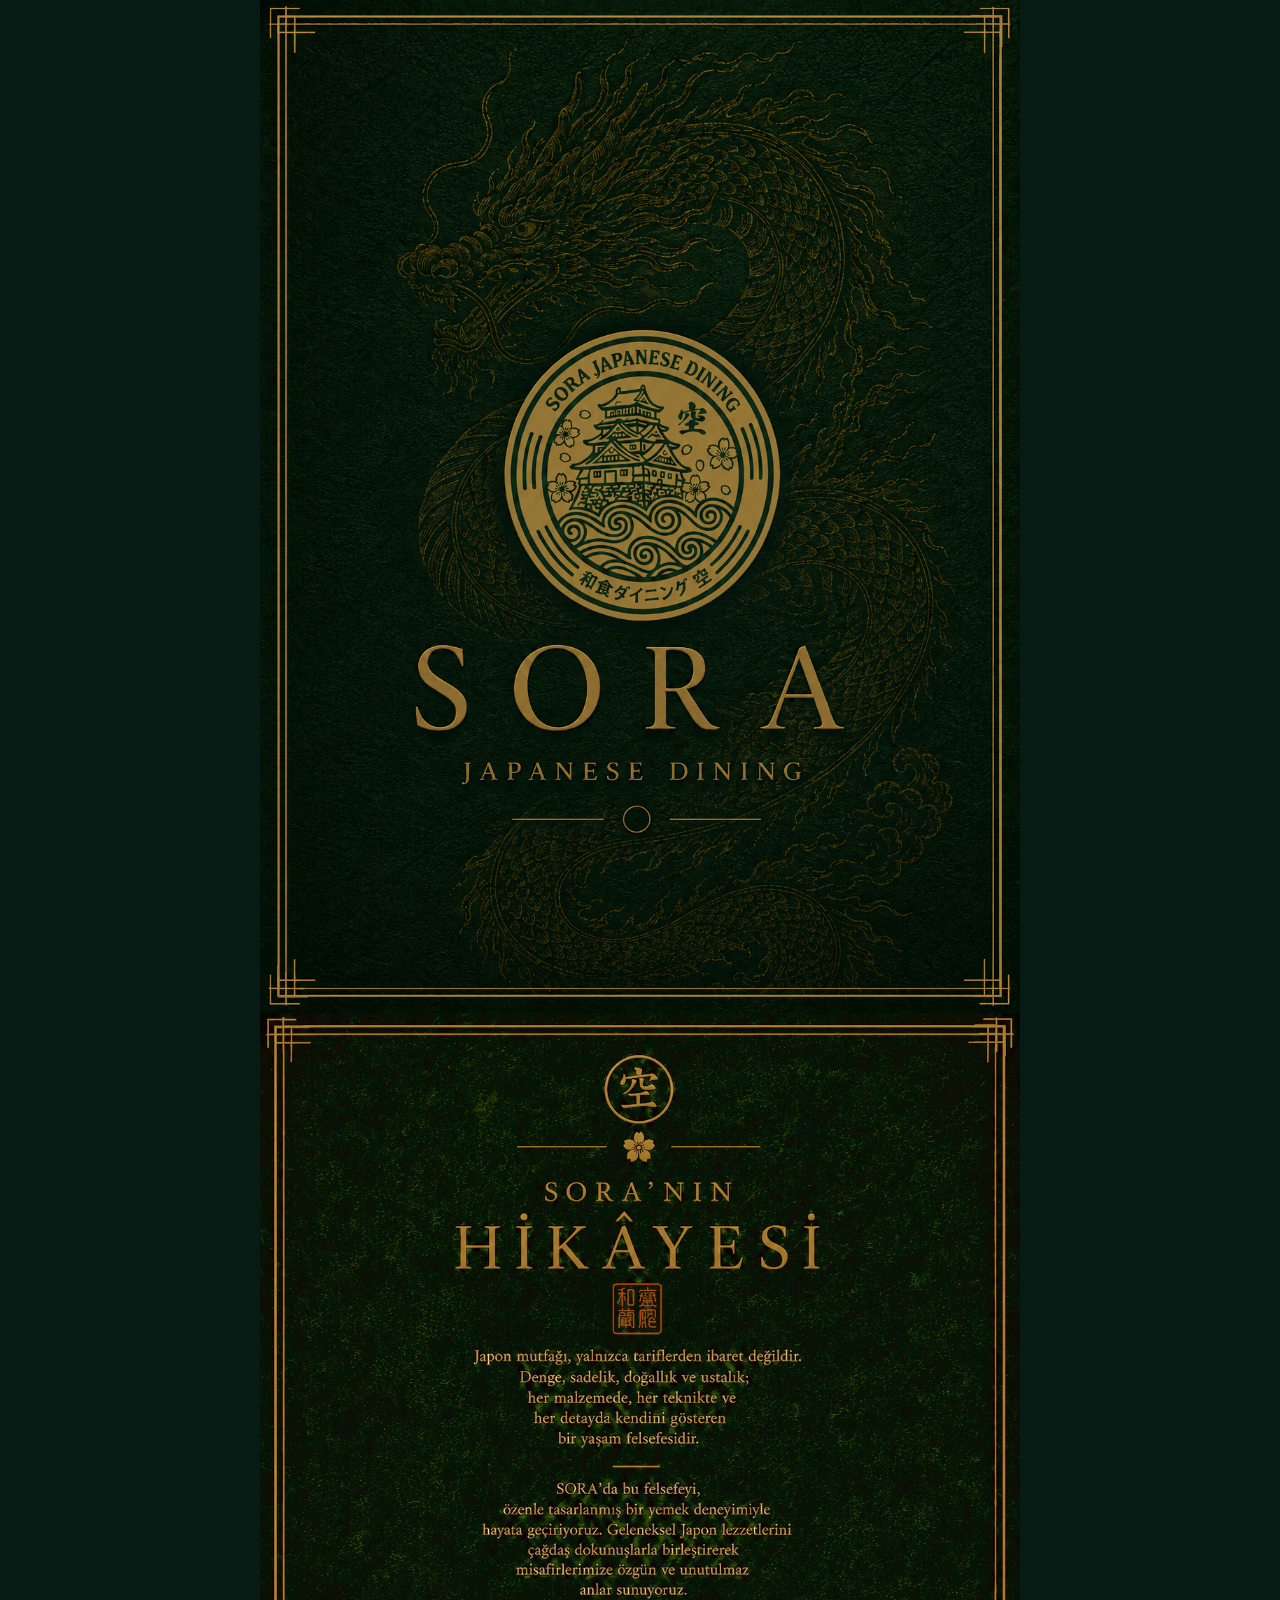
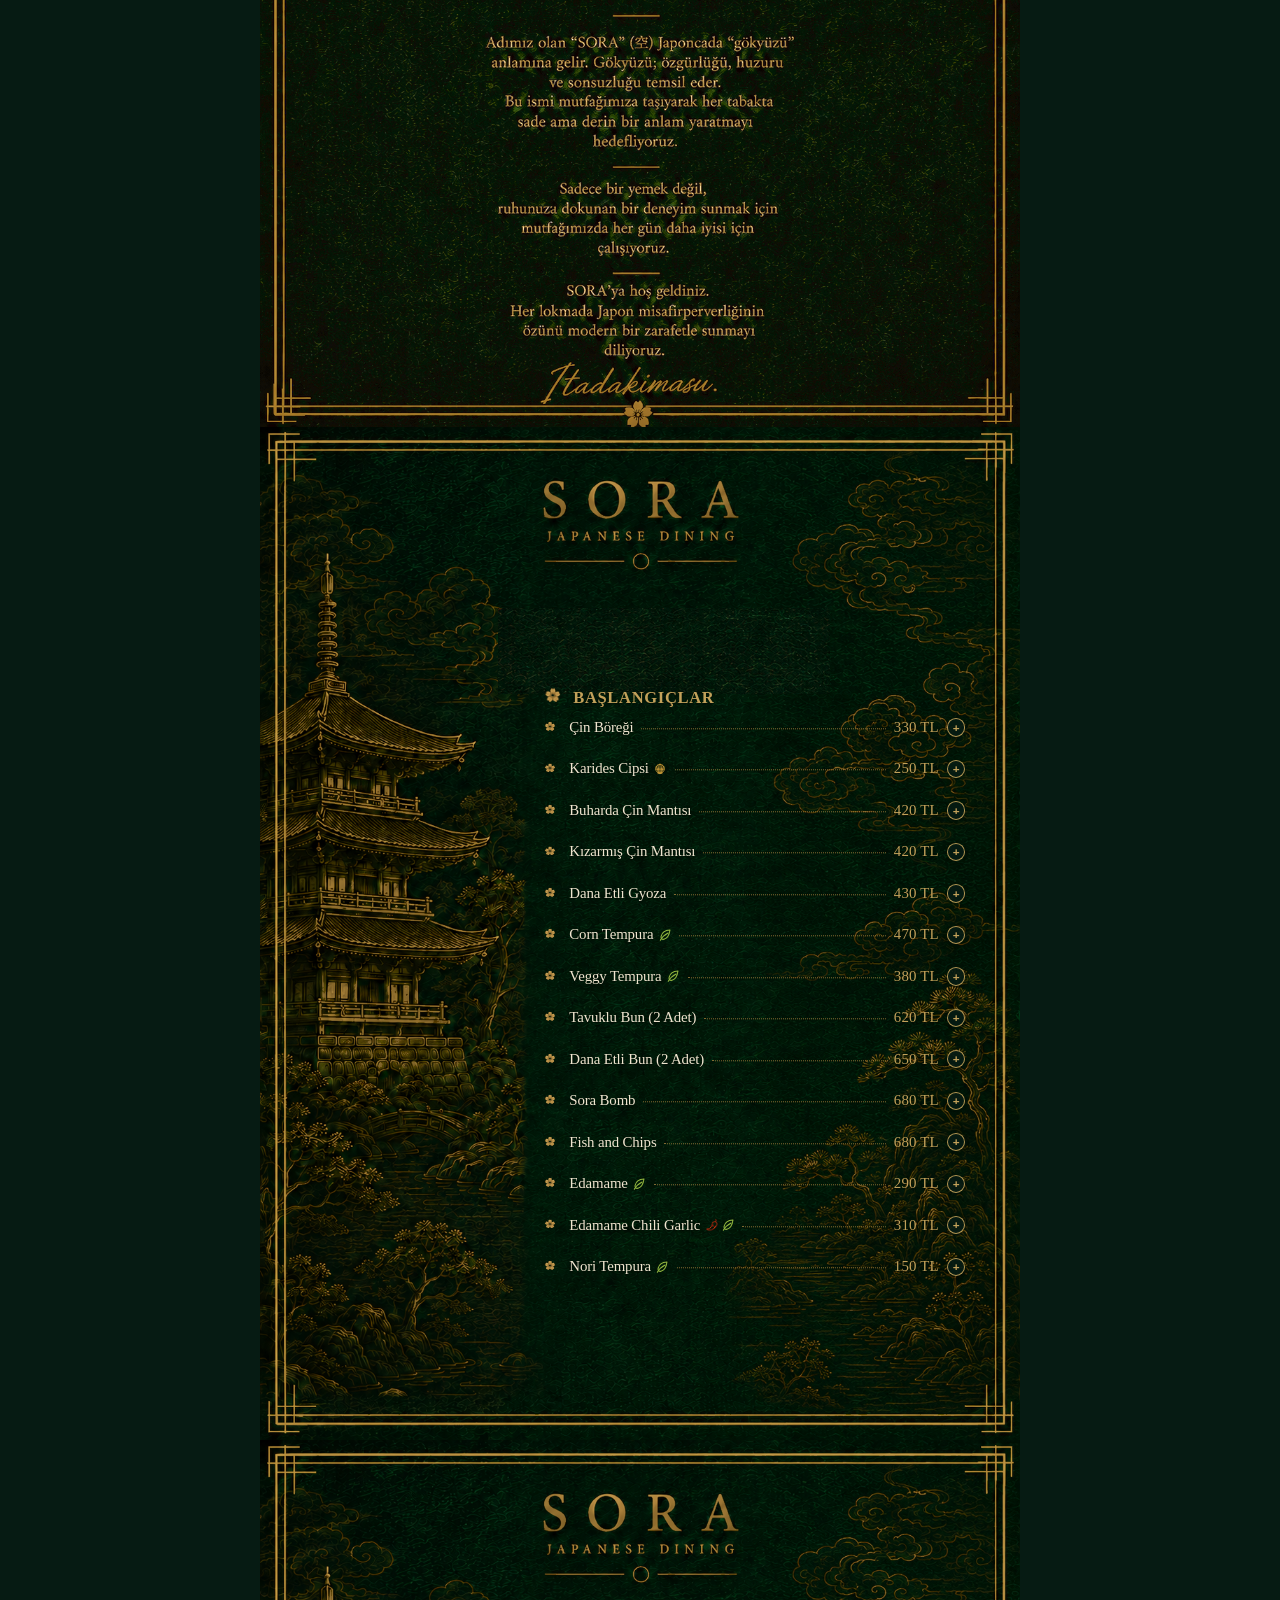
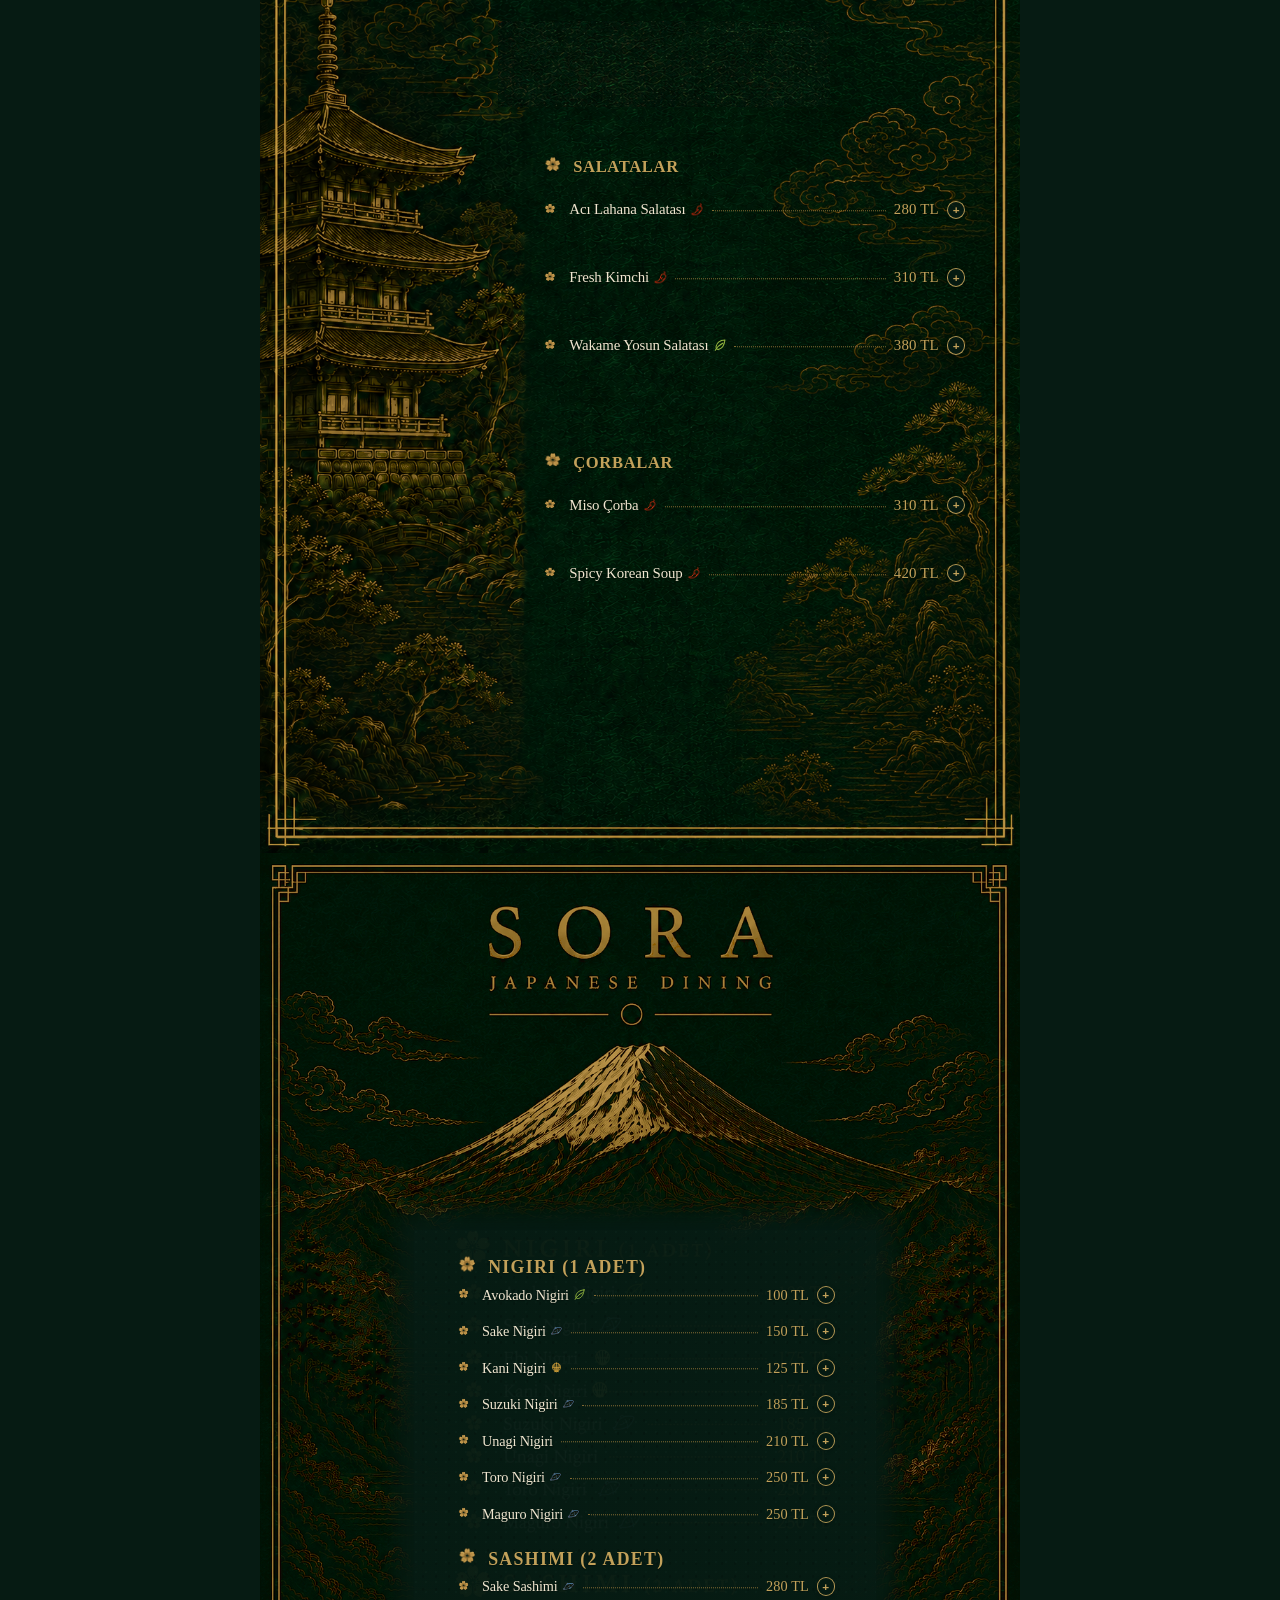
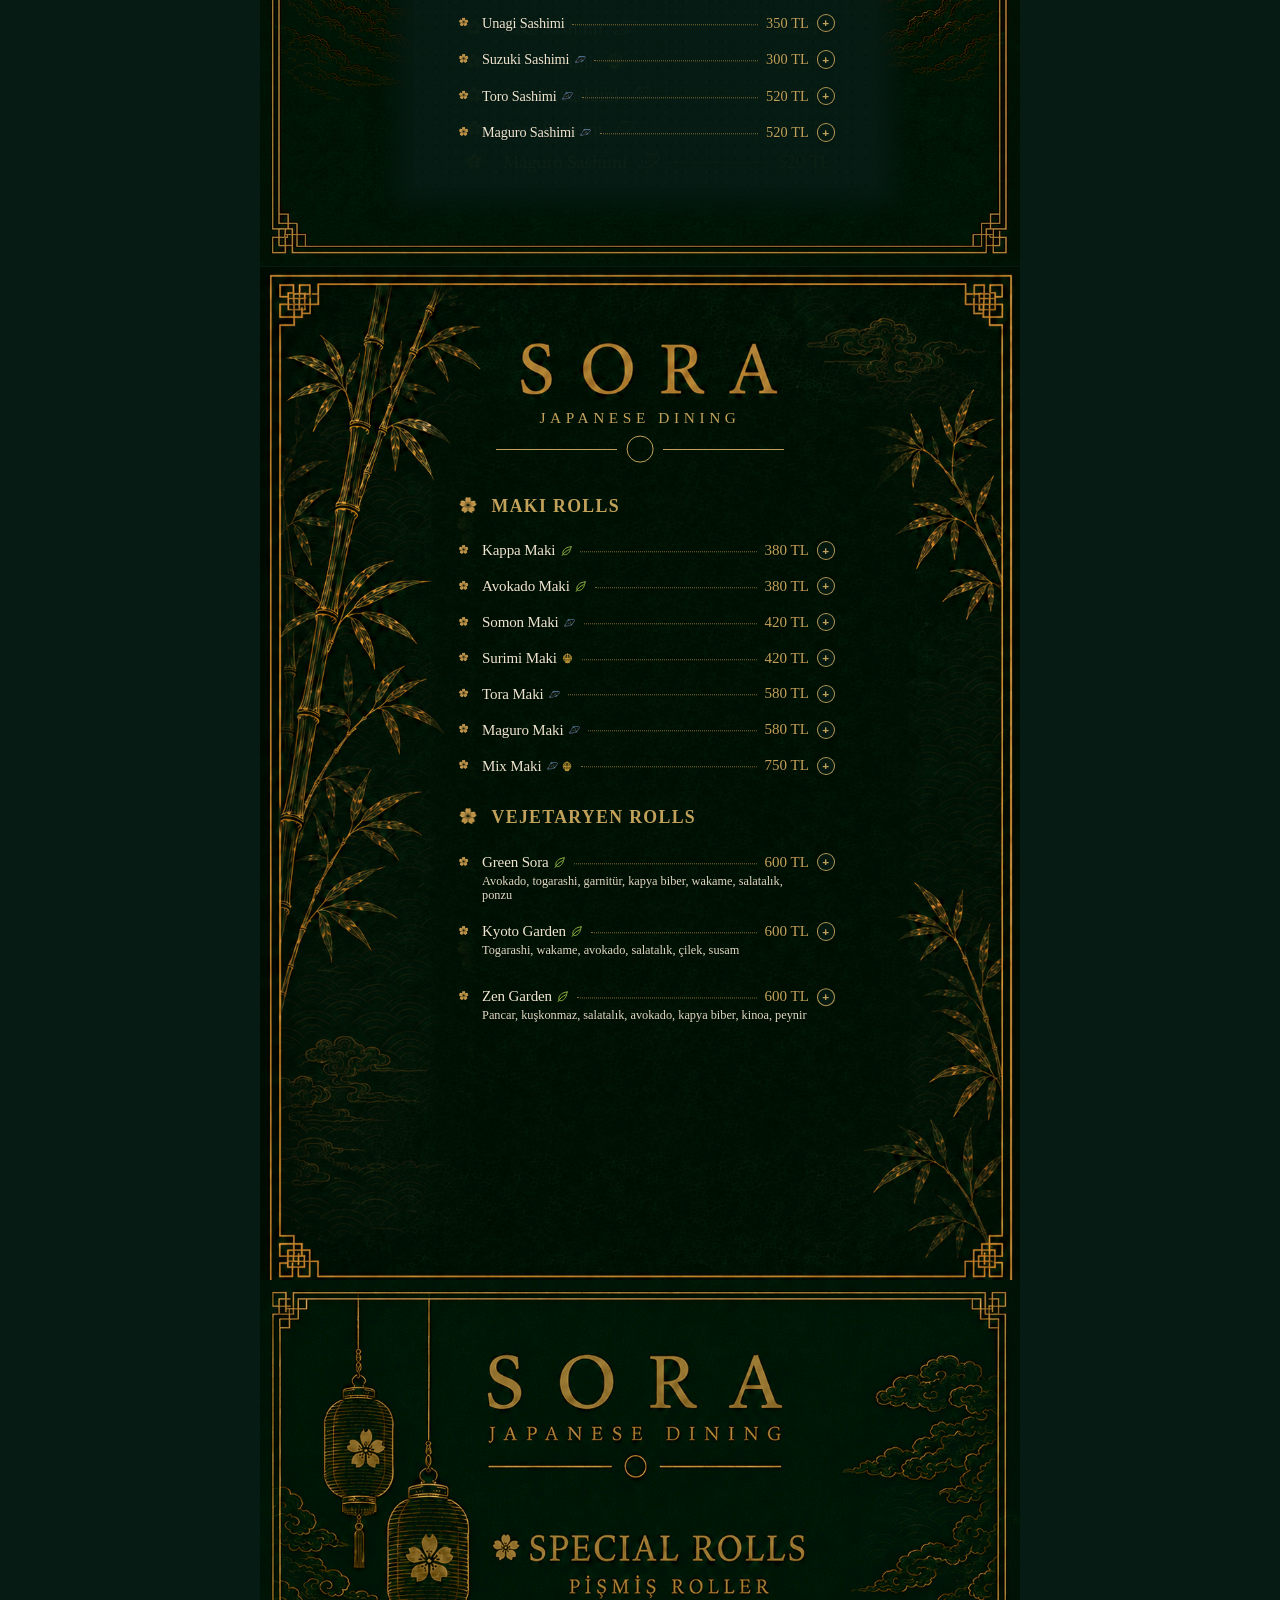
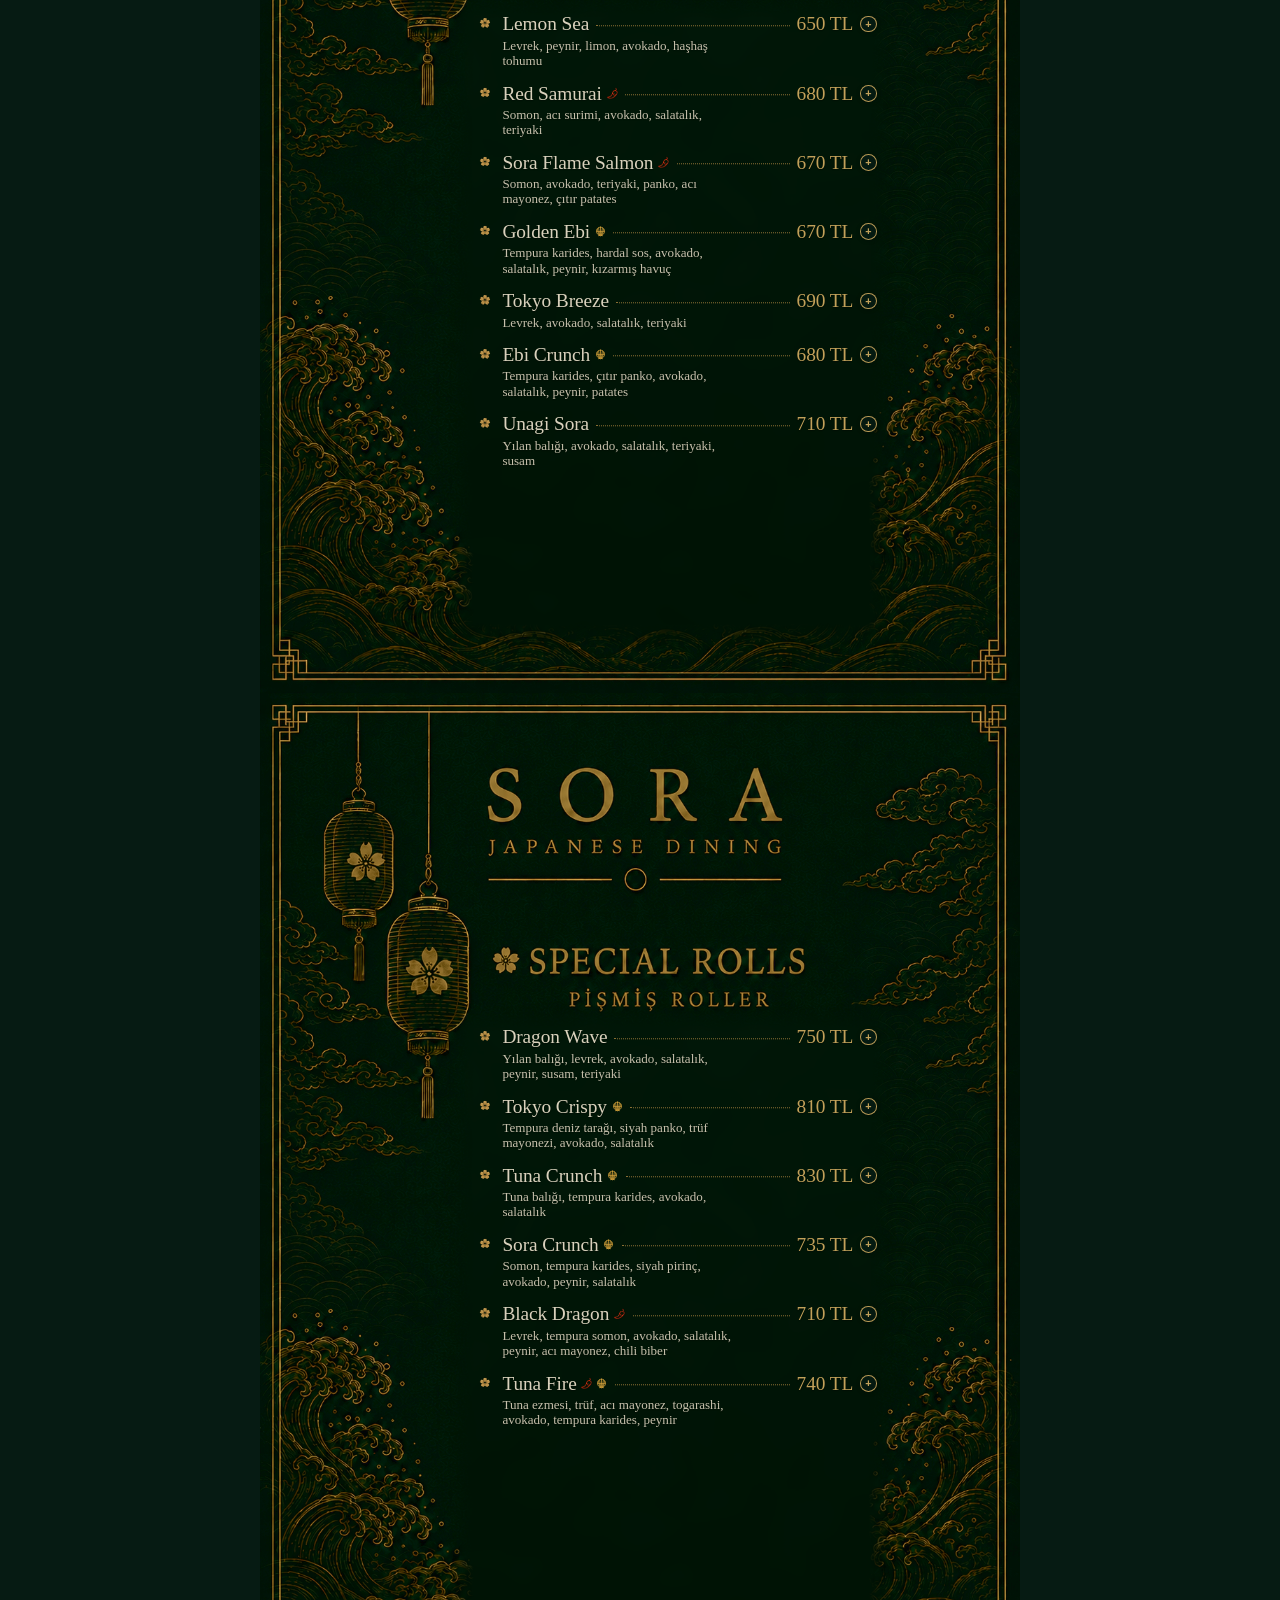
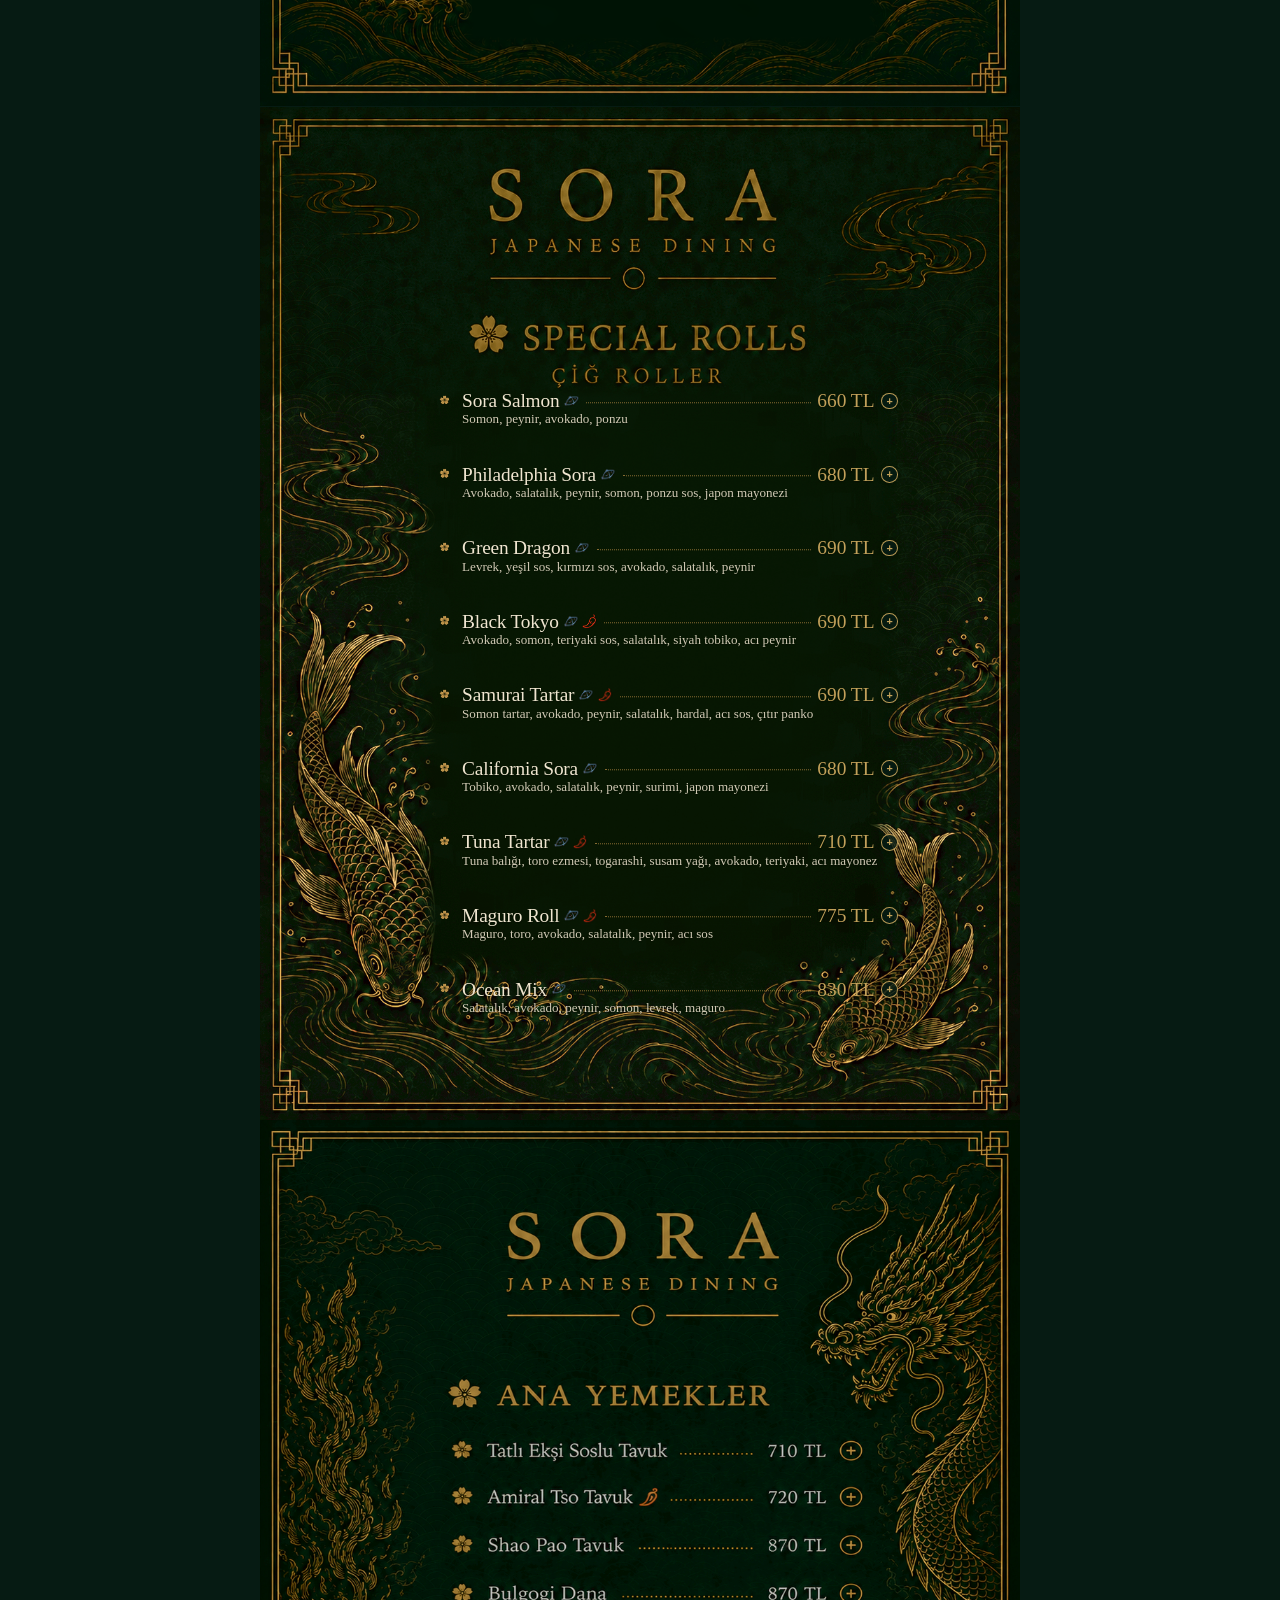
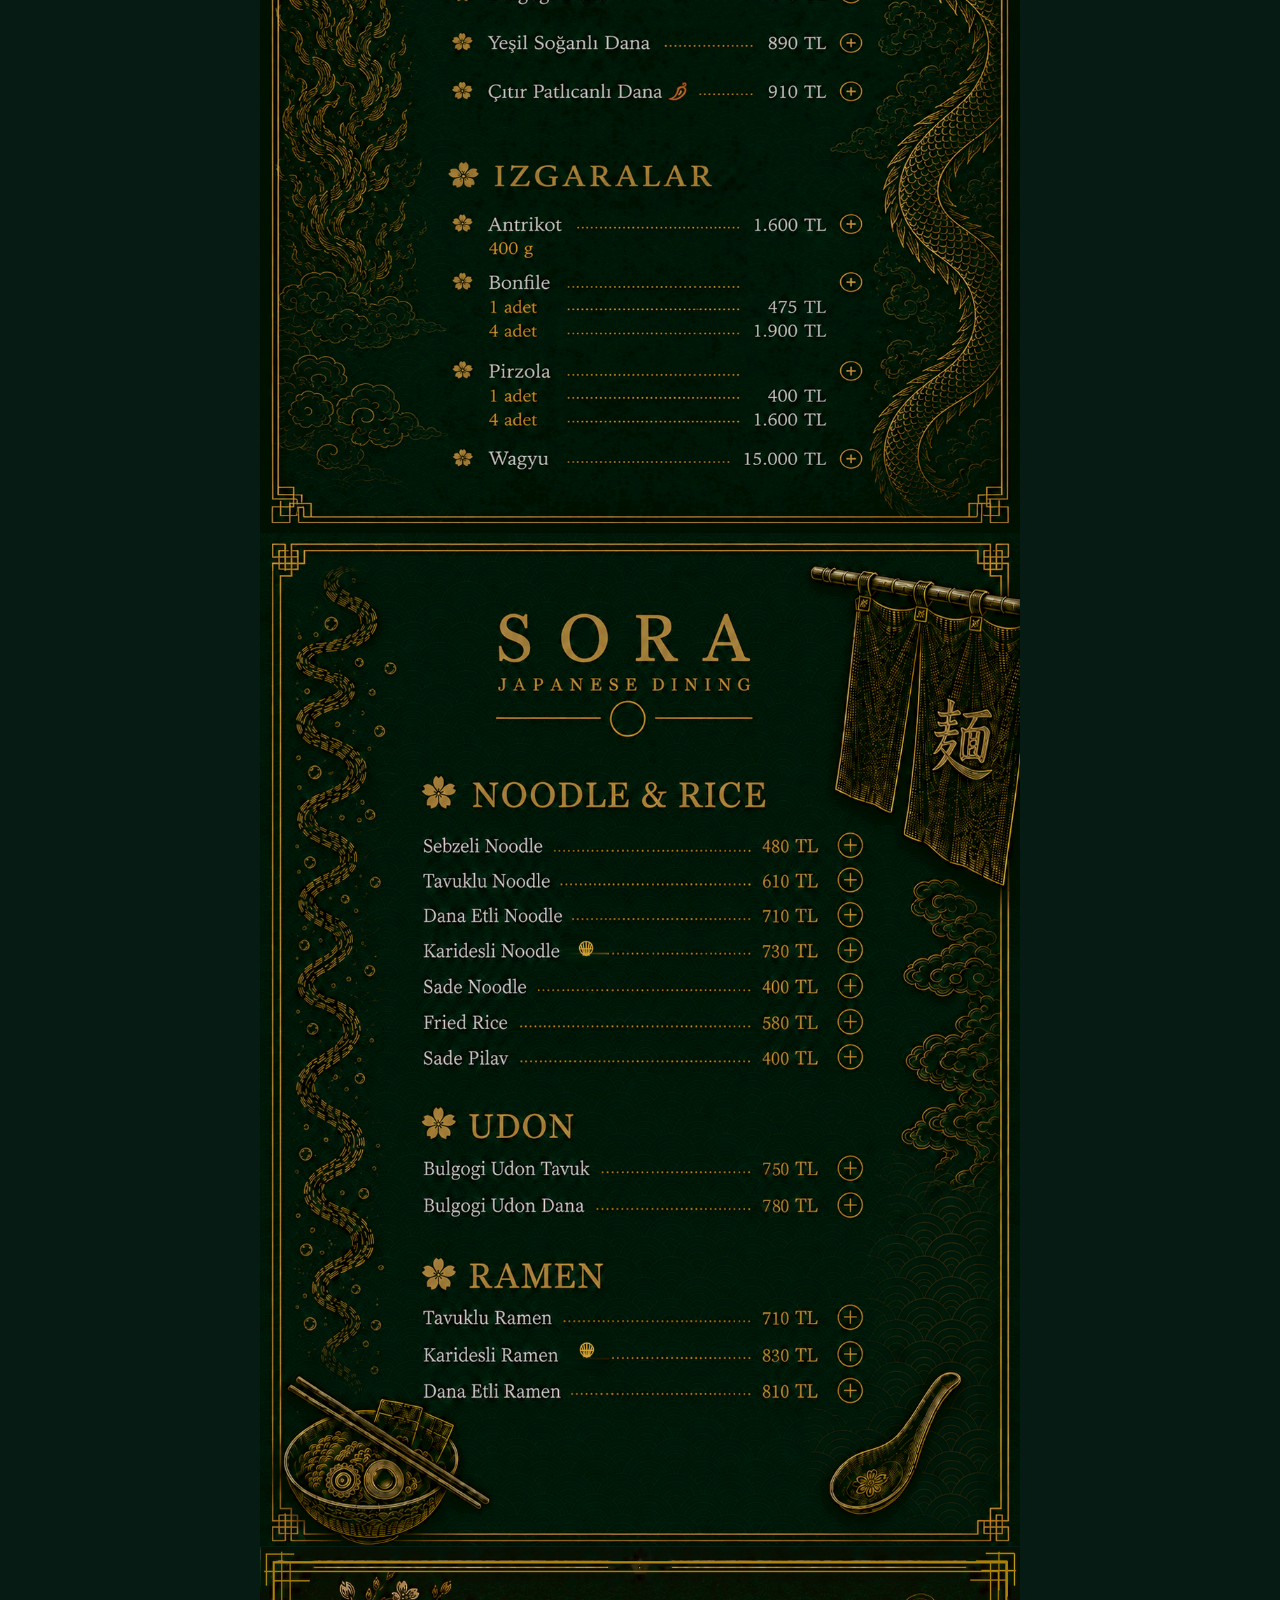
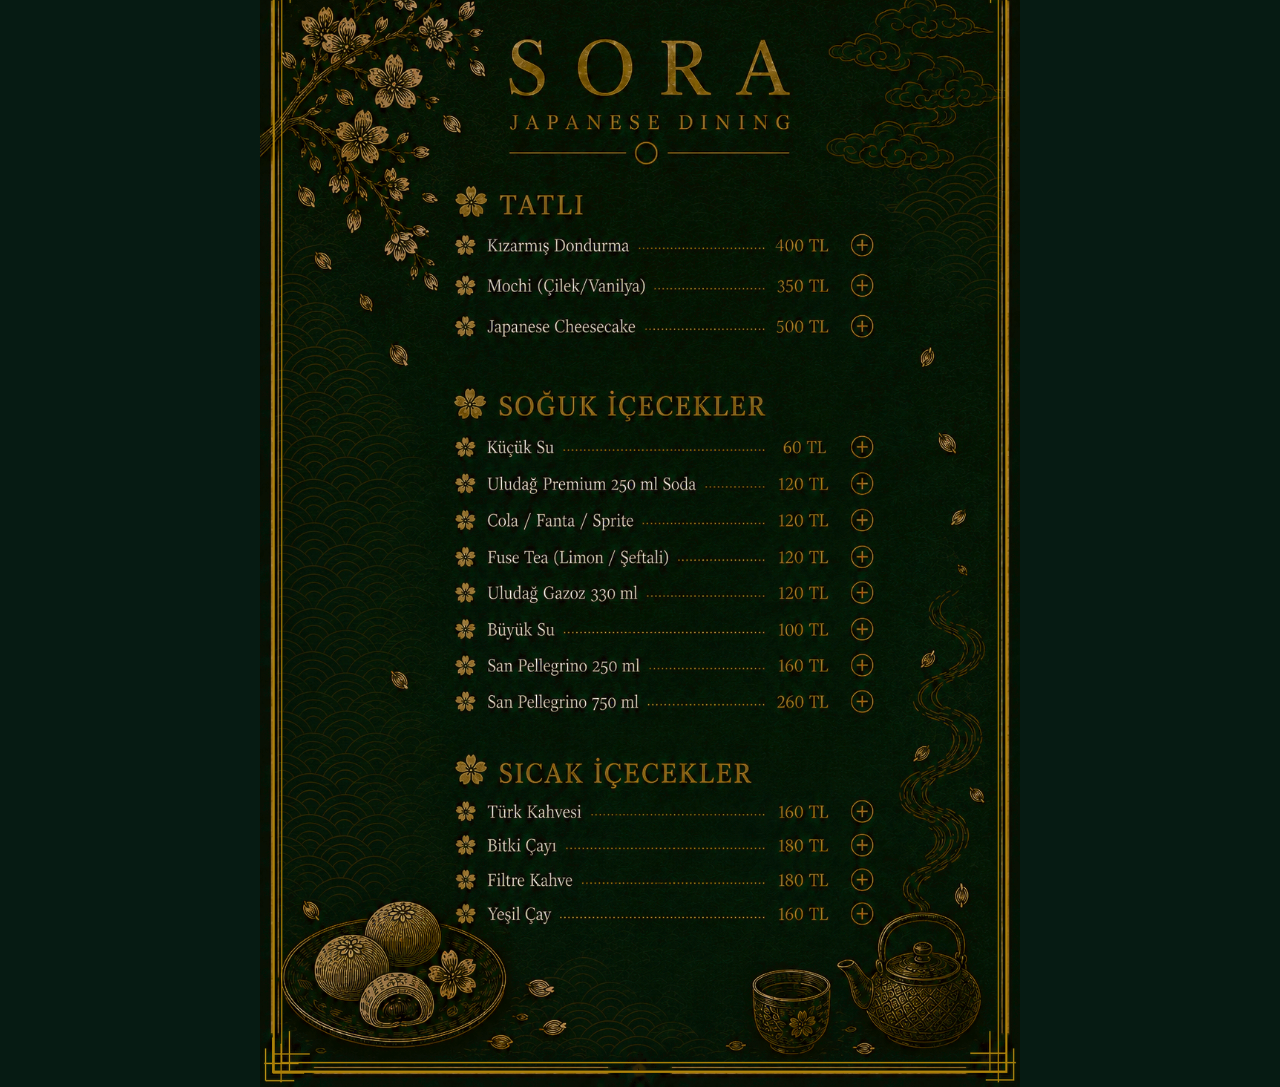
==== index.html @ c40086ba "Update SORA menu" ====
<!doctype html>
<html lang="tr">
<head>
  <meta charset="utf-8">
  <meta name="viewport" content="width=device-width, initial-scale=1, viewport-fit=cover">
  <meta name="theme-color" content="#0B2C20">
  <title>SORA Japanese Dining</title>
  <link rel="stylesheet" href="style.css?v=page3-split-1">
</head>
<body>
  <main class="menu-stack">
    <section class="page image-page">
      <img class="page-art" src="assets/page1-frame-renewed.png" alt="SORA Japanese Dining kapak">
    </section>

    <section class="page image-page">
      <img class="page-art" src="assets/page2-frame-renewed.png" alt="SORA'nın Hikâyesi">
    </section>

    <section class="page menu-page page3-start-page" aria-label="Başlangıçlar">
      <img class="menu-background" src="assets/page3-frame-renewed.png" alt="" aria-hidden="true">
      <div class="page3-heading-cover" aria-hidden="true"></div>
      <div id="page3a-menu" class="menu-items page3-start-menu"></div>
    </section>

    <section class="page menu-page page3-salad-soup-page" aria-label="Salatalar ve Çorbalar">
      <img class="menu-background" src="assets/page3-frame-renewed.png" alt="" aria-hidden="true">
      <div class="page3-heading-cover" aria-hidden="true"></div>
      <div id="page3b-menu" class="menu-items page3-salad-soup-menu"></div>
    </section>

    <section class="page image-page menu-page page4-menu-page" aria-label="Nigiri ve Sashimi">
      <img class="page-art" src="assets/page4-approved-final.png" alt="SORA Nigiri ve Sashimi menüsü">
      <div class="page4-content-cover" aria-hidden="true"></div>
      <div id="page4-menu" class="menu-items page4-menu-items"></div>
    </section>

    <section class="page image-page page5-coded-page" aria-label="Maki Rolls ve Vejetaryen Rolls">
      <img class="page-art" src="assets/page5-clean-final.png" alt="SORA Maki Rolls ve Vejetaryen Rolls menüsü">
      <div class="page5-brand-overlay" aria-hidden="true">
        <span class="page5-brand-sub">JAPANESE DINING</span>
        <div class="page5-brand-rule"></div>
      </div>
      <div id="page5-coded-menu" class="page5-coded-menu"></div>
    </section>

    <section class="page image-page page6-coded-page" aria-label="Special Rolls Pişmiş Roller 1">
      <img class="page-art" src="assets/page6-special-rolls-clean-coded.png?v=design-preserved-2" alt="SORA Special Rolls Pişmiş Roller menüsü 1">
      <div id="page6-coded-menu-1" class="page7-coded-menu page6-coded-menu"></div>
    </section>

    <section class="page image-page page6-coded-page" aria-label="Special Rolls Pişmiş Roller 2">
      <img class="page-art" src="assets/page6-special-rolls-clean-coded.png?v=design-preserved-2" alt="SORA Special Rolls Pişmiş Roller menüsü 2">
      <div id="page6-coded-menu-2" class="page7-coded-menu page6-coded-menu"></div>
    </section>

    <section class="page image-page page7-coded-page" aria-label="Special Rolls Çiğ Roller">
      <img class="page-art" src="assets/page7-special-rolls-clean-integrated.png" alt="SORA Special Rolls Çiğ Roller menüsü">
      <div id="page7-coded-menu" class="page7-coded-menu"></div>
    </section>

    <section class="page image-page page8-approved-page" aria-label="Ana Yemekler ve Izgaralar">
      <img class="page-art" src="assets/page8-main-grill-approved.png?v=3" alt="SORA Ana Yemekler ve Izgaralar menüsü">
      <div id="page8-nutrition-hotspots" class="page8-nutrition-hotspots" aria-label="Ana Yemekler ve Izgaralar besin ve alerjen bilgileri"></div>
    </section>

    <section class="page image-page page9-approved-page" aria-label="Noodle, Udon ve Ramen">
      <img class="page-art" src="assets/page9-noodle-rice-ramen-approved-colormatched.png?v=2" alt="SORA Noodle, Udon ve Ramen menüsü">
      <div id="page9-nutrition-hotspots" class="page9-nutrition-hotspots" aria-label="Noodle, Udon ve Ramen besin ve alerjen bilgileri"></div>
    </section>

    <section class="page image-page page10-approved-page" aria-label="Tatlılar, Soğuk İçecekler ve Sıcak İçecekler">
      <img class="page-art" src="assets/page9-desserts-drinks-approved.png?v=2" alt="SORA Tatlılar, Soğuk İçecekler ve Sıcak İçecekler menüsü">
      <div id="page10-nutrition-hotspots" class="page10-nutrition-hotspots" aria-label="Tatlılar ve içecekler besin ve alerjen bilgileri"></div>
    </section>
  </main>

  <script src="menu-data.js?v=page3-split-1"></script>
  <script src="app.js?v=page3-split-1"></script>
</body>
</html>
---- style.css ----
:root{
  --sora-green:#0B2C20;
  --sora-dark:#061B13;
  --sora-gold:#A9833F;
  --sora-gold-light:#C2A15A;
  --sora-white:#EFE5CF;
  --max-menu-width:760px;
}

*{box-sizing:border-box}
html,body{margin:0;padding:0;background:var(--sora-dark)}
body{overflow-x:hidden}
.menu-stack{width:100%}

.page{
  position:relative;
  width:min(100%, var(--max-menu-width));
  aspect-ratio:1086 / 1448;
  margin:0 auto;
  overflow:hidden;
  background:var(--sora-green);
}

.image-page{line-height:0}
.page-art,
.menu-background{
  position:absolute;
  inset:0;
  display:block;
  width:100%;
  height:100%;
  object-fit:cover;
}

.master-frame{
  position:absolute;
  inset:0;
  z-index:50;
  display:block;
  width:100%;
  height:100%;
  pointer-events:none;
  user-select:none;
}

.menu-page{container-type:inline-size}
.menu-background{pointer-events:none;user-select:none}

/* Eski gömülü kategori başlığını örter; içerik koddan gelir. */
.page3-heading-cover{
  position:absolute;
  left:31.3%;
  width:43.7%;
  top:17.9%;
  height:8.5%;
  background-image:url('assets/page3-heading-cover.png');
  background-size:100% 100%;
  background-repeat:no-repeat;
  pointer-events:none;
  user-select:none;
}

/* Pagoda büyütüldüğü için liste biraz sağa taşındı; sağ boşluk artık menüyle dengeleniyor. */
.menu-items{
  position:absolute;
  z-index:10;
  left:37.4%;
  right:10.7%;
  top:22.35%;
  height:61.7%;
  display:grid;
  grid-template-rows:repeat(19, 1fr);
  font-family:"Iowan Old Style","Palatino Linotype","Book Antiqua",Palatino,Georgia,serif;
}

.menu-heading{
  min-width:0;
  display:flex;
  align-items:end;
  gap:.46em;
  line-height:1;
}

.heading-flower{
  display:block;
  width:1.35em;
  height:1.35em;
  object-fit:contain;
  flex:0 0 auto;
  transform:translateY(.05em);
}

.section-heading{
  color:var(--sora-gold-light);
  font-size:clamp(10px, 2.06cqw, 15.7px);
  font-weight:700;
  letter-spacing:.04em;
  text-transform:uppercase;
  text-shadow:0 1px 1px rgba(0,0,0,.35);
}

.menu-item{
  min-width:0;
  display:grid;
  grid-template-columns:1.10em max-content minmax(1.2em,1fr) max-content;
  align-items:center;
  column-gap:.47em;
  white-space:nowrap;
  line-height:1;
}

.menu-flower{
  display:block;
  width:.92em;
  height:.92em;
  object-fit:contain;
}

.item-content{display:inline-flex;align-items:center;gap:.28em;min-width:0}
.item-icons{display:inline-flex;align-items:center;gap:.12em;flex:0 0 auto}
.item-icon{display:block;width:.80em;height:.80em;object-fit:contain}

.item-name{
  color:var(--sora-white);
  font-size:clamp(8px, 1.86cqw, 14.1px);
  font-weight:500;
  letter-spacing:-0.01em;
  text-shadow:0 1px 1px rgba(0,0,0,.35);
}

.leader{
  align-self:center;
  min-width:.8em;
  border-bottom:1px dotted rgba(169,131,63,.76);
  transform:translateY(.08em);
}

.item-price{
  color:var(--sora-gold-light);
  font-size:clamp(8px, 1.84cqw, 14px);
  font-weight:500;
  letter-spacing:.01em;
  text-shadow:0 1px 1px rgba(0,0,0,.35);
}

@media (max-width:760px){.page{width:100%}}

/* ==========================================================
   4. SAYFA - NIGIRI / SASHIMI DÜZENLENEBİLİR MENÜ
   İçerik menu-data.js içindeki menuPages.page4 alanından gelir.
   ========================================================== */
.page4-menu-page{container-type:inline-size}

/* Görselde daha önce gömülü olan menü yazılarını kapatır.
   SORA başlığı, Fuji, çerçeve ve sayfanın geri kalan tasarımı korunur. */
.page4-content-cover{
  position:absolute;
  z-index:5;
  left:20.2%;
  right:19.0%;
  top:37.2%;
  height:55.0%;
  background:
    radial-gradient(circle at 20% 20%, rgba(18,55,40,.18) 0 1px, transparent 1.4px) 0 0/10px 10px,
    radial-gradient(circle at 70% 65%, rgba(0,0,0,.16) 0 1px, transparent 1.5px) 0 0/13px 13px,
    linear-gradient(rgba(6,27,19,.965), rgba(6,27,19,.965));
  box-shadow:0 0 22px 18px rgba(6,27,19,.96);
  pointer-events:none;
}

.page4-menu-items{
  left:26.0%;
  right:23.5%;
  top:38.2%;
  height:50.4%;
  grid-template-rows:repeat(14, 1fr);
  z-index:10;
}

.page4-menu-items .section-heading{
  font-size:clamp(11px, 2.34cqw, 17.8px);
  letter-spacing:.075em;
}

.page4-menu-items .heading-flower{
  width:1.45em;
  height:1.45em;
}

.page4-menu-items .item-name,
.page4-menu-items .item-price{
  font-size:clamp(8px, 1.88cqw, 14.3px);
}

.page4-menu-items .menu-item{
  grid-template-columns:1.05em max-content minmax(1.4em,1fr) max-content 1.55em;
  column-gap:.48em;
}

.page4-menu-items .nutrition-toggle{
  width:1.55em;height:1.55em;padding:0;border:1px solid rgba(194,161,90,.92);
  border-radius:50%;display:grid;place-items:center;background:rgba(6,27,19,.90);
  color:var(--sora-gold-light);font:700 clamp(8px,1.55cqw,12px)/1 Arial,sans-serif;
  cursor:pointer;box-shadow:0 1px 4px rgba(0,0,0,.28);
}
.page4-menu-items .nutrition-toggle.is-active{background:rgba(11,44,32,.98)}
.page4-menu-page .nutrition-panel{left:26%;right:20%;}

/* ==========================================================
   3. SAYFA - AÇILIR BESİN DEĞERİ / ALERJEN KATMANI
   Ana menü yerleşimi değiştirilmez; + düğmesi sağ boşlukta durur.
   ========================================================== */
.page3-start-menu .menu-item,
.page3-salad-soup-menu .menu-item{position:relative}

.page3-start-menu .nutrition-toggle,
.page3-salad-soup-menu .nutrition-toggle{
  position:absolute;
  left:calc(100% + .72em);
  top:50%;
  transform:translateY(-50%);
  width:1.55em;
  height:1.55em;
  padding:0;
  border:1px solid rgba(194,161,90,.92);
  border-radius:50%;
  display:grid;
  place-items:center;
  background:rgba(6,27,19,.90);
  color:var(--sora-gold-light);
  font:700 clamp(8px,1.55cqw,12px)/1 Arial,sans-serif;
  cursor:pointer;
  z-index:22;
  box-shadow:0 1px 4px rgba(0,0,0,.28);
}

.page3-start-menu .nutrition-toggle.is-active,
.page3-salad-soup-menu .nutrition-toggle.is-active{
  background:rgba(11,44,32,.98);
}

.nutrition-panel{
  position:absolute;
  z-index:40;
  line-height:1.2;
  left:38.5%;
  right:7.0%;
  display:none;
  padding:1.25% 1.55% 1.15%;
  background:rgba(6,27,19,.975);
  border:1px solid rgba(194,161,90,.88);
  box-shadow:0 7px 20px rgba(0,0,0,.42);
  color:var(--sora-white);
  font-family:"Iowan Old Style","Palatino Linotype","Book Antiqua",Palatino,Georgia,serif;
}
.nutrition-panel.is-open{display:block}
.nutrition-panel:before{
  content:"";
  position:absolute;
  inset:4px;
  border:1px solid rgba(169,131,63,.20);
  pointer-events:none;
}
.nutrition-head{
  position:relative;
  z-index:1;
  display:flex;
  justify-content:space-between;
  align-items:baseline;
  gap:1em;
  padding-right:1.25em;
}
.nutrition-name{
  color:var(--sora-white);
  font-size:clamp(9px,1.90cqw,14.5px);
  font-weight:600;
}
.nutrition-kcal{
  color:var(--sora-gold-light);
  font-size:clamp(9px,1.84cqw,14px);
  white-space:nowrap;
}
.nutrition-macros{
  line-height:1.25;
  position:relative;
  z-index:1;
  display:flex;
  flex-wrap:wrap;
  gap:.35em 1.05em;
  margin-top:.55em;
  color:rgba(239,229,207,.93);
  font-size:clamp(7px,1.42cqw,10.8px);
}
.nutrition-allergens{
  position:relative;
  z-index:1;
  margin-top:.55em;
  padding-top:.48em;
  border-top:1px solid rgba(169,131,63,.28);
  color:rgba(239,229,207,.92);
  font-size:clamp(7px,1.42cqw,10.8px);
  line-height:1.25;
}
.nutrition-allergens strong{color:var(--sora-gold-light)}
.nutrition-close{
  position:absolute;
  z-index:2;
  right:.35em;
  top:.18em;
  padding:0;
  border:0;
  background:transparent;
  color:var(--sora-gold-light);
  font:400 clamp(12px,2.1cqw,16px)/1 Arial,sans-serif;
  cursor:pointer;
}

/* ==========================================================
   4. SAYFA - AÇILIR BESİN DEĞERİ / ALERJEN KATMANI
   Onaylı Fuji görseli değişmez; yalnızca + düğmeleri ve kart eklenir.
   ========================================================== */
.page4-nutrition-page{container-type:inline-size}
.page4-nutrition-hotspots{position:absolute;inset:0;z-index:20;pointer-events:none}
.page4-nutrition-button{
  position:absolute;
  left:77.2%;
  transform:translate(-50%, calc(-50% + 3px));
  width:1.55em;
  height:1.55em;
  padding:0;
  border:1px solid rgba(194,161,90,.92);
  border-radius:50%;
  display:grid;
  place-items:center;
  background:rgba(6,27,19,.90);
  color:var(--sora-gold-light);
  font:700 clamp(8px,1.55cqw,12px)/1 Arial,sans-serif;
  cursor:pointer;
  pointer-events:auto;
  z-index:22;
  box-shadow:0 1px 4px rgba(0,0,0,.28);
}
.page4-nutrition-button.is-active{
  background:rgba(11,44,32,.98);
}
.page4-nutrition-panel{
  position:absolute;
  z-index:45;
  left:31.2%;right:17.0%;
  display:none;
  padding:1.3% 1.55% 1.2%;
  background:rgba(6,27,19,.978);
  border:1px solid rgba(194,161,90,.90);
  box-shadow:0 7px 20px rgba(0,0,0,.44);
  color:var(--sora-white);
  font-family:"Iowan Old Style","Palatino Linotype","Book Antiqua",Palatino,Georgia,serif;
  line-height:1.2;
}
.page4-nutrition-panel.is-open{display:block}
.page4-nutrition-panel:before{
  content:"";position:absolute;inset:4px;
  border:1px solid rgba(169,131,63,.20);pointer-events:none;
}
.page4-nutrition-head{position:relative;z-index:1;display:flex;justify-content:space-between;align-items:baseline;gap:1em;padding-right:1.25em}
.page4-nutrition-name{color:var(--sora-white);font-size:clamp(9px,1.90cqw,14.5px);font-weight:600}
.page4-nutrition-kcal{color:var(--sora-gold-light);font-size:clamp(9px,1.84cqw,14px);white-space:nowrap}
.page4-nutrition-macros{position:relative;z-index:1;display:flex;flex-wrap:wrap;gap:.35em 1.05em;margin-top:.55em;color:rgba(239,229,207,.93);font-size:clamp(7px,1.42cqw,10.8px)}
.page4-nutrition-allergens{position:relative;z-index:1;margin-top:.55em;padding-top:.48em;border-top:1px solid rgba(169,131,63,.28);color:rgba(239,229,207,.92);font-size:clamp(7px,1.42cqw,10.8px)}
.page4-nutrition-allergens strong{color:var(--sora-gold-light)}
.page4-nutrition-close{position:absolute;z-index:2;right:.35em;top:.18em;padding:0;border:0;background:transparent;color:var(--sora-gold-light);font:400 clamp(12px,2.1cqw,16px)/1 Arial,sans-serif;cursor:pointer}




/* ==========================================================
   5. SAYFA — PAGE 4 İLE AYNI KOLON MANTIĞI
   ========================================================== */
.page5-coded-page{container-type:inline-size;position:relative}

.page5-brand-overlay{
  position:absolute;z-index:12;inset:0;
  color:var(--sora-gold-light);
  font-family:"Iowan Old Style","Palatino Linotype","Book Antiqua",Palatino,Georgia,serif;
  pointer-events:none;
}
.page5-brand-sub{
  position:absolute;left:31%;right:31%;top:14.15%;
  display:block;text-align:center;
  font-size:clamp(10px,2.02cqw,15.4px);line-height:1;
  letter-spacing:.30em;white-space:nowrap;
}
.page5-brand-rule{
  position:absolute;left:31%;right:31%;top:17.92%;
  height:1px;margin:0;
  background:linear-gradient(90deg,var(--sora-gold-light) 0 42%,transparent 42% 58%,var(--sora-gold-light) 58% 100%);
}
.page5-brand-rule:after{
  content:"";position:absolute;left:50%;top:50%;
  width:1.55em;height:1.55em;transform:translate(-50%,-50%);
  border:1px solid var(--sora-gold-light);border-radius:50%;background:transparent;
}

.page5-coded-menu{
  position:absolute;z-index:10;left:26%;right:23.5%;top:21.2%;height:61.7%;
  display:grid;
  /* 7 Maki + 3 vejetaryen ürün. Maki alanı kendi içinde sıklaştırılır;
     Vejetaryen Rolls bölümü mevcut konumunda kalır. */
  grid-template-rows:8.10% repeat(7,5.7414%) 11.10% 11.10% 14.59% 14.92%;
  font-family:"Iowan Old Style","Palatino Linotype","Book Antiqua",Palatino,Georgia,serif;
}

.page5-coded-heading{
  min-width:0;display:flex;align-items:center;gap:.46em;line-height:1;
  color:var(--sora-gold-light);font-size:clamp(11px,2.34cqw,17.8px);
  font-weight:700;letter-spacing:.075em;
}
.page5-coded-heading img{display:block;width:1.45em;height:1.45em;object-fit:contain;flex:0 0 auto}

.page5-coded-item{
  min-width:0;display:grid;
  grid-template-columns:1.05em max-content minmax(1.4em,1fr) max-content 1.55em;
  align-items:center;column-gap:.48em;color:var(--sora-white);line-height:1;
}
.page5-coded-item.has-description{grid-template-rows:auto auto;align-items:center;padding-top:0;row-gap:.24em}

.page5-coded-flower{display:block;width:.92em;height:.92em;object-fit:contain;align-self:center}
.page5-coded-item.has-description .page5-coded-flower{grid-row:1;align-self:center;margin-top:0}

.page5-coded-copy{min-width:0;align-self:center;max-width:100%}
.page5-coded-item.has-description .page5-coded-copy{grid-row:1;align-self:center}

.page5-coded-topline{display:inline-flex;align-items:center;gap:.28em;min-width:0}
.page5-coded-name{
  color:var(--sora-white);font-size:clamp(8.8px,1.98cqw,15.1px);
  font-weight:500;letter-spacing:-.01em;white-space:nowrap;text-shadow:0 1px 1px rgba(0,0,0,.35);
}
.page5-coded-icons{display:inline-flex;align-items:center;gap:.12em;flex:0 0 auto}
.page5-coded-icon{display:block;width:.80em;height:.80em;object-fit:contain}

.page5-coded-leader{
  align-self:center;min-width:.8em;border-bottom:1px dotted rgba(169,131,63,.76);
  transform:translateY(.08em);
}
.page5-coded-item.has-description .page5-coded-leader{grid-row:1;align-self:center;margin-top:0}

.page5-coded-price{
  color:var(--sora-gold-light);font-size:clamp(8.8px,1.98cqw,15.1px);
  font-weight:500;white-space:nowrap;text-shadow:0 1px 1px rgba(0,0,0,.35);align-self:center;
}
.page5-coded-item.has-description .page5-coded-price{grid-row:1;align-self:center;margin-top:0}

.page5-coded-toggle{
  width:1.55em;height:1.55em;padding:0;border:1px solid rgba(194,161,90,.92);
  border-radius:50%;display:grid;place-items:center;background:rgba(6,27,19,.90);
  color:var(--sora-gold-light);font:700 clamp(8px,1.55cqw,12px)/1 Arial,sans-serif;
  cursor:pointer;box-shadow:0 1px 4px rgba(0,0,0,.28);align-self:center;
}
.page5-coded-item.has-description .page5-coded-toggle{grid-row:1;align-self:center;margin-top:0}
.page5-coded-toggle.is-active{background:rgba(11,44,32,.98)}

.page5-coded-desc{
  grid-column:2 / 5;grid-row:2;display:block;margin:0;min-width:0;
  color:rgba(239,229,207,.92);font-size:clamp(7.8px,1.48cqw,11.3px);
  font-style:normal;line-height:1.30;white-space:normal;max-width:100%;
  text-shadow:0 1px 1px rgba(0,0,0,.35);
}

.page5-coded-panel{
  position:absolute;z-index:45;left:27%;right:22%;display:none;
  line-height:1.2;
  padding:1.25% 1.55% 1.15%;background:rgba(6,27,19,.982);
  border:1px solid rgba(194,161,90,.90);box-shadow:0 7px 20px rgba(0,0,0,.44);
  color:var(--sora-white);
  font-family:"Iowan Old Style","Palatino Linotype","Book Antiqua",Palatino,Georgia,serif;
}
.page5-coded-panel.is-open{display:block}
.page5-coded-panel:before{content:"";position:absolute;inset:4px;border:1px solid rgba(169,131,63,.20);pointer-events:none}
.page5-coded-panel-head{position:relative;z-index:1;display:flex;justify-content:space-between;align-items:baseline;gap:1em;padding-right:1.25em}
.page5-coded-panel-name{color:var(--sora-white);font-size:clamp(9px,1.90cqw,14.5px);font-weight:600}
.page5-coded-panel-kcal{color:var(--sora-gold-light);font-size:clamp(9px,1.84cqw,14px);white-space:nowrap}
.page5-coded-panel-macros{line-height:1.25;position:relative;z-index:1;display:flex;flex-wrap:wrap;gap:.35em 1.05em;margin-top:.55em;color:rgba(239,229,207,.93);font-size:clamp(7px,1.42cqw,10.8px)}
.page5-coded-panel-allergens{position:relative;z-index:1;margin-top:.55em;padding-top:.48em;border-top:1px solid rgba(169,131,63,.28);color:rgba(239,229,207,.92);font-size:clamp(7px,1.42cqw,10.8px);line-height:1.25}
.page5-coded-panel-allergens strong{color:var(--sora-gold-light)}
.page5-coded-close{position:absolute;z-index:2;right:.35em;top:.18em;padding:0;border:0;background:transparent;color:var(--sora-gold-light);font:400 clamp(12px,2.1cqw,16px)/1 Arial,sans-serif;cursor:pointer}

/* ==========================================================
   5. SAYFA — ONAYLI GÖRSEL KİLİTLİ + BESİN HOTSPOTLARI
   Tasarım görselin içinde sabittir; CSS yalnızca tıklama alanı ve paneli yönetir.
   ========================================================== */
.page5-approved-page{position:relative;container-type:inline-size}
.page5-nutrition-hotspots{position:absolute;z-index:30;inset:0;pointer-events:none}
.page5-nutrition-button{
  position:absolute;
  left:79.208%;
  width:6.2%;
  height:3.05%;
  transform:translate(-50%,-50%);
  padding:0;
  border:0;
  border-radius:50%;
  background:transparent;
  color:transparent;
  cursor:pointer;
  pointer-events:auto;
  outline:none;
  touch-action:manipulation;
  -webkit-tap-highlight-color:transparent;
}
.page5-nutrition-button:focus-visible{
  outline:2px solid rgba(223,191,114,.9);
  outline-offset:2px;
}
.page5-nutrition-panel{
  position:absolute;
  z-index:45;
  left:29.4%;right:18.2%;
  display:none;
  padding:1.25% 1.55% 1.15%;
  background:rgba(6,27,19,.982);
  border:1px solid rgba(194,161,90,.90);
  box-shadow:0 7px 20px rgba(0,0,0,.44);
  color:var(--sora-white);
  font-family:"Iowan Old Style","Palatino Linotype","Book Antiqua",Palatino,Georgia,serif;
  line-height:1.2;
}
.page5-nutrition-panel.is-open{display:block}
.page5-nutrition-panel:before{content:"";position:absolute;inset:4px;border:1px solid rgba(169,131,63,.20);pointer-events:none}
.page5-nutrition-head{position:relative;z-index:1;display:flex;justify-content:space-between;align-items:baseline;gap:1em;padding-right:1.25em}
.page5-nutrition-name{color:var(--sora-white);font-size:clamp(9px,1.90cqw,14.5px);font-weight:600}
.page5-nutrition-kcal{color:var(--sora-gold-light);font-size:clamp(9px,1.84cqw,14px);white-space:nowrap}
.page5-nutrition-macros{position:relative;z-index:1;display:flex;flex-wrap:wrap;gap:.35em 1.05em;margin-top:.55em;color:rgba(239,229,207,.93);font-size:clamp(7px,1.42cqw,10.8px)}
.page5-nutrition-allergens{position:relative;z-index:1;margin-top:.55em;padding-top:.48em;border-top:1px solid rgba(169,131,63,.28);color:rgba(239,229,207,.92);font-size:clamp(7px,1.42cqw,10.8px);line-height:1.25}
.page5-nutrition-allergens strong{color:var(--sora-gold-light)}
.page5-nutrition-close{position:absolute;z-index:2;right:.35em;top:.18em;padding:0;border:0;background:transparent;color:var(--sora-gold-light);font:400 clamp(12px,2.1cqw,16px)/1 Arial,sans-serif;cursor:pointer}


/* ==========================================================
   6. SAYFA — ONAYLI SPECIAL ROLLS GÖRSELİ + BESİN/ALERJEN
   Görsel kilitlidir; yalnızca + düğmeleri ve açılır bilgi kartı üst katmandadır.
   ========================================================== */
.page6-approved-page{position:relative;container-type:inline-size}
.page6-nutrition-hotspots{position:absolute;z-index:30;inset:0;pointer-events:none}
.page6-nutrition-button{
  position:absolute;
  left:81.05%;
  transform:translate(-50%,-50%);
  width:1.55em;
  height:1.55em;
  padding:0;
  border:1px solid rgba(194,161,90,.96);
  border-radius:50%;
  display:grid;
  place-items:center;
  background:rgba(6,27,19,.92);
  color:var(--sora-gold-light);
  font:700 clamp(8px,1.55cqw,12px)/1 Arial,sans-serif;
  cursor:pointer;
  pointer-events:auto;
  z-index:32;
  box-shadow:0 1px 4px rgba(0,0,0,.34);
  touch-action:manipulation;
  -webkit-tap-highlight-color:transparent;
}
.page6-nutrition-button.is-active{background:rgba(11,44,32,.99)}
.page6-nutrition-button:focus-visible{outline:2px solid rgba(223,191,114,.9);outline-offset:2px}

.page6-nutrition-panel{
  position:absolute;
  z-index:45;
  left:29.4%;right:18.2%;
  display:none;
  padding:1.25% 1.55% 1.15%;
  background:rgba(6,27,19,.982);
  border:1px solid rgba(194,161,90,.90);
  box-shadow:0 7px 20px rgba(0,0,0,.44);
  color:var(--sora-white);
  font-family:"Iowan Old Style","Palatino Linotype","Book Antiqua",Palatino,Georgia,serif;
  line-height:1.2;
}
.page6-nutrition-panel.is-open{display:block}
.page6-nutrition-panel:before{content:"";position:absolute;inset:4px;border:1px solid rgba(169,131,63,.20);pointer-events:none}
.page6-nutrition-head{position:relative;z-index:1;display:flex;justify-content:space-between;align-items:baseline;gap:1em;padding-right:1.25em}
.page6-nutrition-name{color:var(--sora-white);font-size:clamp(9px,1.90cqw,14.5px);font-weight:600}
.page6-nutrition-kcal{color:var(--sora-gold-light);font-size:clamp(9px,1.84cqw,14px);white-space:nowrap}
.page6-nutrition-macros{position:relative;z-index:1;display:flex;flex-wrap:wrap;gap:.35em 1.05em;margin-top:.55em;color:rgba(239,229,207,.93);font-size:clamp(7px,1.42cqw,10.8px)}
.page6-nutrition-allergens{position:relative;z-index:1;margin-top:.55em;padding-top:.48em;border-top:1px solid rgba(169,131,63,.28);color:rgba(239,229,207,.92);font-size:clamp(7px,1.42cqw,10.8px);line-height:1.25}
.page6-nutrition-allergens strong{color:var(--sora-gold-light)}
.page6-nutrition-close{position:absolute;z-index:2;right:.35em;top:.18em;padding:0;border:0;background:transparent;color:var(--sora-gold-light);font:400 clamp(12px,2.1cqw,16px)/1 Arial,sans-serif;cursor:pointer}

/* ==========================================================
   7. SAYFA — SPECIAL ROLLS / ÇİĞ ROLLER
   ========================================================== */
.page7-approved-page{position:relative;container-type:inline-size}
.page7-nutrition-hotspots{position:absolute;inset:0;z-index:60;pointer-events:none}
.page7-nutrition-button{
  position:absolute;
  left:82.555%;
  transform:translate(-50%,-50%);
  width:6.0%;
  height:4.0%;
  min-width:36px;
  min-height:36px;
  padding:0;
  border:0;
  border-radius:50%;
  background:transparent;
  color:transparent;
  cursor:pointer;
  pointer-events:auto;
  outline:none;
  touch-action:manipulation;
  -webkit-tap-highlight-color:transparent;
}
.page7-nutrition-button:focus-visible{
  outline:2px solid rgba(223,191,114,.9);
  outline-offset:2px;
}
.page7-nutrition-panel{
  position:absolute;
  z-index:100;
  left:26.5%;
  right:17.5%;
  display:none;
  padding:1.35% 1.65% 1.2%;
  background:rgba(6,27,19,.985);
  border:1px solid rgba(194,161,90,.90);
  box-shadow:0 8px 24px rgba(0,0,0,.55);
  color:var(--sora-white);
  font-family:"Iowan Old Style","Palatino Linotype","Book Antiqua",Palatino,Georgia,serif;
  line-height:1.25;
}
.page7-nutrition-panel.is-open{display:block}
.page7-nutrition-panel:before{content:"";position:absolute;inset:4px;border:1px solid rgba(169,131,63,.20);pointer-events:none}
.page7-nutrition-head{position:relative;z-index:1;display:flex;justify-content:space-between;align-items:baseline;gap:1em;padding-right:1.25em}
.page7-nutrition-name{color:var(--sora-white);font-size:clamp(9px,1.90cqw,14.5px);font-weight:600}
.page7-nutrition-kcal{color:var(--sora-gold-light);font-size:clamp(9px,1.84cqw,14px);white-space:nowrap}
.page7-nutrition-macros{position:relative;z-index:1;display:flex;flex-wrap:wrap;gap:.35em 1.05em;margin-top:.55em;color:rgba(239,229,207,.93);font-size:clamp(7px,1.42cqw,10.8px)}
.page7-nutrition-allergens{position:relative;z-index:1;margin-top:.55em;padding-top:.48em;border-top:1px solid rgba(169,131,63,.28);color:rgba(239,229,207,.92);font-size:clamp(7px,1.42cqw,10.8px);line-height:1.25}
.page7-nutrition-allergens strong{color:var(--sora-gold-light)}
.page7-nutrition-close{position:absolute;z-index:2;right:.35em;top:.18em;padding:0;border:0;background:transparent;color:var(--sora-gold-light);font:400 clamp(12px,2.1cqw,16px)/1 Arial,sans-serif;cursor:pointer}

/* ==========================================================
   8. SAYFA — ANA YEMEKLER & IZGARALAR
   ========================================================== */
.page8-approved-page{position:relative;container-type:inline-size}
.page8-nutrition-hotspots{position:absolute;inset:0;z-index:60;pointer-events:none}
.page8-nutrition-button{
  position:absolute;
  left:77.738%;
  transform:translate(-50%,-50%);
  width:6.0%;
  height:4.0%;
  min-width:36px;
  min-height:36px;
  padding:0;
  border:0;
  border-radius:50%;
  background:transparent;
  color:transparent;
  cursor:pointer;
  pointer-events:auto;
  outline:none;
  touch-action:manipulation;
  -webkit-tap-highlight-color:transparent;
}
.page8-nutrition-button:focus-visible{
  outline:2px solid rgba(223,191,114,.9);
  outline-offset:2px;
}
.page8-nutrition-panel{
  position:absolute;
  z-index:100;
  left:26.5%;
  right:17.5%;
  display:none;
  padding:1.35% 1.65% 1.2%;
  background:rgba(6,27,19,.985);
  border:1px solid rgba(194,161,90,.90);
  box-shadow:0 8px 24px rgba(0,0,0,.55);
  color:var(--sora-white);
  font-family:"Iowan Old Style","Palatino Linotype","Book Antiqua",Palatino,Georgia,serif;
  line-height:1.25;
}
.page8-nutrition-panel.is-open{display:block}
.page8-nutrition-panel:before{content:"";position:absolute;inset:4px;border:1px solid rgba(169,131,63,.20);pointer-events:none}
.page8-nutrition-head{position:relative;z-index:1;display:flex;justify-content:space-between;align-items:baseline;gap:1em;padding-right:1.25em}
.page8-nutrition-name{color:var(--sora-white);font-size:clamp(9px,1.90cqw,14.5px);font-weight:600}
.page8-nutrition-kcal{color:var(--sora-gold-light);font-size:clamp(9px,1.84cqw,14px);white-space:nowrap}
.page8-nutrition-macros{position:relative;z-index:1;display:flex;flex-wrap:wrap;gap:.35em 1.05em;margin-top:.55em;color:rgba(239,229,207,.93);font-size:clamp(7px,1.42cqw,10.8px)}
.page8-nutrition-allergens{position:relative;z-index:1;margin-top:.55em;padding-top:.48em;border-top:1px solid rgba(169,131,63,.28);color:rgba(239,229,207,.92);font-size:clamp(7px,1.42cqw,10.8px);line-height:1.25}
.page8-nutrition-allergens strong{color:var(--sora-gold-light)}
.page8-nutrition-note{position:relative;z-index:1;margin-top:.55em;color:rgba(239,229,207,.72);font-size:clamp(6.5px,1.30cqw,10px);line-height:1.25;font-style:italic}
.page8-nutrition-close{position:absolute;z-index:2;right:.35em;top:.18em;padding:0;border:0;background:transparent;color:var(--sora-gold-light);font:400 clamp(12px,2.1cqw,16px)/1 Arial,sans-serif;cursor:pointer}


/* ==========================================================
   9. SAYFA — TATLILAR & İÇECEKLER
   Onaylı görsel kilitlidir; yalnızca + düğmeleri ve açılır bilgi kartı üst katmandadır.
   Bu görsel 2:3 oranındadır; tasarımın kırpılmaması için sayfa oranı korunur.
   ========================================================== */
.page9-approved-page{position:relative;container-type:inline-size;aspect-ratio:1086 / 1448}
.page9-approved-page .page-art{object-fit:cover}
.page9-nutrition-hotspots{position:absolute;inset:0;z-index:60;pointer-events:none}
.page9-nutrition-button{
  position:absolute;
  left:79.131%;
  transform:translate(-50%,-50%);
  width:5.4%;
  height:3.15%;
  min-width:34px;
  min-height:34px;
  padding:0;
  border:0;
  border-radius:50%;
  background:transparent;
  color:transparent;
  cursor:pointer;
  pointer-events:auto;
  outline:none;
  touch-action:manipulation;
  -webkit-tap-highlight-color:transparent;
}
.page9-nutrition-button:focus-visible{
  outline:2px solid rgba(223,191,114,.9);
  outline-offset:2px;
}
.page9-nutrition-panel{
  position:absolute;
  z-index:100;
  left:26.0%;
  right:16.2%;
  display:none;
  padding:1.25% 1.55% 1.15%;
  background:rgba(6,27,19,.985);
  border:1px solid rgba(194,161,90,.90);
  box-shadow:0 8px 24px rgba(0,0,0,.55);
  color:var(--sora-white);
  font-family:"Iowan Old Style","Palatino Linotype","Book Antiqua",Palatino,Georgia,serif;
  line-height:1.25;
}
.page9-nutrition-panel.is-open{display:block}
.page9-nutrition-panel:before{content:"";position:absolute;inset:4px;border:1px solid rgba(169,131,63,.20);pointer-events:none}
.page9-nutrition-head{position:relative;z-index:1;display:flex;justify-content:space-between;align-items:baseline;gap:1em;padding-right:1.25em}
.page9-nutrition-name{color:var(--sora-white);font-size:clamp(9px,1.90cqw,14.5px);font-weight:600}
.page9-nutrition-kcal{color:var(--sora-gold-light);font-size:clamp(9px,1.84cqw,14px);white-space:nowrap}
.page9-nutrition-macros{position:relative;z-index:1;display:flex;flex-wrap:wrap;gap:.35em 1.05em;margin-top:.55em;color:rgba(239,229,207,.93);font-size:clamp(7px,1.42cqw,10.8px)}
.page9-nutrition-allergens{position:relative;z-index:1;margin-top:.55em;padding-top:.48em;border-top:1px solid rgba(169,131,63,.28);color:rgba(239,229,207,.92);font-size:clamp(7px,1.42cqw,10.8px);line-height:1.25}
.page9-nutrition-allergens strong{color:var(--sora-gold-light)}
.page9-nutrition-note{position:relative;z-index:1;margin-top:.55em;color:rgba(239,229,207,.72);font-size:clamp(6.5px,1.30cqw,10px);line-height:1.25;font-style:italic}
.page9-nutrition-close{position:absolute;z-index:2;right:.35em;top:.18em;padding:0;border:0;background:transparent;color:var(--sora-gold-light);font:400 clamp(12px,2.1cqw,16px)/1 Arial,sans-serif;cursor:pointer}

.page10-approved-page{position:relative;container-type:inline-size;aspect-ratio:2 / 3}
.page10-approved-page .page-art{object-fit:cover}
.page10-nutrition-hotspots{position:absolute;inset:0;z-index:60;pointer-events:none}
.page10-nutrition-button{
  position:absolute;
  left:79.15%;
  width:5.4%;
  height:3.15%;
  min-width:34px;
  min-height:34px;
  padding:0;
  transform:translate(-50%,-50%);
  border:0;
  border-radius:50%;
  background:transparent;
  color:transparent;
  cursor:pointer;
  pointer-events:auto;
  outline:none;
  box-shadow:none;
  appearance:none;
  touch-action:manipulation;
  -webkit-tap-highlight-color:transparent;
}
.page10-nutrition-button::before{content:none}
.page10-nutrition-button:hover,
.page10-nutrition-button:active,
.page10-nutrition-button.is-active{
  background:transparent;
  box-shadow:none;
}
.page10-nutrition-button:focus-visible{
  outline:none;
  background:transparent;
  box-shadow:none;
}
.page10-nutrition-panel{
  position:absolute;
  z-index:100;
  left:26.0%;
  right:16.2%;
  width:auto;
  transform:none;
  display:none;
  padding:1.35% 1.65% 1.25%;
  background:rgba(6,27,19,.985);
  border:1px solid rgba(194,161,90,.90);
  border-radius:0;
  box-shadow:0 8px 24px rgba(0,0,0,.55);
  backdrop-filter:none;
  color:var(--sora-white);
  font-family:"Iowan Old Style","Palatino Linotype","Book Antiqua",Palatino,Georgia,serif;
  line-height:1.25;
}
.page10-nutrition-panel.is-open{display:block}
.page10-nutrition-panel:before{content:"";position:absolute;inset:4px;border:1px solid rgba(169,131,63,.20);pointer-events:none}
.page10-nutrition-head{
  position:relative;z-index:1;display:flex;justify-content:space-between;align-items:flex-start;
  gap:1em;padding-right:1.5em;margin:0 0 .55em;
}
.page10-nutrition-name{
  display:block;color:var(--sora-white);font-size:clamp(9px,1.90cqw,14.5px);
  font-weight:600;line-height:1.22;
}
.page10-nutrition-kcal{
  display:block;color:var(--sora-gold-light);font-size:clamp(9px,1.84cqw,14px);
  line-height:1.22;white-space:nowrap;
}
.page10-nutrition-macros{
  position:relative;z-index:1;display:flex;flex-wrap:wrap;gap:.35em 1.05em;
  margin:0 0 .62em;color:rgba(239,229,207,.93);font-size:clamp(7px,1.42cqw,10.8px);
  line-height:1.35;
}
.page10-nutrition-allergens{
  position:relative;z-index:1;margin:0;padding-top:.52em;border-top:1px solid rgba(169,131,63,.28);
  color:rgba(239,229,207,.92);font-size:clamp(7px,1.42cqw,10.8px);line-height:1.35;
}
.page10-nutrition-allergens strong{color:var(--sora-gold-light)}
.page10-nutrition-note{
  position:relative;z-index:1;margin-top:.62em;color:rgba(239,229,207,.72);
  font-size:clamp(6.5px,1.30cqw,10px);line-height:1.35;font-style:italic;
}
.page10-nutrition-close{
  position:absolute;z-index:2;right:.45em;top:.35em;padding:0;border:0;background:transparent;
  color:var(--sora-gold-light);font:400 clamp(12px,2.1cqw,16px)/1 Arial,sans-serif;cursor:pointer;
}


/* California Sora açıklaması menu-data.js'den okunur.
   Alttaki kilitli görseldeki eski açıklama, mevcut temiz arka plan görselinin
   sadece o satıra denk gelen bölümüyle kod üzerinden kapatılır. */
.page7-california-clean-patch{
  position:absolute;
  inset:0;
  width:100%;
  height:100%;
  object-fit:fill;
  z-index:44;
  pointer-events:none;
  clip-path:inset(55.15% 28.5% 42.75% 25.2%);
}
.page7-california-description{
  position:absolute;
  z-index:45;
  left:26.55%;
  top:55.53%;
  width:45.5%;
  color:#a2a6a2;
  font-family:"Iowan Old Style","Palatino Linotype","Book Antiqua",Palatino,Georgia,serif;
  font-size:clamp(8px,1.42cqw,15.4px);
  font-weight:400;
  line-height:1.15;
  white-space:nowrap;
  text-shadow:0 1px 1px rgba(0,0,0,.15);
  pointer-events:none;
}


/* ==========================================================
   7. SAYFA — ÇİĞ ROLLER / KODDAN ÇİZİLEN MENÜ
   Ürün adedine göre mevcut onaylı sayfanın ritmi korunur.
   ========================================================== */
.page7-coded-page{position:relative;container-type:inline-size}
.page7-coded-menu{
  position:absolute;z-index:48;left:23.5%;right:15.0%;top:27.0%;height:64.5%;
  display:grid;grid-template-rows:repeat(12,minmax(0,1fr));
  font-family:"Iowan Old Style","Palatino Linotype","Book Antiqua",Palatino,Georgia,serif;
}
.page7-coded-item{
  min-width:0;display:grid;
  grid-template-columns:1.05em minmax(0,max-content) minmax(1.1em,1fr) max-content 1.55em;
  grid-template-rows:auto auto;align-content:center;align-items:center;
  column-gap:.42em;row-gap:.11em;color:var(--sora-white);line-height:1;
}
.page7-coded-flower{grid-row:1;display:block;width:.90em;height:.90em;object-fit:contain;align-self:center}
.page7-coded-copy{grid-row:1 / 3;min-width:0;align-self:center}
.page7-coded-topline{display:flex;align-items:center;gap:.24em;min-width:0;line-height:1}
.page7-coded-name{
  color:var(--sora-white);font-size:clamp(8.5px,1.72cqw,14.7px);font-weight:500;
  letter-spacing:-.01em;white-space:nowrap;text-shadow:0 1px 1px rgba(0,0,0,.35)
}
.page7-coded-icons{display:inline-flex;align-items:center;gap:.10em;flex:0 0 auto}
.page7-coded-icon{display:block;width:.78em;height:.78em;object-fit:contain}
.page7-coded-desc{
  margin-top:.26em;color:rgba(239,229,207,.88);font-size:clamp(7px,1.18cqw,10.6px);
  font-weight:400;line-height:1.12;white-space:nowrap;overflow:visible;
  text-shadow:0 1px 1px rgba(0,0,0,.30)
}
.page7-coded-leader{
  grid-row:1;align-self:center;min-width:.6em;border-bottom:1px dotted rgba(169,131,63,.78);
  transform:translateY(.08em)
}
.page7-coded-price{
  grid-row:1;color:var(--sora-gold-light);font-size:clamp(8.5px,1.72cqw,14.7px);
  font-weight:500;white-space:nowrap;text-shadow:0 1px 1px rgba(0,0,0,.35)
}
.page7-coded-toggle{
  grid-row:1;width:1.55em;height:1.55em;padding:0;border:1px solid rgba(194,161,90,.94);
  border-radius:50%;display:grid;place-items:center;background:rgba(6,27,19,.86);
  color:var(--sora-gold-light);font:700 clamp(8px,1.42cqw,11.5px)/1 Arial,sans-serif;
  cursor:pointer;box-shadow:0 1px 4px rgba(0,0,0,.28)
}
.page7-coded-toggle.is-active{background:rgba(11,44,32,.98)}
.page7-coded-panel{
  position:absolute;z-index:100;left:26.5%;right:17.5%;display:none;line-height:1.25;
  padding:1.25% 1.55% 1.15%;background:rgba(6,27,19,.985);
  border:1px solid rgba(194,161,90,.90);box-shadow:0 8px 24px rgba(0,0,0,.55);
  color:var(--sora-white);font-family:"Iowan Old Style","Palatino Linotype","Book Antiqua",Palatino,Georgia,serif;
}
.page7-coded-panel.is-open{display:block}
.page7-coded-panel:before{content:"";position:absolute;inset:4px;border:1px solid rgba(169,131,63,.20);pointer-events:none}
.page7-coded-panel-head{position:relative;z-index:1;display:flex;justify-content:space-between;align-items:baseline;gap:1em;padding-right:1.25em}
.page7-coded-panel-name{color:var(--sora-white);font-size:clamp(9px,1.90cqw,14.5px);font-weight:600}
.page7-coded-panel-kcal{color:var(--sora-gold-light);font-size:clamp(9px,1.84cqw,14px);white-space:nowrap}
.page7-coded-panel-macros{position:relative;z-index:1;display:flex;flex-wrap:wrap;gap:.35em 1.05em;margin-top:.55em;color:rgba(239,229,207,.93);font-size:clamp(7px,1.42cqw,10.8px);line-height:1.25}
.page7-coded-panel-allergens{position:relative;z-index:1;margin-top:.55em;padding-top:.48em;border-top:1px solid rgba(169,131,63,.28);color:rgba(239,229,207,.92);font-size:clamp(7px,1.42cqw,10.8px);line-height:1.25}
.page7-coded-panel-allergens strong{color:var(--sora-gold-light)}
.page7-coded-close{position:absolute;z-index:2;right:.35em;top:.18em;padding:0;border:0;background:transparent;color:var(--sora-gold-light);font:400 clamp(12px,2.1cqw,16px)/1 Arial,sans-serif;cursor:pointer}


/* ==========================================================
   PİŞMİŞ ROLLER — 7 + 6 ÜRÜN OLARAK İKİ KODLANMIŞ SAYFA
   Aynı onaylı çerçeve/dekor korunur; ürünler veri dosyasından çizilir.
   ========================================================== */
.page6-coded-page{position:relative;container-type:inline-size}
.page6-coded-page .page-art{object-fit:cover}
.page6-coded-menu{
  left:31.0%;
  right:17.8%;
  width:auto;
  z-index:48;
}
.page6-coded-page .page7-coded-item{
  grid-template-columns:1.05em minmax(0,1fr) minmax(.6em,.42fr) max-content 1.55em;
  column-gap:.42em;
}
.page6-coded-page .page7-coded-name,
.page6-coded-page .page7-coded-price{
  font-size:clamp(9px,1.80cqw,15.2px);
}
.page6-coded-page .page7-coded-desc{
  font-size:clamp(7.3px,1.24cqw,11px);
  white-space:normal;
  line-height:1.14;
  max-width:100%;
}
.page6-coded-page .page7-coded-panel{left:30.5%;right:17.8%}

/* Çiğ roll sayfası ürün adedi değiştiğinde grid JS tarafından güncellenir. */
.page7-coded-menu{grid-template-rows:none}

/* ==========================================================
   PİŞMİŞ ROLLER — TASARIM ÇİZGİSİ KORUNAN 2 SAYFALIK YERLEŞİM
   Onaylı eski sayfadaki tipografi, doğal satır ritmi ve
   adın hemen ardından başlayan noktalı fiyat çizgisi korunur.
   ========================================================== */
.page6-coded-menu{
  top:33% !important;
  height:auto !important;
  display:flex !important;
  flex-direction:column;
  gap:1.42cqw;
}

.page6-coded-page .page7-coded-item{
  flex:0 0 auto;
  display:grid;
  grid-template-columns:1.05em max-content minmax(.7em,1fr) max-content 1.55em;
  grid-template-rows:auto auto;
  align-items:center;
  align-content:start;
  column-gap:.42em;
  row-gap:.24em;
  min-height:0;
}

/* İsim/ikon ilk satırda; açıklama ikinci satırda bağımsız akar. */
.page6-coded-page .page7-coded-copy{display:contents}
.page6-coded-page .page7-coded-topline{
  grid-column:2;
  grid-row:1;
  align-self:center;
  min-width:0;
}
.page6-coded-page .page7-coded-desc{
  grid-column:2 / 5;
  grid-row:2;
  margin-top:0;
  max-width:30.5cqw;
  color:rgba(239,229,207,.83);
  font-size:clamp(9px,1.72cqw,13.1px);
  font-weight:400;
  line-height:1.18;
  white-space:normal;
  overflow:visible;
  text-shadow:0 1px 1px rgba(0,0,0,.28);
}
.page6-coded-page .page7-coded-flower{
  grid-column:1;
  grid-row:1;
  width:.96em;
  height:.96em;
}
.page6-coded-page .page7-coded-leader{
  grid-column:3;
  grid-row:1;
  min-width:.7em;
  border-bottom:1px dotted rgba(169,131,63,.82);
}
.page6-coded-page .page7-coded-price{
  grid-column:4;
  grid-row:1;
  color:var(--sora-gold-light);
}
.page6-coded-page .page7-coded-toggle{
  grid-column:5;
  grid-row:1;
}
.page6-coded-page .page7-coded-name,
.page6-coded-page .page7-coded-price{
  font-size:clamp(11px,2.55cqw,19.4px);
  font-weight:400;
  letter-spacing:-.005em;
}
.page6-coded-page .page7-coded-name{
  color:rgba(239,229,207,.91);
}
.page6-coded-page .page7-coded-icons{gap:.12em}
.page6-coded-page .page7-coded-icon{width:.80em;height:.80em}

/* Alt dekoru kapatmadan eski menüdeki ferahlığı koru. */
.page6-coded-page .page7-coded-panel{left:30.5%;right:17.8%}

/* Son görsel eşleştirme: onaylı eski Pişmiş Rolls listesinin ekseni. */
.page6-coded-menu{
  left:28.8% !important;
  right:17.8% !important;
  gap:2.0cqw;
}
.page6-coded-page .page7-coded-desc{justify-self:start}

/* ==========================================================
   ÇİĞ ROLLER — PİŞMİŞ ROLLER İLE AYNI OKUNAKLI PUNTO ÖLÇEĞİ
   Yalnızca metin puntoları büyütülür; mevcut yerleşim korunur.
   ========================================================== */
.page7-coded-page .page7-coded-name,
.page7-coded-page .page7-coded-price{
  font-size:clamp(11px,2.55cqw,19.4px);
}
.page7-coded-page .page7-coded-desc{
  font-size:clamp(9px,1.72cqw,13.1px);
}
.page7-coded-page .page7-coded-icons{gap:.14em}
.page7-coded-page .page7-coded-icon{
  width:1.02em;
  height:1.02em;
}

/* ==========================================================
   ÇİĞ ROLLER — BAŞLIK/İLK ÜRÜN ARALIĞI VE KESİNTİSİZ FİYAT ÇİZGİLERİ
   Başlıkla ilk ürün arasına çok az daha hava verilir.
   Noktalı çizgi, açıklama genişliğinden etkilenmeden isim/ikondan fiyata uzanır.
   ========================================================== */
.page7-coded-page .page7-coded-copy{display:contents}
.page7-coded-page .page7-coded-topline{
  grid-column:2;
  grid-row:1;
  align-self:center;
  min-width:0;
}
.page7-coded-page .page7-coded-desc{
  grid-column:2 / 5;
  grid-row:2;
  margin-top:0;
  justify-self:start;
}
.page7-coded-page .page7-coded-flower{grid-column:1;grid-row:1}
.page7-coded-page .page7-coded-leader{
  grid-column:3;
  grid-row:1;
  min-width:.7em;
  border-bottom:1px dotted rgba(169,131,63,.78);
}
.page7-coded-page .page7-coded-price{grid-column:4;grid-row:1}
.page7-coded-page .page7-coded-toggle{grid-column:5;grid-row:1}


/* ==========================================================
   5. SAYFA — VEJETARYEN ROLLS AÇIKLAMALARI
   Açıklamalar büyütülür ve satır içi boşluklar sıkılaştırılır.
   Maki bölümüne dokunulmaz.
   ========================================================== */
.page5-veg-item.has-description{
  grid-template-rows:auto auto;
  align-content:start;
  row-gap:.14em;
}
.page5-veg-item.has-description .page5-coded-copy{display:contents}
.page5-veg-item.has-description .page5-coded-topline{
  grid-column:2;
  grid-row:1;
  align-self:center;
}
.page5-veg-item.has-description .page5-coded-desc{
  grid-column:2 / 5;
  grid-row:2;
  margin-top:0;
  color:rgba(239,229,207,.94);
  font-size:clamp(8.8px,1.62cqw,12.5px);
  line-height:1.20;
  max-width:100%;
}
.page5-veg-item.has-description .page5-coded-flower{grid-column:1;grid-row:1}
.page5-veg-item.has-description .page5-coded-leader{grid-column:3;grid-row:1}
.page5-veg-item.has-description .page5-coded-price{grid-column:4;grid-row:1}
.page5-veg-item.has-description .page5-coded-toggle{grid-column:5;grid-row:1}

.page5-veg-item-last{transform:translateY(-3.4cqw);}

/* ==========================================================
   3. BÖLÜM — İKİ SAYFALIK BAŞLANGIÇ / SALATA + ÇORBA DÜZENİ
   Mevcut tasarım çizgisi korunur; yalnızca ürün adetlerine göre
   dikey dağılım sayfa bazında dengelenir.
   ========================================================== */
.page3-start-menu{
  top:22.9%;
  height:62.0%;
  grid-template-rows:1.15fr repeat(14,1fr);
}
.page3-salad-soup-menu{
  top:25.2%;
  height:50.5%;
  grid-template-rows:1.18fr repeat(3,1fr) 1.35fr repeat(2,1fr);
}
.page3-start-menu .section-heading,
.page3-salad-soup-menu .section-heading{
  font-size:clamp(11px,2.18cqw,16.6px);
}
.page3-start-menu .item-name,
.page3-start-menu .item-price,
.page3-salad-soup-menu .item-name,
.page3-salad-soup-menu .item-price{
  font-size:clamp(8.6px,1.96cqw,14.9px);
}
.page3-start-menu .item-icon,
.page3-salad-soup-menu .item-icon{
  width:.88em;
  height:.88em;
}
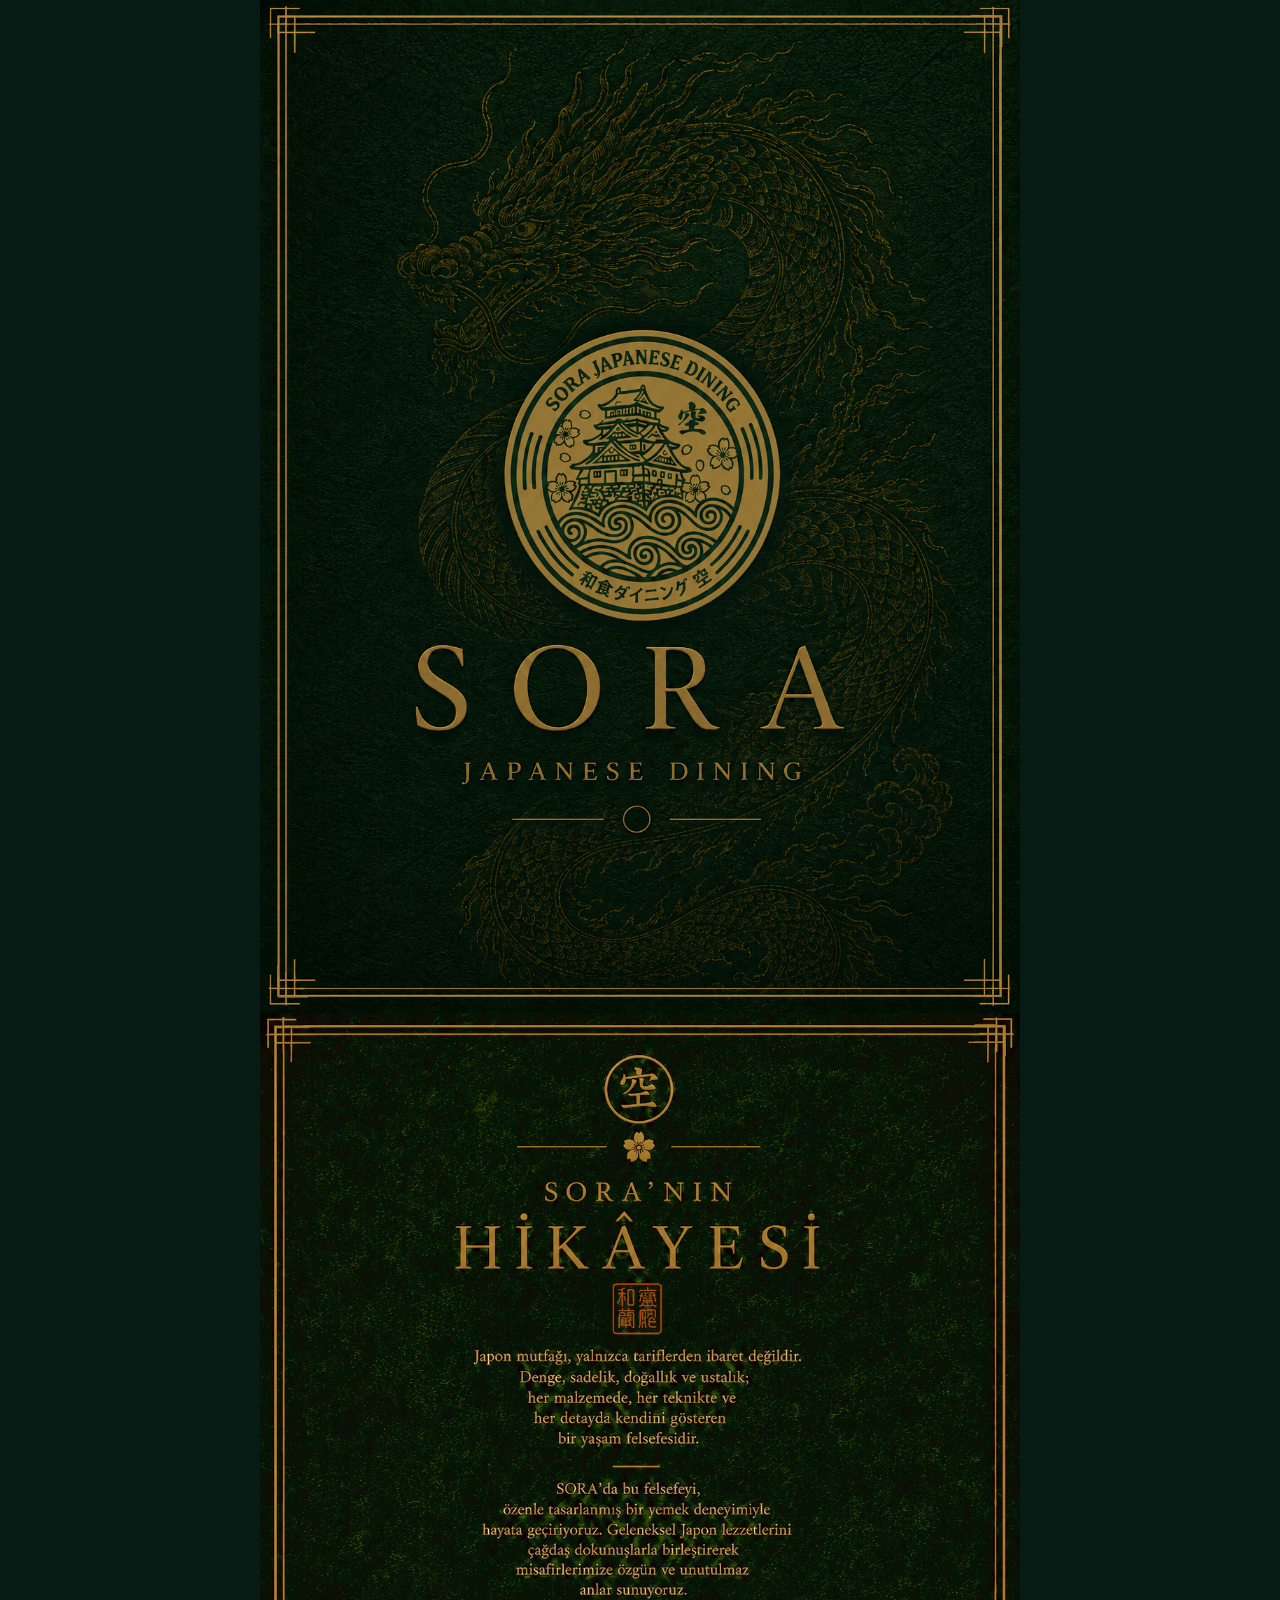
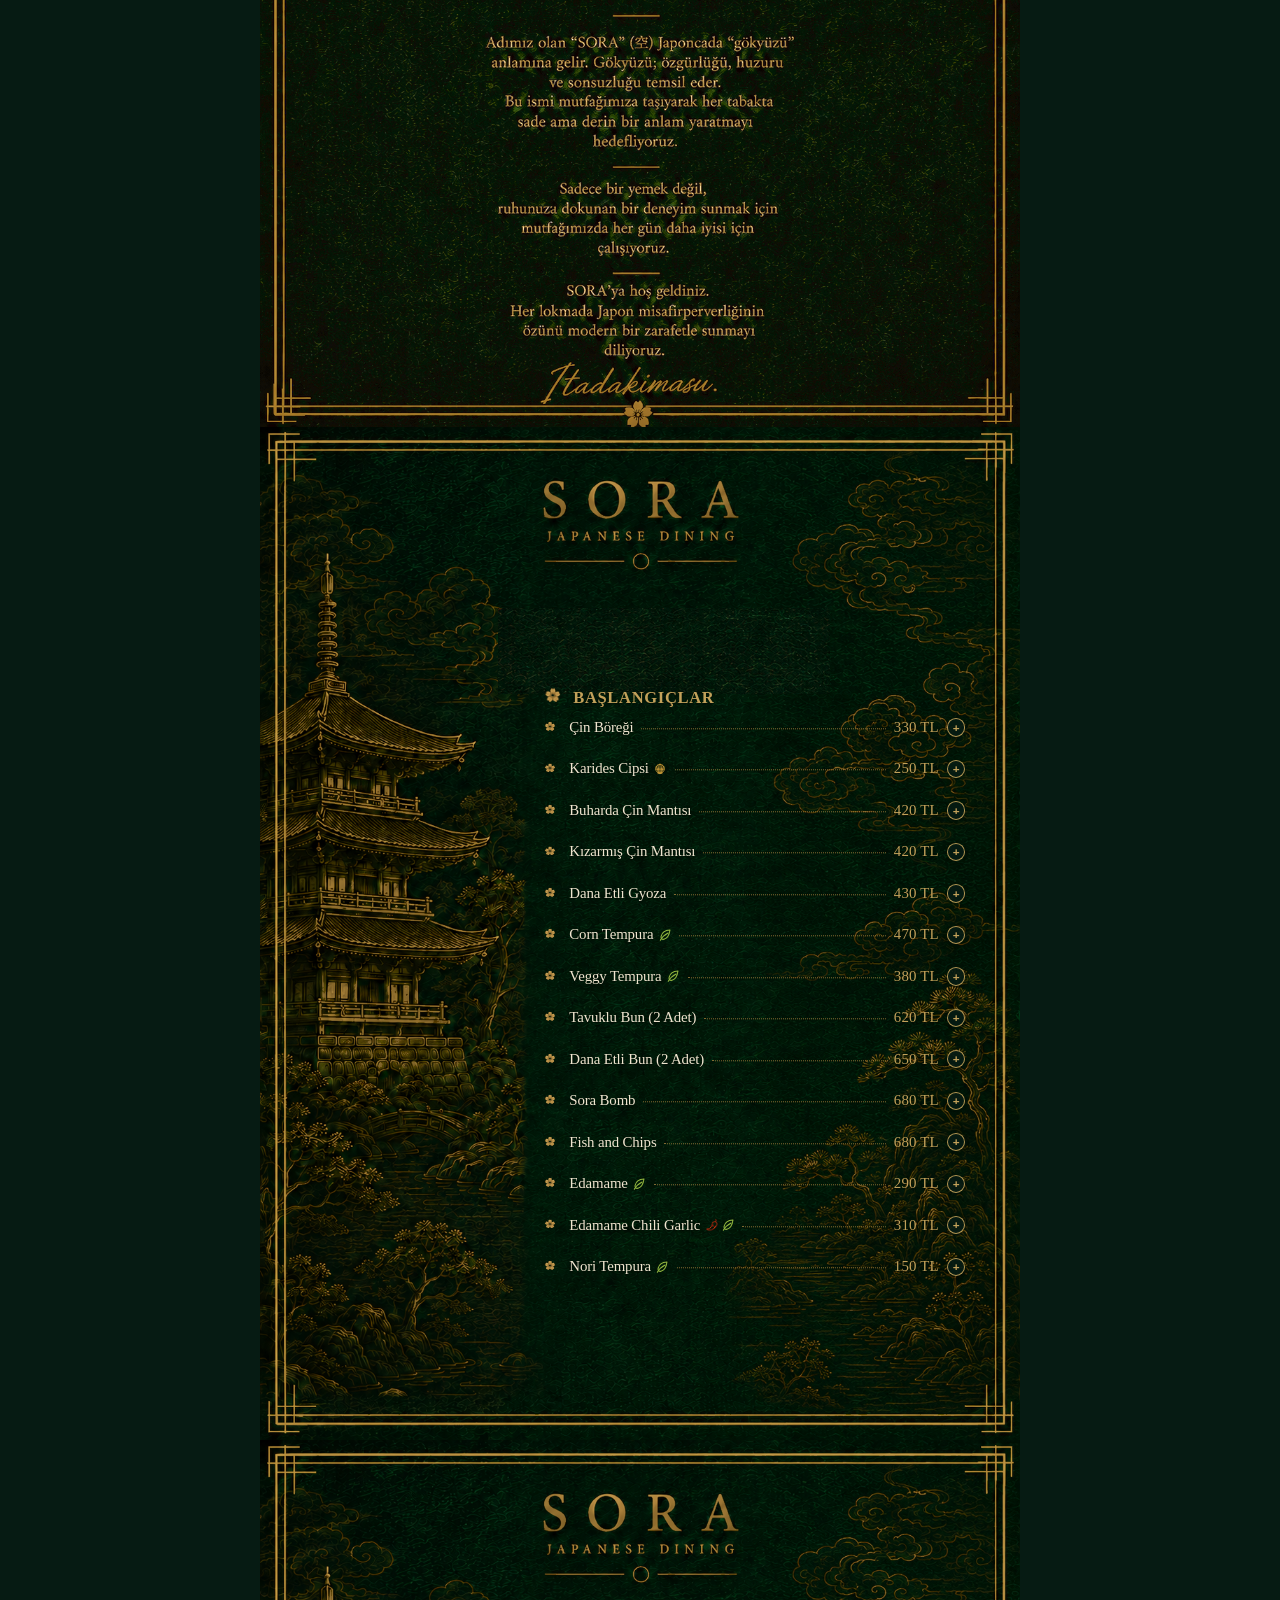
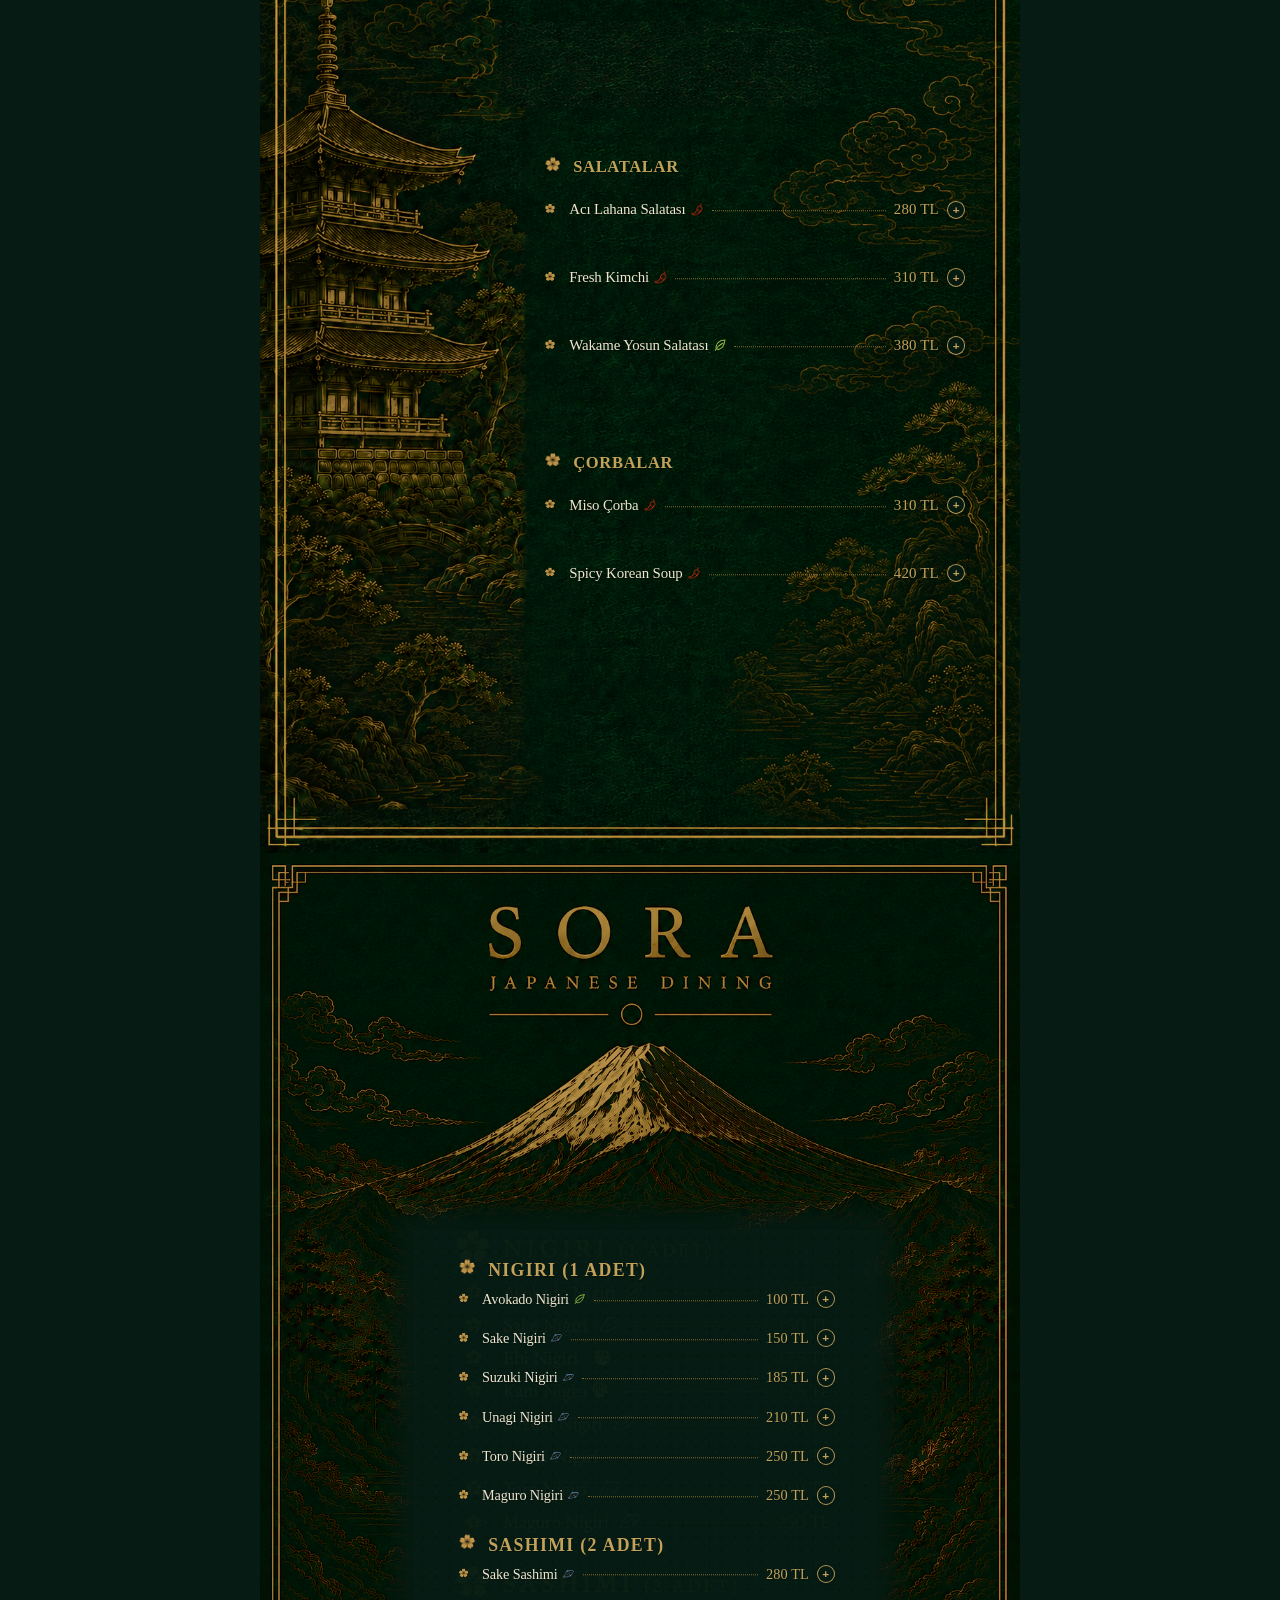
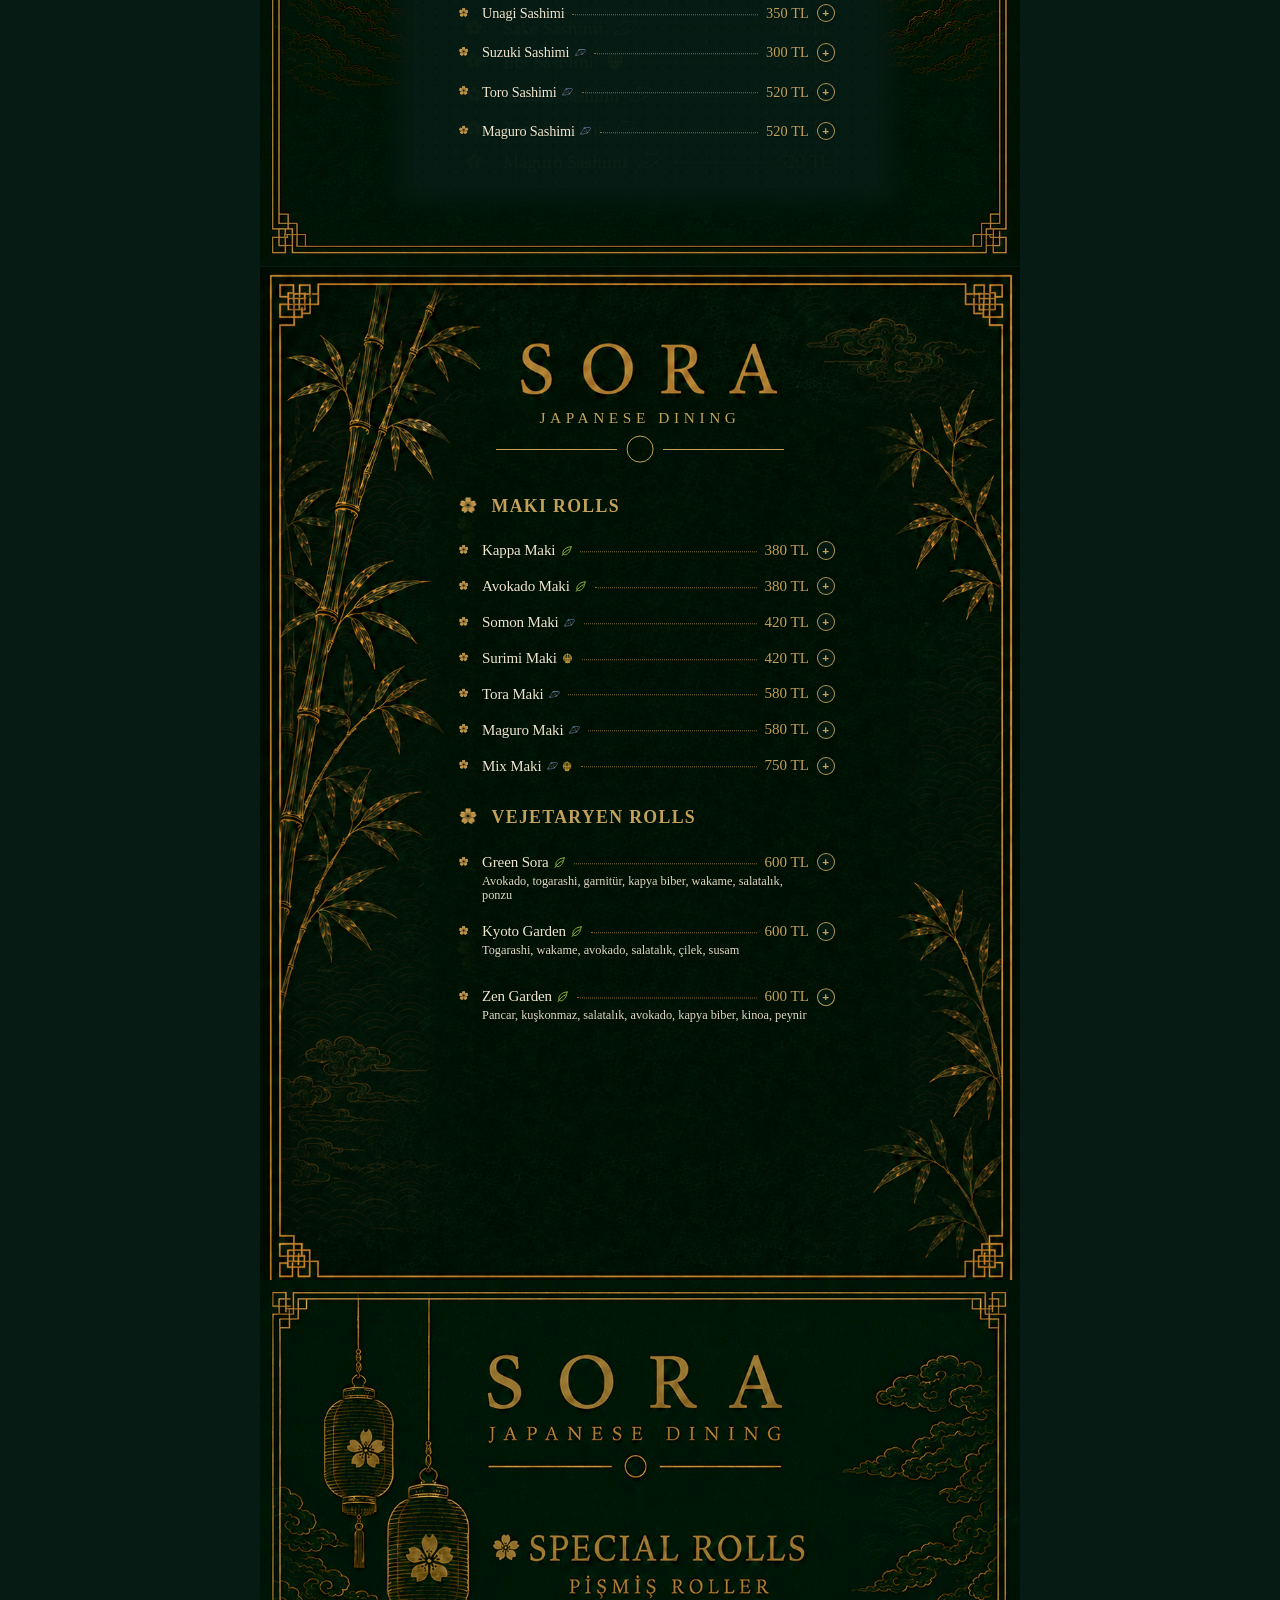
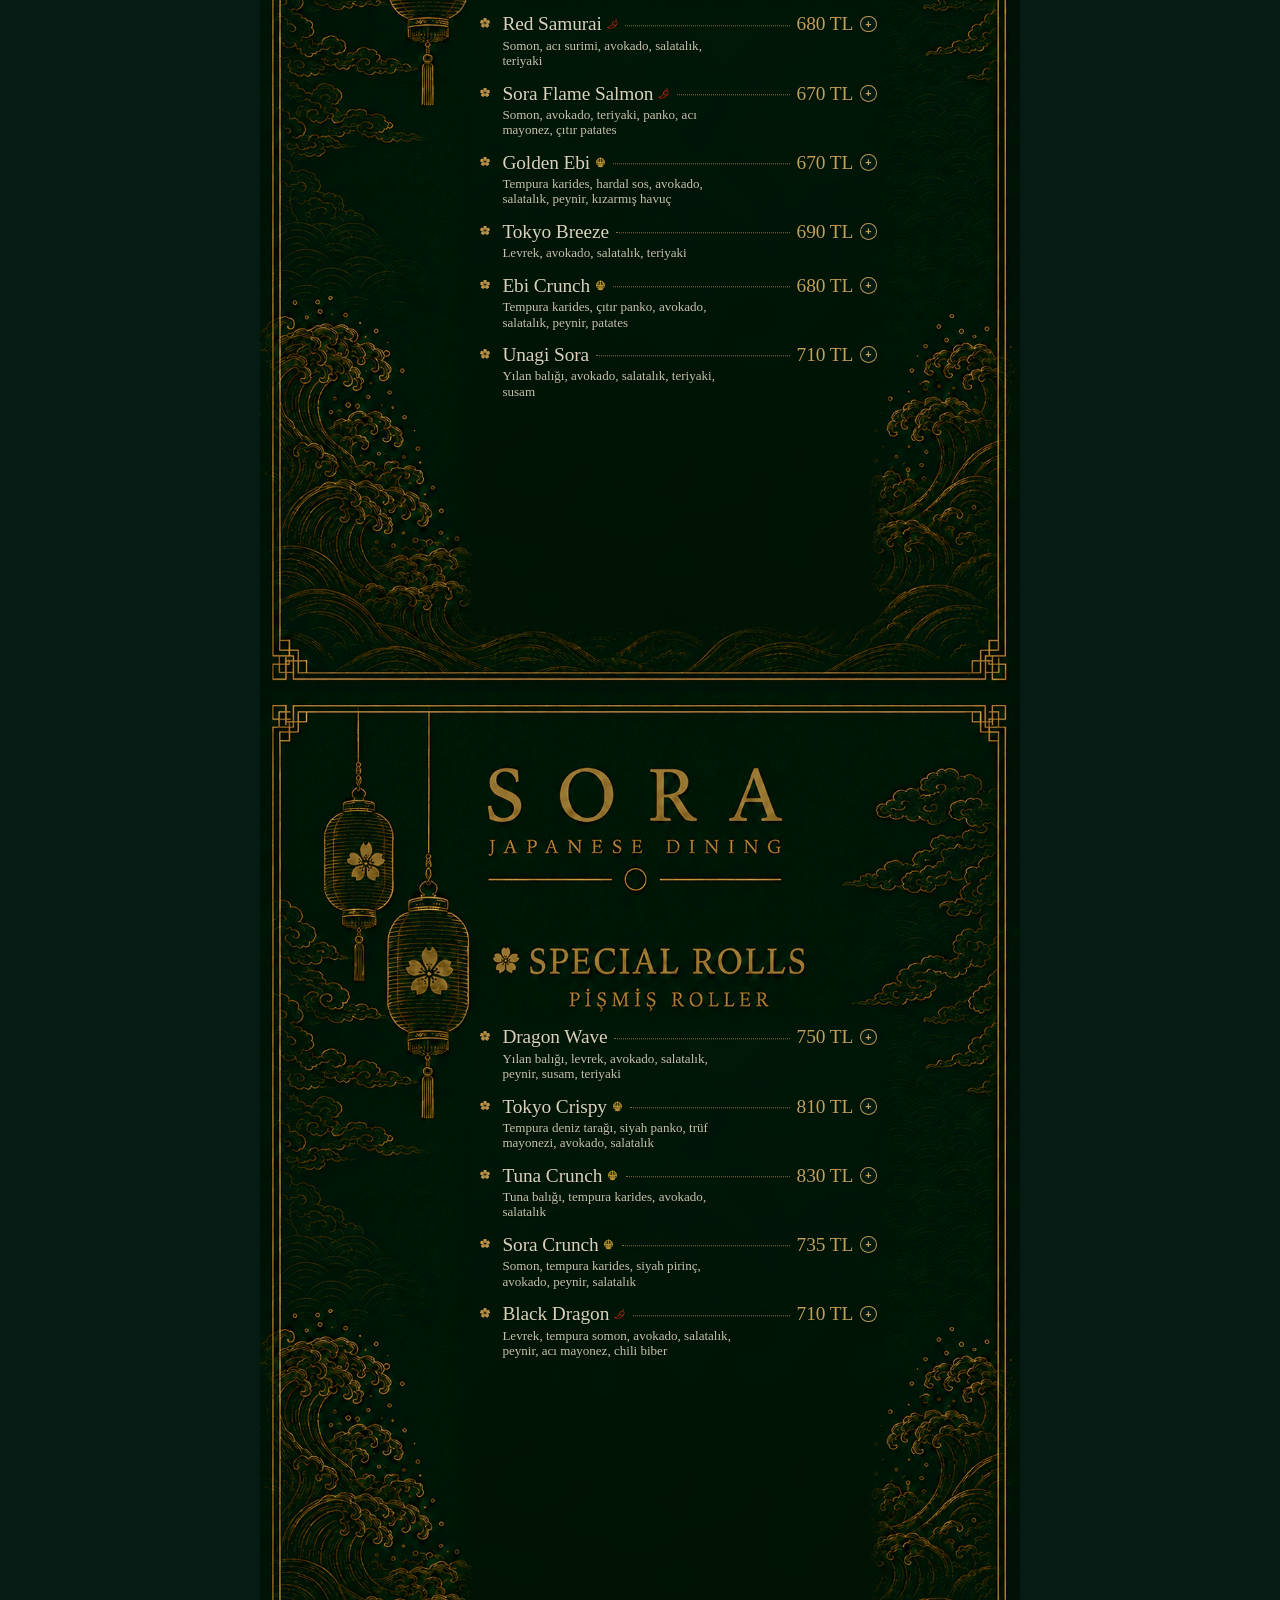
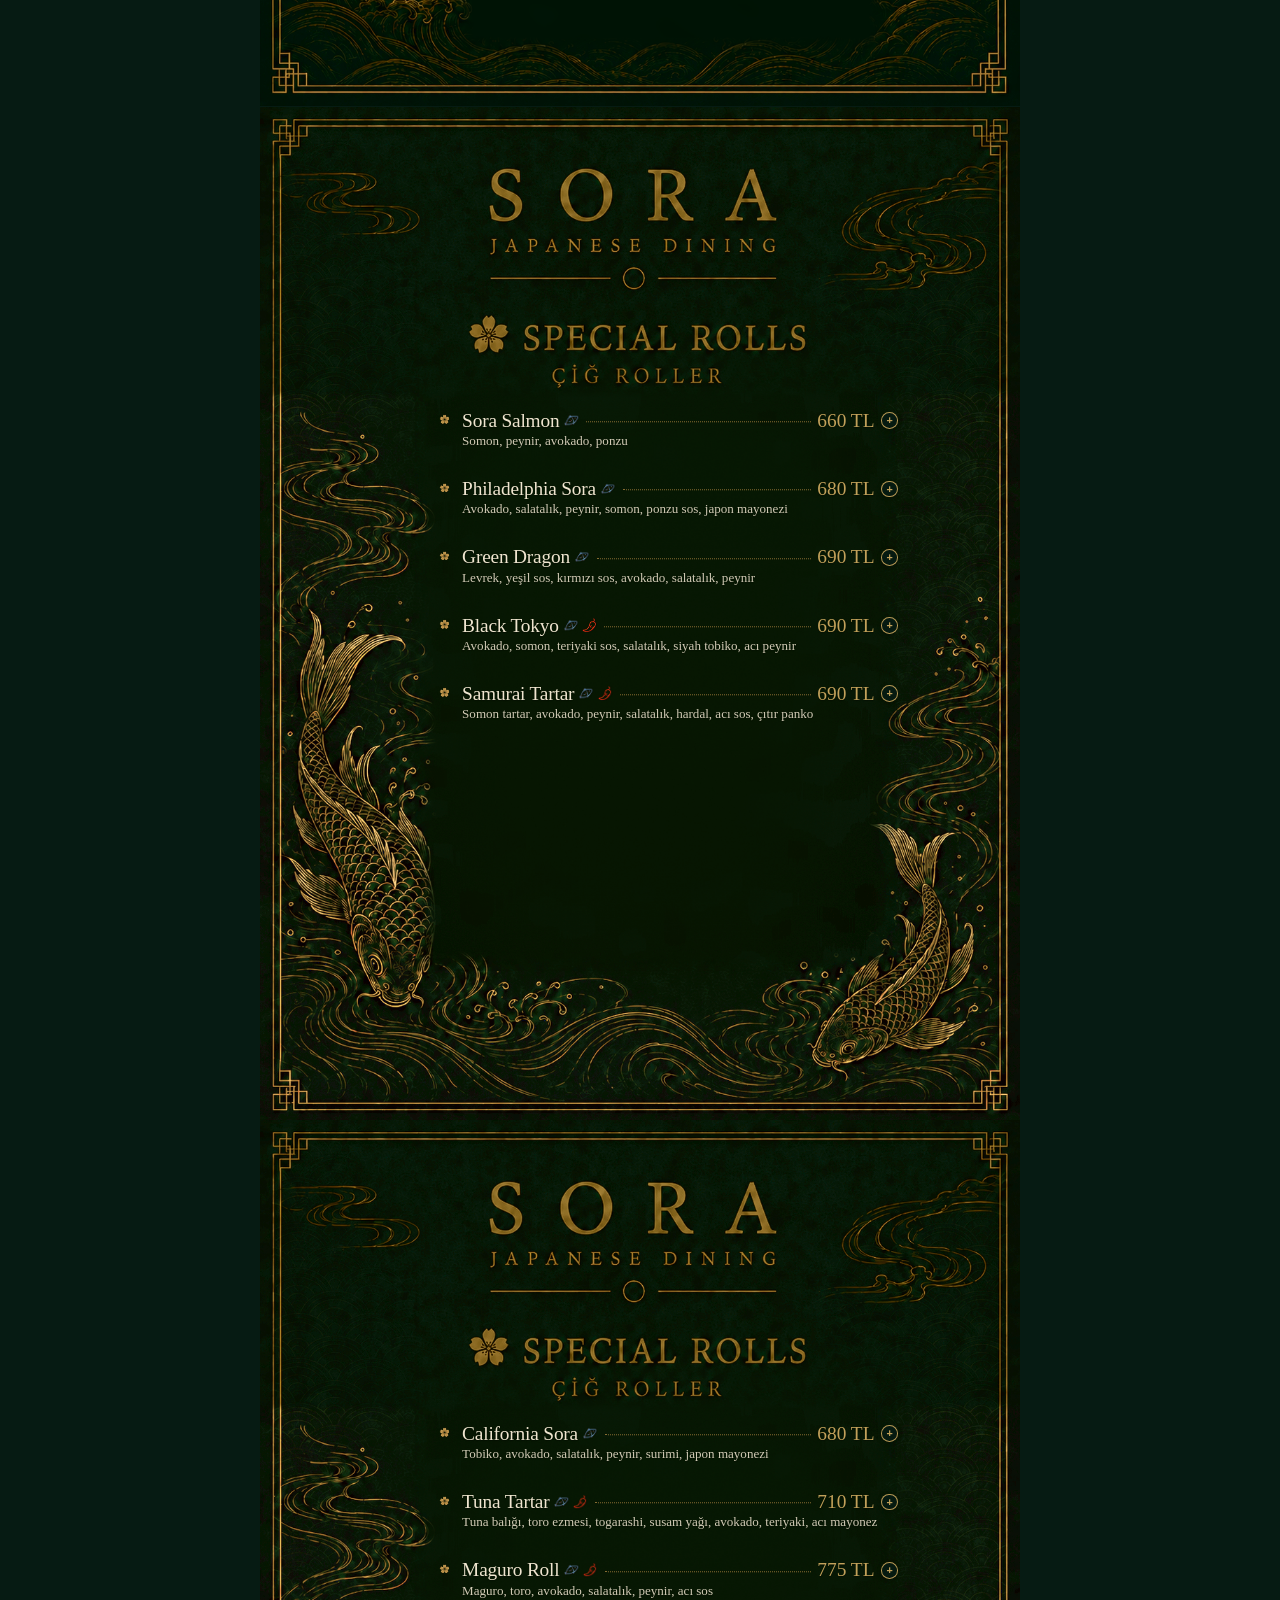
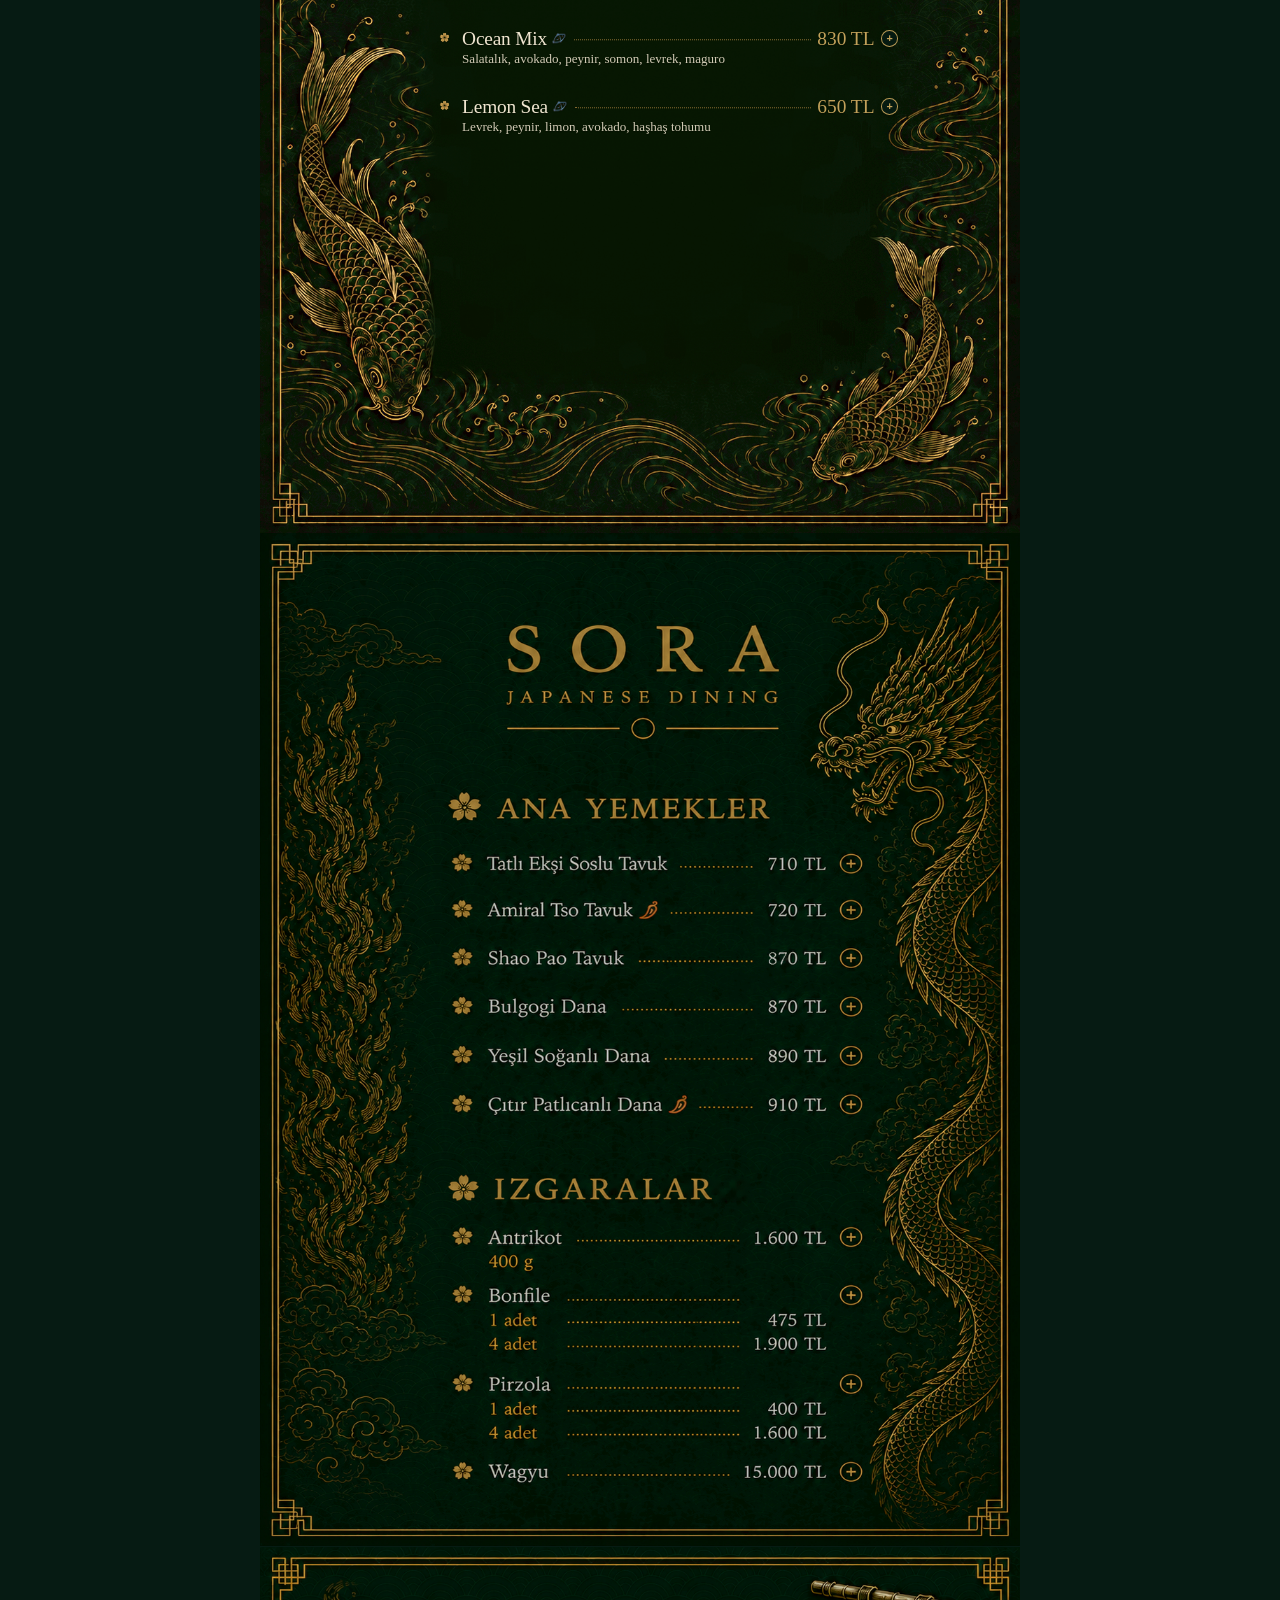
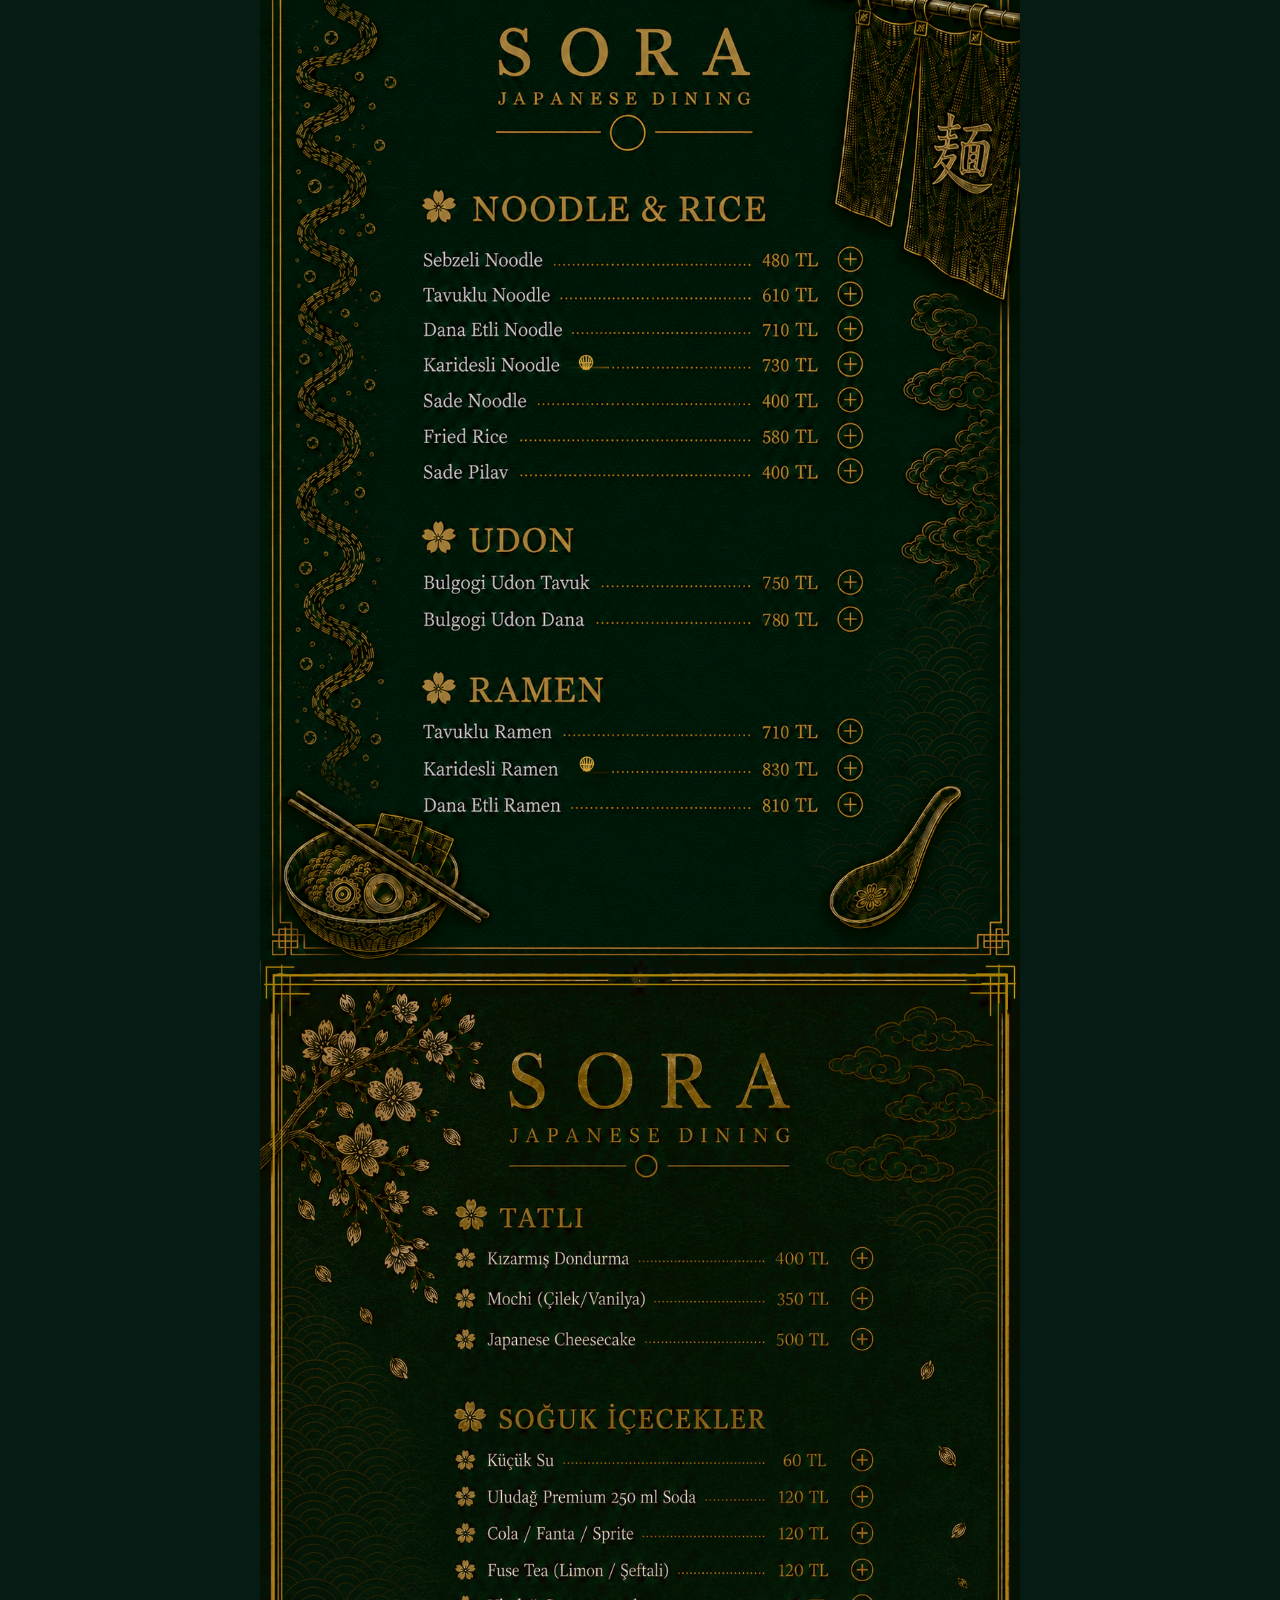
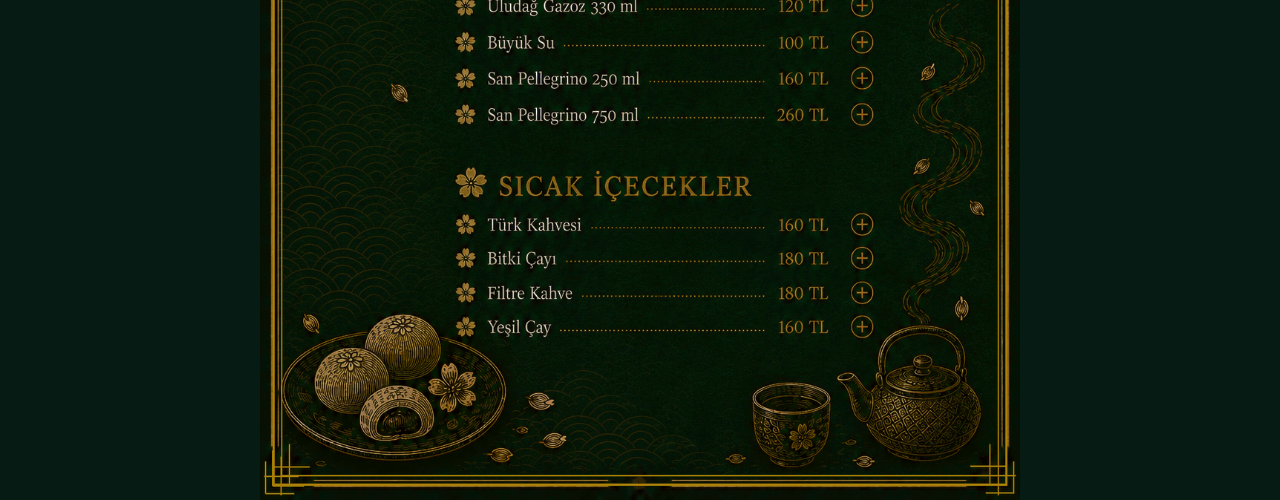
==== commit b6878faf: "Update SORA menu" ====
--- a/index.html
+++ b/index.html
@@ -5,7 +5,7 @@
   <meta name="viewport" content="width=device-width, initial-scale=1, viewport-fit=cover">
   <meta name="theme-color" content="#0B2C20">
   <title>SORA Japanese Dining</title>
-  <link rel="stylesheet" href="style.css?v=page3-split-1">
+  <link rel="stylesheet" href="style.css?v=lemon-sea-raw-split-1">
 </head>
 <body>
   <main class="menu-stack">
@@ -54,9 +54,14 @@
       <div id="page6-coded-menu-2" class="page7-coded-menu page6-coded-menu"></div>
     </section>
 
-    <section class="page image-page page7-coded-page" aria-label="Special Rolls Çiğ Roller">
-      <img class="page-art" src="assets/page7-special-rolls-clean-integrated.png" alt="SORA Special Rolls Çiğ Roller menüsü">
-      <div id="page7-coded-menu" class="page7-coded-menu"></div>
+    <section class="page image-page page7-coded-page" aria-label="Special Rolls Çiğ Roller 1">
+      <img class="page-art" src="assets/page7-special-rolls-clean-integrated.png" alt="SORA Special Rolls Çiğ Roller menüsü 1">
+      <div id="page7-coded-menu-1" class="page7-coded-menu"></div>
+    </section>
+
+    <section class="page image-page page7-coded-page" aria-label="Special Rolls Çiğ Roller 2">
+      <img class="page-art" src="assets/page7-special-rolls-clean-integrated.png" alt="SORA Special Rolls Çiğ Roller menüsü 2">
+      <div id="page7-coded-menu-2" class="page7-coded-menu"></div>
     </section>
 
     <section class="page image-page page8-approved-page" aria-label="Ana Yemekler ve Izgaralar">
@@ -75,7 +80,7 @@
     </section>
   </main>
 
-  <script src="menu-data.js?v=page3-split-1"></script>
-  <script src="app.js?v=page3-split-1"></script>
+  <script src="menu-data.js?v=unagi-raw-icon-1"></script>
+  <script src="app.js?v=lemon-sea-raw-split-1"></script>
 </body>
 </html>
--- a/style.css
+++ b/style.css
@@ -173,7 +173,7 @@
   right:23.5%;
   top:38.2%;
   height:50.4%;
-  grid-template-rows:repeat(14, 1fr);
+  grid-template-rows:repeat(13, 1fr);
   z-index:10;
 }
 
@@ -930,7 +930,7 @@
 
 
 /* ==========================================================
-   PİŞMİŞ ROLLER — 7 + 6 ÜRÜN OLARAK İKİ KODLANMIŞ SAYFA
+   PİŞMİŞ ROLLER — 6 + 5 ÜRÜN OLARAK İKİ KODLANMIŞ SAYFA
    Aynı onaylı çerçeve/dekor korunur; ürünler veri dosyasından çizilir.
    ========================================================== */
 .page6-coded-page{position:relative;container-type:inline-size}
@@ -957,7 +957,7 @@
 }
 .page6-coded-page .page7-coded-panel{left:30.5%;right:17.8%}
 
-/* Çiğ roll sayfası ürün adedi değiştiğinde grid JS tarafından güncellenir. */
+/* Roll sayfalarında ürün adedi değiştiğinde grid JS tarafından güncellenir. */
 .page7-coded-menu{grid-template-rows:none}
 
 /* ==========================================================
@@ -1051,9 +1051,22 @@
 .page6-coded-page .page7-coded-desc{justify-self:start}
 
 /* ==========================================================
-   ÇİĞ ROLLER — PİŞMİŞ ROLLER İLE AYNI OKUNAKLI PUNTO ÖLÇEĞİ
-   Yalnızca metin puntoları büyütülür; mevcut yerleşim korunur.
-   ========================================================== */
+   ÇİĞ ROLLER — 5 + 5 ÜRÜN OLARAK İKİ KODLANMIŞ SAYFA
+   Koi dekoru korunur; iki sayfada aynı okunaklı satır ritmi kullanılır.
+   ========================================================== */
+.page7-coded-page .page7-coded-menu{
+  top:30% !important;
+  height:auto !important;
+  display:flex !important;
+  flex-direction:column;
+  gap:4cqw;
+}
+.page7-coded-page .page7-coded-item{
+  flex:0 0 auto;
+  align-content:start;
+  min-height:0;
+  row-gap:.24em;
+}
 .page7-coded-page .page7-coded-name,
 .page7-coded-page .page7-coded-price{
   font-size:clamp(11px,2.55cqw,19.4px);
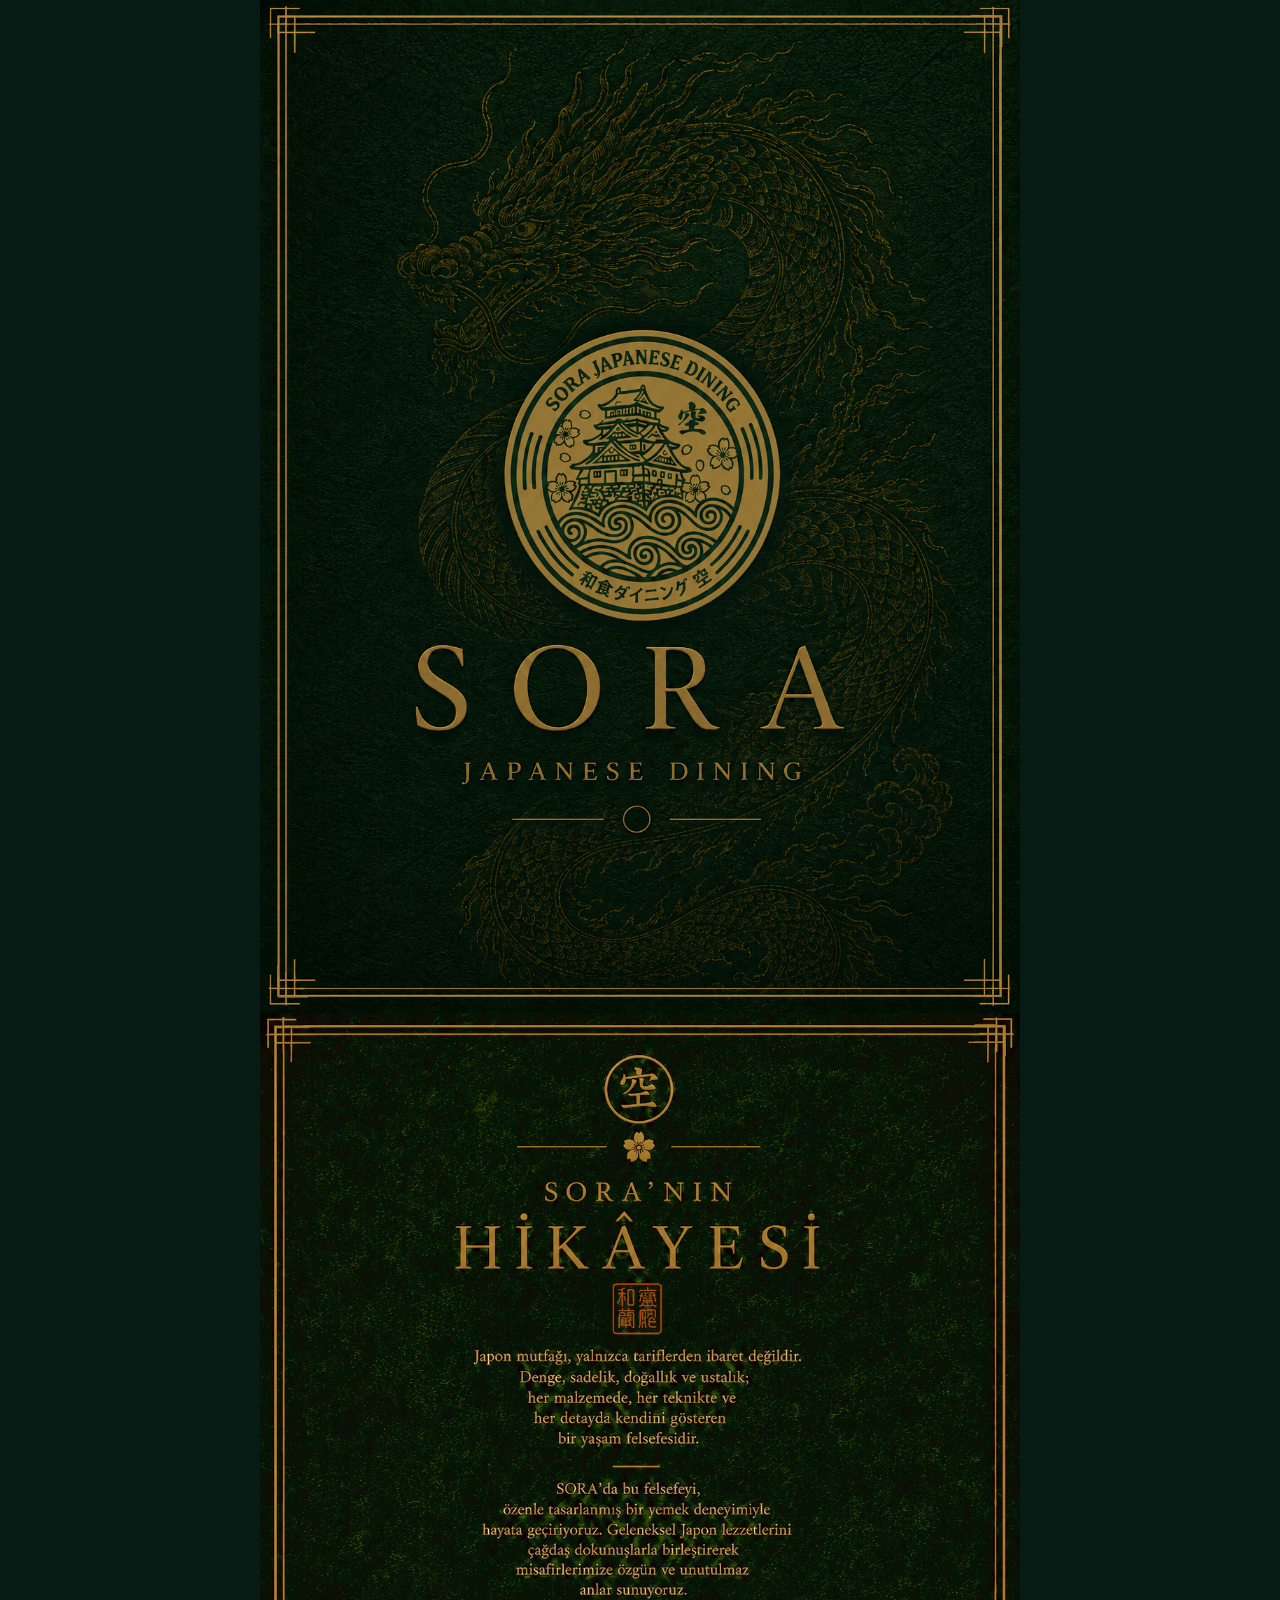
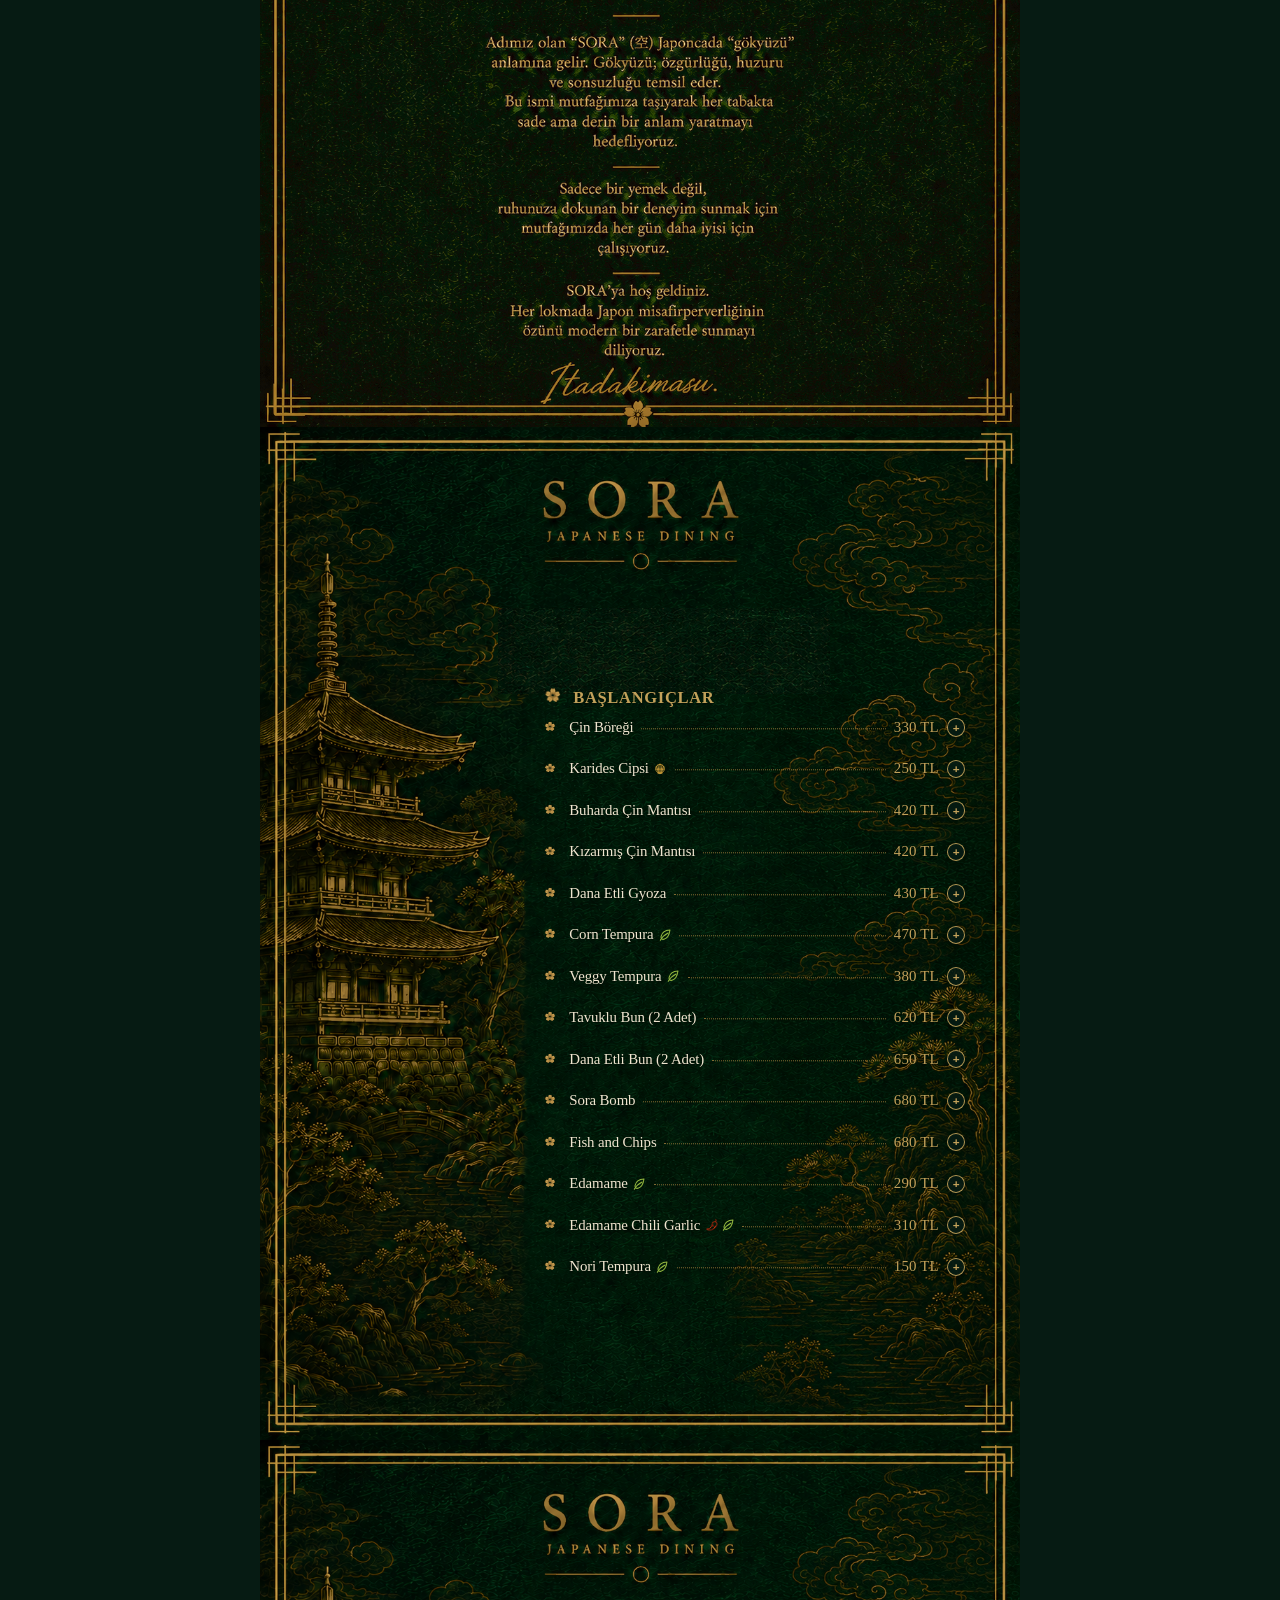
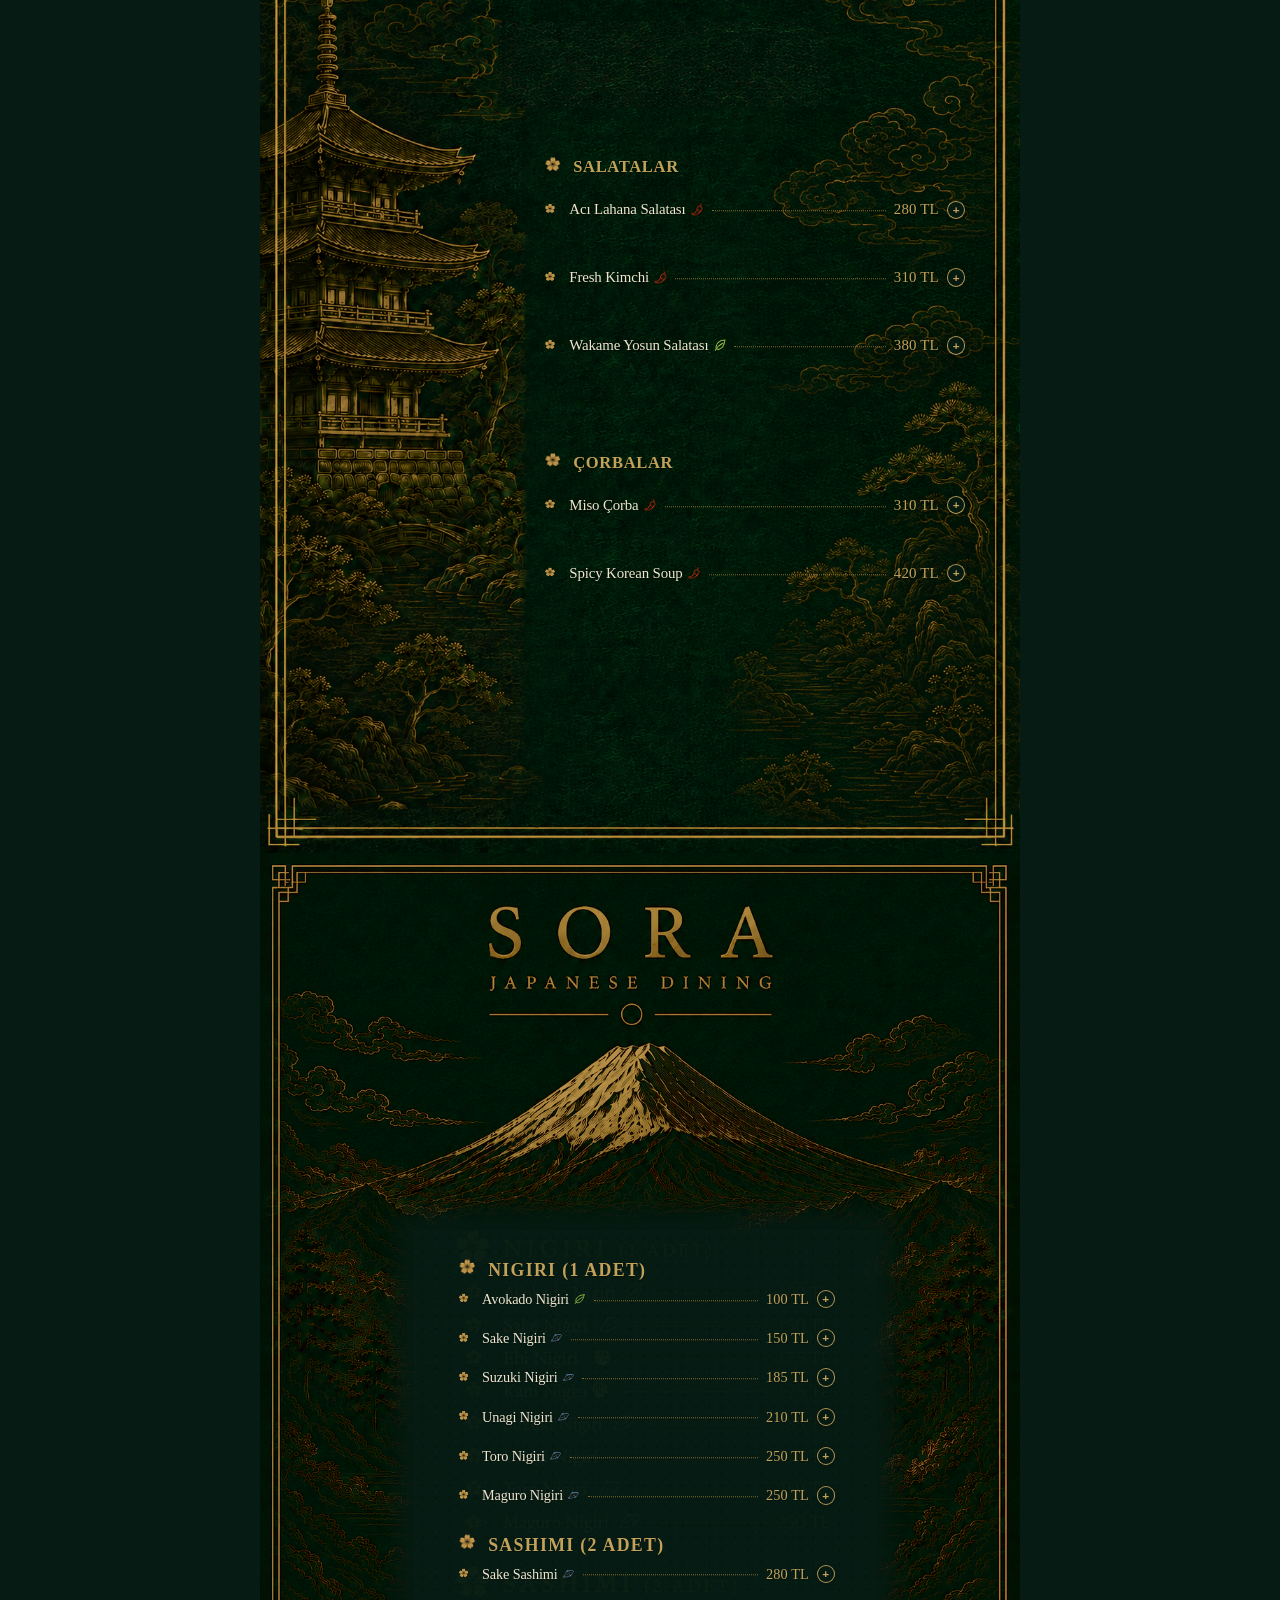
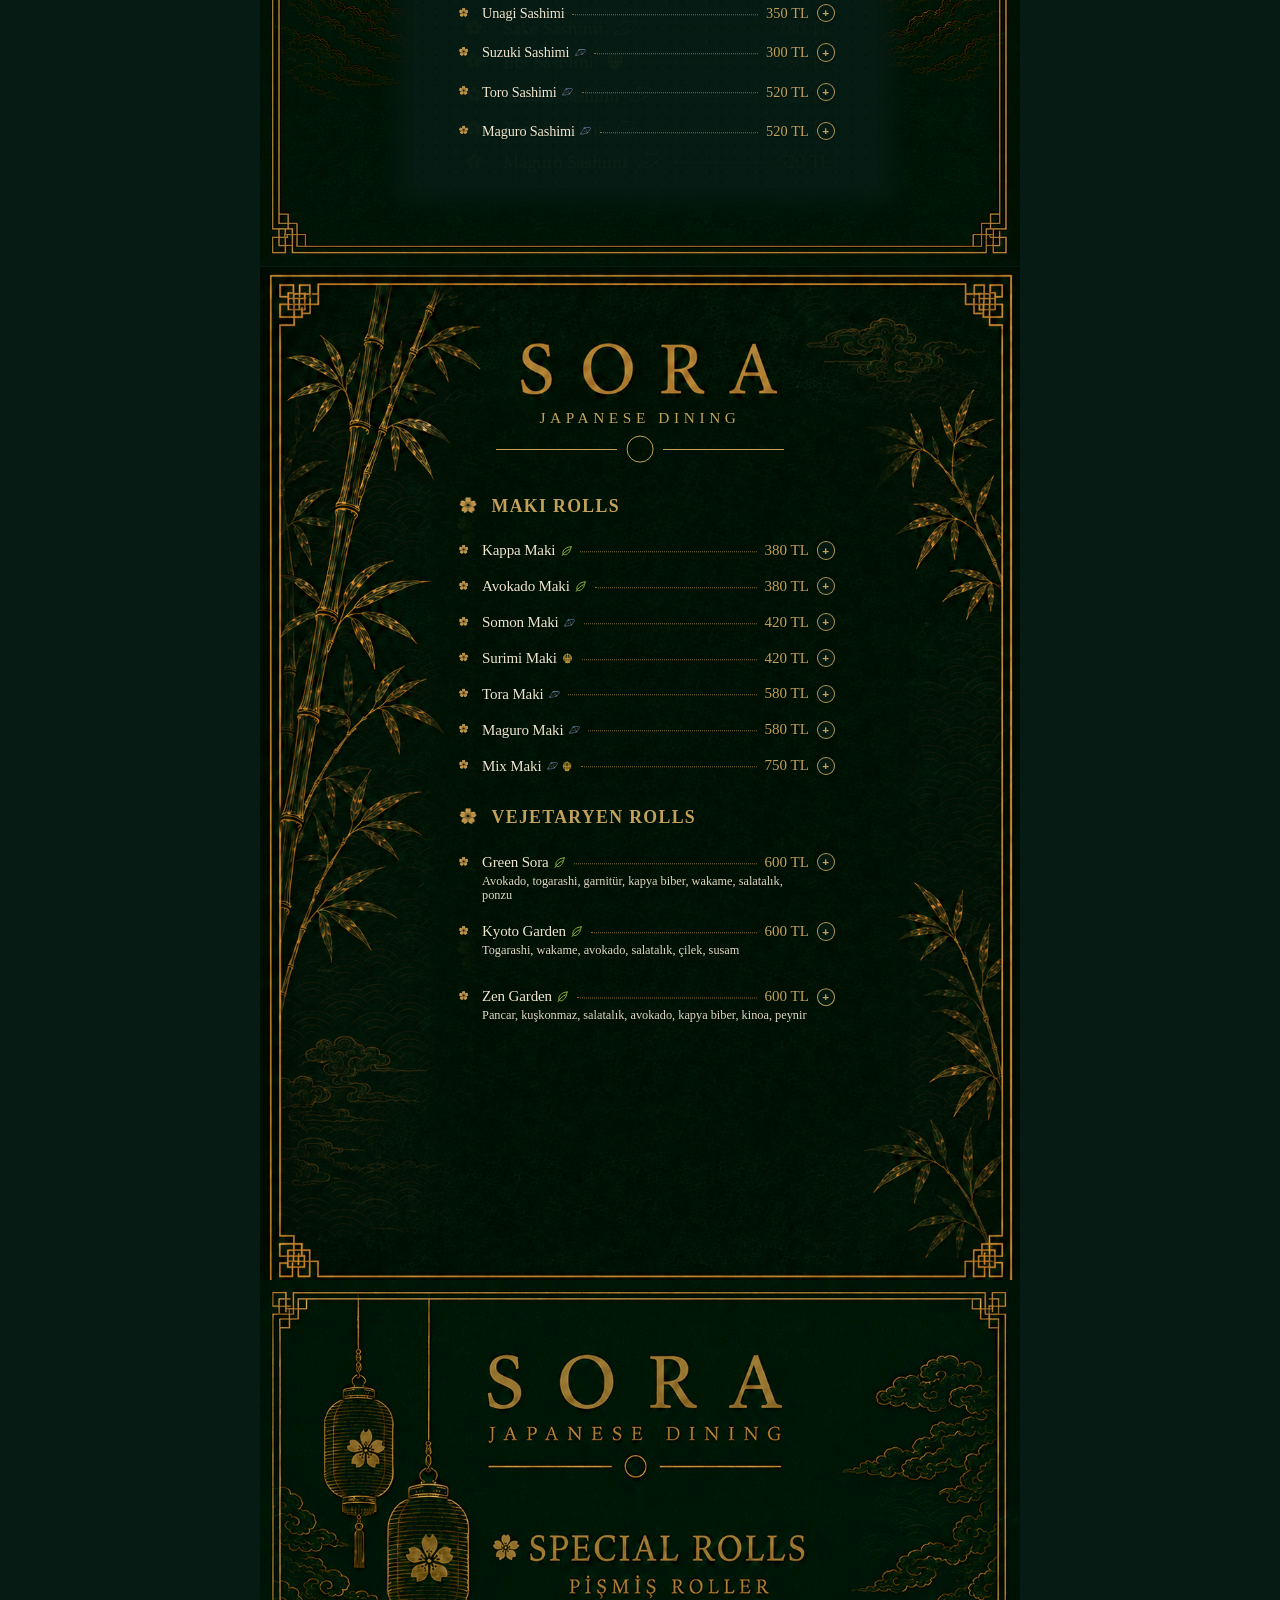
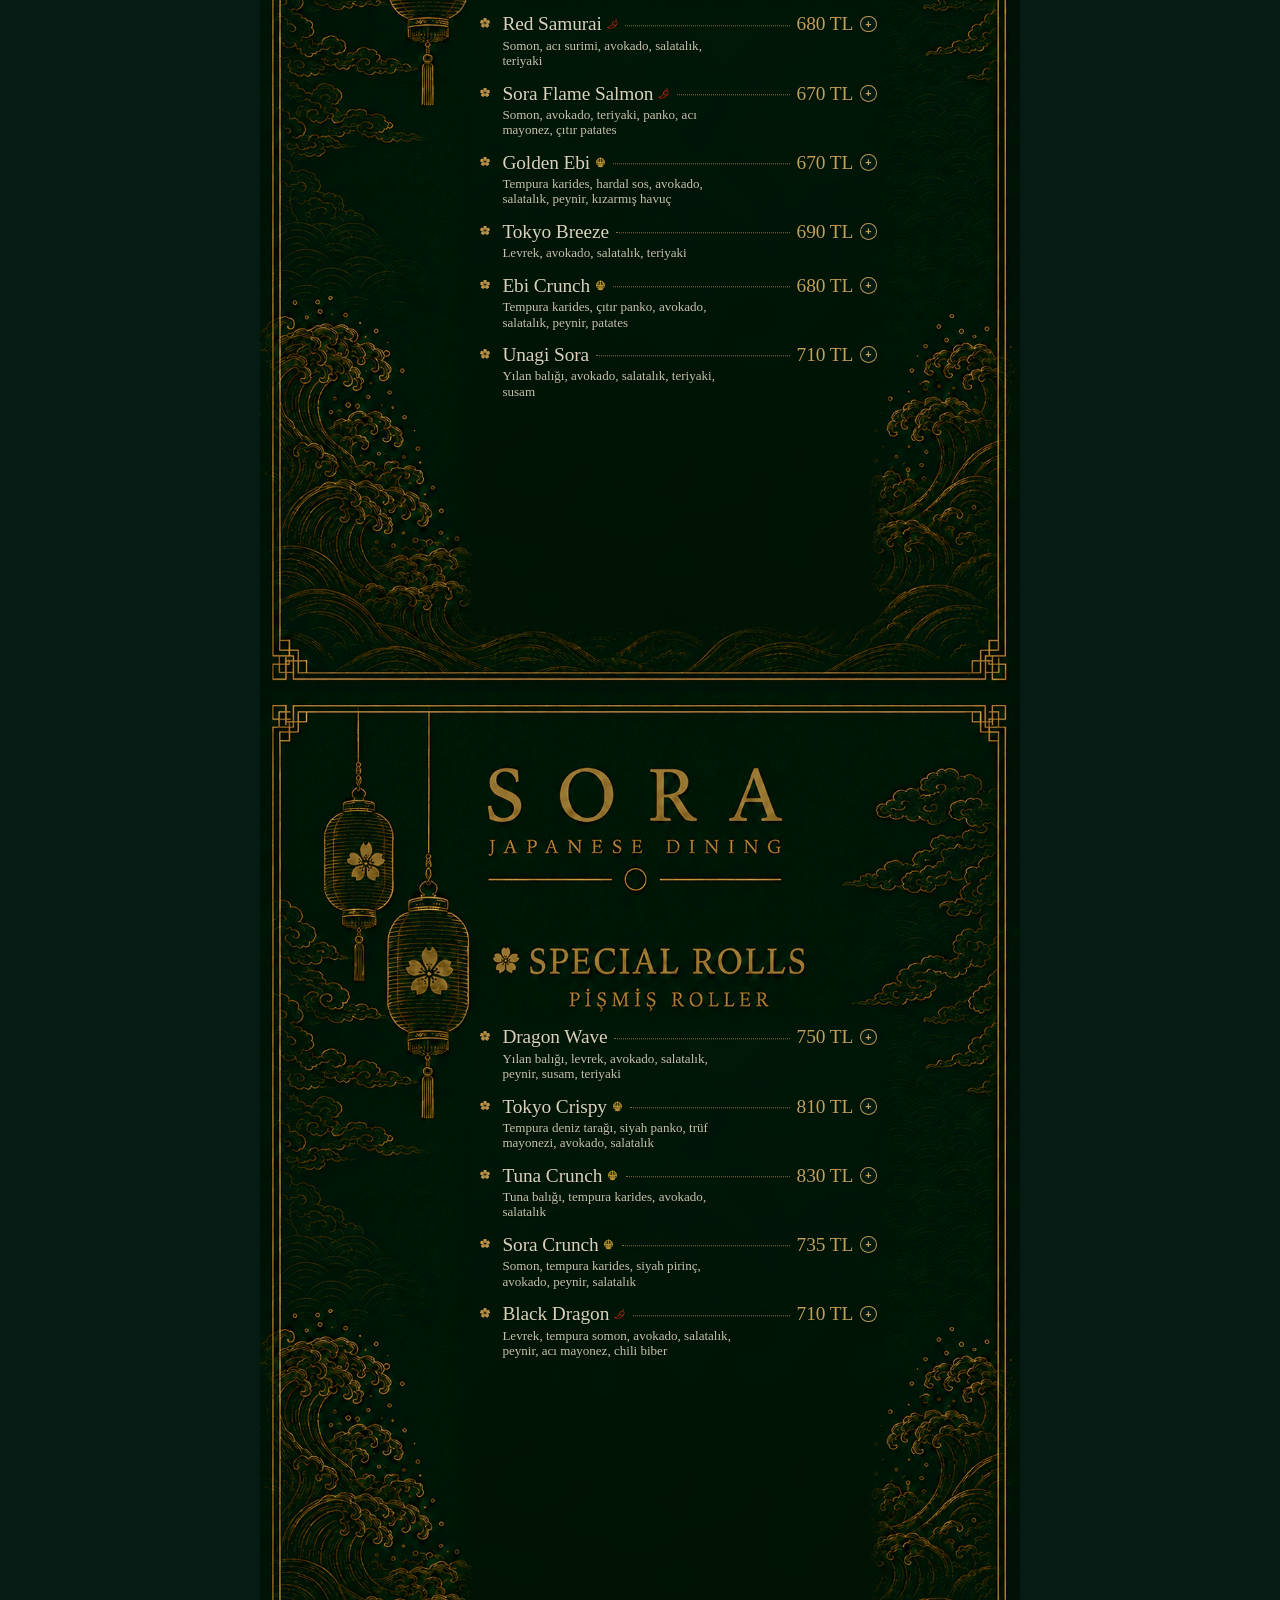
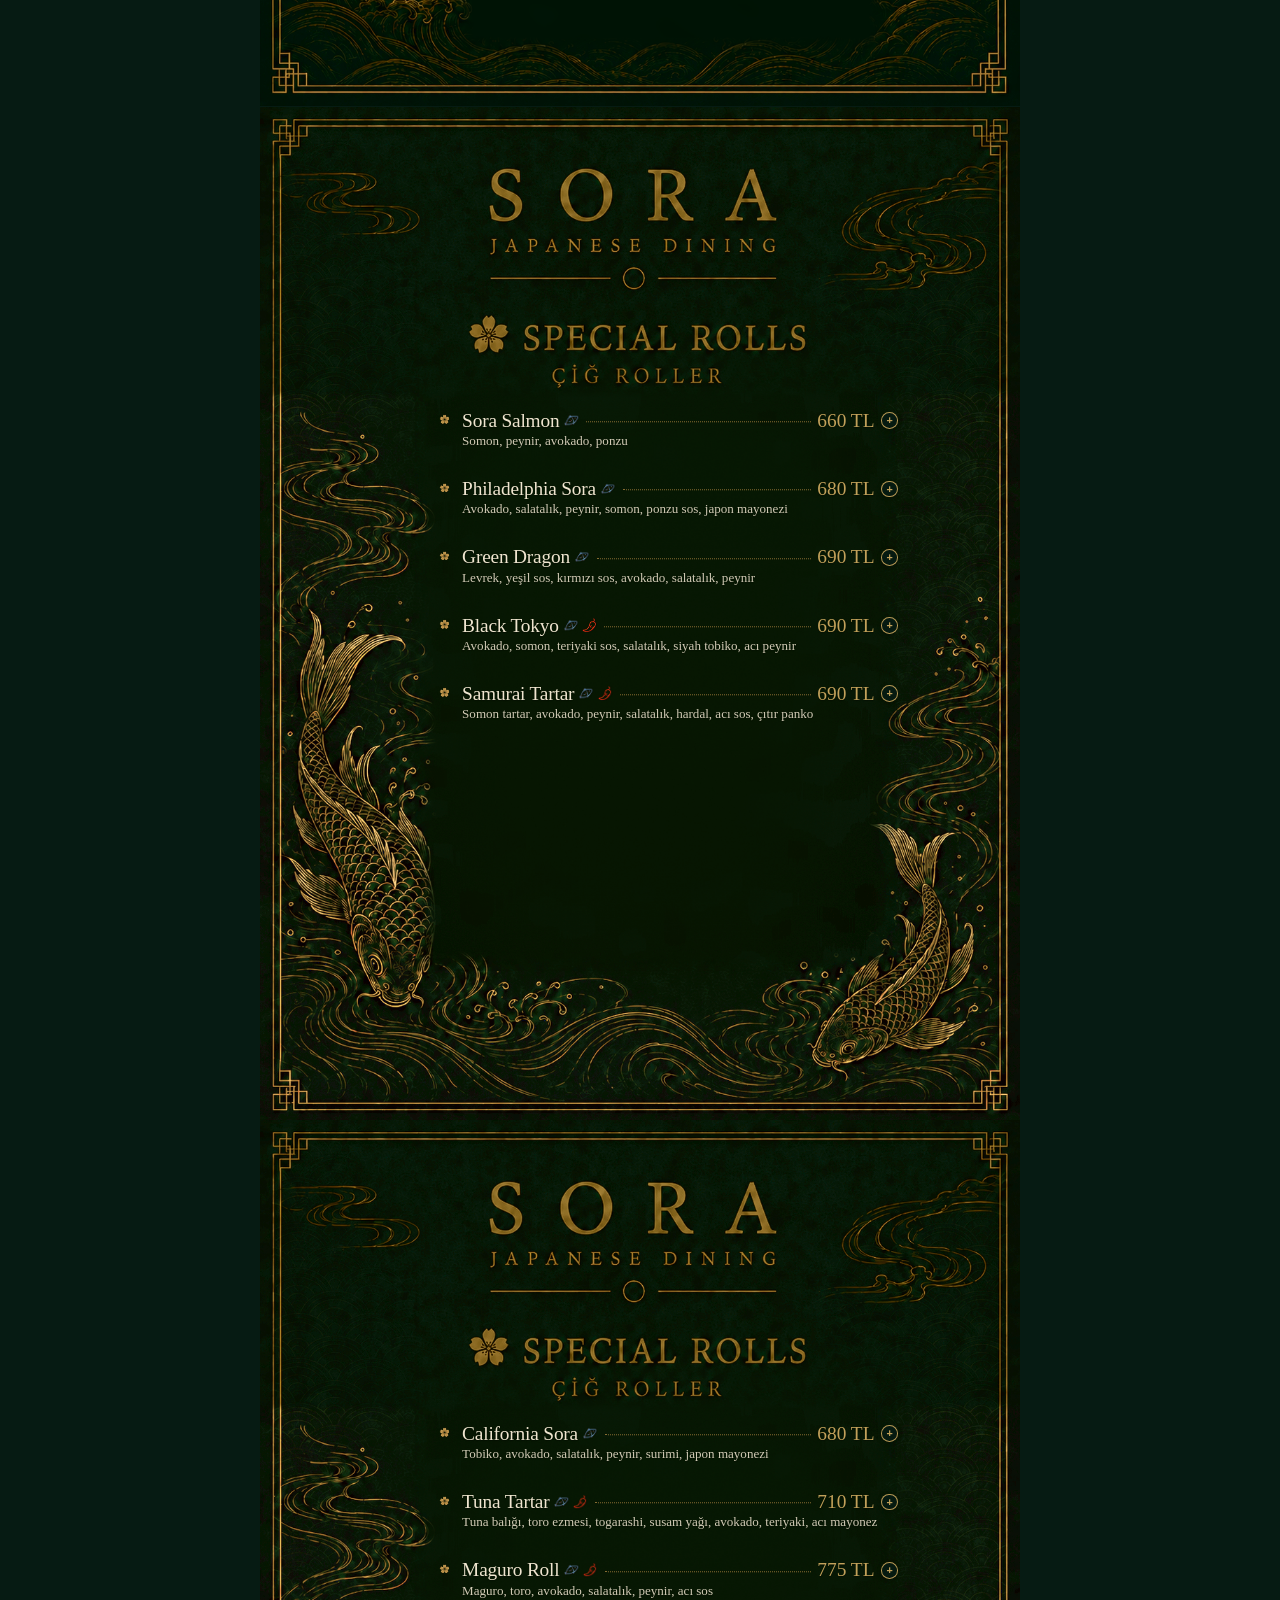
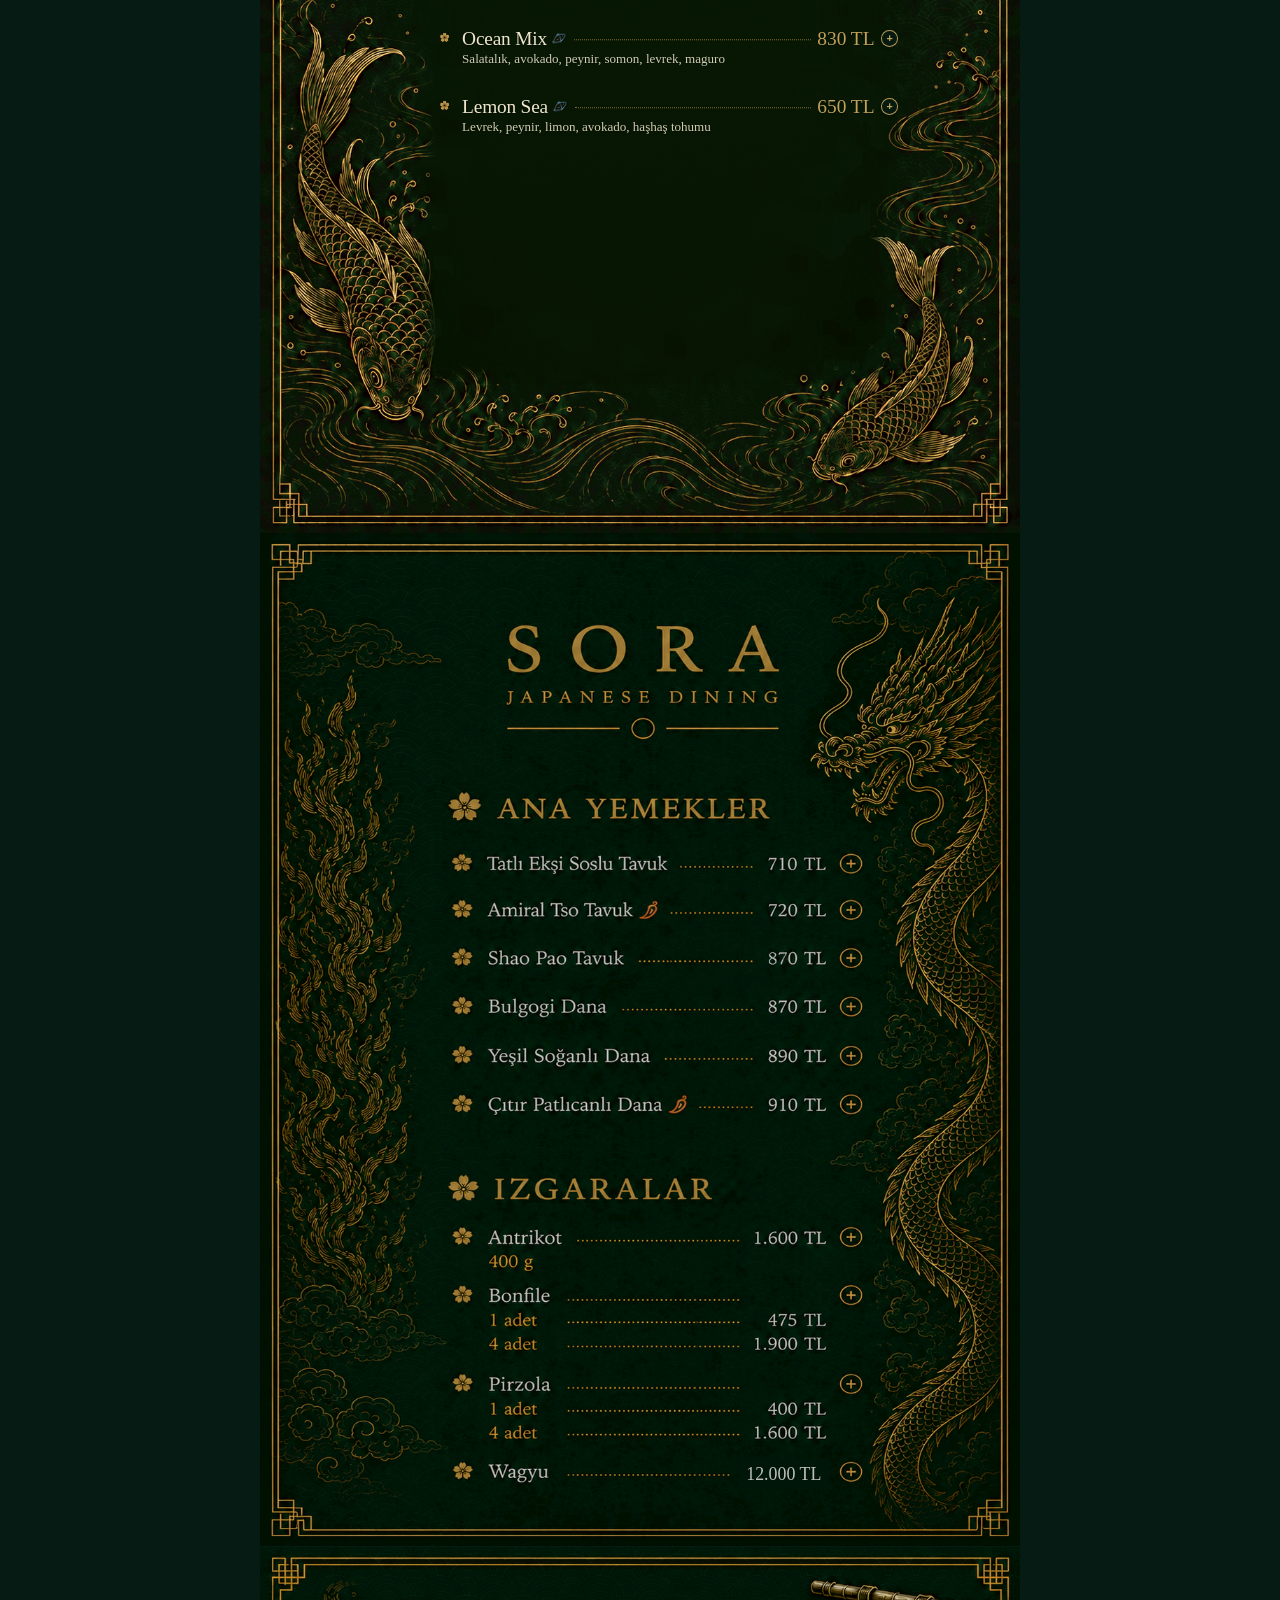
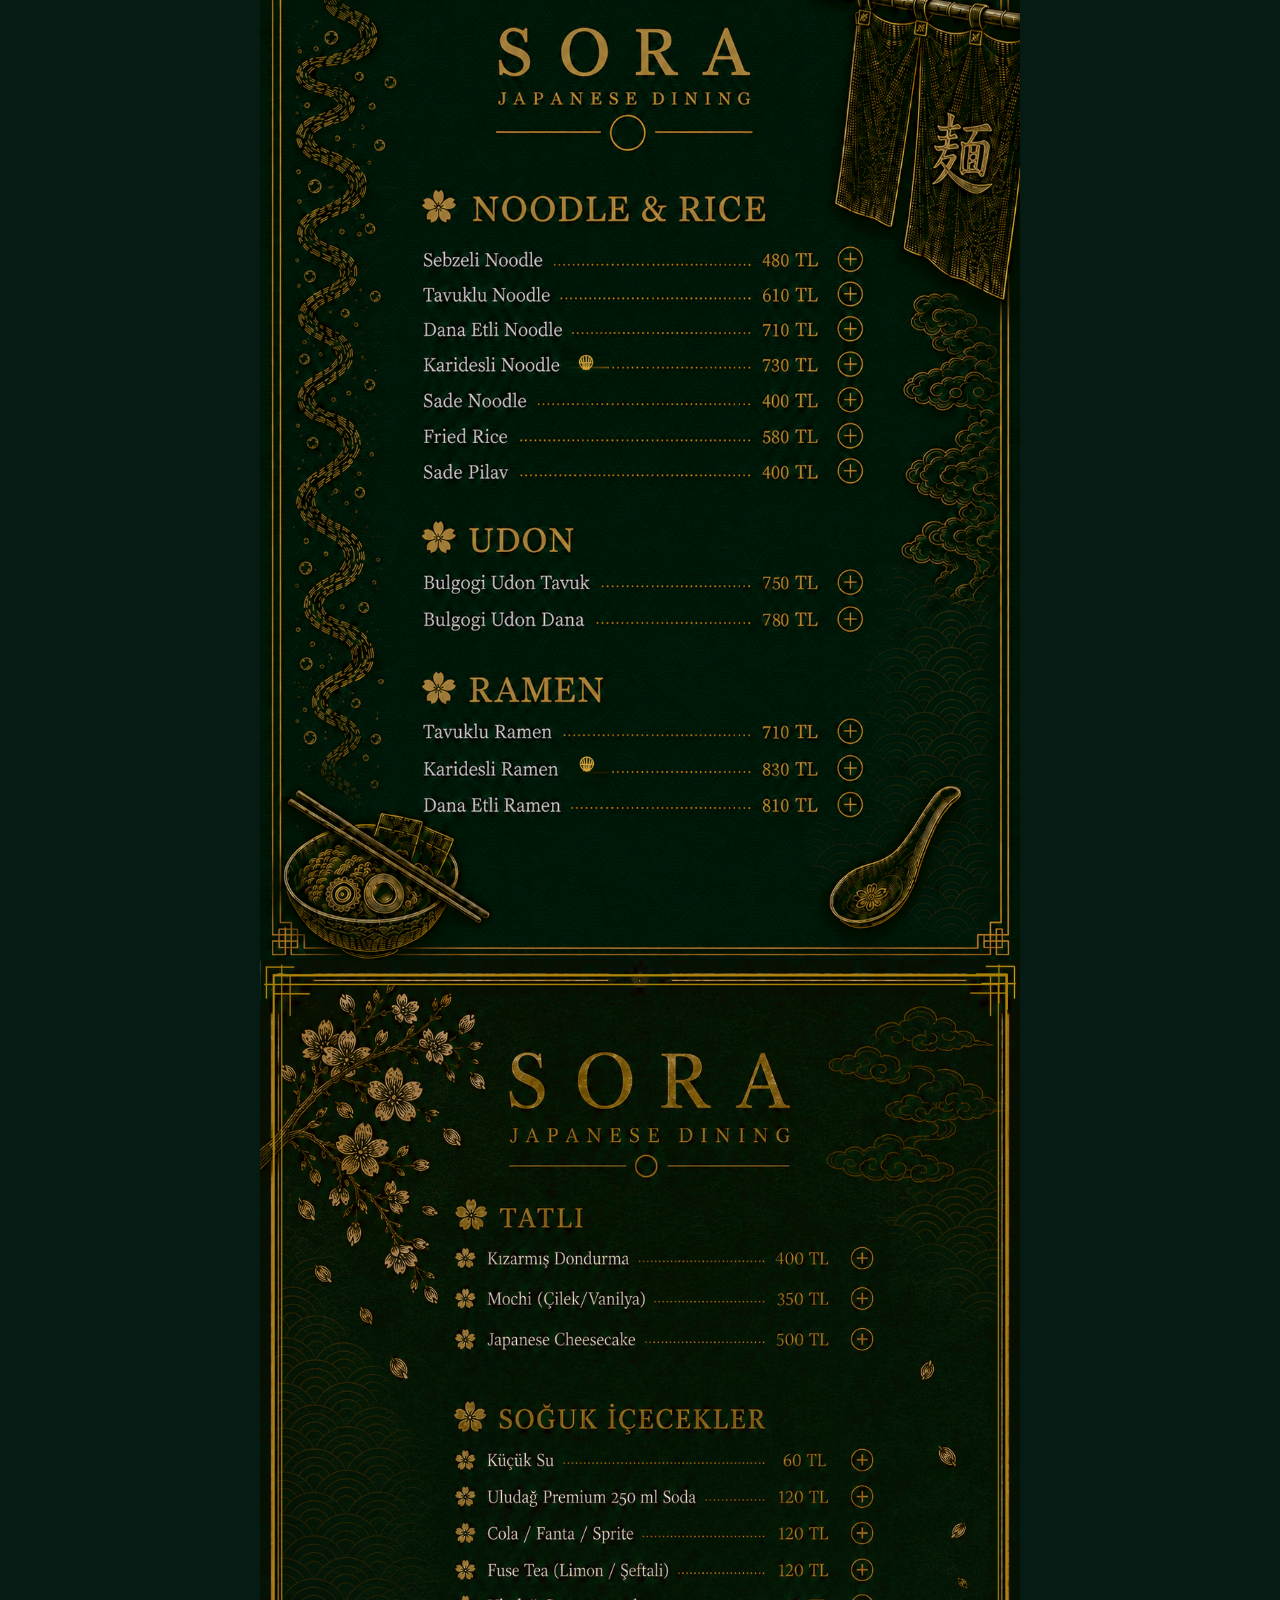
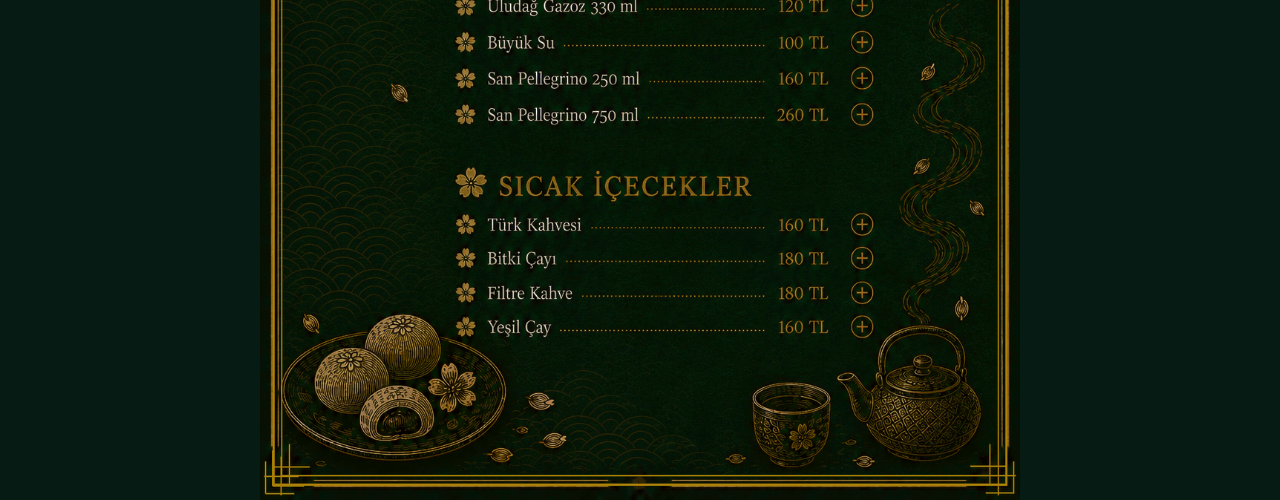
==== commit 8c0f2319: "Update SORA menu" ====
--- a/index.html
+++ b/index.html
@@ -5,7 +5,7 @@
   <meta name="viewport" content="width=device-width, initial-scale=1, viewport-fit=cover">
   <meta name="theme-color" content="#0B2C20">
   <title>SORA Japanese Dining</title>
-  <link rel="stylesheet" href="style.css?v=lemon-sea-raw-split-1">
+  <link rel="stylesheet" href="style.css?v=wagyu-price-colorfix-1">
 </head>
 <body>
   <main class="menu-stack">
@@ -66,6 +66,7 @@
 
     <section class="page image-page page8-approved-page" aria-label="Ana Yemekler ve Izgaralar">
       <img class="page-art" src="assets/page8-main-grill-approved.png?v=3" alt="SORA Ana Yemekler ve Izgaralar menüsü">
+      <span id="page8-wagyu-price" class="page8-wagyu-price" aria-label="Wagyu fiyatı"></span>
       <div id="page8-nutrition-hotspots" class="page8-nutrition-hotspots" aria-label="Ana Yemekler ve Izgaralar besin ve alerjen bilgileri"></div>
     </section>
 
@@ -80,7 +81,7 @@
     </section>
   </main>
 
-  <script src="menu-data.js?v=unagi-raw-icon-1"></script>
-  <script src="app.js?v=lemon-sea-raw-split-1"></script>
+  <script src="menu-data.js?v=wagyu-price-12000-1"></script>
+  <script src="app.js?v=wagyu-price-12000-1"></script>
 </body>
 </html>
--- a/style.css
+++ b/style.css
@@ -9,6 +9,7 @@
 
 *{box-sizing:border-box}
 html,body{margin:0;padding:0;background:var(--sora-dark)}
+html{-webkit-text-size-adjust:100%;text-size-adjust:100%}
 body{overflow-x:hidden}
 .menu-stack{width:100%}
 
@@ -643,6 +644,25 @@
    8. SAYFA — ANA YEMEKLER & IZGARALAR
    ========================================================== */
 .page8-approved-page{position:relative;container-type:inline-size}
+.page8-wagyu-price{
+  position:absolute;
+  z-index:55;
+  left:62.98%;
+  top:91.36%;
+  width:11.88%;
+  height:3.10%;
+  display:flex;
+  align-items:center;
+  justify-content:center;
+  background:#001608;
+  color:#BFC0BC;
+  font-family:"Times New Roman",Times,serif;
+  font-size:clamp(7.5px,2.35cqw,17.9px);
+  font-weight:400;
+  line-height:1;
+  white-space:nowrap;
+  pointer-events:none;
+}
 .page8-nutrition-hotspots{position:absolute;inset:0;z-index:60;pointer-events:none}
 .page8-nutrition-button{
   position:absolute;
@@ -1171,3 +1191,203 @@
   width:.88em;
   height:.88em;
 }
+
+/* ==========================================================
+   MOBİL SAĞLAMLIK KATMANI
+   Masaüstü tasarımını korur; dar ekranlarda metinlerin ve
+   tıklama alanlarının birbirine girmesini engeller.
+   ========================================================== */
+.page8-nutrition-button,
+.page9-nutrition-button,
+.page10-nutrition-button{min-height:0}
+
+.nutrition-panel,
+.page5-coded-panel,
+.page7-coded-panel,
+.page8-nutrition-panel,
+.page9-nutrition-panel,
+.page10-nutrition-panel{overflow-wrap:break-word}
+
+@media (max-width:540px){
+  .menu-items,
+  .page5-coded-menu,
+  .page7-coded-menu,
+  .nutrition-panel,
+  .page5-coded-panel,
+  .page7-coded-panel,
+  .page8-nutrition-panel,
+  .page9-nutrition-panel,
+  .page10-nutrition-panel{
+    font-family:"Palatino Linotype","Book Antiqua",Palatino,Georgia,serif;
+  }
+
+  /* Başlangıçlar, salatalar ve çorbalar */
+  .page3-start-menu,
+  .page3-salad-soup-menu{left:34.5%;right:8.2%}
+
+  .page3-start-menu .menu-item,
+  .page3-salad-soup-menu .menu-item{
+    grid-template-columns:.92em minmax(0,1fr) minmax(.35em,.55fr) max-content;
+    column-gap:.30em;
+  }
+
+  .page3-start-menu .section-heading,
+  .page3-salad-soup-menu .section-heading{
+    font-size:10px;
+    font-size:clamp(10px,2.8vw,14.5px);
+  }
+
+  .page3-start-menu .item-name,
+  .page3-start-menu .item-price,
+  .page3-salad-soup-menu .item-name,
+  .page3-salad-soup-menu .item-price{
+    font-size:8.2px;
+    font-size:clamp(8.2px,2.55vw,12.5px);
+  }
+
+  .page3-start-menu .nutrition-toggle,
+  .page3-salad-soup-menu .nutrition-toggle{left:calc(100% + .45em)}
+
+  /* Nigiri ve Sashimi */
+  .page4-menu-items{left:23%;right:16.5%}
+  .page4-menu-items .menu-item{
+    grid-template-columns:.92em minmax(0,1fr) minmax(.4em,.55fr) max-content 1.45em;
+    column-gap:.30em;
+  }
+  .page4-menu-items .section-heading{
+    font-size:10px;
+    font-size:clamp(10px,2.85vw,14.5px);
+  }
+  .page4-menu-items .item-name,
+  .page4-menu-items .item-price{
+    font-size:8.2px;
+    font-size:clamp(8.2px,2.55vw,12.5px);
+  }
+
+  /* Maki ve Vejetaryen Rolls: içerik yüksekliğine göre doğal akış */
+  .page5-coded-menu{
+    left:22%;right:14%;top:21.2%;height:auto;
+    display:flex;flex-direction:column;gap:1.35vw;
+  }
+  .page5-coded-heading{
+    flex:0 0 auto;
+    font-size:10px;
+    font-size:clamp(10px,2.85vw,14.5px);
+  }
+  .page5-veg-heading{margin-top:2.5vw}
+  .page5-coded-item,
+  .page5-coded-item.has-description{
+    flex:0 0 auto;
+    grid-template-columns:.92em minmax(0,1fr) minmax(.4em,.65fr) max-content 1.45em;
+    column-gap:.30em;
+    align-content:start;
+  }
+  .page5-coded-name,
+  .page5-coded-price{
+    font-size:8.5px;
+    font-size:clamp(8.5px,2.65vw,13px);
+  }
+  .page5-coded-topline{max-width:100%;flex-wrap:wrap;row-gap:.1em}
+  .page5-veg-item.has-description .page5-coded-desc{
+    width:100%;max-width:none;
+    font-size:8.2px;
+    font-size:clamp(8.2px,2.3vw,10.8px);
+    line-height:1.18;
+    white-space:normal;
+    overflow-wrap:break-word;
+  }
+  .page5-veg-item-last{transform:none}
+
+  /* Pişmiş ve çiğ roller */
+  .page6-coded-menu{left:26% !important;right:13% !important;gap:1.7vw}
+  .page7-coded-page .page7-coded-menu{left:23%;right:12%;gap:3.3vw}
+
+  .page6-coded-page .page7-coded-item,
+  .page7-coded-page .page7-coded-item{
+    grid-template-columns:.92em minmax(0,1fr) minmax(.4em,.65fr) max-content 1.45em;
+    column-gap:.30em;
+    row-gap:.18em;
+  }
+  .page6-coded-page .page7-coded-name,
+  .page6-coded-page .page7-coded-price,
+  .page7-coded-page .page7-coded-name,
+  .page7-coded-page .page7-coded-price{
+    font-size:9px;
+    font-size:clamp(9px,2.7vw,13px);
+  }
+  .page6-coded-page .page7-coded-topline,
+  .page7-coded-page .page7-coded-topline{
+    display:flex;flex-wrap:wrap;row-gap:.1em;max-width:100%;
+  }
+  .page6-coded-page .page7-coded-name,
+  .page7-coded-page .page7-coded-name{white-space:normal}
+  .page6-coded-page .page7-coded-desc,
+  .page7-coded-page .page7-coded-desc{
+    width:100%;max-width:none;
+    font-size:8px;
+    font-size:clamp(8px,2.15vw,10.5px);
+    line-height:1.18;
+    white-space:normal;
+    overflow-wrap:break-word;
+  }
+
+  /* Açılır besin ve alerjen kartları */
+  .nutrition-panel,
+  .page5-coded-panel,
+  .page7-coded-panel,
+  .page8-nutrition-panel,
+  .page9-nutrition-panel,
+  .page10-nutrition-panel{
+    left:18%;right:9%;max-height:40%;overflow-y:auto;
+    -webkit-overflow-scrolling:touch;
+  }
+  .page4-menu-page .nutrition-panel{left:18%;right:9%}
+
+  .nutrition-head,
+  .page5-coded-panel-head,
+  .page7-coded-panel-head,
+  .page8-nutrition-head,
+  .page9-nutrition-head,
+  .page10-nutrition-head{flex-wrap:wrap;row-gap:.25em;align-items:flex-start}
+
+  .nutrition-name,
+  .nutrition-kcal,
+  .page5-coded-panel-name,
+  .page5-coded-panel-kcal,
+  .page7-coded-panel-name,
+  .page7-coded-panel-kcal,
+  .page8-nutrition-name,
+  .page8-nutrition-kcal,
+  .page9-nutrition-name,
+  .page9-nutrition-kcal,
+  .page10-nutrition-name,
+  .page10-nutrition-kcal{
+    font-size:9px;
+    font-size:clamp(9px,2.55vw,12.5px);
+  }
+
+  .nutrition-macros,
+  .nutrition-allergens,
+  .page5-coded-panel-macros,
+  .page5-coded-panel-allergens,
+  .page7-coded-panel-macros,
+  .page7-coded-panel-allergens,
+  .page8-nutrition-macros,
+  .page8-nutrition-allergens,
+  .page9-nutrition-macros,
+  .page9-nutrition-allergens,
+  .page10-nutrition-macros,
+  .page10-nutrition-allergens{
+    font-size:7.5px;
+    font-size:clamp(7.5px,2.1vw,10px);
+  }
+}
+
+@media (max-width:350px){
+  .page3-start-menu,
+  .page3-salad-soup-menu{left:33%;right:7%}
+  .page4-menu-items{left:21.5%;right:14%}
+  .page5-coded-menu{left:20%;right:11%;gap:1.1vw}
+  .page6-coded-menu{left:24% !important;right:10% !important;gap:1.35vw}
+  .page7-coded-page .page7-coded-menu{left:21%;right:10%;gap:2.8vw}
+}
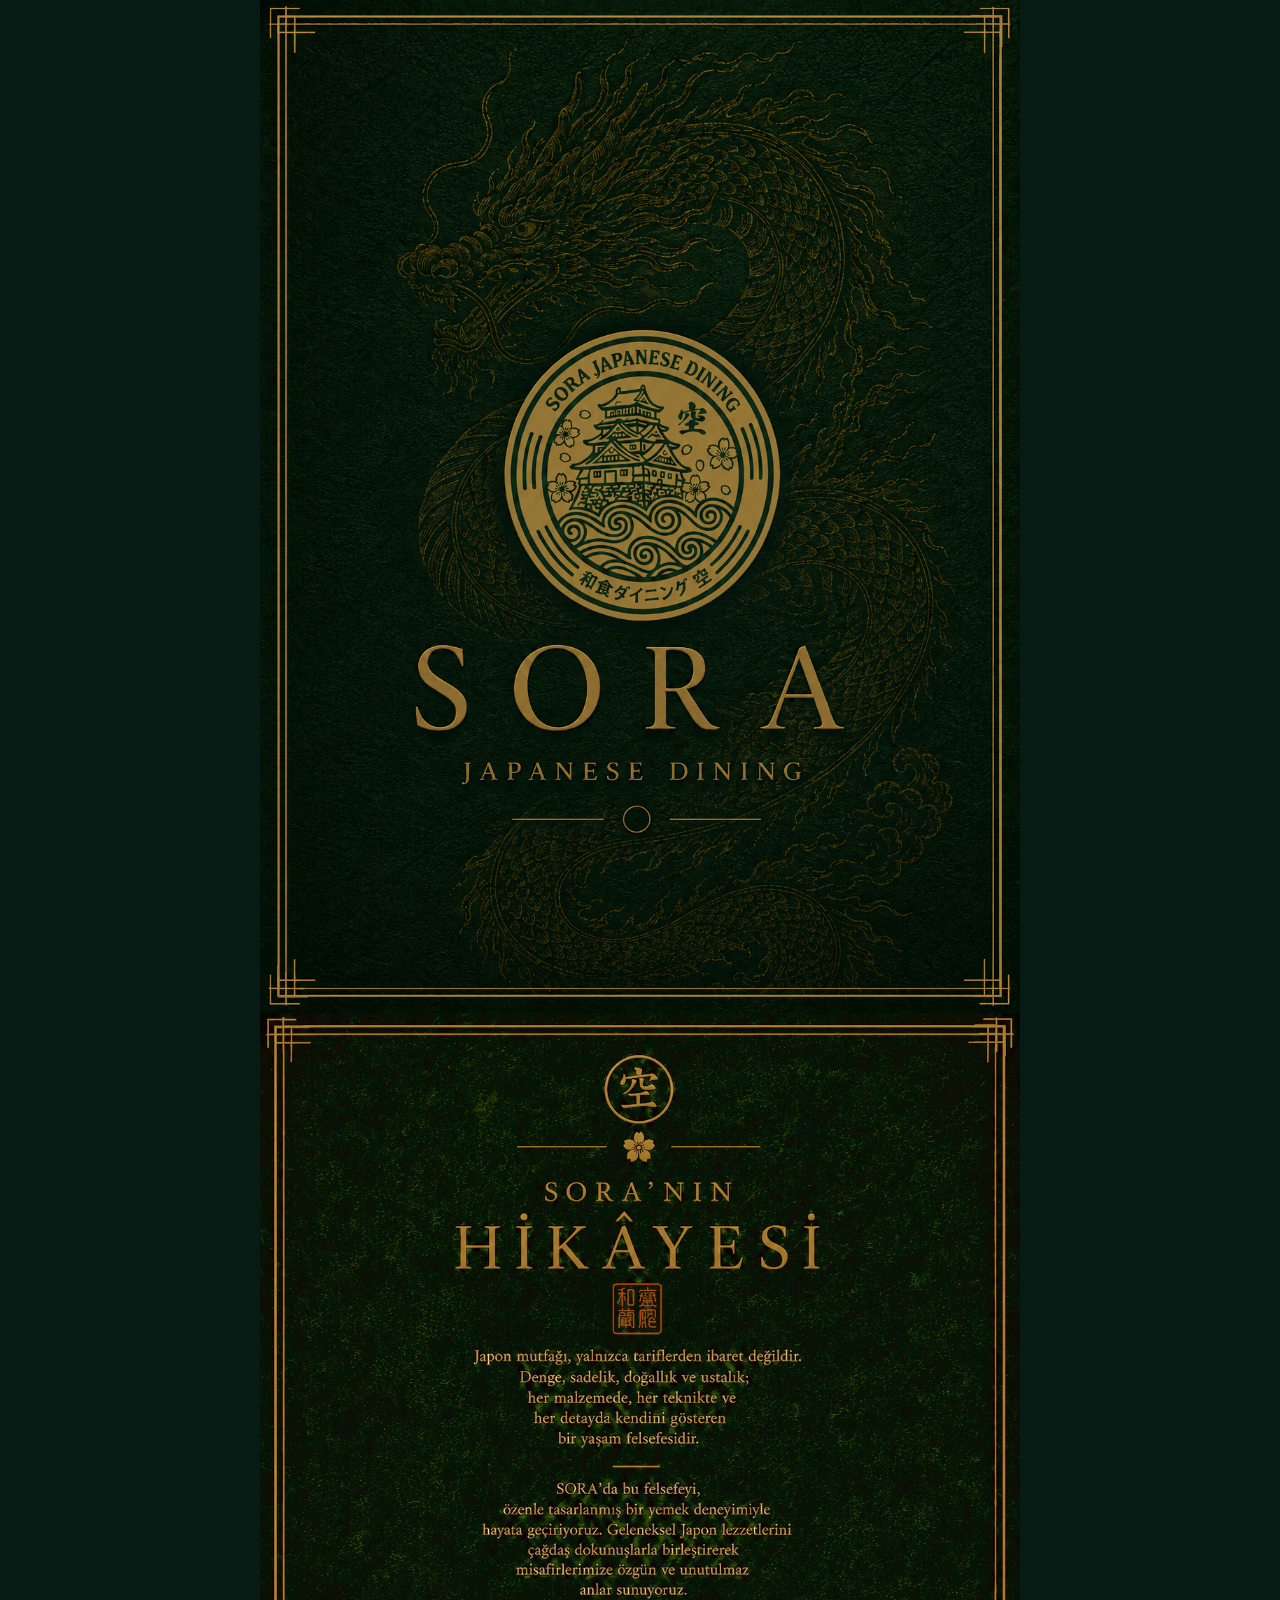
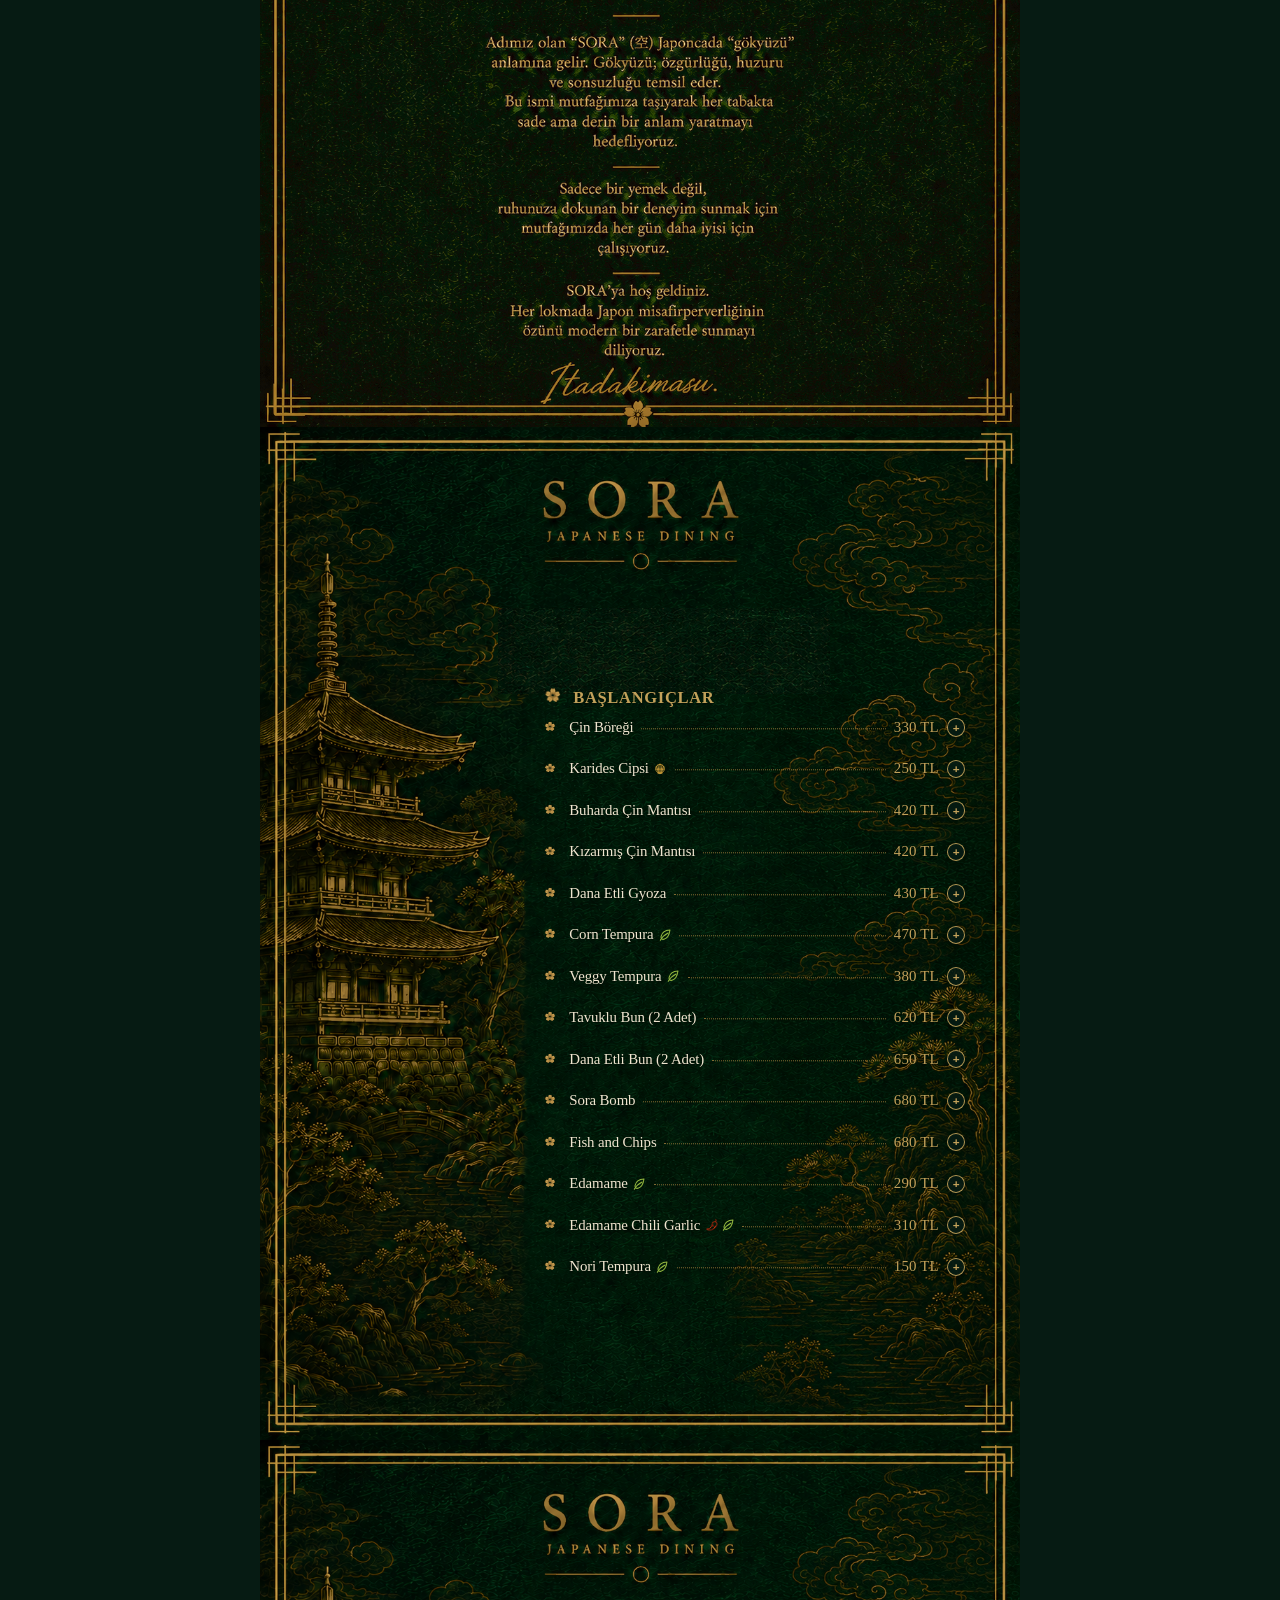
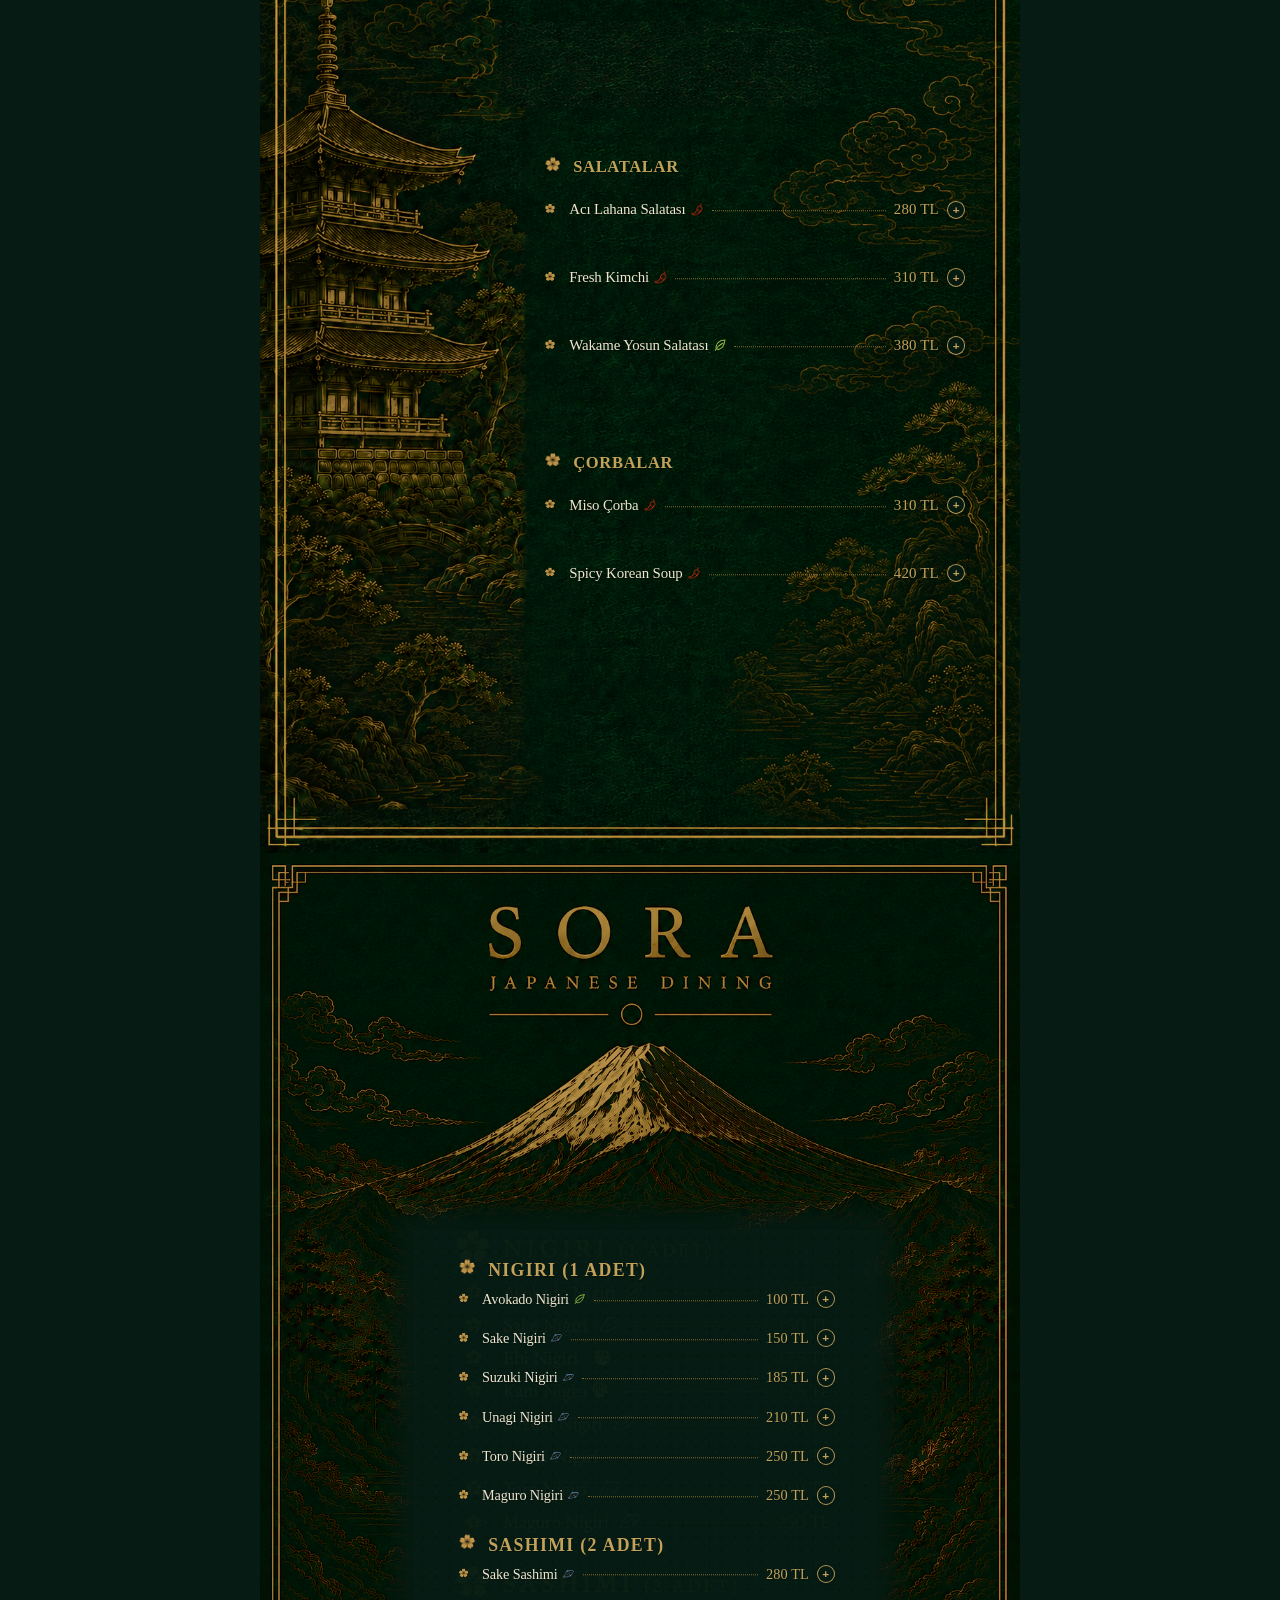
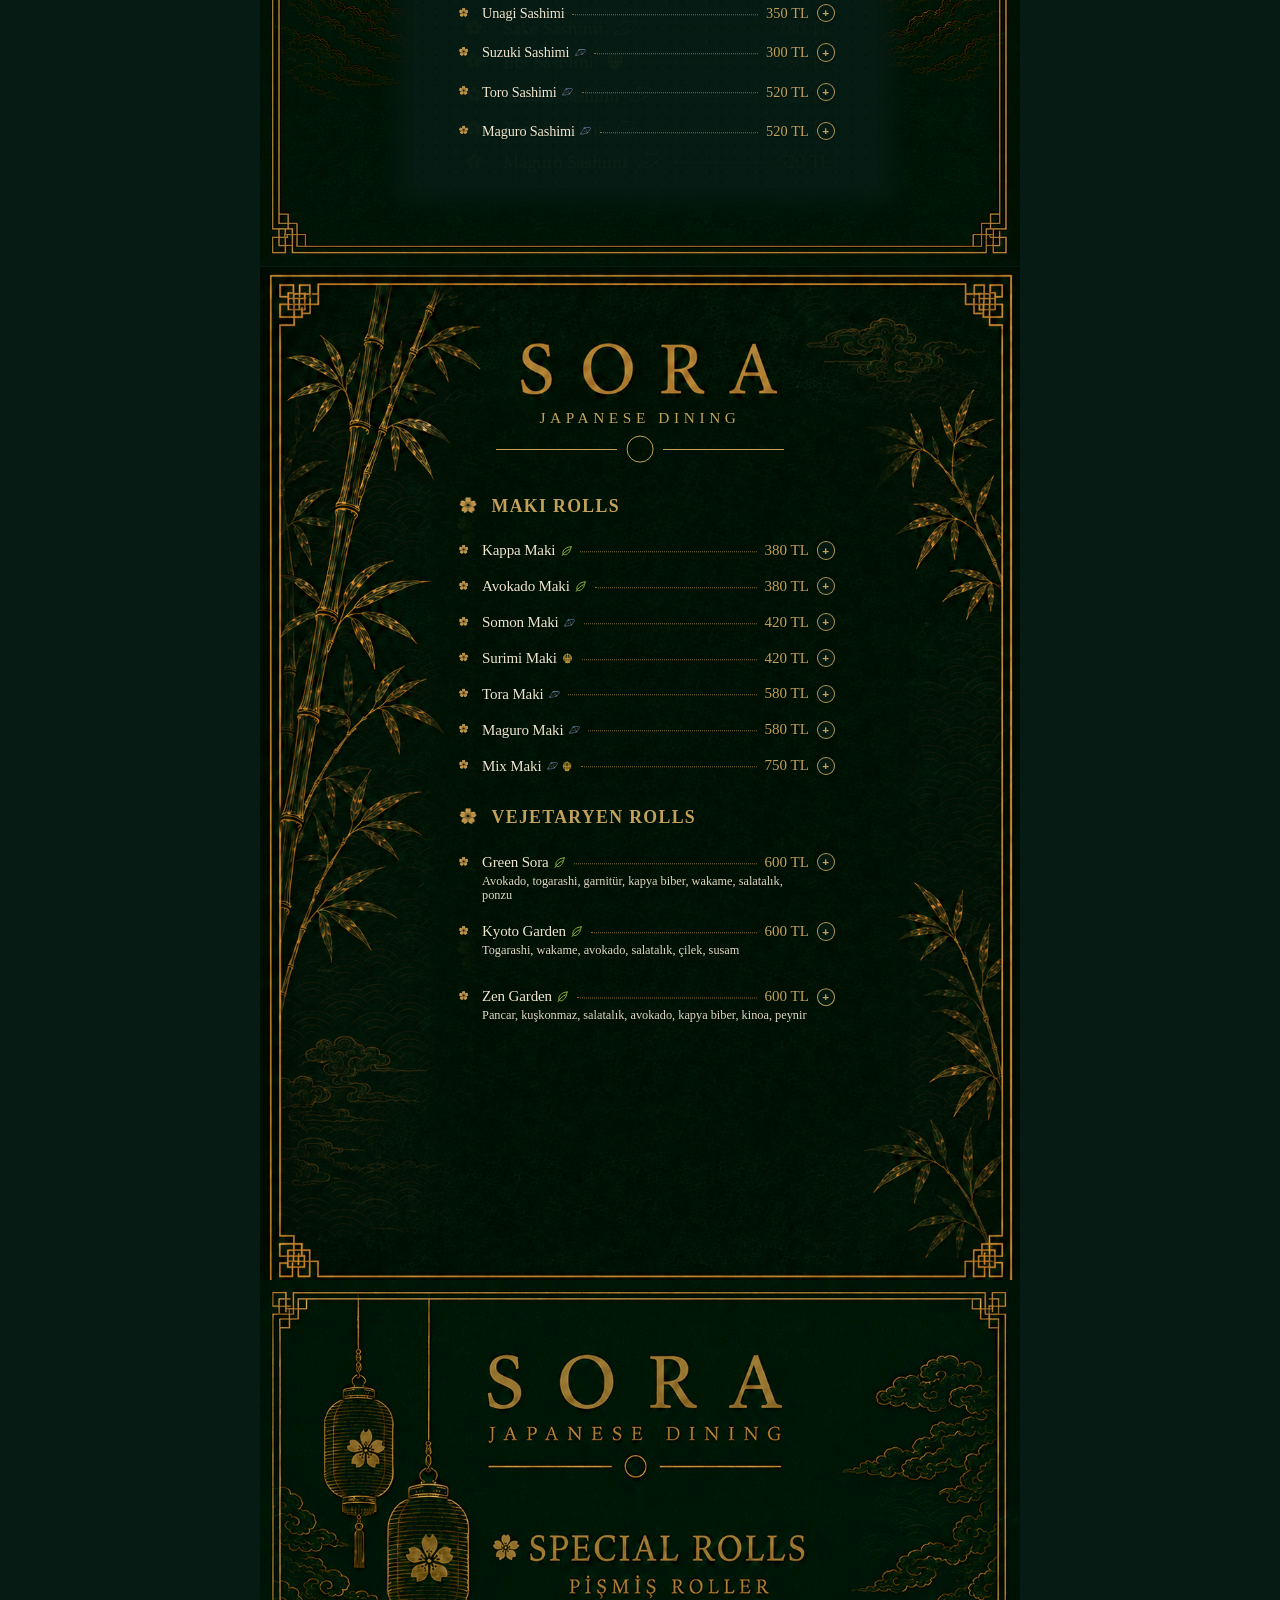
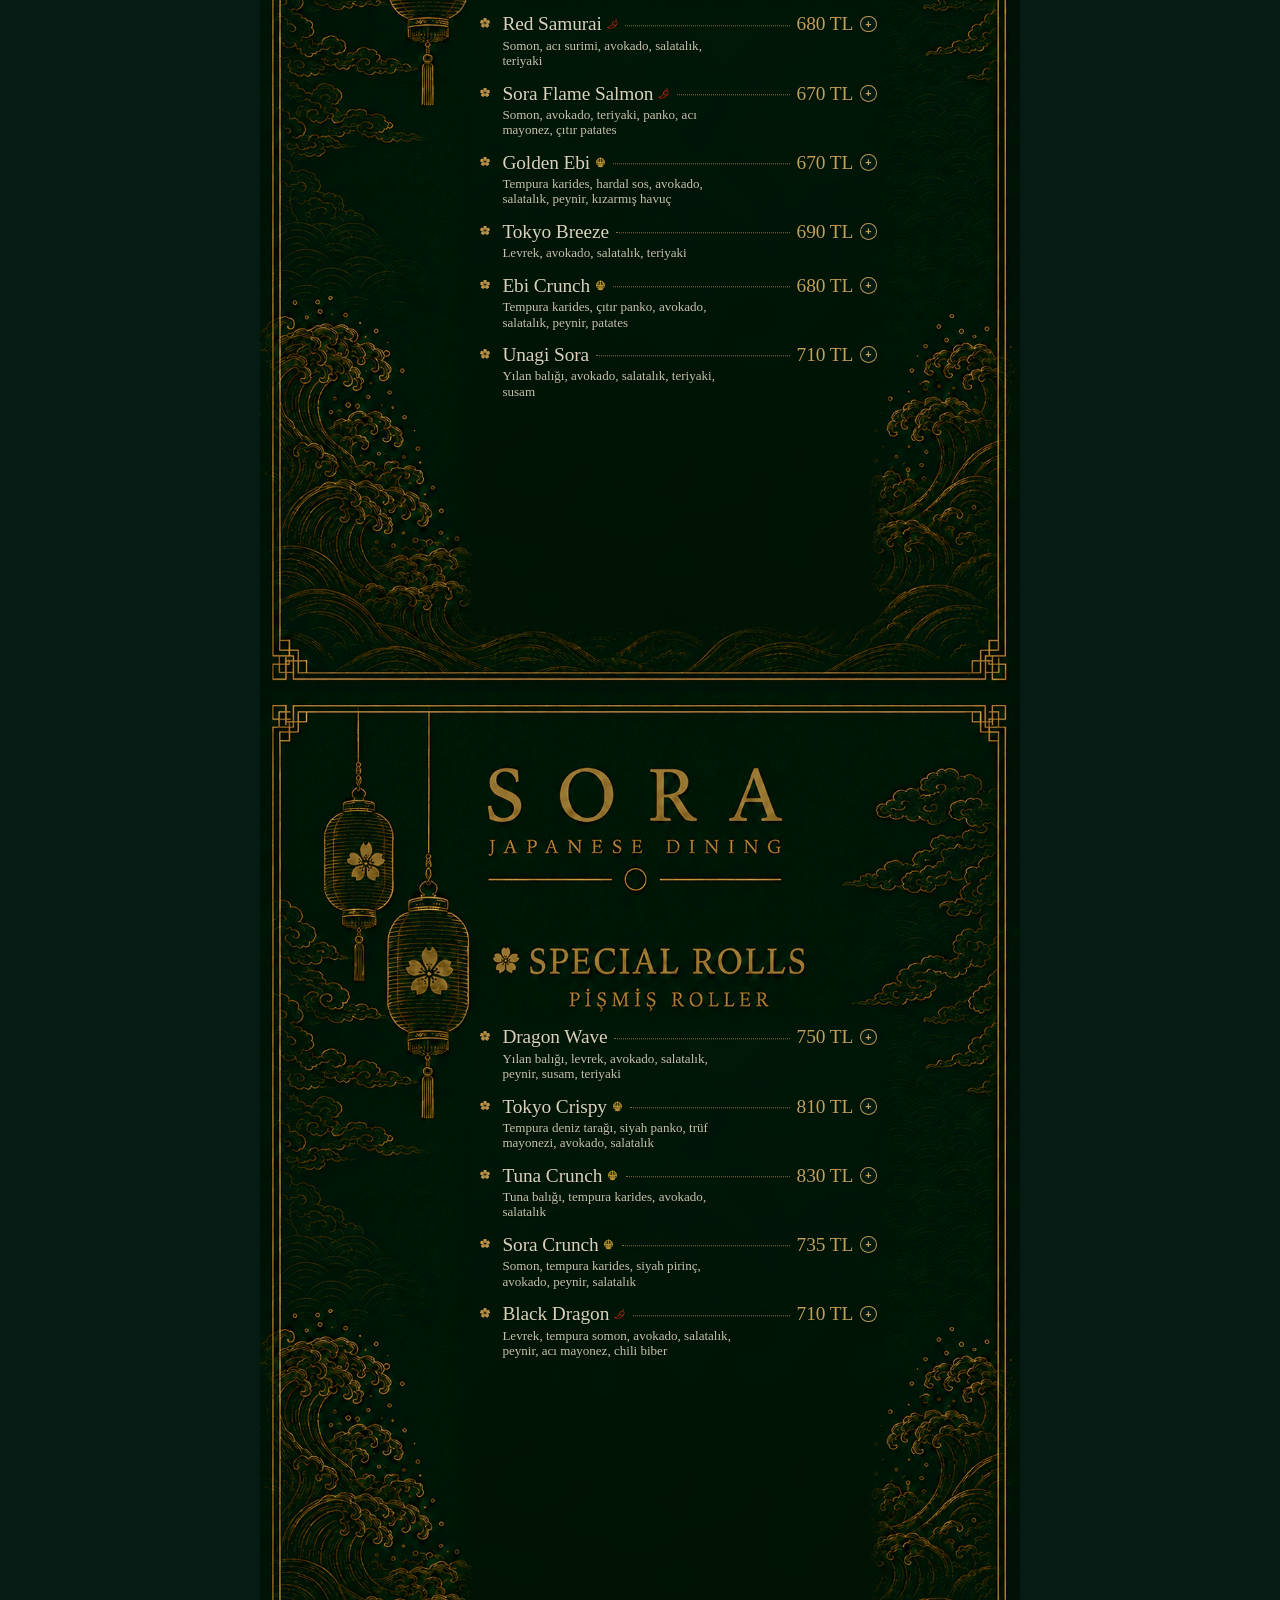
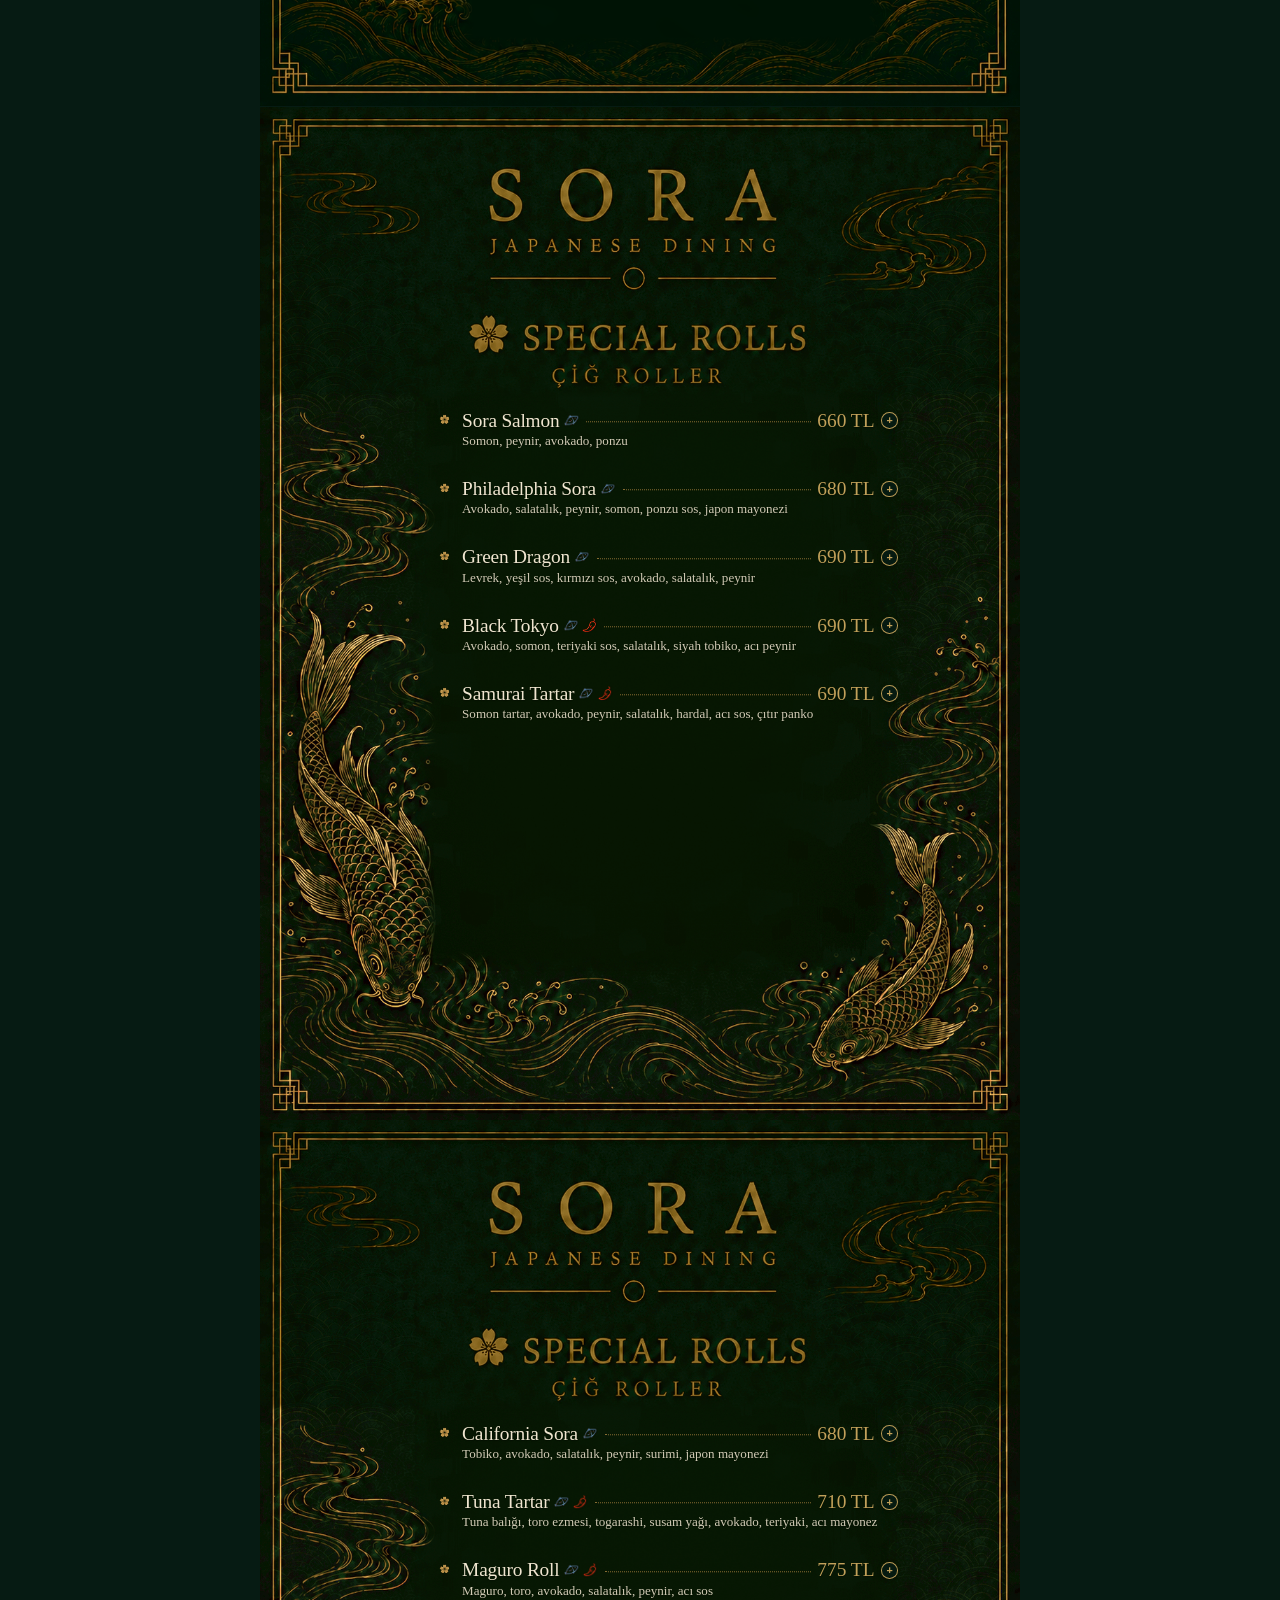
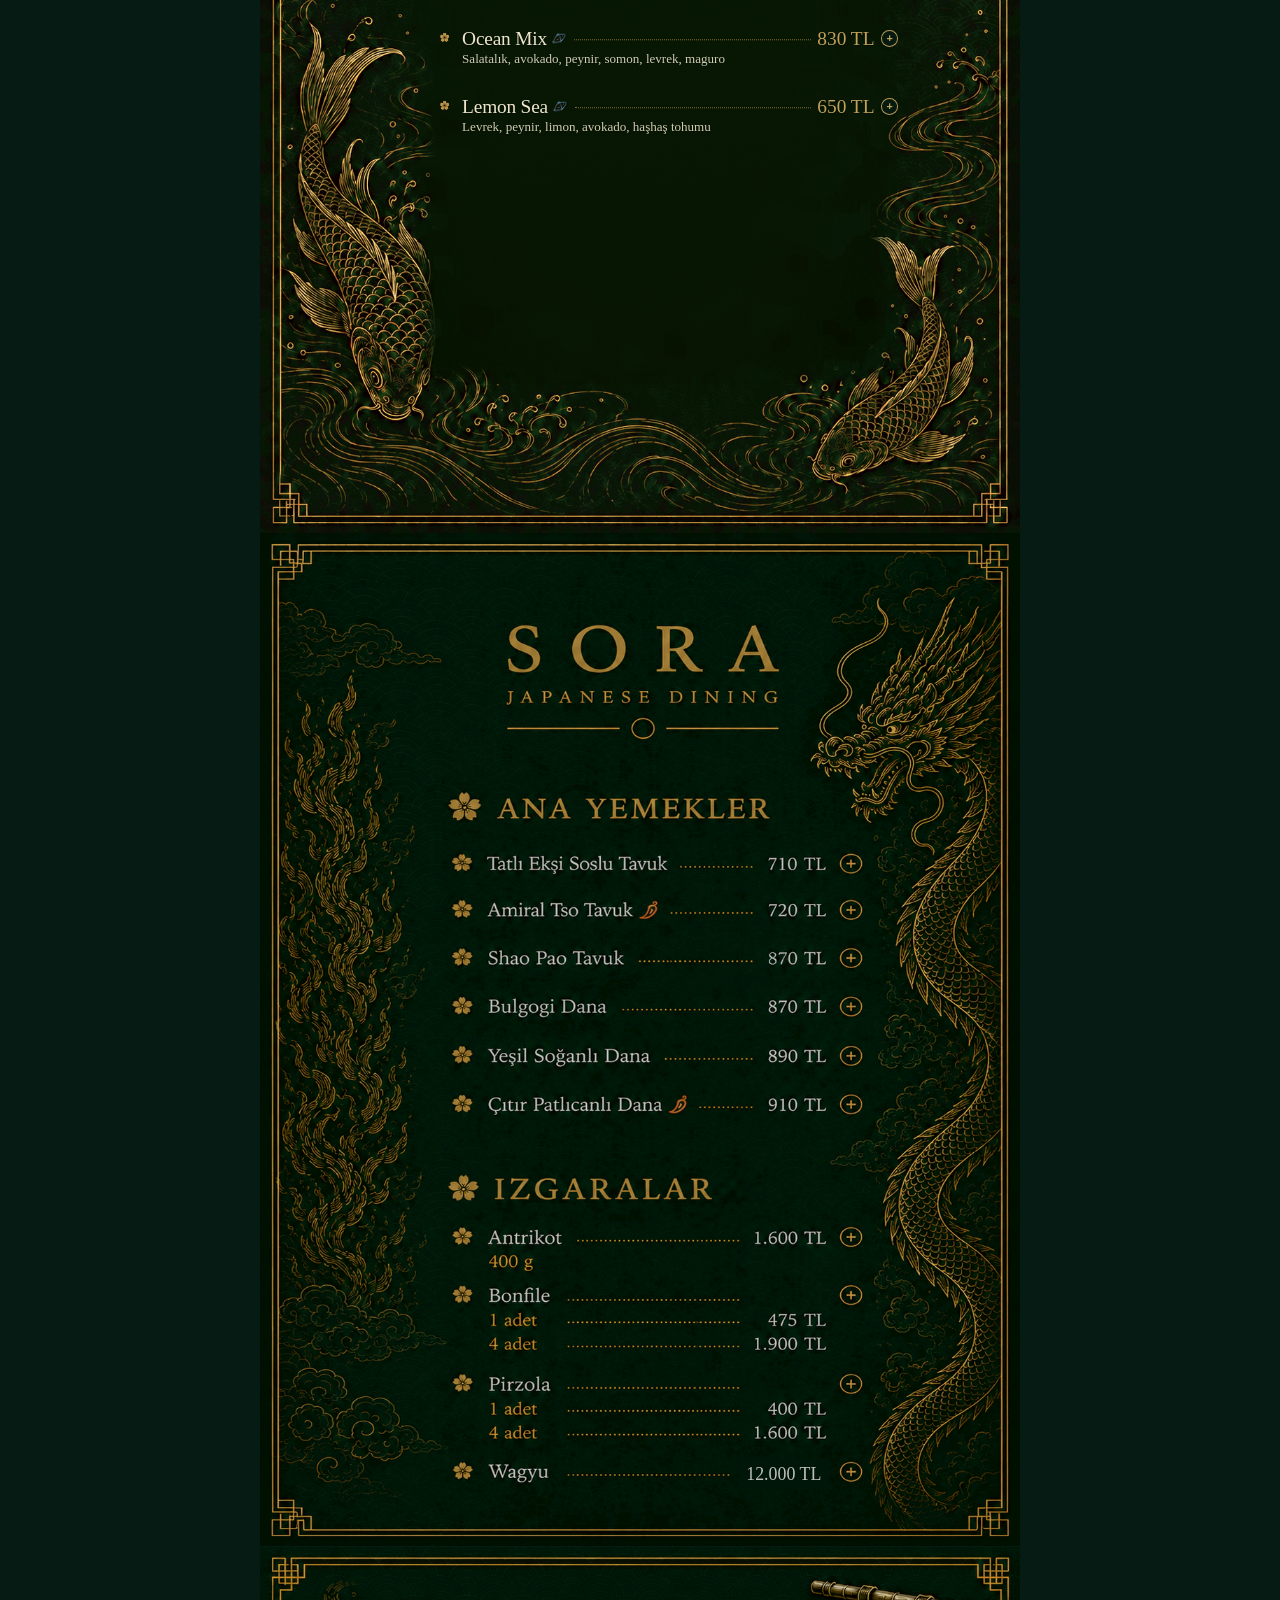
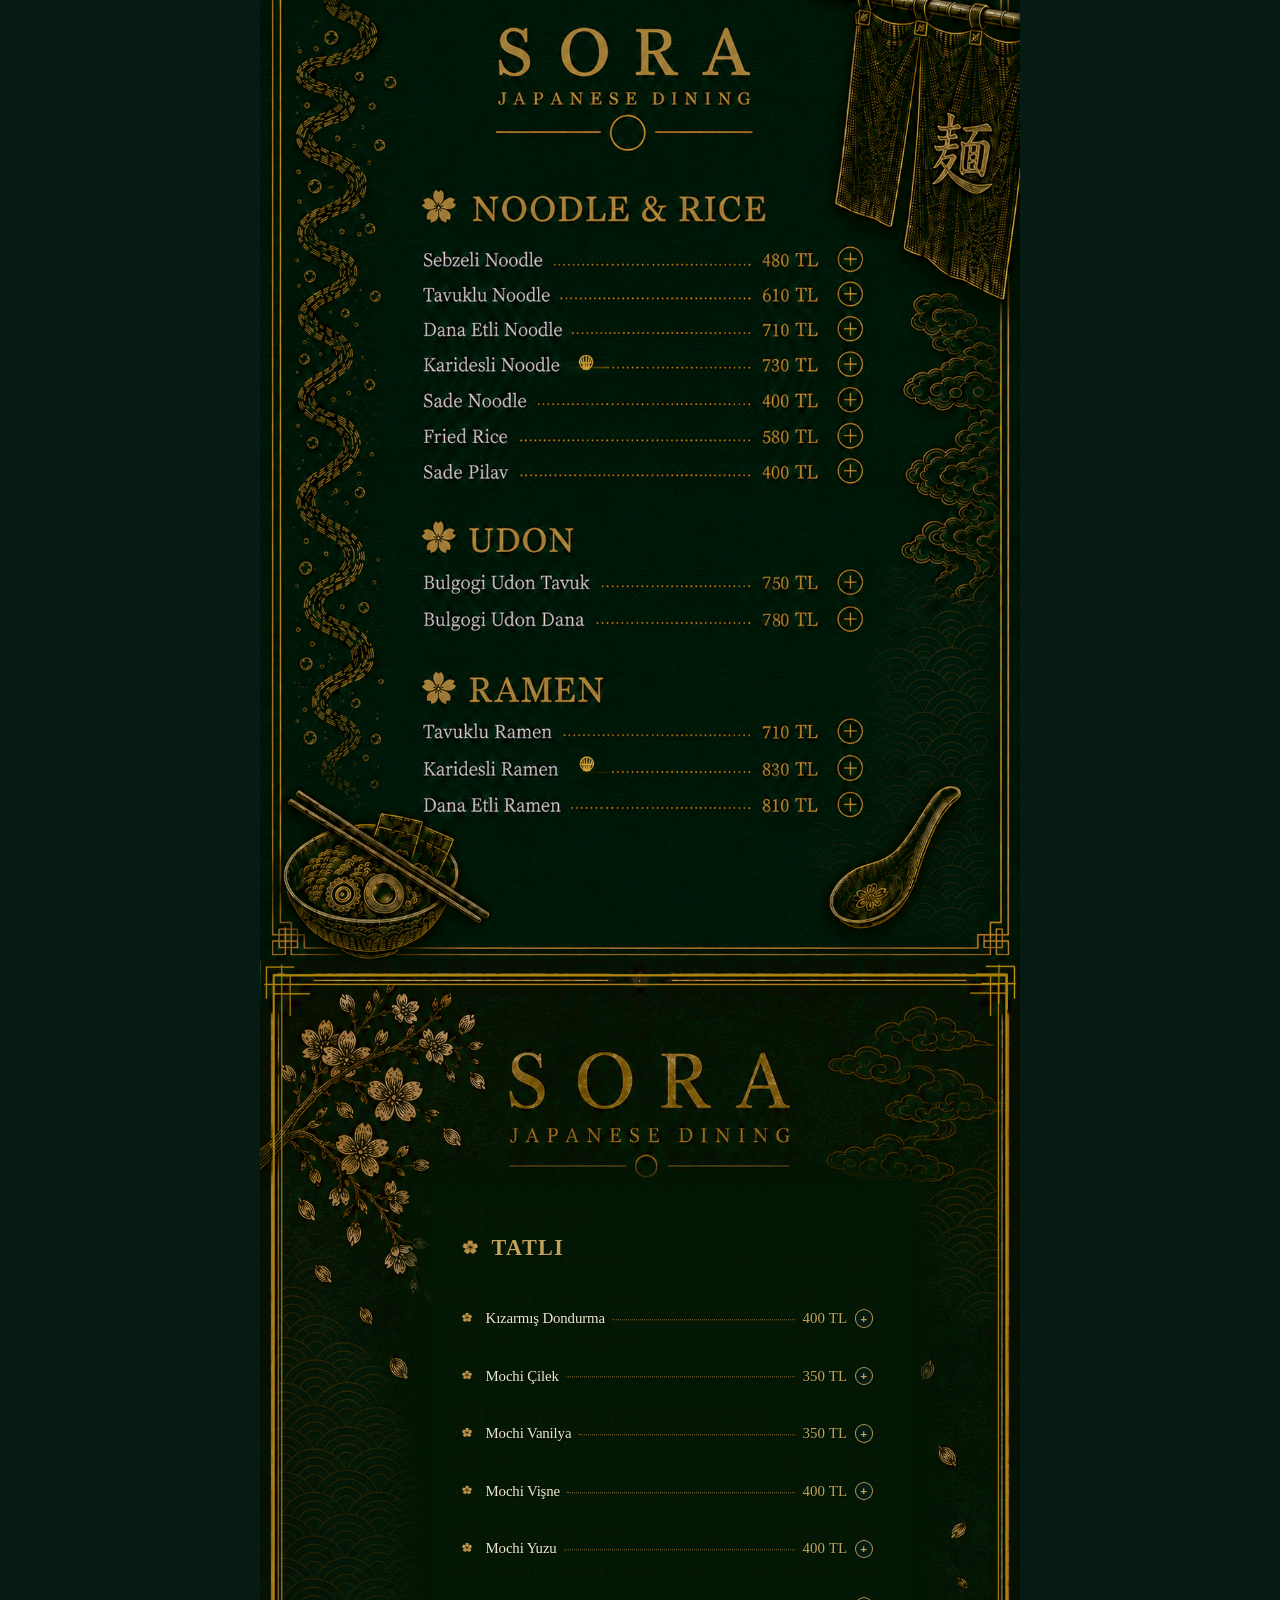
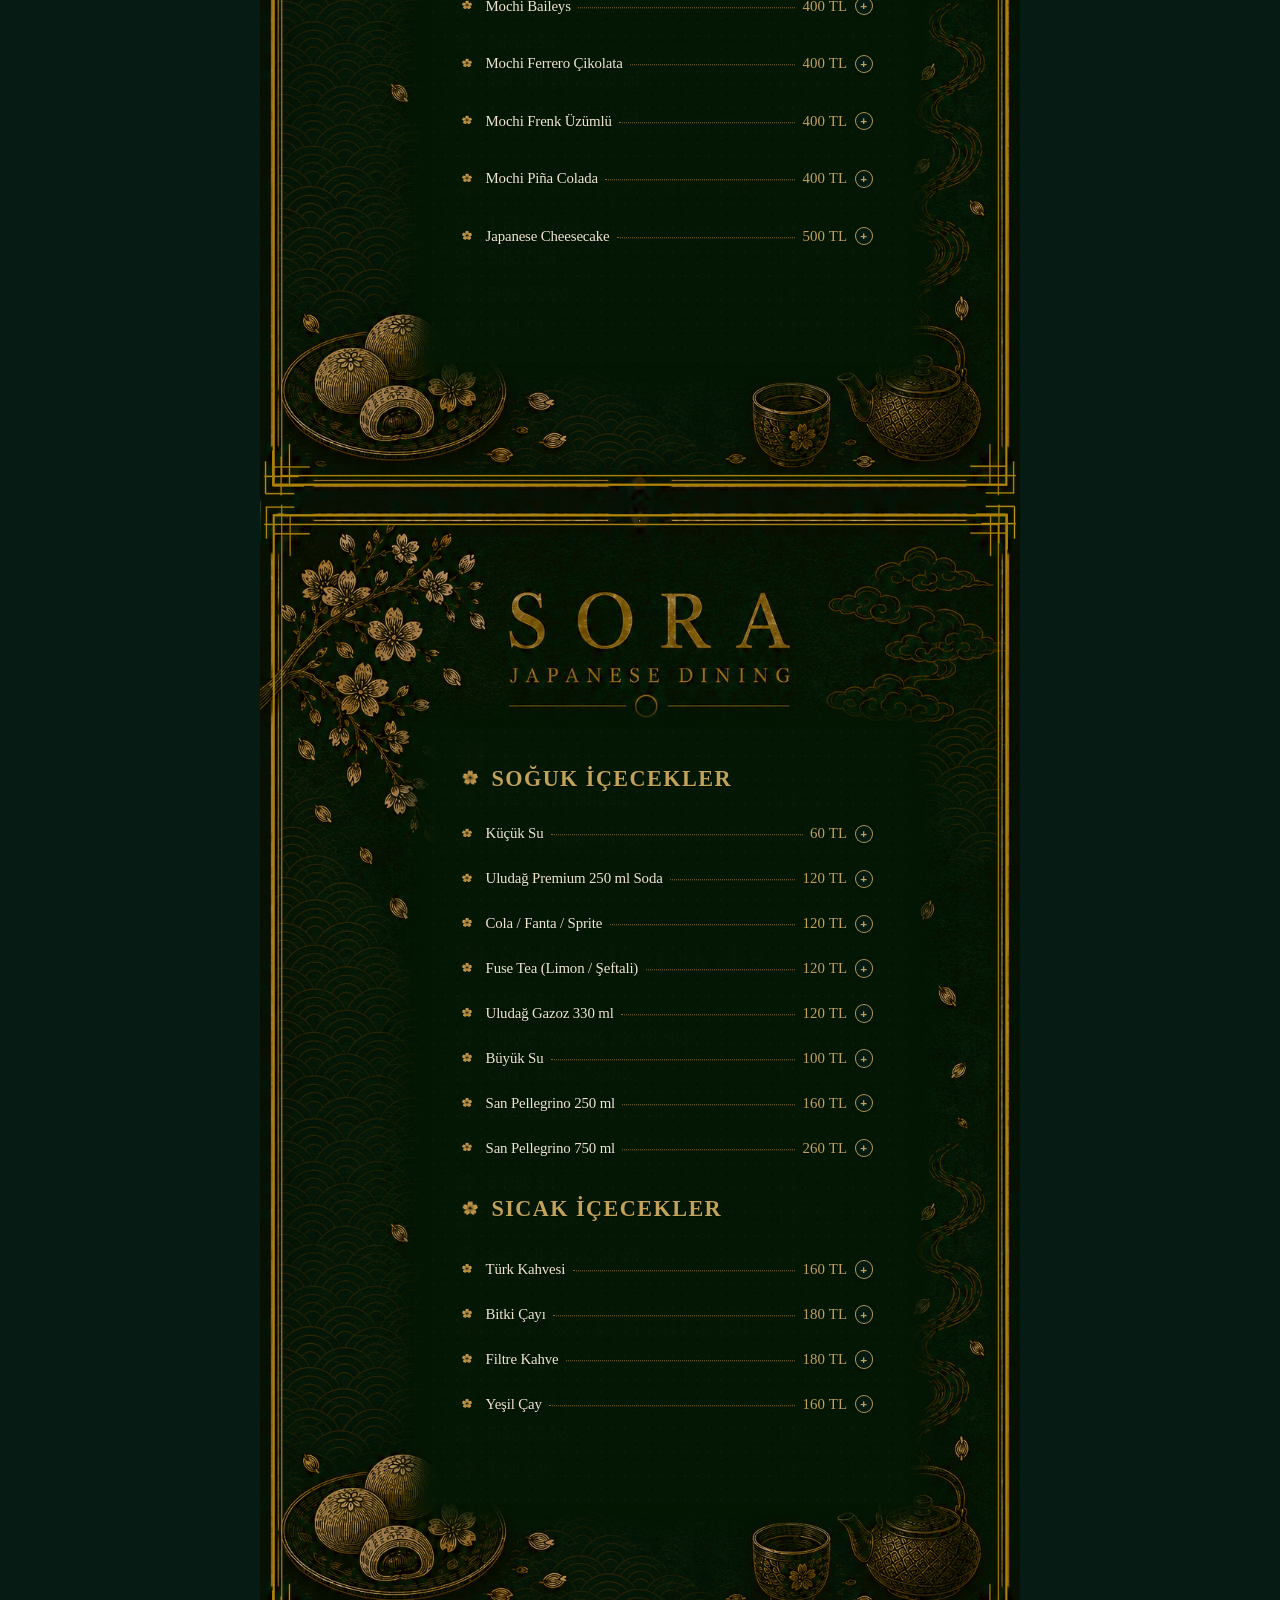
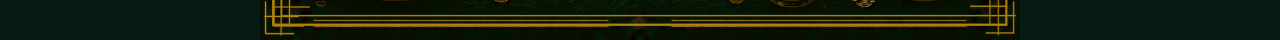
==== commit c330ec25: "Update SORA menu" ====
--- a/index.html
+++ b/index.html
@@ -5,7 +5,7 @@
   <meta name="viewport" content="width=device-width, initial-scale=1, viewport-fit=cover">
   <meta name="theme-color" content="#0B2C20">
   <title>SORA Japanese Dining</title>
-  <link rel="stylesheet" href="style.css?v=wagyu-price-colorfix-1">
+  <link rel="stylesheet" href="style.css?v=desserts-drinks-split-1">
 </head>
 <body>
   <main class="menu-stack">
@@ -75,13 +75,20 @@
       <div id="page9-nutrition-hotspots" class="page9-nutrition-hotspots" aria-label="Noodle, Udon ve Ramen besin ve alerjen bilgileri"></div>
     </section>
 
-    <section class="page image-page page10-approved-page" aria-label="Tatlılar, Soğuk İçecekler ve Sıcak İçecekler">
-      <img class="page-art" src="assets/page9-desserts-drinks-approved.png?v=2" alt="SORA Tatlılar, Soğuk İçecekler ve Sıcak İçecekler menüsü">
-      <div id="page10-nutrition-hotspots" class="page10-nutrition-hotspots" aria-label="Tatlılar ve içecekler besin ve alerjen bilgileri"></div>
+    <section class="page image-page menu-page page10-coded-page page10-desserts-page" aria-label="Tatlılar">
+      <img class="page-art" src="assets/page9-desserts-drinks-approved.png?v=2" alt="" aria-hidden="true">
+      <div class="page10-content-cover" aria-hidden="true"></div>
+      <div id="page10-desserts-menu" class="menu-items page10-coded-menu page10-desserts-menu"></div>
+    </section>
+
+    <section class="page image-page menu-page page10-coded-page page10-drinks-page" aria-label="Soğuk ve Sıcak İçecekler">
+      <img class="page-art" src="assets/page9-desserts-drinks-approved.png?v=2" alt="" aria-hidden="true">
+      <div class="page10-content-cover" aria-hidden="true"></div>
+      <div id="page10-drinks-menu" class="menu-items page10-coded-menu page10-drinks-menu"></div>
     </section>
   </main>
 
-  <script src="menu-data.js?v=wagyu-price-12000-1"></script>
-  <script src="app.js?v=wagyu-price-12000-1"></script>
+  <script src="menu-data.js?v=desserts-drinks-split-1"></script>
+  <script src="app.js?v=desserts-drinks-split-1"></script>
 </body>
 </html>
--- a/style.css
+++ b/style.css
@@ -303,6 +303,15 @@
   line-height:1.25;
 }
 .nutrition-allergens strong{color:var(--sora-gold-light)}
+.nutrition-note{
+  position:relative;
+  z-index:1;
+  margin-top:.55em;
+  color:rgba(239,229,207,.72);
+  font-size:clamp(6.5px,1.30cqw,10px);
+  line-height:1.25;
+  font-style:italic;
+}
 .nutrition-close{
   position:absolute;
   z-index:2;
@@ -856,6 +865,78 @@
   color:var(--sora-gold-light);font:400 clamp(12px,2.1cqw,16px)/1 Arial,sans-serif;cursor:pointer;
 }
 
+/* ==========================================================
+   TATLILAR & İÇECEKLER — İKİ SAYFALIK KODLANMIŞ DÜZEN
+   Metinler ve fiyatlar menu-data.js üzerinden gelir.
+   ========================================================== */
+.page10-coded-page{position:relative;container-type:inline-size;aspect-ratio:2 / 3}
+.page10-coded-page .page-art{object-fit:cover}
+.page10-content-cover{
+  position:absolute;
+  z-index:5;
+  left:22.5%;
+  right:14.5%;
+  top:20.1%;
+  height:68.0%;
+  background:
+    radial-gradient(circle at 18% 23%,rgba(32,61,31,.15) 0 1px,transparent 1.45px) 0 0/12px 12px,
+    radial-gradient(circle at 73% 66%,rgba(0,0,0,.17) 0 1px,transparent 1.6px) 0 0/15px 15px,
+    linear-gradient(rgba(4,23,4,.985),rgba(4,23,4,.985));
+  box-shadow:0 0 2.6cqw 2.35cqw rgba(4,23,4,.975);
+  pointer-events:none;
+}
+.page10-coded-menu{
+  z-index:10;
+  left:26.5%;
+  right:18.5%;
+  font-family:"Iowan Old Style","Palatino Linotype","Book Antiqua",Palatino,Georgia,serif;
+}
+.page10-desserts-menu{
+  top:21.6%;
+  height:57.8%;
+  grid-template-rows:1.45fr repeat(10,minmax(0,1fr));
+}
+.page10-drinks-menu{
+  top:21.6%;
+  height:59.7%;
+  grid-template-rows:1.45fr repeat(8,minmax(0,1fr)) 1.70fr repeat(4,minmax(0,1fr));
+}
+.page10-coded-menu .menu-heading{align-items:center}
+.page10-coded-menu .heading-flower{width:1.42em;height:1.42em}
+.page10-coded-menu .section-heading{
+  color:var(--sora-gold-light);
+  font-size:clamp(11px,2.92cqw,22.2px);
+  letter-spacing:.065em;
+}
+.page10-coded-menu .menu-item{
+  grid-template-columns:1.05em minmax(0,max-content) minmax(.8em,1fr) max-content 1.55em;
+  column-gap:.46em;
+}
+.page10-coded-menu .menu-flower{width:.90em;height:.90em}
+.page10-coded-menu .item-name,
+.page10-coded-menu .item-price{
+  font-size:clamp(8.4px,1.96cqw,14.9px);
+}
+.page10-coded-menu .nutrition-toggle{
+  width:1.55em;
+  height:1.55em;
+  padding:0;
+  border:1px solid rgba(194,161,90,.92);
+  border-radius:50%;
+  display:grid;
+  place-items:center;
+  background:rgba(6,27,19,.90);
+  color:var(--sora-gold-light);
+  font:700 clamp(8px,1.55cqw,12px)/1 Arial,sans-serif;
+  cursor:pointer;
+  box-shadow:0 1px 4px rgba(0,0,0,.28);
+  touch-action:manipulation;
+  -webkit-tap-highlight-color:transparent;
+}
+.page10-coded-menu .nutrition-toggle.is-active{background:rgba(11,44,32,.98)}
+.page10-coded-menu .nutrition-toggle:focus-visible{outline:2px solid rgba(223,191,114,.9);outline-offset:2px}
+.page10-coded-page .nutrition-panel{left:25.0%;right:16.5%}
+
 
 /* California Sora açıklaması menu-data.js'den okunur.
    Alttaki kilitli görseldeki eski açıklama, mevcut temiz arka plan görselinin
@@ -1330,6 +1411,24 @@
     white-space:normal;
     overflow-wrap:break-word;
   }
+
+  /* Kodlanmış tatlı ve içecek sayfaları */
+  .page10-content-cover{left:18.5%;right:7.5%;box-shadow:0 0 3.2cqw 2.8cqw rgba(4,23,4,.98)}
+  .page10-coded-menu{left:22%;right:10.5%}
+  .page10-coded-menu .menu-item{
+    grid-template-columns:.92em minmax(0,max-content) minmax(.35em,1fr) max-content 1.45em;
+    column-gap:.30em;
+  }
+  .page10-coded-menu .section-heading{
+    font-size:11px;
+    font-size:clamp(11px,3.3vw,16px);
+  }
+  .page10-coded-menu .item-name,
+  .page10-coded-menu .item-price{
+    font-size:8.2px;
+    font-size:clamp(8.2px,2.55vw,12px);
+  }
+  .page10-coded-page .nutrition-panel{left:15%;right:7%}
 
   /* Açılır besin ve alerjen kartları */
   .nutrition-panel,
@@ -1368,6 +1467,7 @@
 
   .nutrition-macros,
   .nutrition-allergens,
+  .nutrition-note,
   .page5-coded-panel-macros,
   .page5-coded-panel-allergens,
   .page7-coded-panel-macros,
@@ -1390,4 +1490,5 @@
   .page5-coded-menu{left:20%;right:11%;gap:1.1vw}
   .page6-coded-menu{left:24% !important;right:10% !important;gap:1.35vw}
   .page7-coded-page .page7-coded-menu{left:21%;right:10%;gap:2.8vw}
-}
+  .page10-coded-menu{left:20.5%;right:8%}
+}
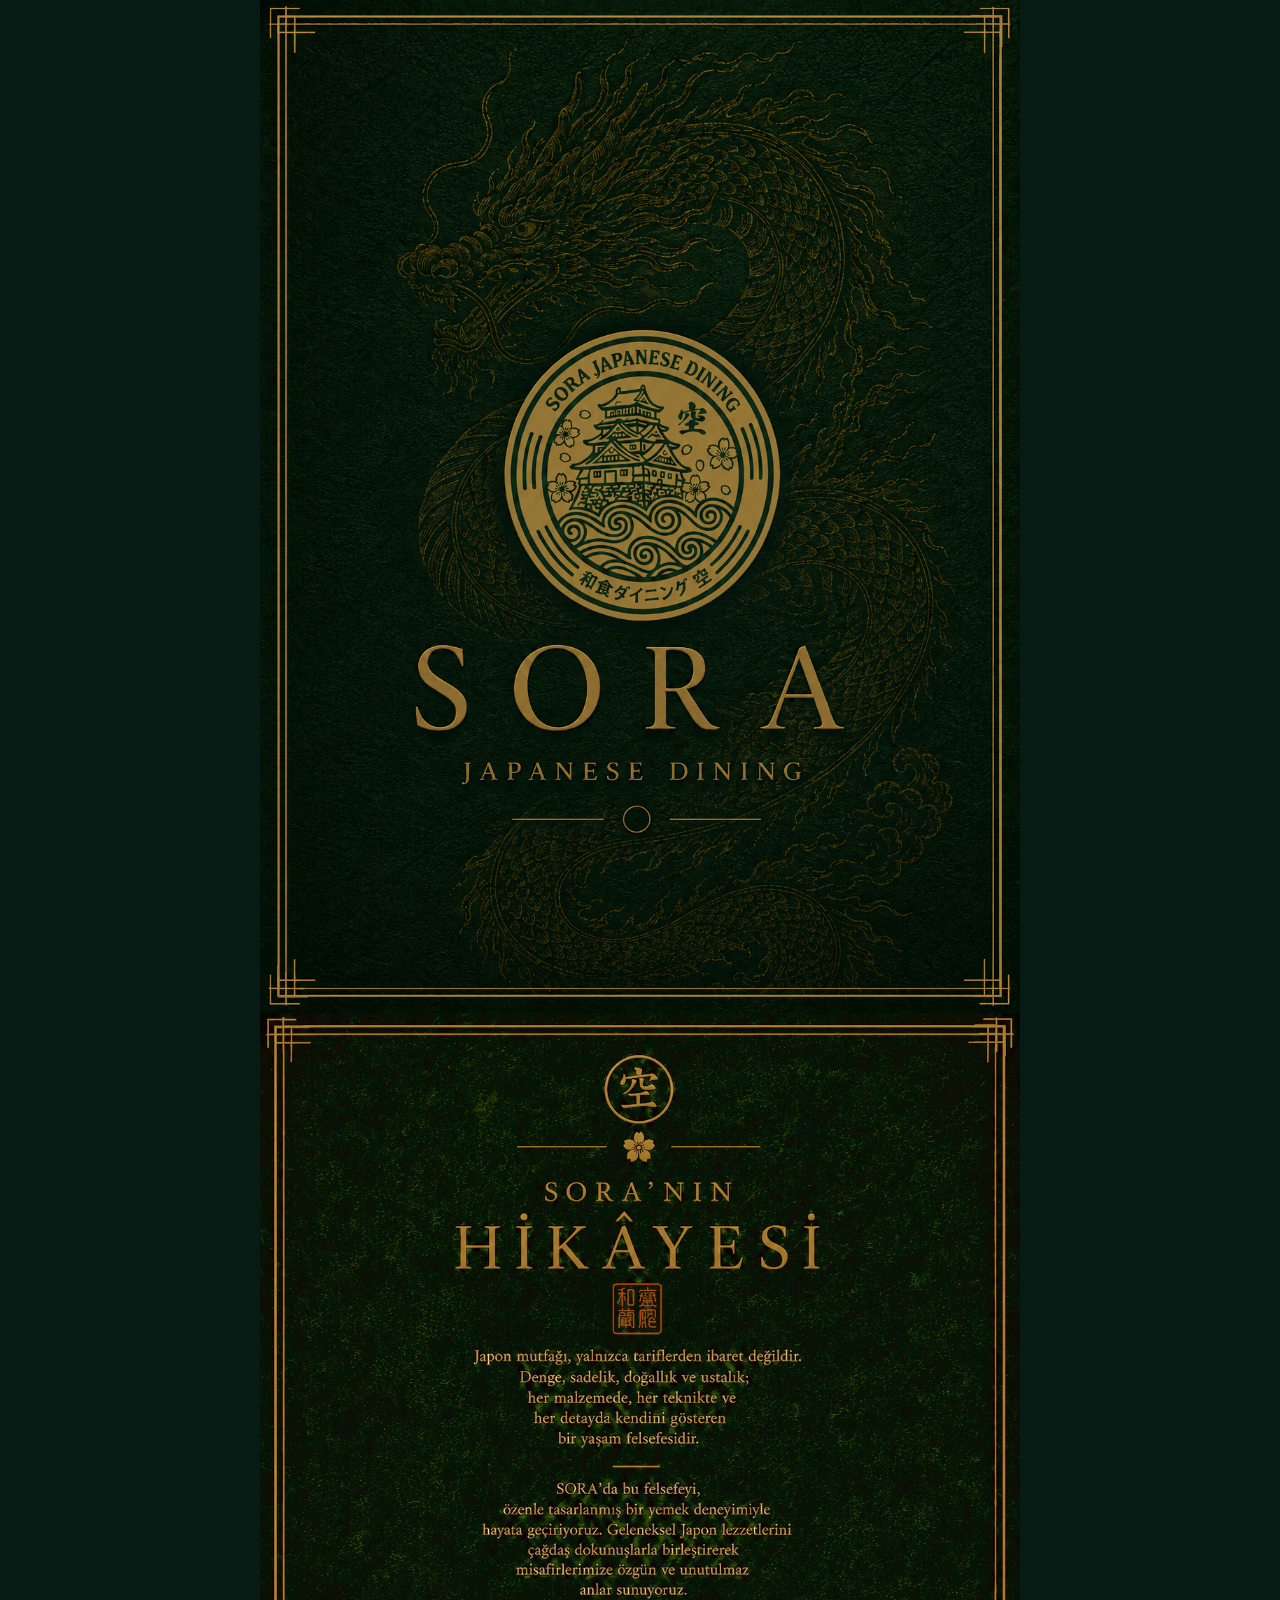
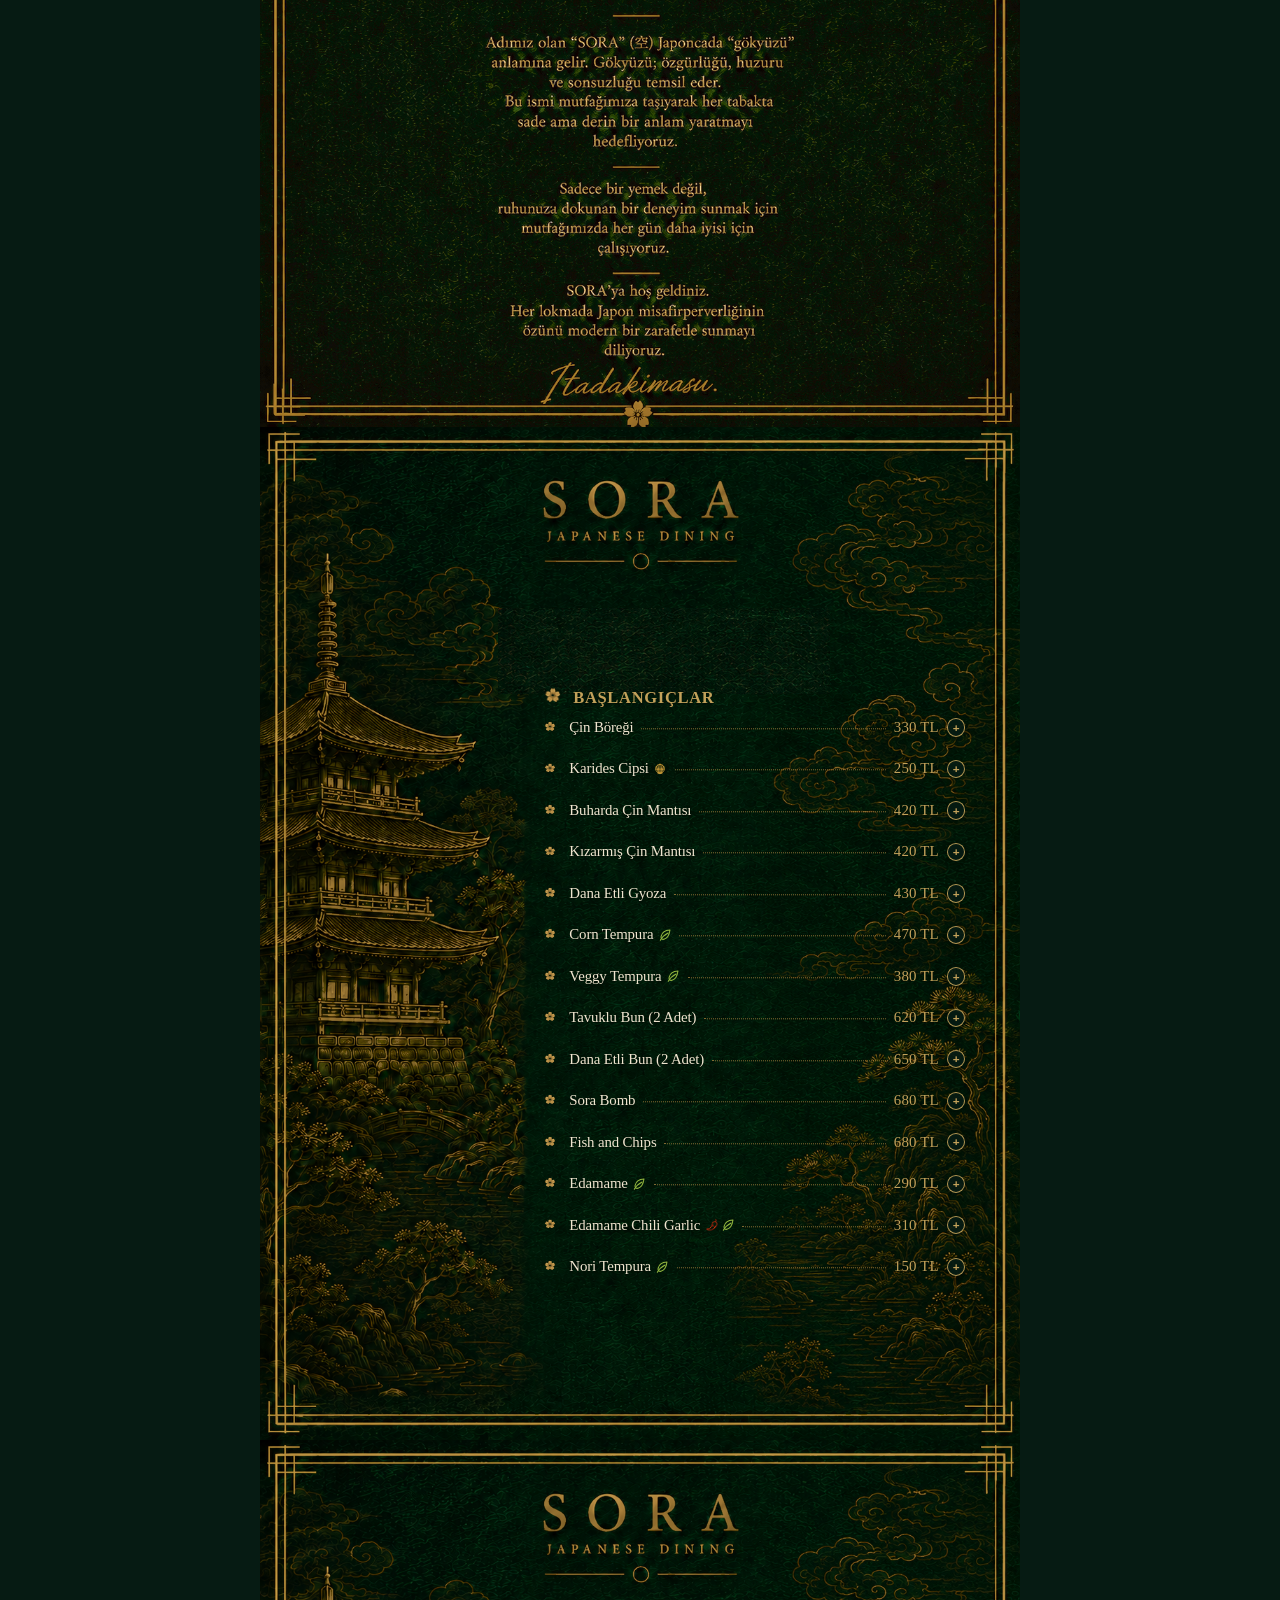
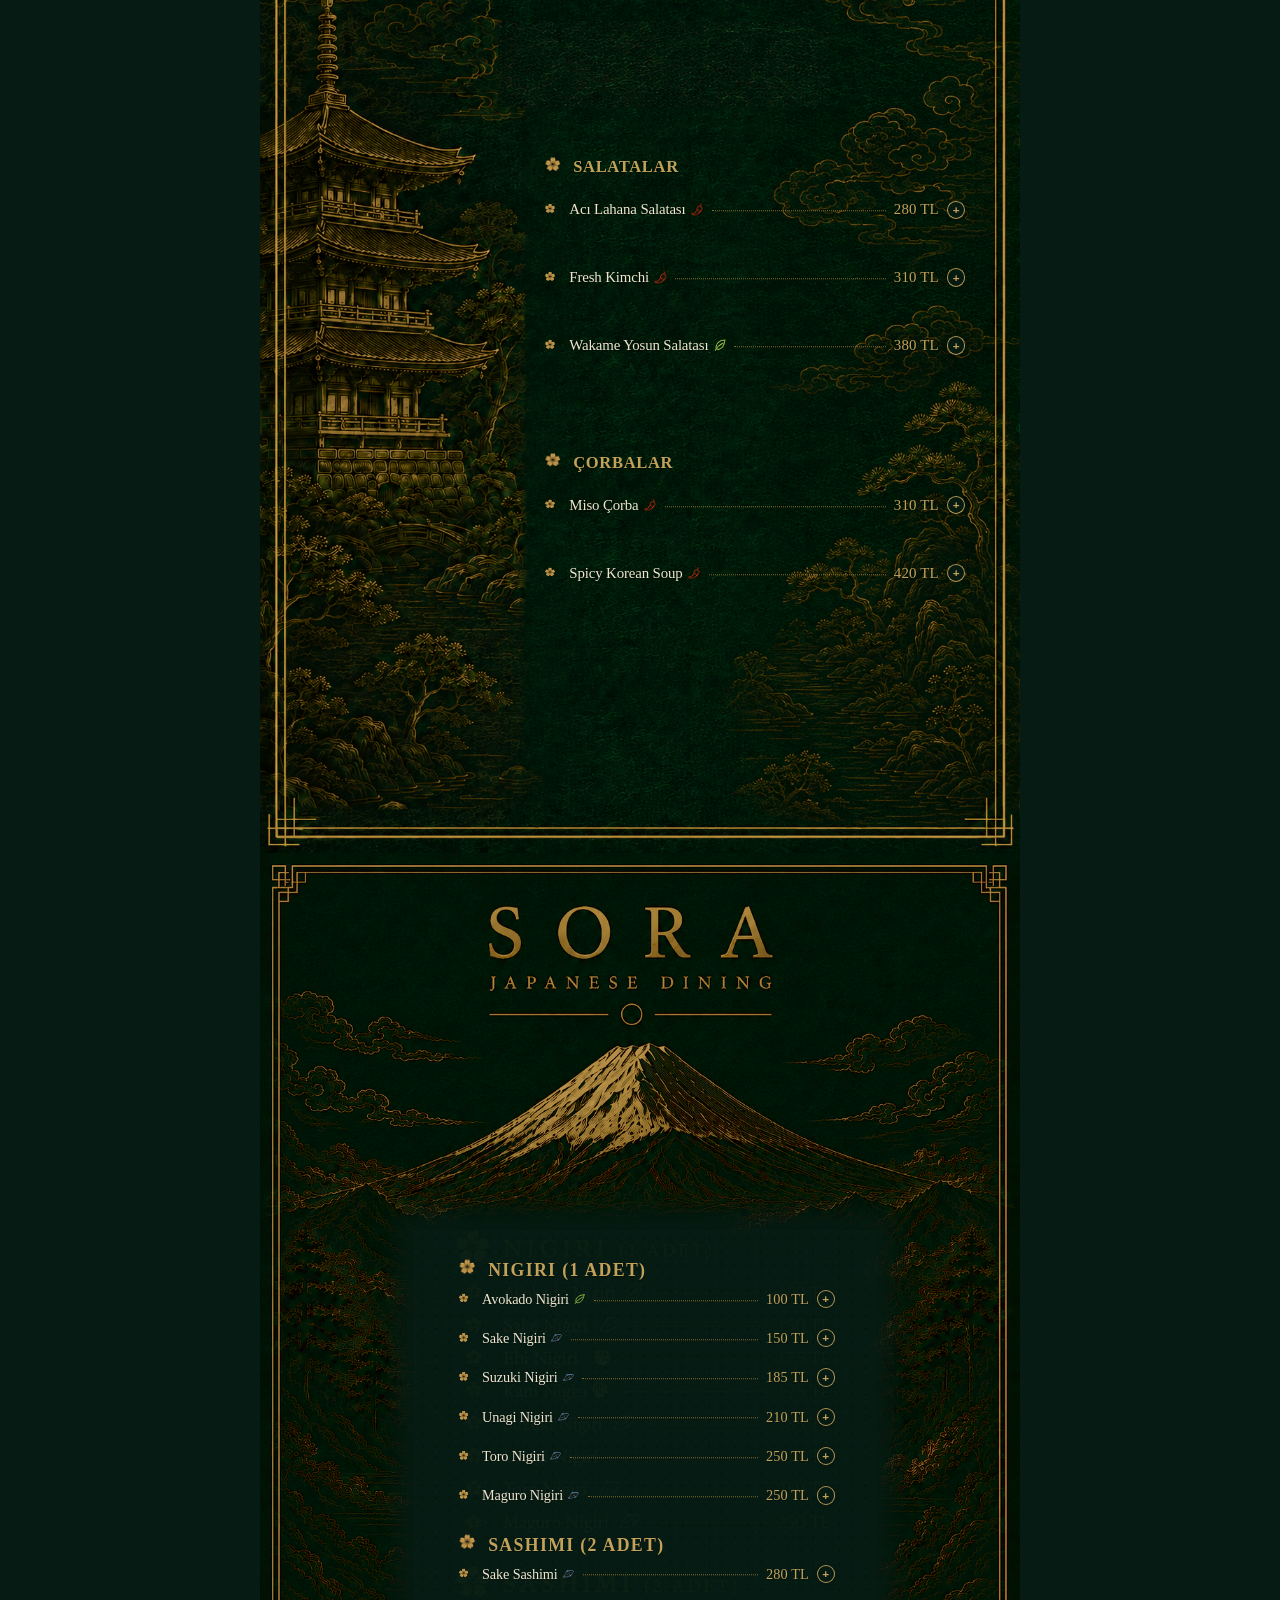
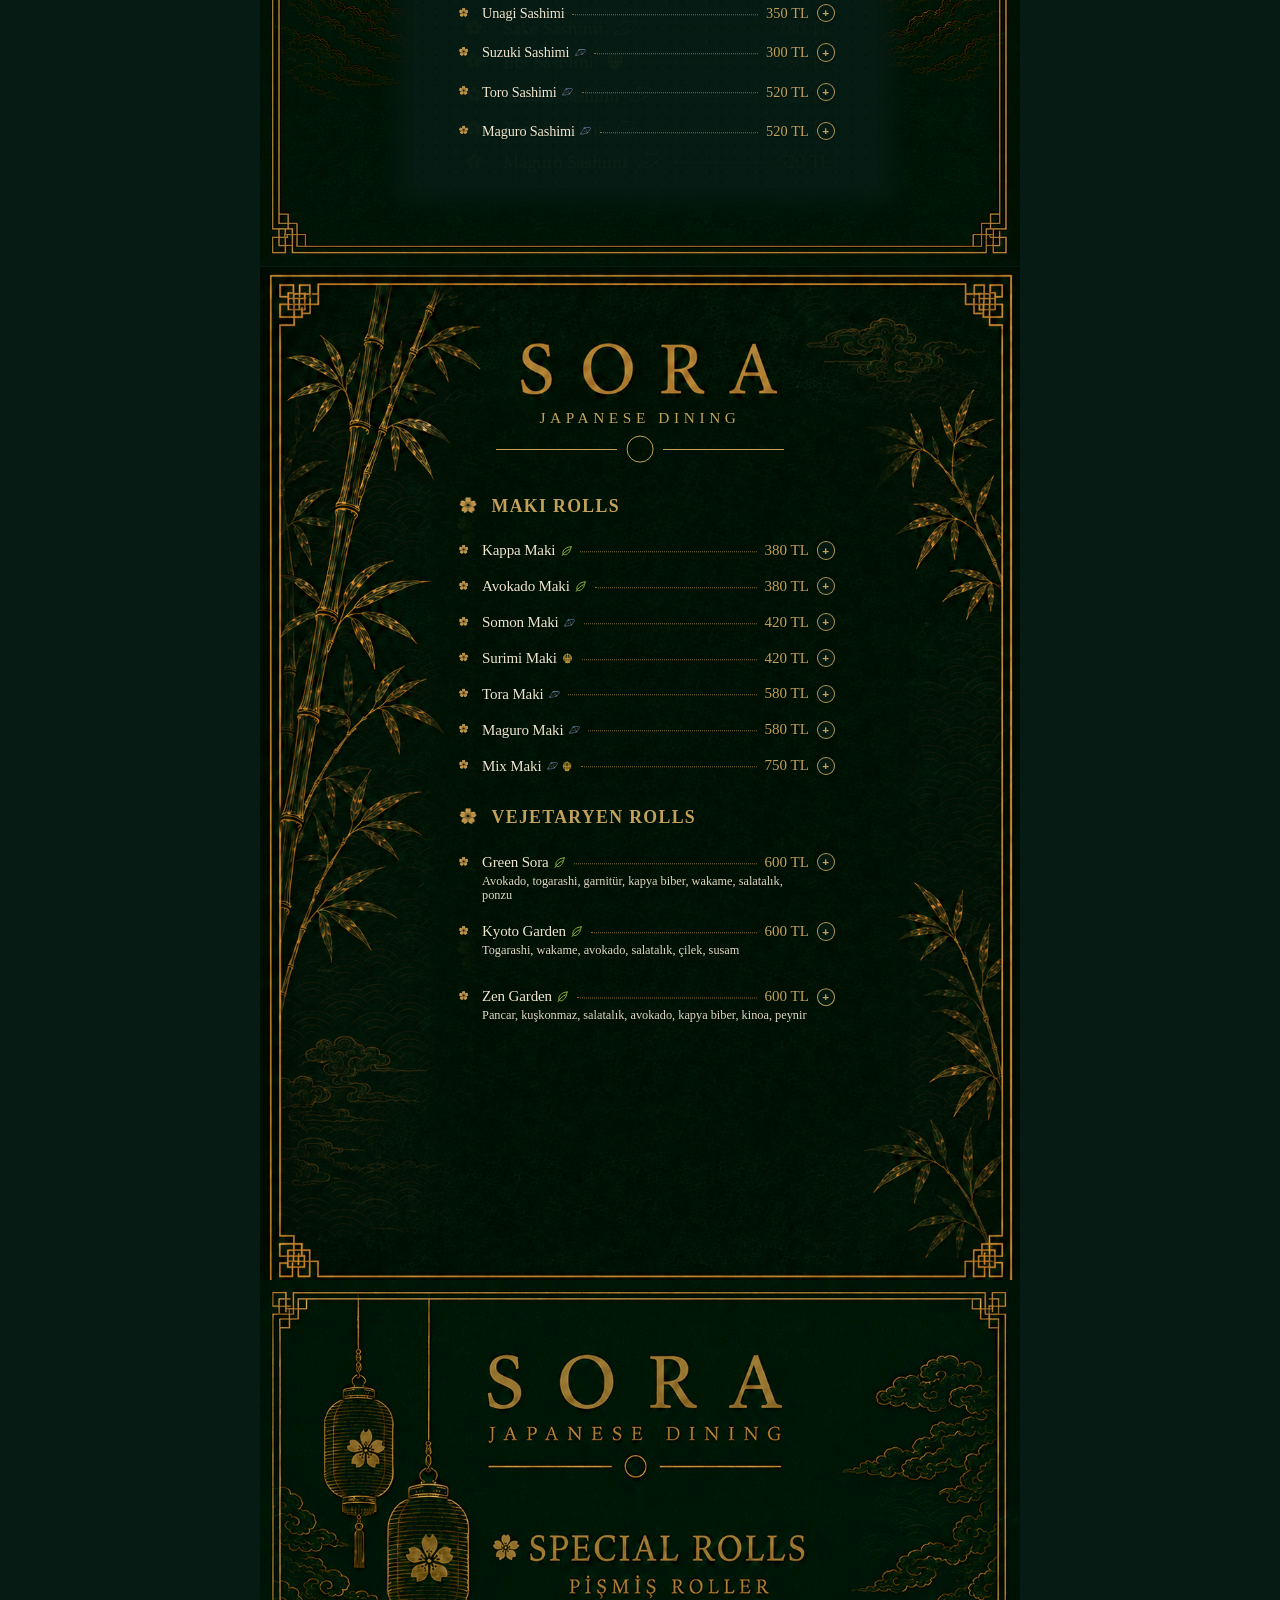
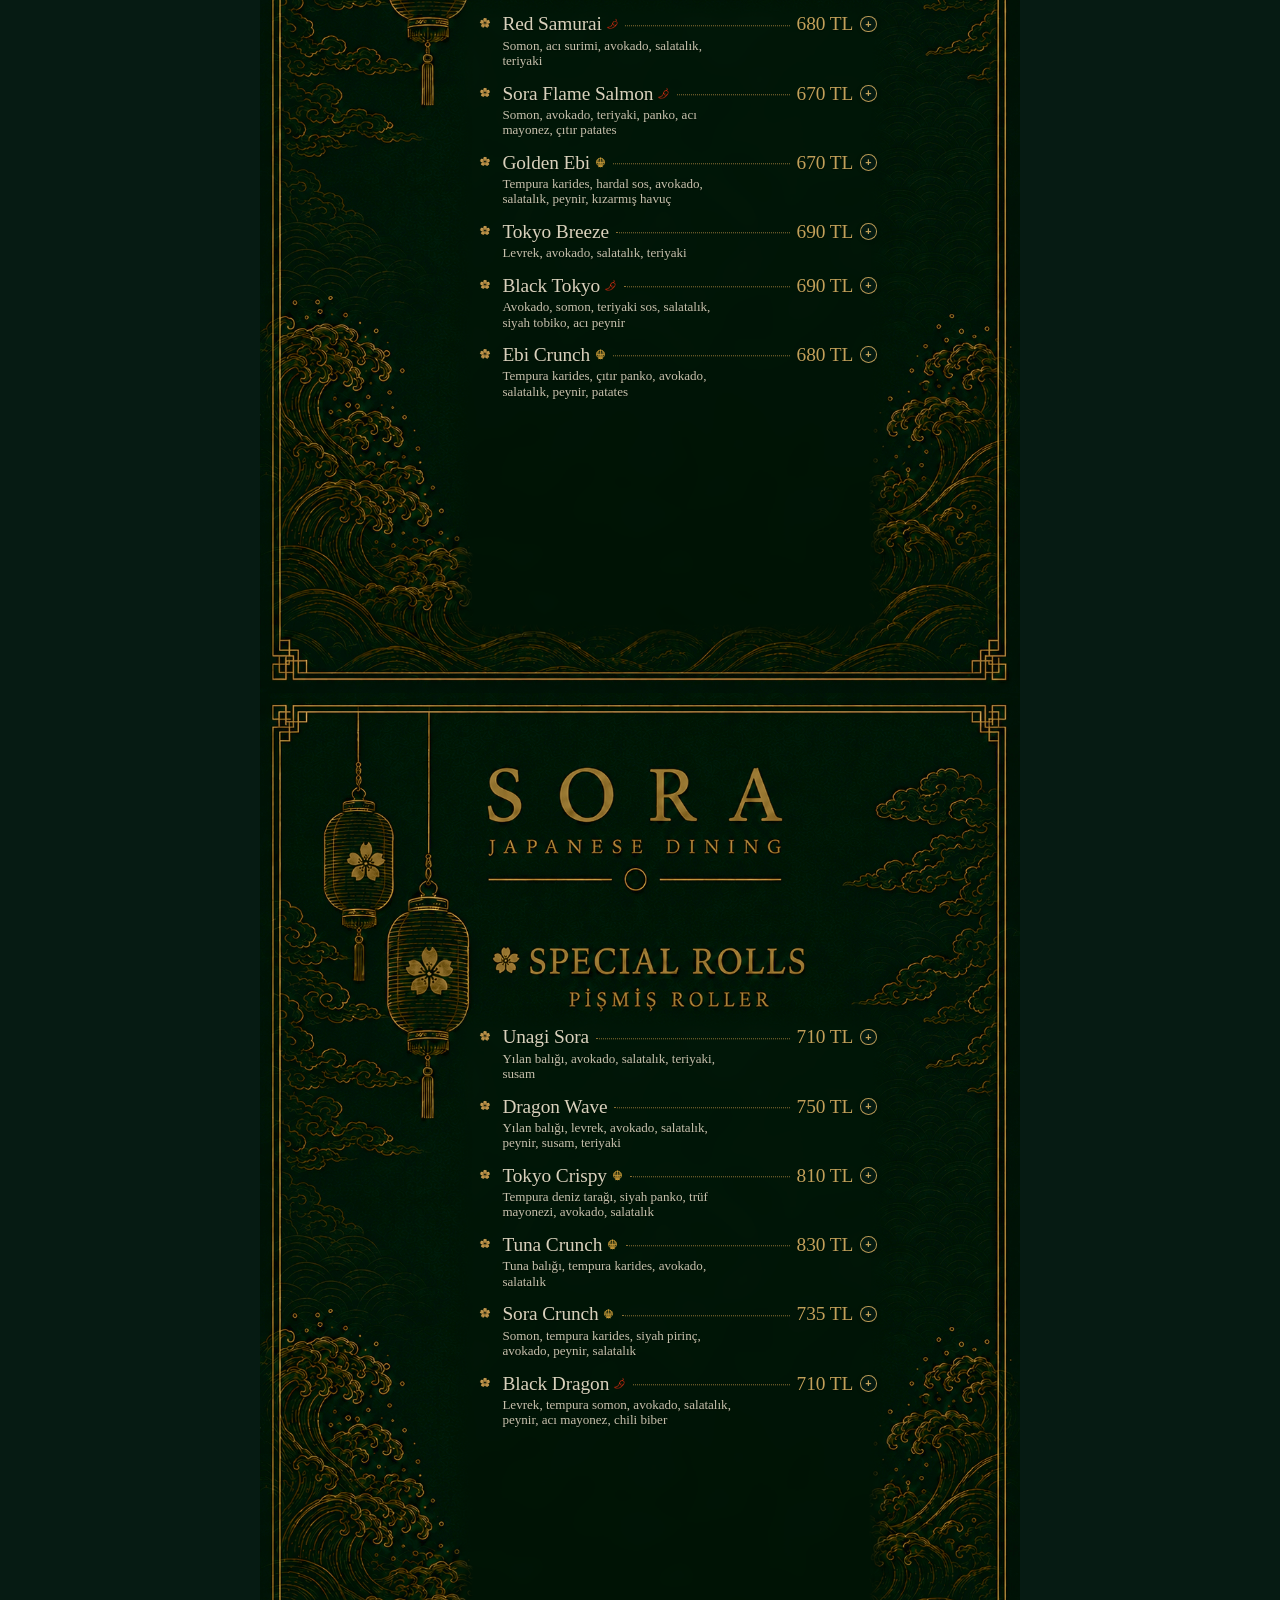
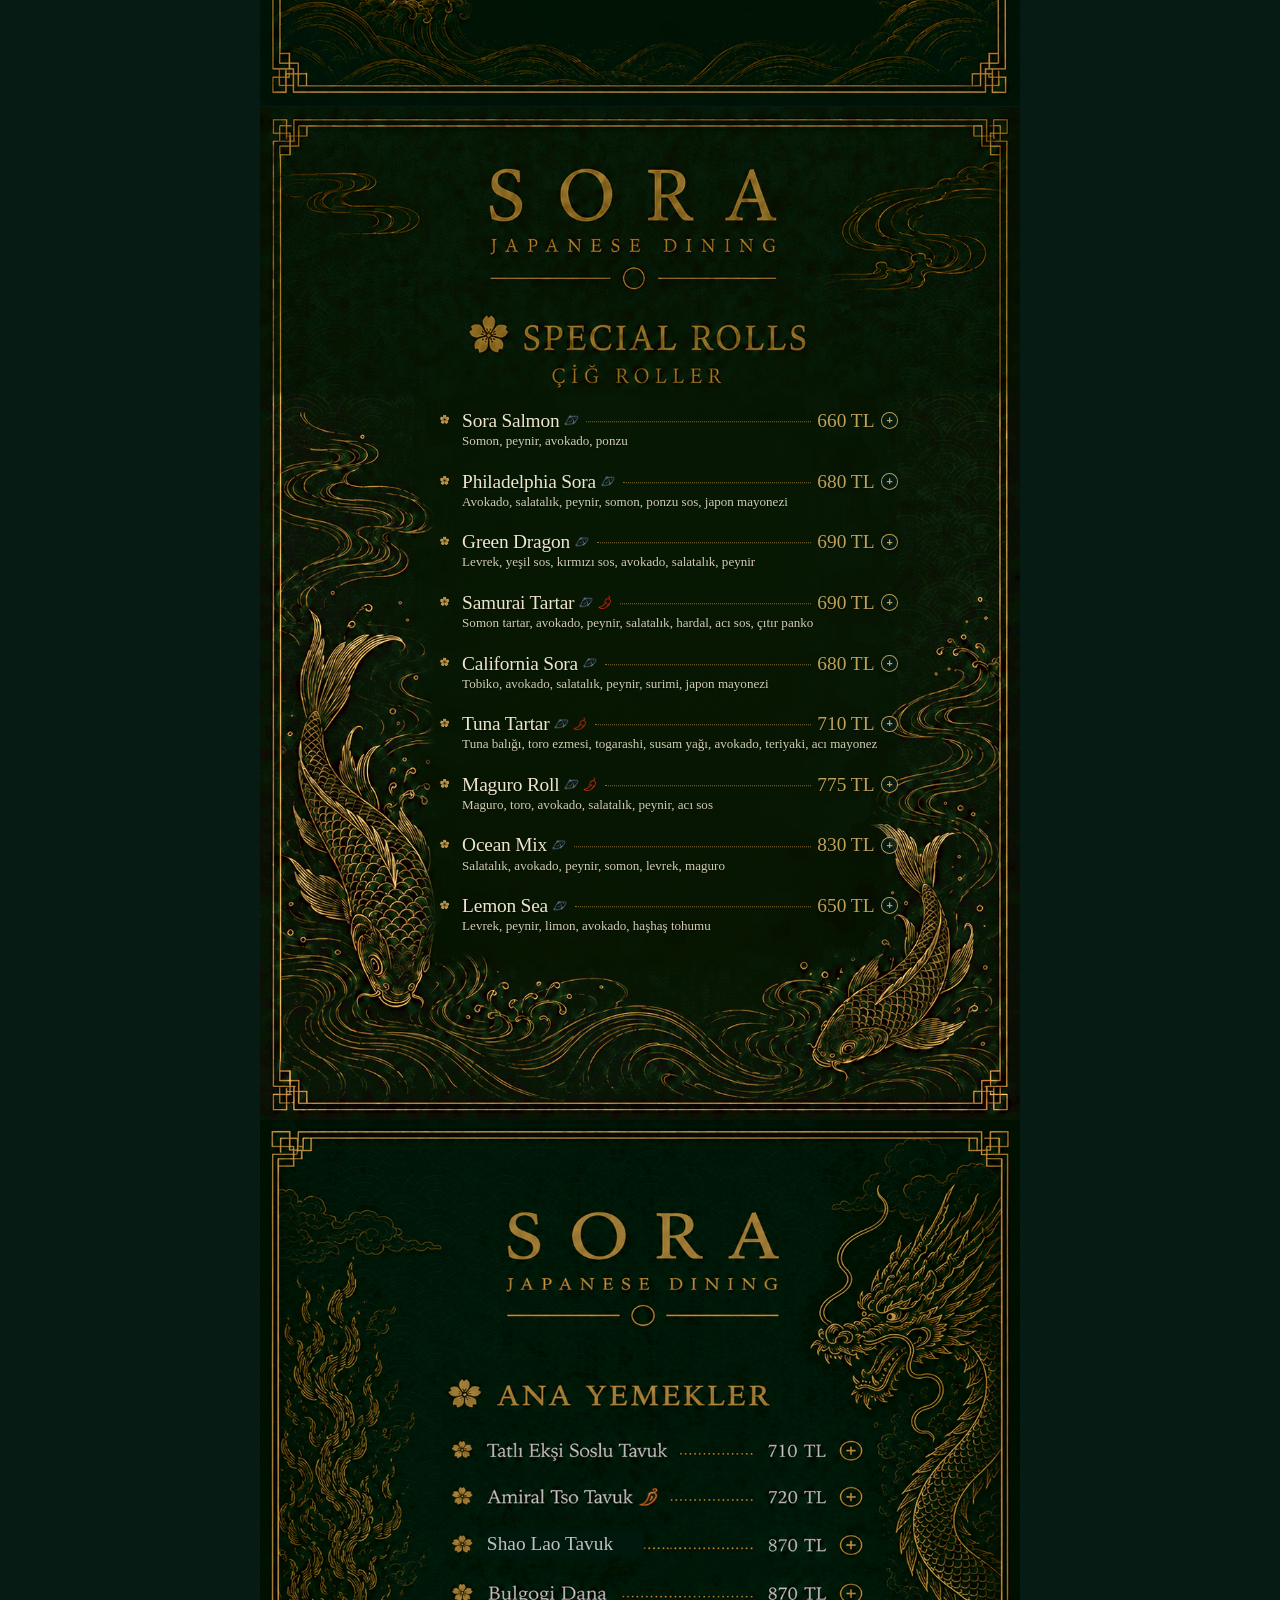
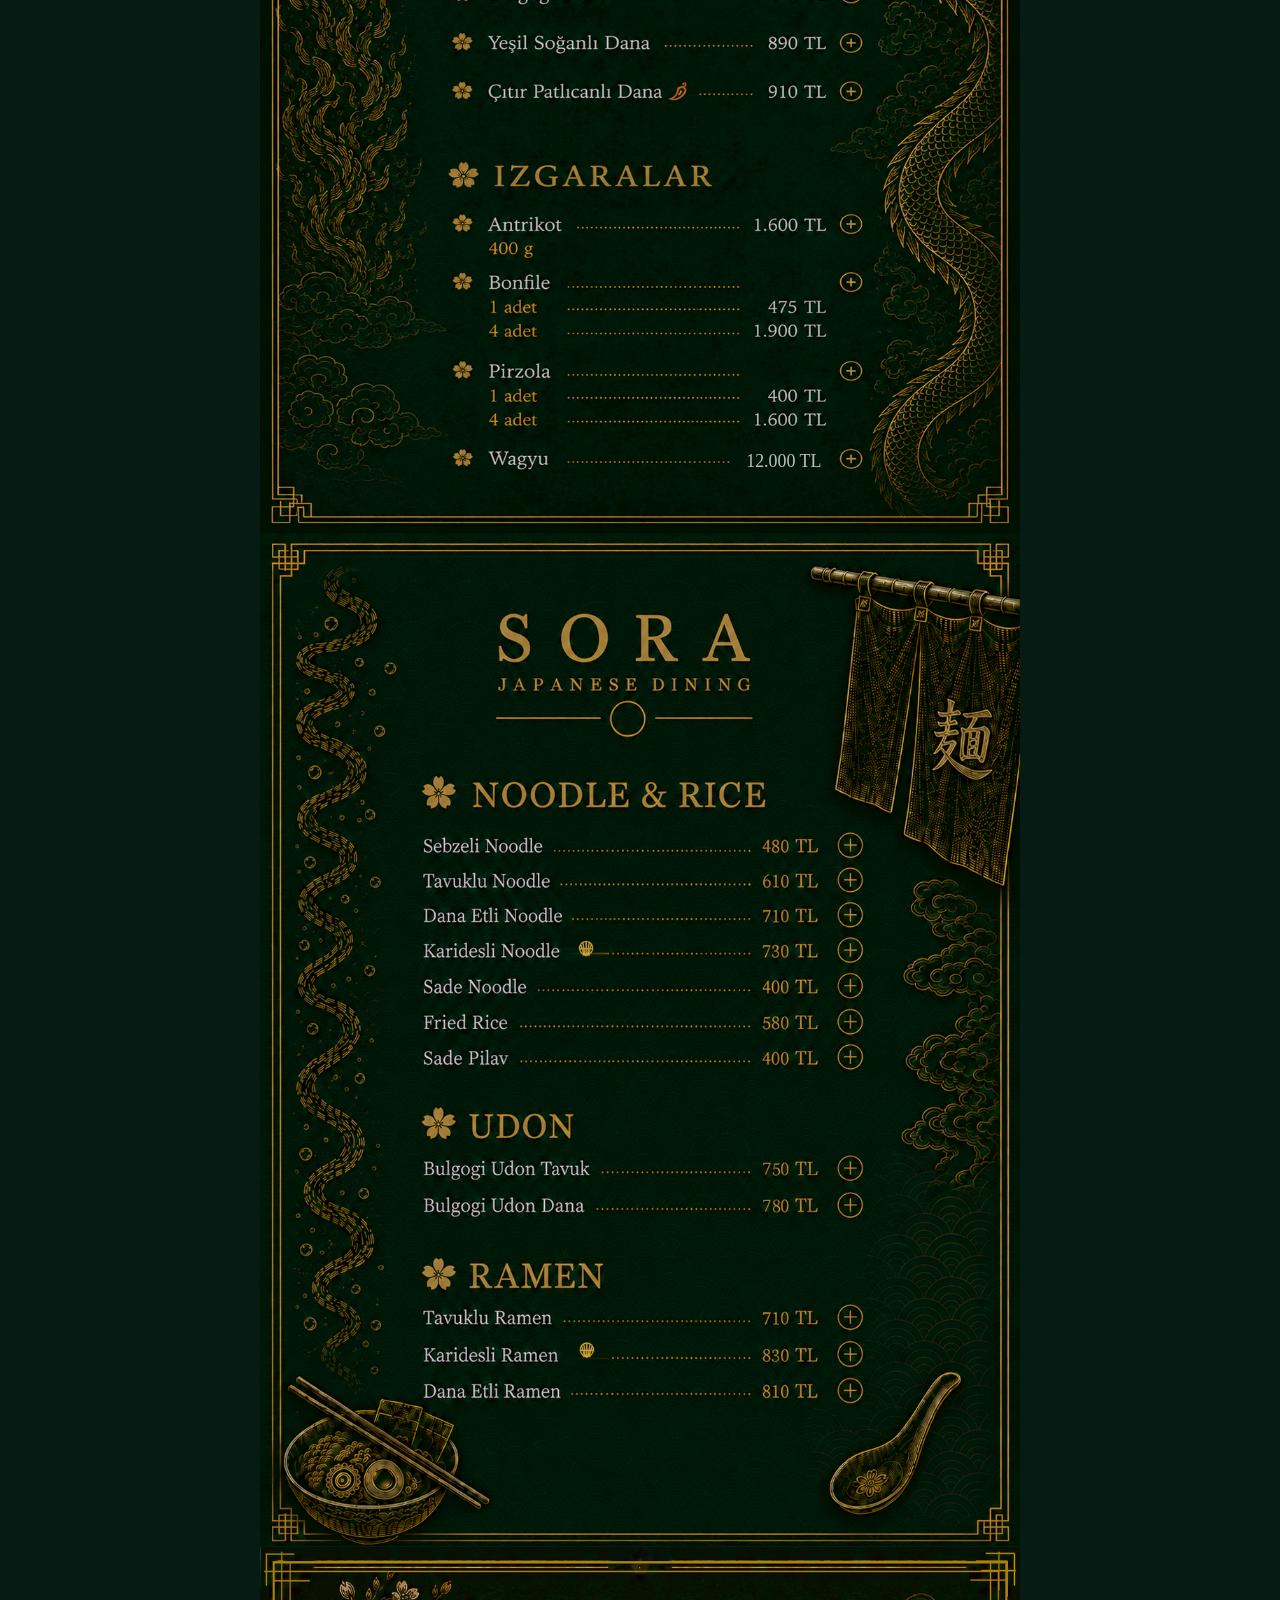
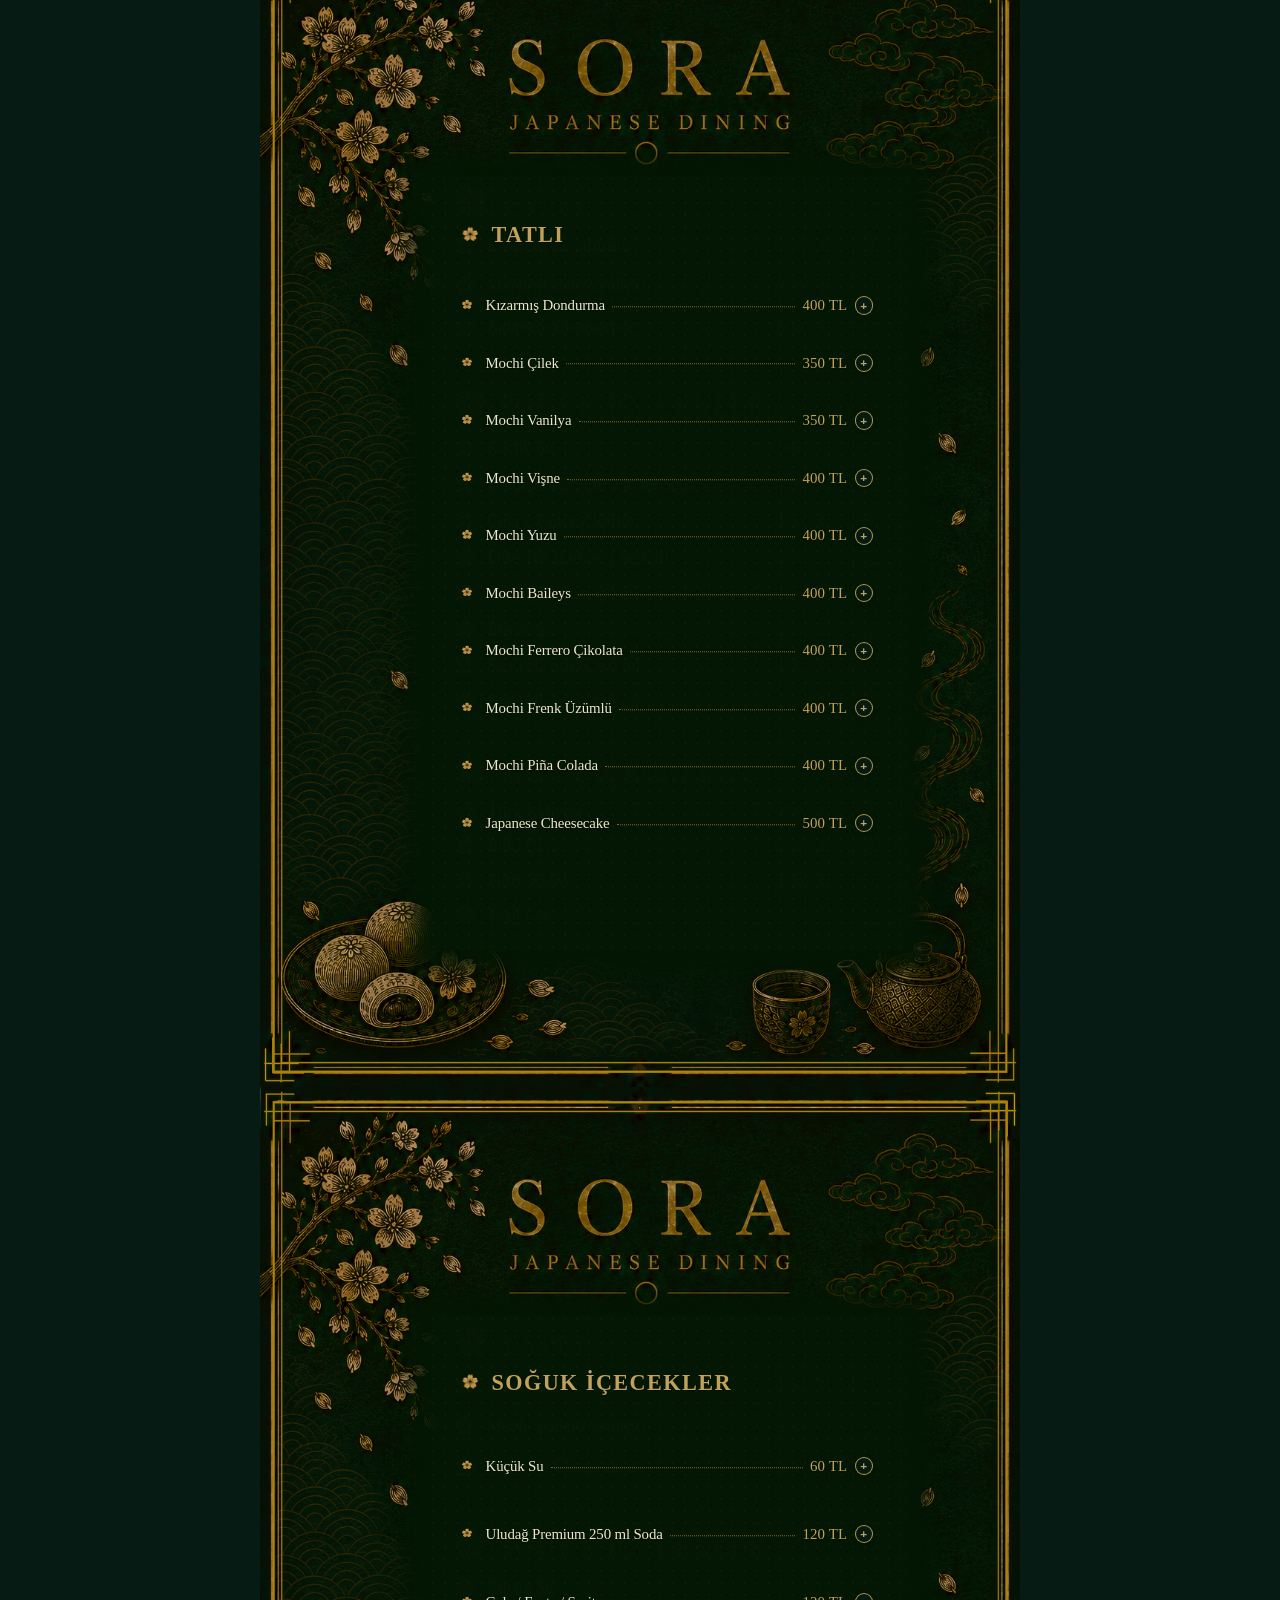
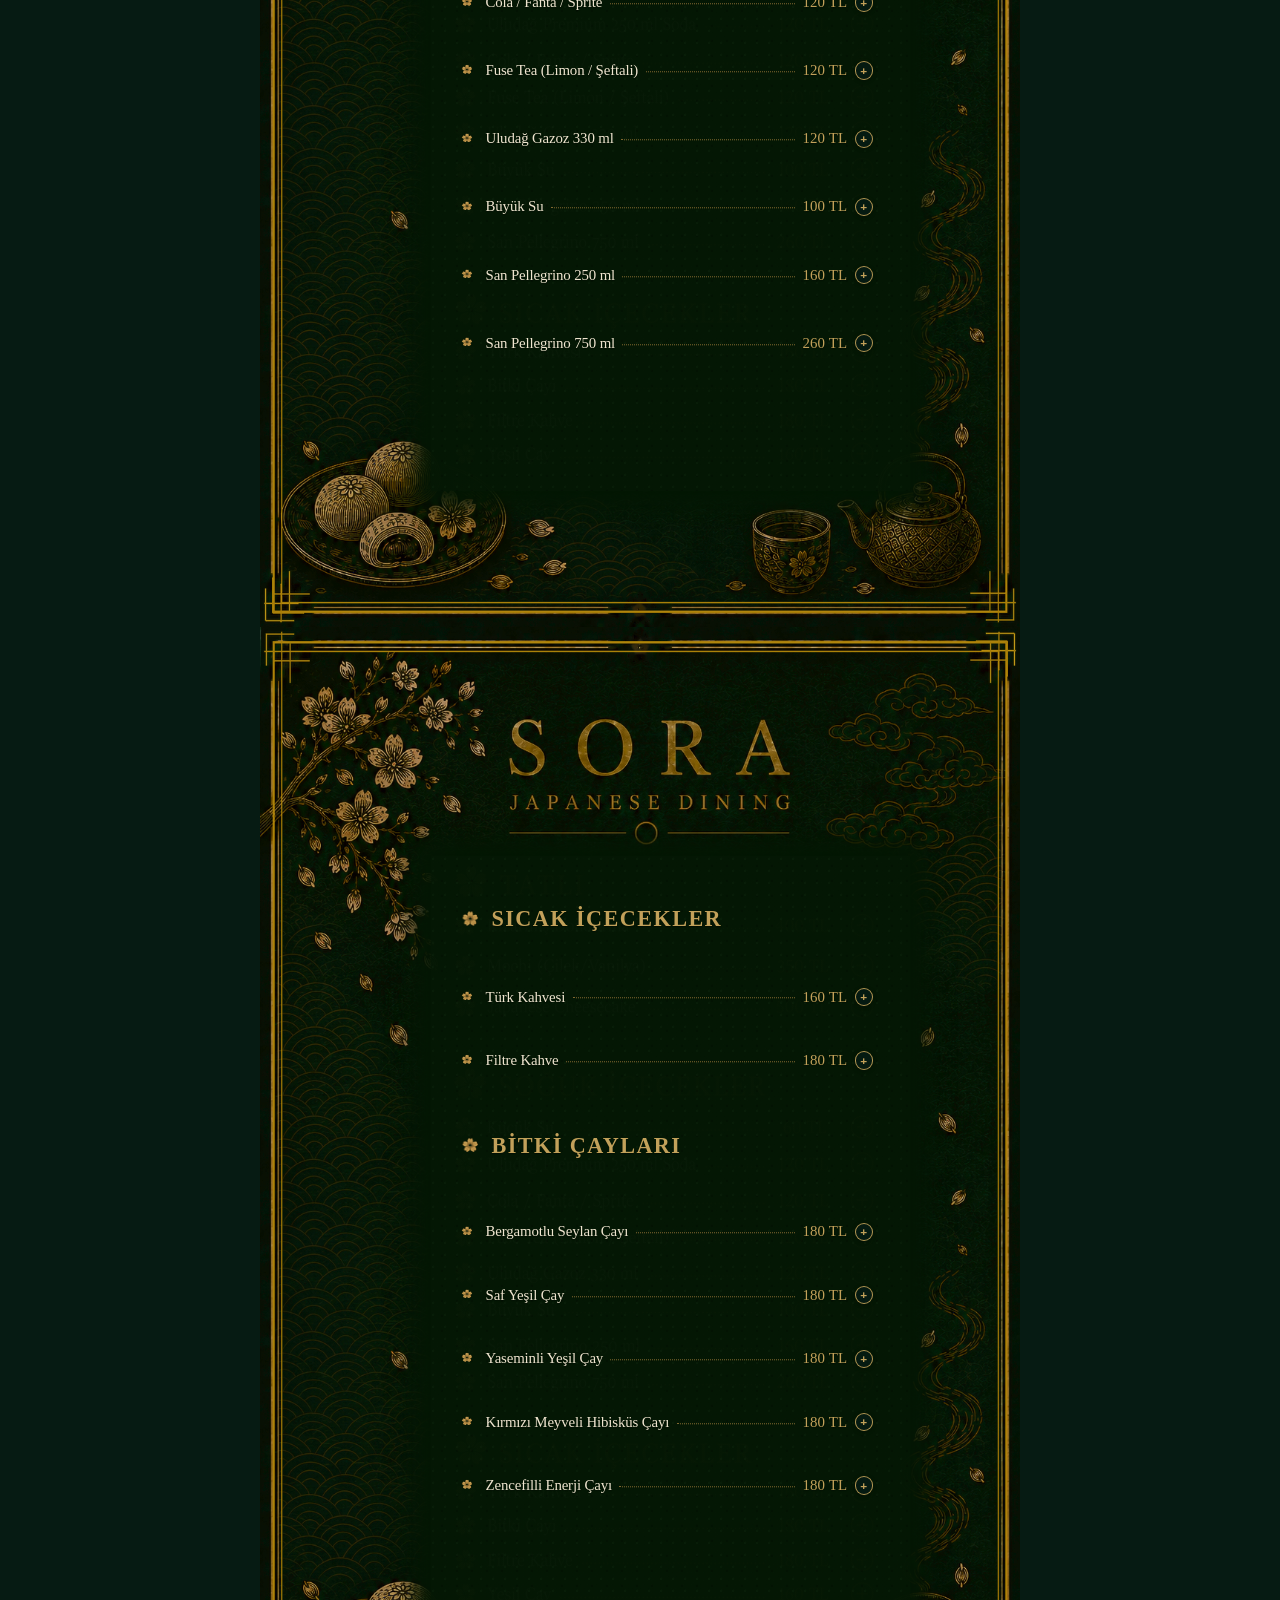
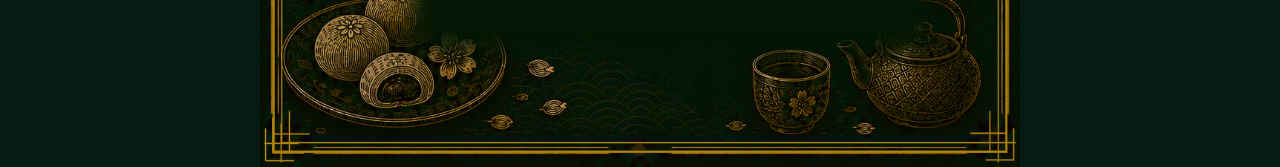
==== commit ab8297a2: "Update SORA menu" ====
--- a/index.html
+++ b/index.html
@@ -5,7 +5,7 @@
   <meta name="viewport" content="width=device-width, initial-scale=1, viewport-fit=cover">
   <meta name="theme-color" content="#0B2C20">
   <title>SORA Japanese Dining</title>
-  <link rel="stylesheet" href="style.css?v=desserts-drinks-split-1">
+  <link rel="stylesheet" href="style.css?v=tea-rolls-update-1">
 </head>
 <body>
   <main class="menu-stack">
@@ -54,18 +54,14 @@
       <div id="page6-coded-menu-2" class="page7-coded-menu page6-coded-menu"></div>
     </section>
 
-    <section class="page image-page page7-coded-page" aria-label="Special Rolls Çiğ Roller 1">
-      <img class="page-art" src="assets/page7-special-rolls-clean-integrated.png" alt="SORA Special Rolls Çiğ Roller menüsü 1">
-      <div id="page7-coded-menu-1" class="page7-coded-menu"></div>
-    </section>
-
-    <section class="page image-page page7-coded-page" aria-label="Special Rolls Çiğ Roller 2">
-      <img class="page-art" src="assets/page7-special-rolls-clean-integrated.png" alt="SORA Special Rolls Çiğ Roller menüsü 2">
-      <div id="page7-coded-menu-2" class="page7-coded-menu"></div>
+    <section class="page image-page page7-coded-page" aria-label="Special Rolls Çiğ Roller">
+      <img class="page-art" src="assets/page7-special-rolls-clean-integrated.png" alt="SORA Special Rolls Çiğ Roller menüsü">
+      <div id="page7-coded-menu" class="page7-coded-menu"></div>
     </section>
 
     <section class="page image-page page8-approved-page" aria-label="Ana Yemekler ve Izgaralar">
       <img class="page-art" src="assets/page8-main-grill-approved.png?v=3" alt="SORA Ana Yemekler ve Izgaralar menüsü">
+      <span class="page8-shao-name" aria-hidden="true">Shao Lao Tavuk</span>
       <span id="page8-wagyu-price" class="page8-wagyu-price" aria-label="Wagyu fiyatı"></span>
       <div id="page8-nutrition-hotspots" class="page8-nutrition-hotspots" aria-label="Ana Yemekler ve Izgaralar besin ve alerjen bilgileri"></div>
     </section>
@@ -81,14 +77,20 @@
       <div id="page10-desserts-menu" class="menu-items page10-coded-menu page10-desserts-menu"></div>
     </section>
 
-    <section class="page image-page menu-page page10-coded-page page10-drinks-page" aria-label="Soğuk ve Sıcak İçecekler">
+    <section class="page image-page menu-page page10-coded-page page10-drinks-page" aria-label="Soğuk İçecekler">
       <img class="page-art" src="assets/page9-desserts-drinks-approved.png?v=2" alt="" aria-hidden="true">
       <div class="page10-content-cover" aria-hidden="true"></div>
-      <div id="page10-drinks-menu" class="menu-items page10-coded-menu page10-drinks-menu"></div>
+      <div id="page10-cold-menu" class="menu-items page10-coded-menu page10-cold-menu"></div>
+    </section>
+
+    <section class="page image-page menu-page page10-coded-page page10-drinks-page" aria-label="Sıcak İçecekler ve Bitki Çayları">
+      <img class="page-art" src="assets/page9-desserts-drinks-approved.png?v=2" alt="" aria-hidden="true">
+      <div class="page10-content-cover" aria-hidden="true"></div>
+      <div id="page10-hot-menu" class="menu-items page10-coded-menu page10-hot-menu"></div>
     </section>
   </main>
 
-  <script src="menu-data.js?v=desserts-drinks-split-1"></script>
-  <script src="app.js?v=desserts-drinks-split-1"></script>
+  <script src="menu-data.js?v=tea-rolls-update-1"></script>
+  <script src="app.js?v=tea-rolls-update-1"></script>
 </body>
 </html>
--- a/style.css
+++ b/style.css
@@ -653,6 +653,26 @@
    8. SAYFA — ANA YEMEKLER & IZGARALAR
    ========================================================== */
 .page8-approved-page{position:relative;container-type:inline-size}
+.page8-shao-name{
+  position:absolute;
+  z-index:55;
+  left:29.85%;
+  top:40.66%;
+  width:20.5%;
+  height:2.24%;
+  display:flex;
+  align-items:center;
+  justify-content:flex-start;
+  background:#00180d;
+  box-shadow:0 0 .45cqw .32cqw #00180d;
+  color:#BFC0BC;
+  font-family:"Times New Roman",Times,serif;
+  font-size:clamp(7.5px,2.55cqw,19.4px);
+  font-weight:400;
+  line-height:1;
+  white-space:nowrap;
+  pointer-events:none;
+}
 .page8-wagyu-price{
   position:absolute;
   z-index:55;
@@ -896,10 +916,16 @@
   height:57.8%;
   grid-template-rows:1.45fr repeat(10,minmax(0,1fr));
 }
-.page10-drinks-menu{
+.page10-cold-menu,
+.page10-hot-menu{
   top:21.6%;
-  height:59.7%;
-  grid-template-rows:1.45fr repeat(8,minmax(0,1fr)) 1.70fr repeat(4,minmax(0,1fr));
+  height:56.5%;
+}
+.page10-cold-menu{
+  grid-template-rows:1.45fr repeat(8,minmax(0,1fr));
+}
+.page10-hot-menu{
+  grid-template-rows:1.45fr repeat(2,minmax(0,1fr)) 1.70fr repeat(5,minmax(0,1fr));
 }
 .page10-coded-menu .menu-heading{align-items:center}
 .page10-coded-menu .heading-flower{width:1.42em;height:1.42em}
@@ -1031,7 +1057,7 @@
 
 
 /* ==========================================================
-   PİŞMİŞ ROLLER — 6 + 5 ÜRÜN OLARAK İKİ KODLANMIŞ SAYFA
+   PİŞMİŞ ROLLER — 6 + 6 ÜRÜN OLARAK İKİ KODLANMIŞ SAYFA
    Aynı onaylı çerçeve/dekor korunur; ürünler veri dosyasından çizilir.
    ========================================================== */
 .page6-coded-page{position:relative;container-type:inline-size}
@@ -1152,15 +1178,15 @@
 .page6-coded-page .page7-coded-desc{justify-self:start}
 
 /* ==========================================================
-   ÇİĞ ROLLER — 5 + 5 ÜRÜN OLARAK İKİ KODLANMIŞ SAYFA
-   Koi dekoru korunur; iki sayfada aynı okunaklı satır ritmi kullanılır.
+   ÇİĞ ROLLER — 9 ÜRÜNLÜ TEK KODLANMIŞ SAYFA
+   Koi dekoru korunur; açıklamalar mobilde de okunaklı kalır.
    ========================================================== */
 .page7-coded-page .page7-coded-menu{
   top:30% !important;
   height:auto !important;
   display:flex !important;
   flex-direction:column;
-  gap:4cqw;
+  gap:3cqw;
 }
 .page7-coded-page .page7-coded-item{
   flex:0 0 auto;
@@ -1381,7 +1407,9 @@
 
   /* Pişmiş ve çiğ roller */
   .page6-coded-menu{left:26% !important;right:13% !important;gap:1.7vw}
-  .page7-coded-page .page7-coded-menu{left:23%;right:12%;gap:3.3vw}
+  .page7-coded-page .page7-coded-menu{
+    left:22%;right:4%;top:29% !important;gap:.75vw;
+  }
 
   .page6-coded-page .page7-coded-item,
   .page7-coded-page .page7-coded-item{
@@ -1399,6 +1427,13 @@
   .page6-coded-page .page7-coded-topline,
   .page7-coded-page .page7-coded-topline{
     display:flex;flex-wrap:wrap;row-gap:.1em;max-width:100%;
+  }
+  .page7-coded-page .page7-coded-topline{flex-wrap:nowrap}
+  .page7-coded-page .page7-coded-item{row-gap:.08em}
+  .page7-coded-page .page7-coded-name,
+  .page7-coded-page .page7-coded-price{
+    font-size:8.2px;
+    font-size:clamp(8.2px,2.35vw,11.5px);
   }
   .page6-coded-page .page7-coded-name,
   .page7-coded-page .page7-coded-name{white-space:normal}
@@ -1410,6 +1445,11 @@
     line-height:1.18;
     white-space:normal;
     overflow-wrap:break-word;
+  }
+  .page7-coded-page .page7-coded-desc{
+    font-size:7.1px;
+    font-size:clamp(7.1px,1.92vw,9.4px);
+    line-height:1.12;
   }
 
   /* Kodlanmış tatlı ve içecek sayfaları */
@@ -1484,11 +1524,15 @@
 }
 
 @media (max-width:350px){
+  .page6-coded-page,
+  .page7-coded-page{aspect-ratio:2 / 3}
+  .page6-coded-page .page-art,
+  .page7-coded-page .page-art{height:100%;object-fit:fill}
   .page3-start-menu,
   .page3-salad-soup-menu{left:33%;right:7%}
   .page4-menu-items{left:21.5%;right:14%}
   .page5-coded-menu{left:20%;right:11%;gap:1.1vw}
-  .page6-coded-menu{left:24% !important;right:10% !important;gap:1.35vw}
-  .page7-coded-page .page7-coded-menu{left:21%;right:10%;gap:2.8vw}
+  .page6-coded-menu{left:24% !important;right:10% !important;gap:.8vw}
+  .page7-coded-page .page7-coded-menu{left:20%;right:3%;gap:.55vw}
   .page10-coded-menu{left:20.5%;right:8%}
 }
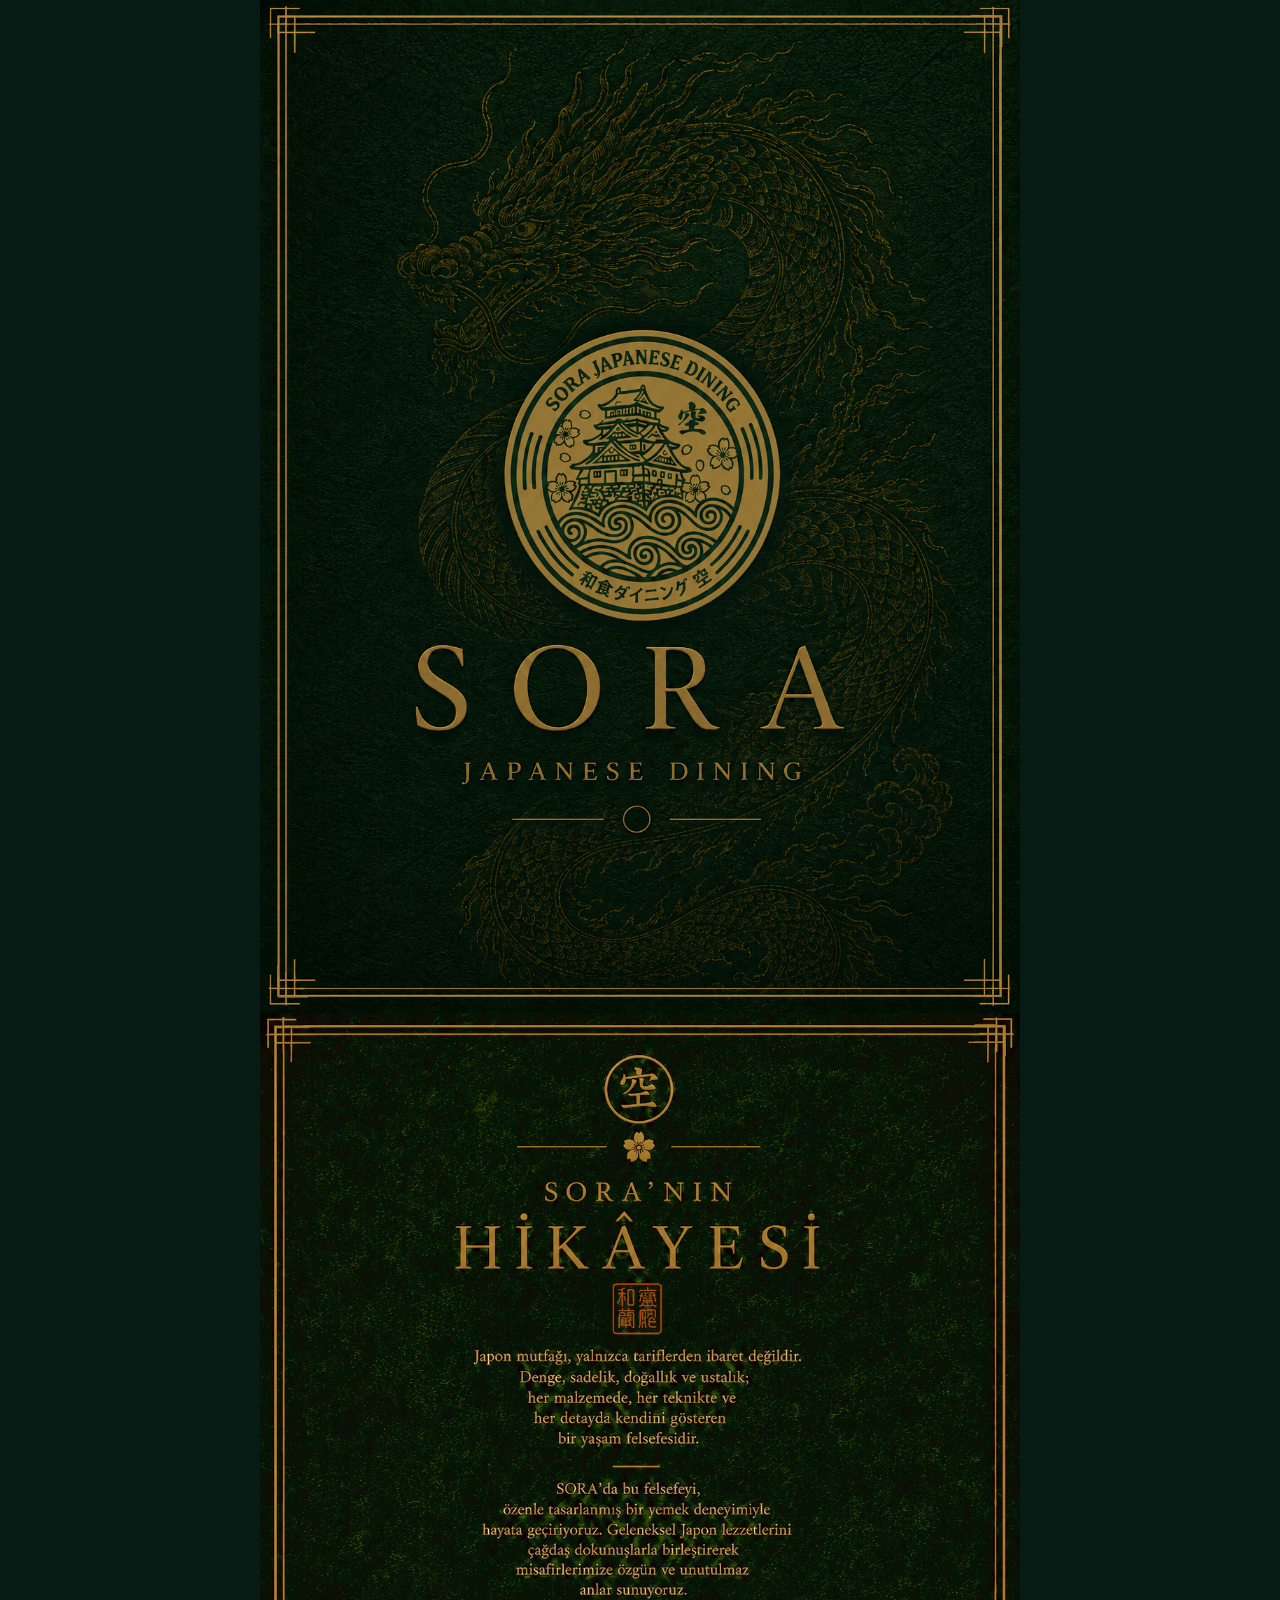
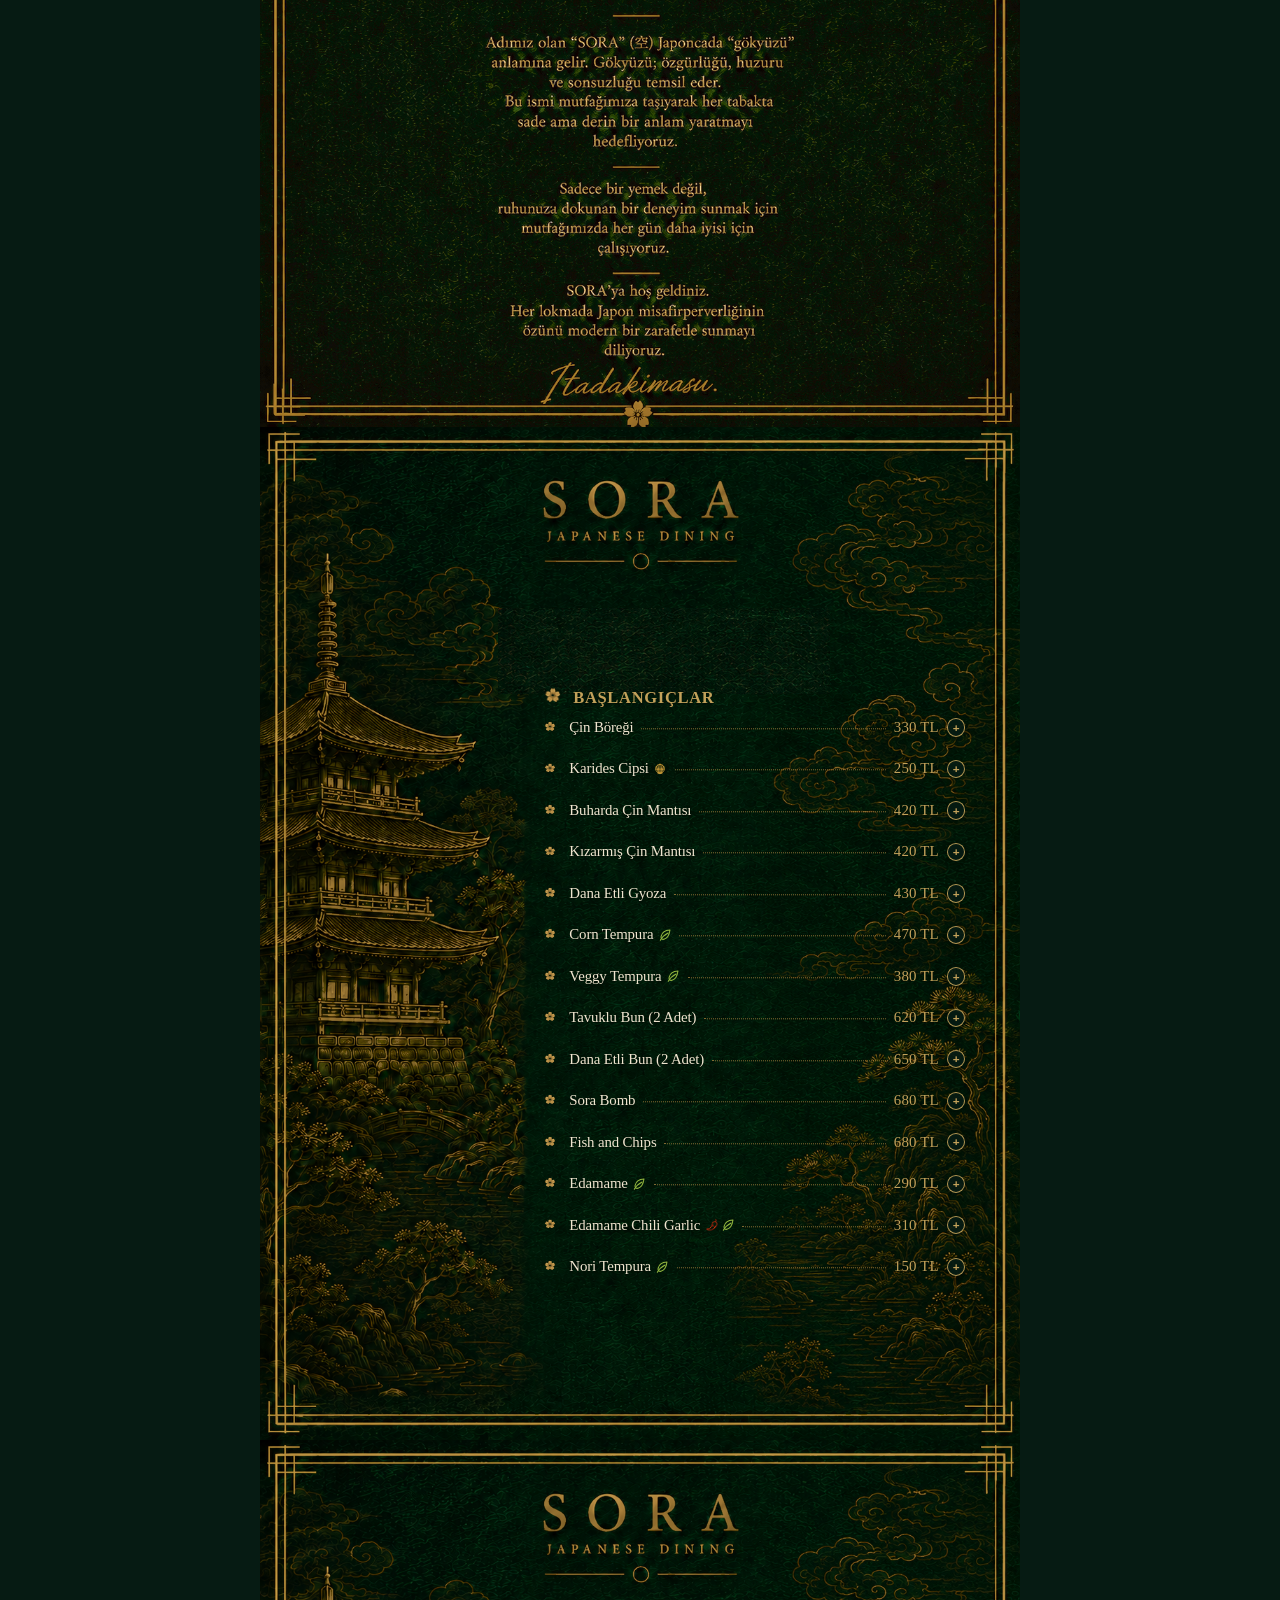
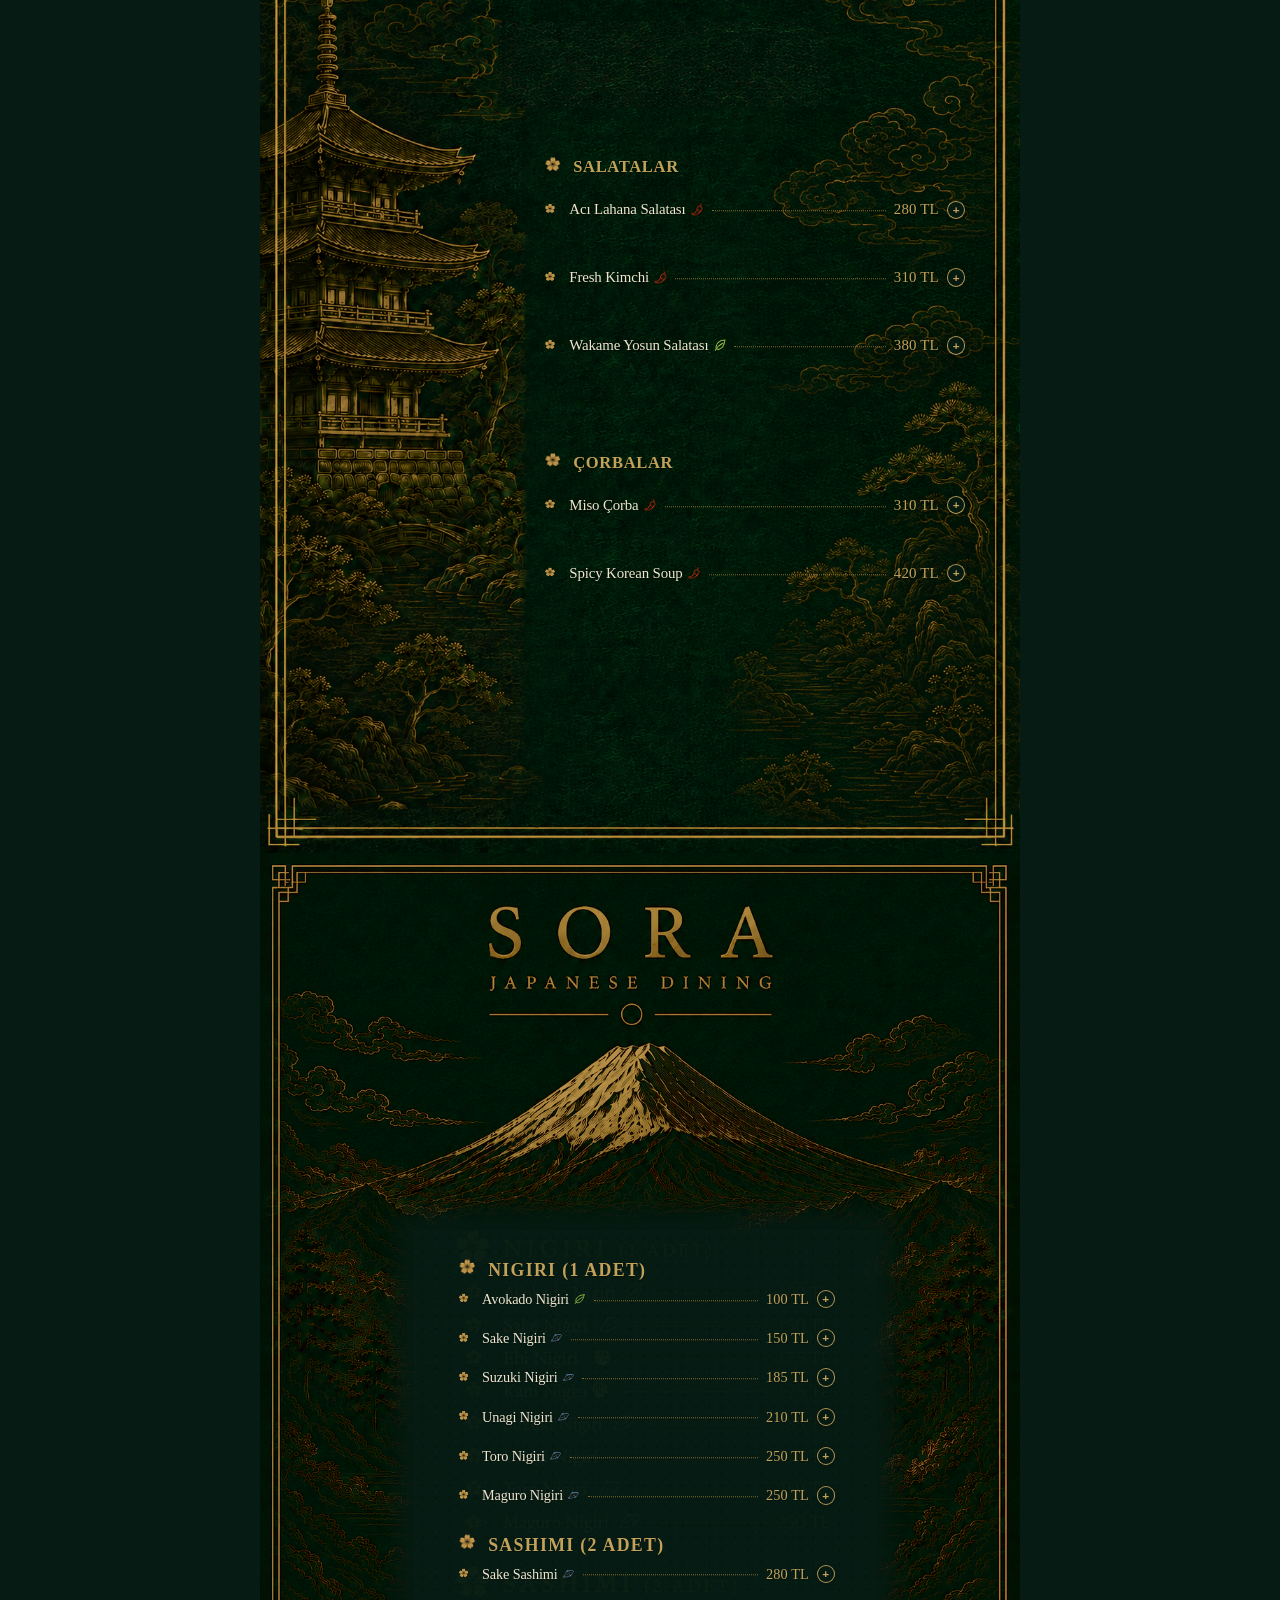
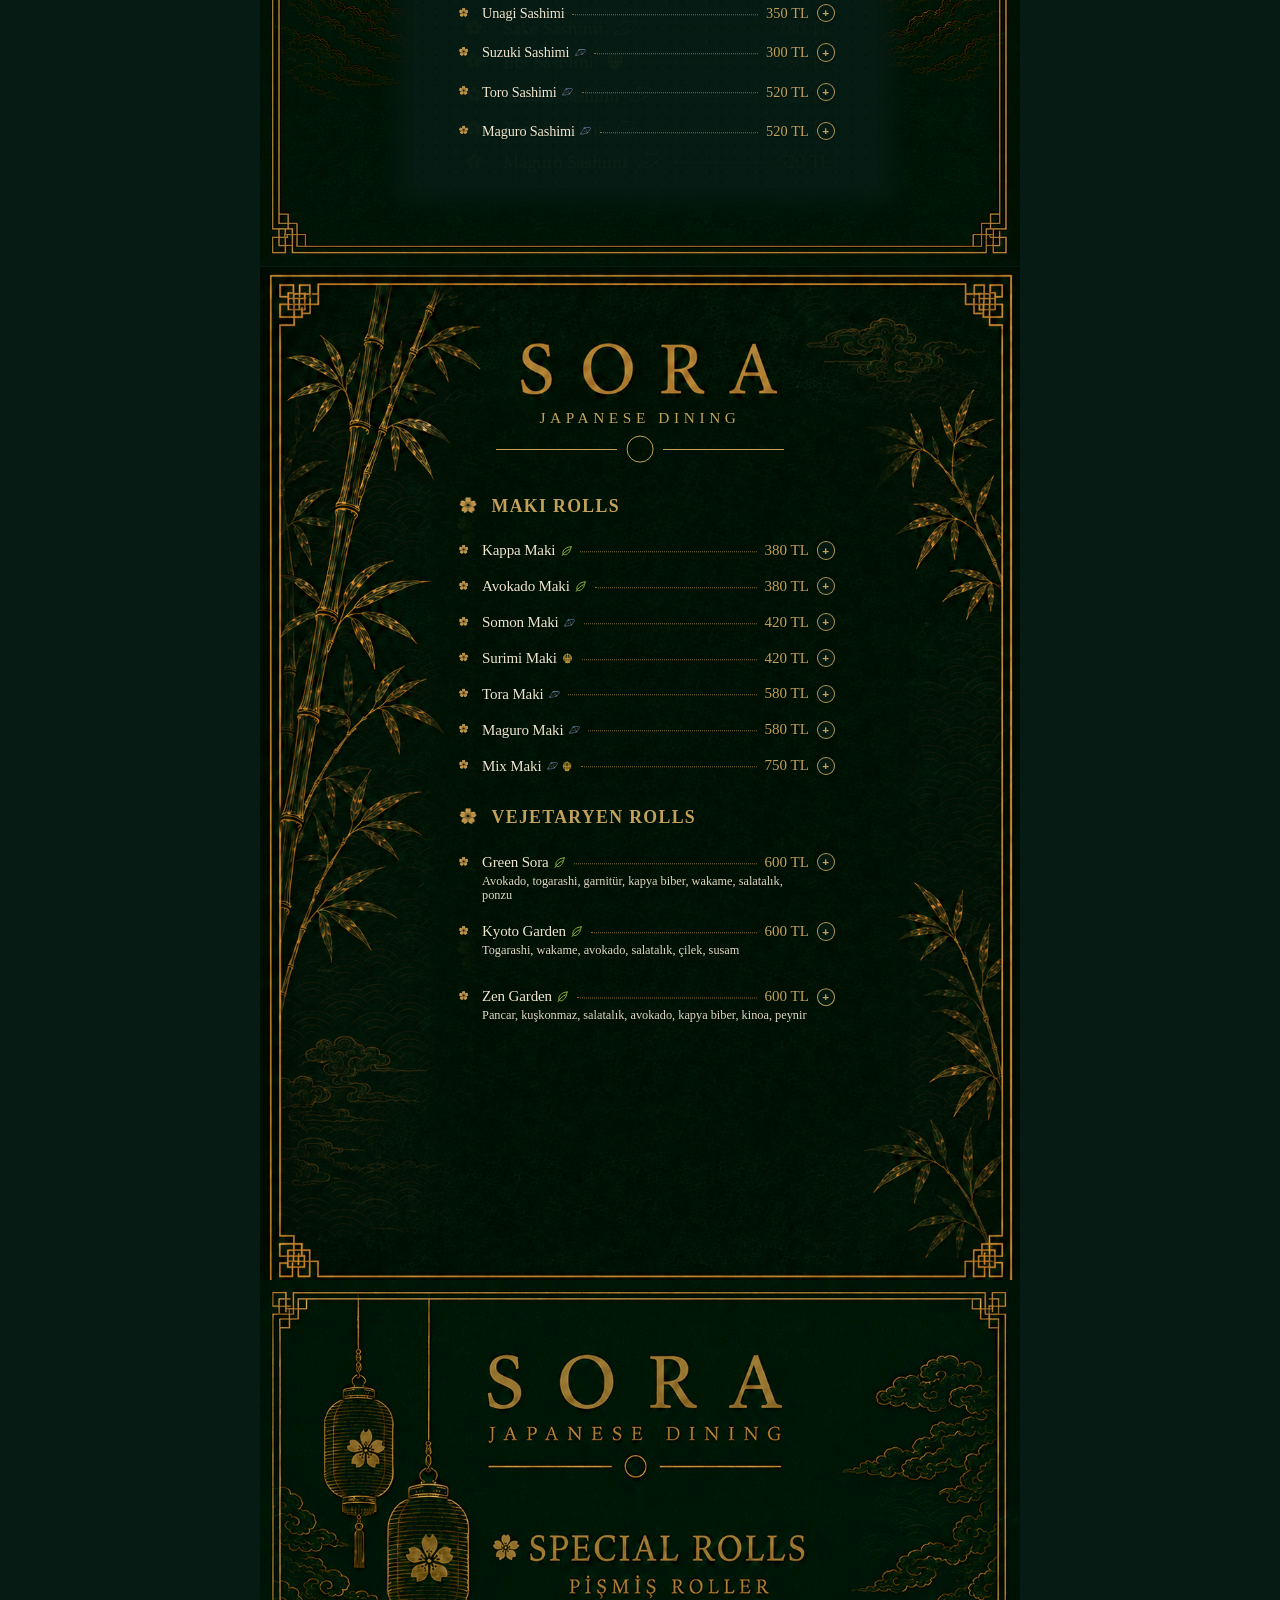
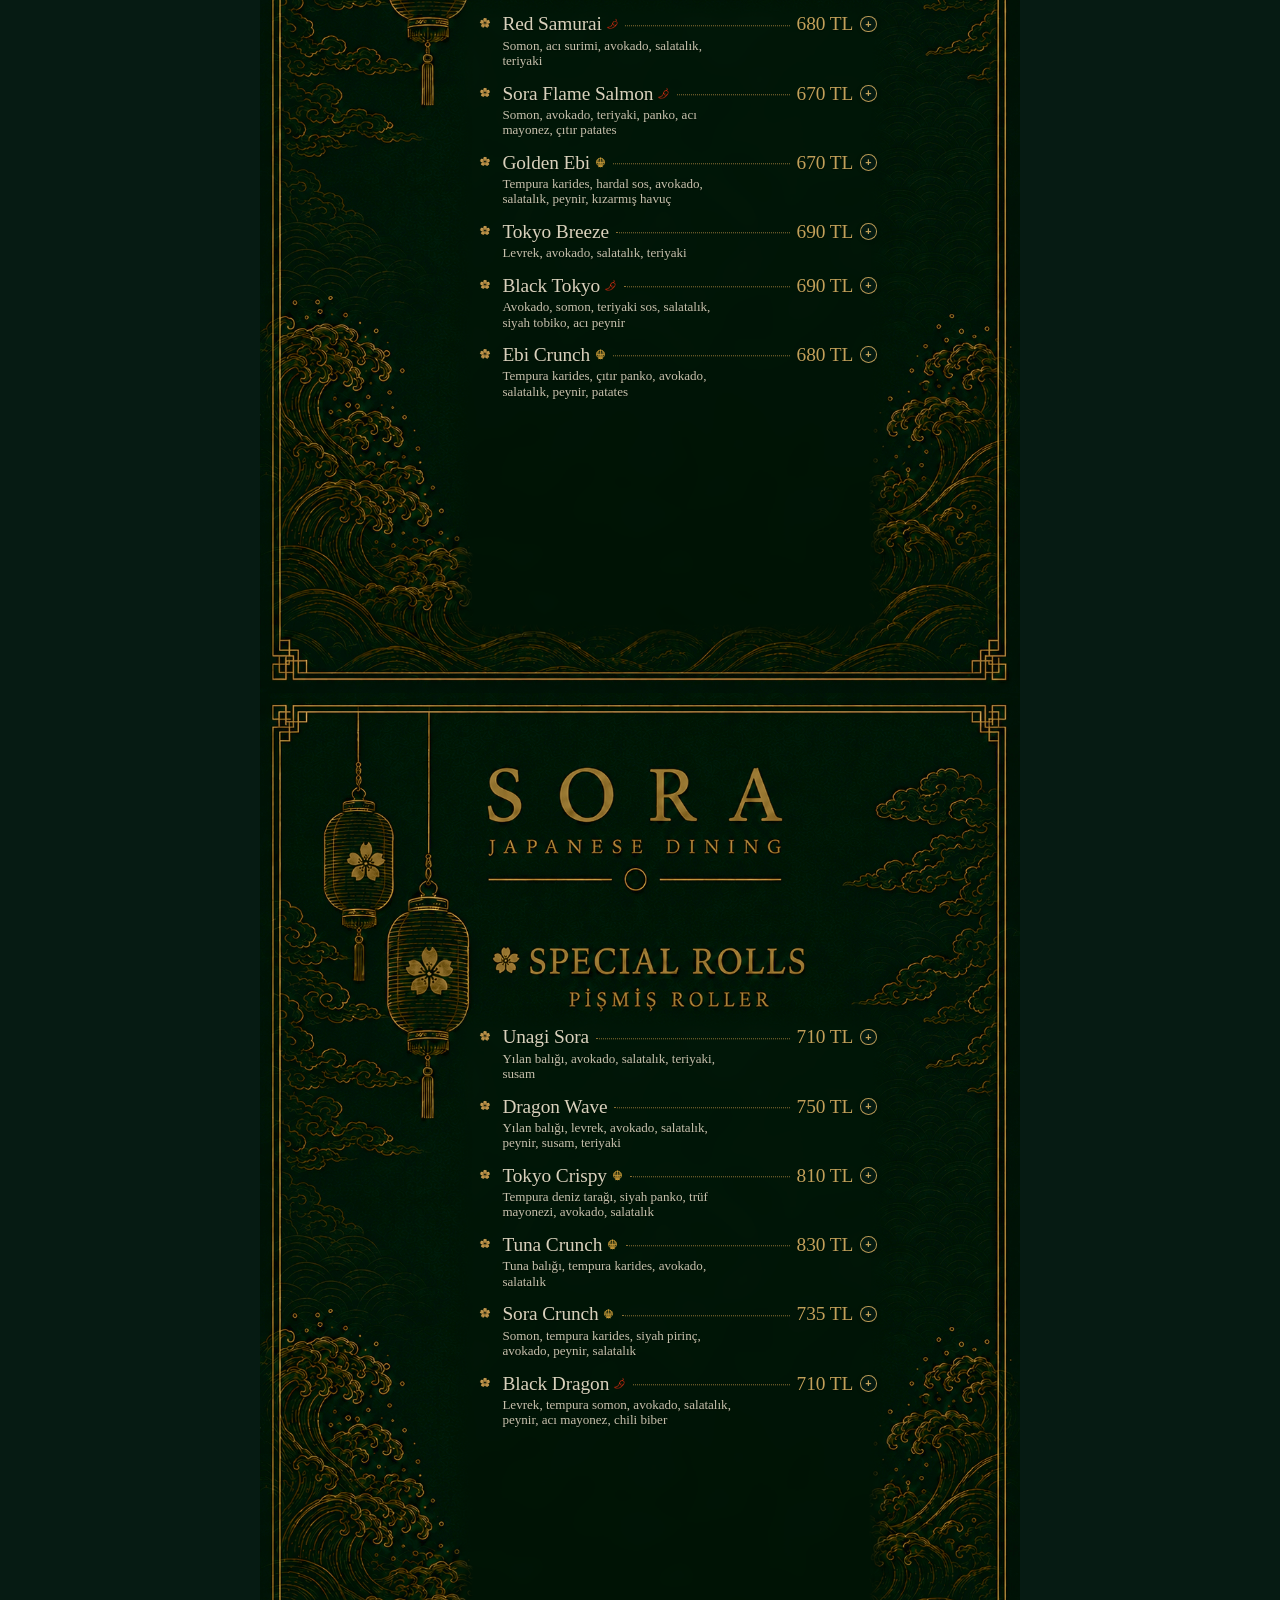
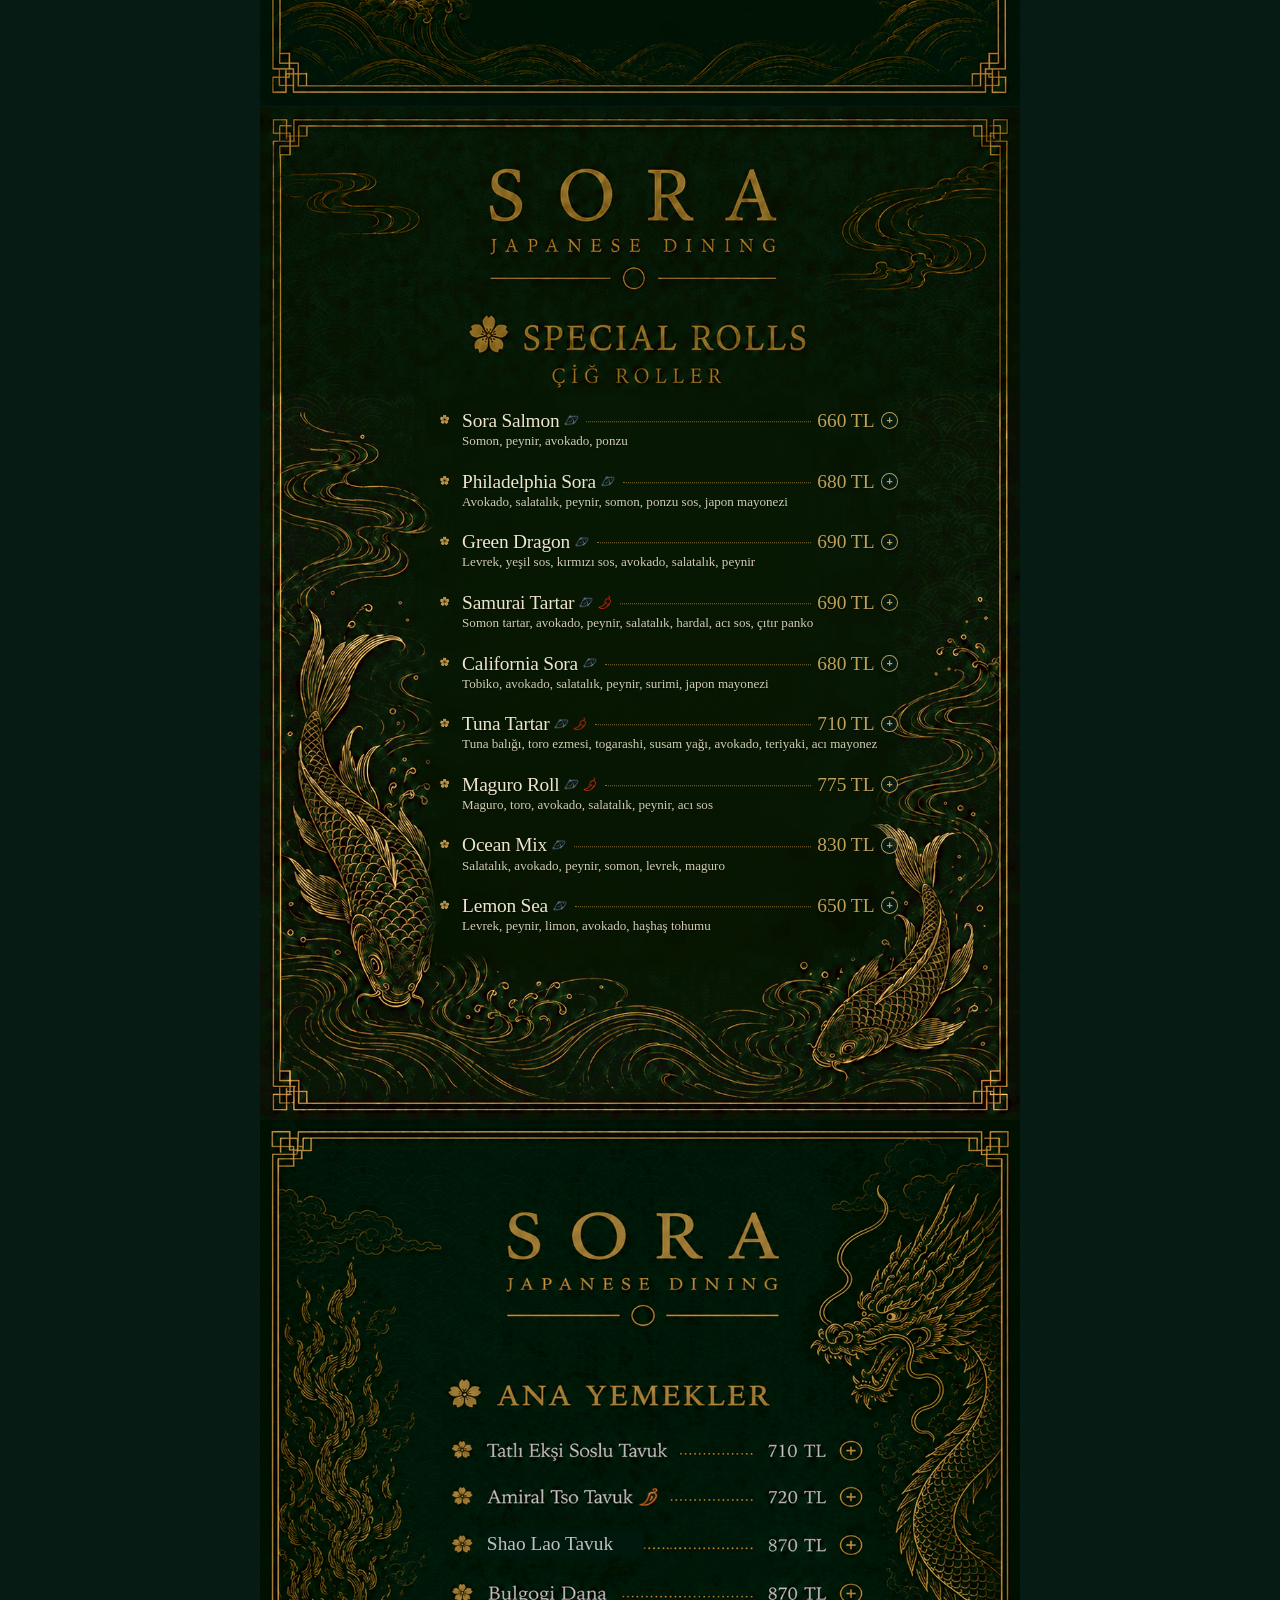
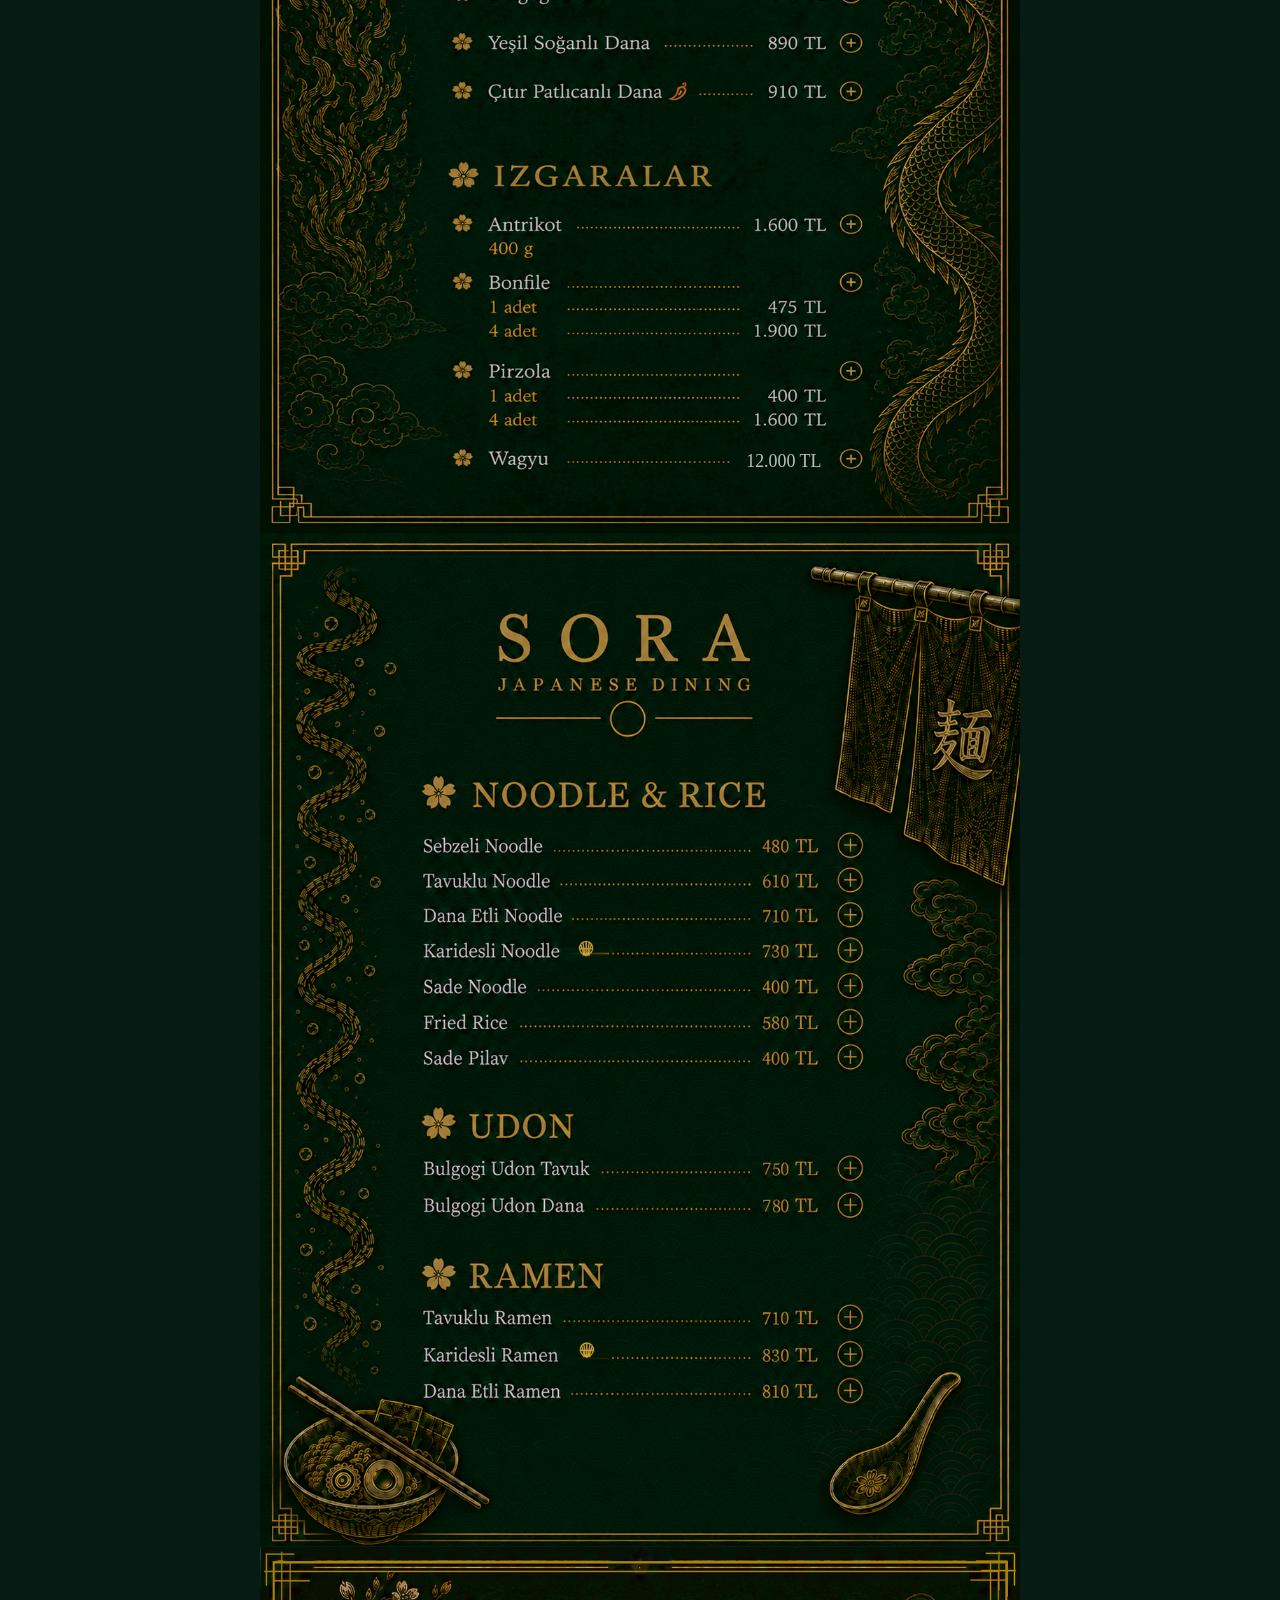
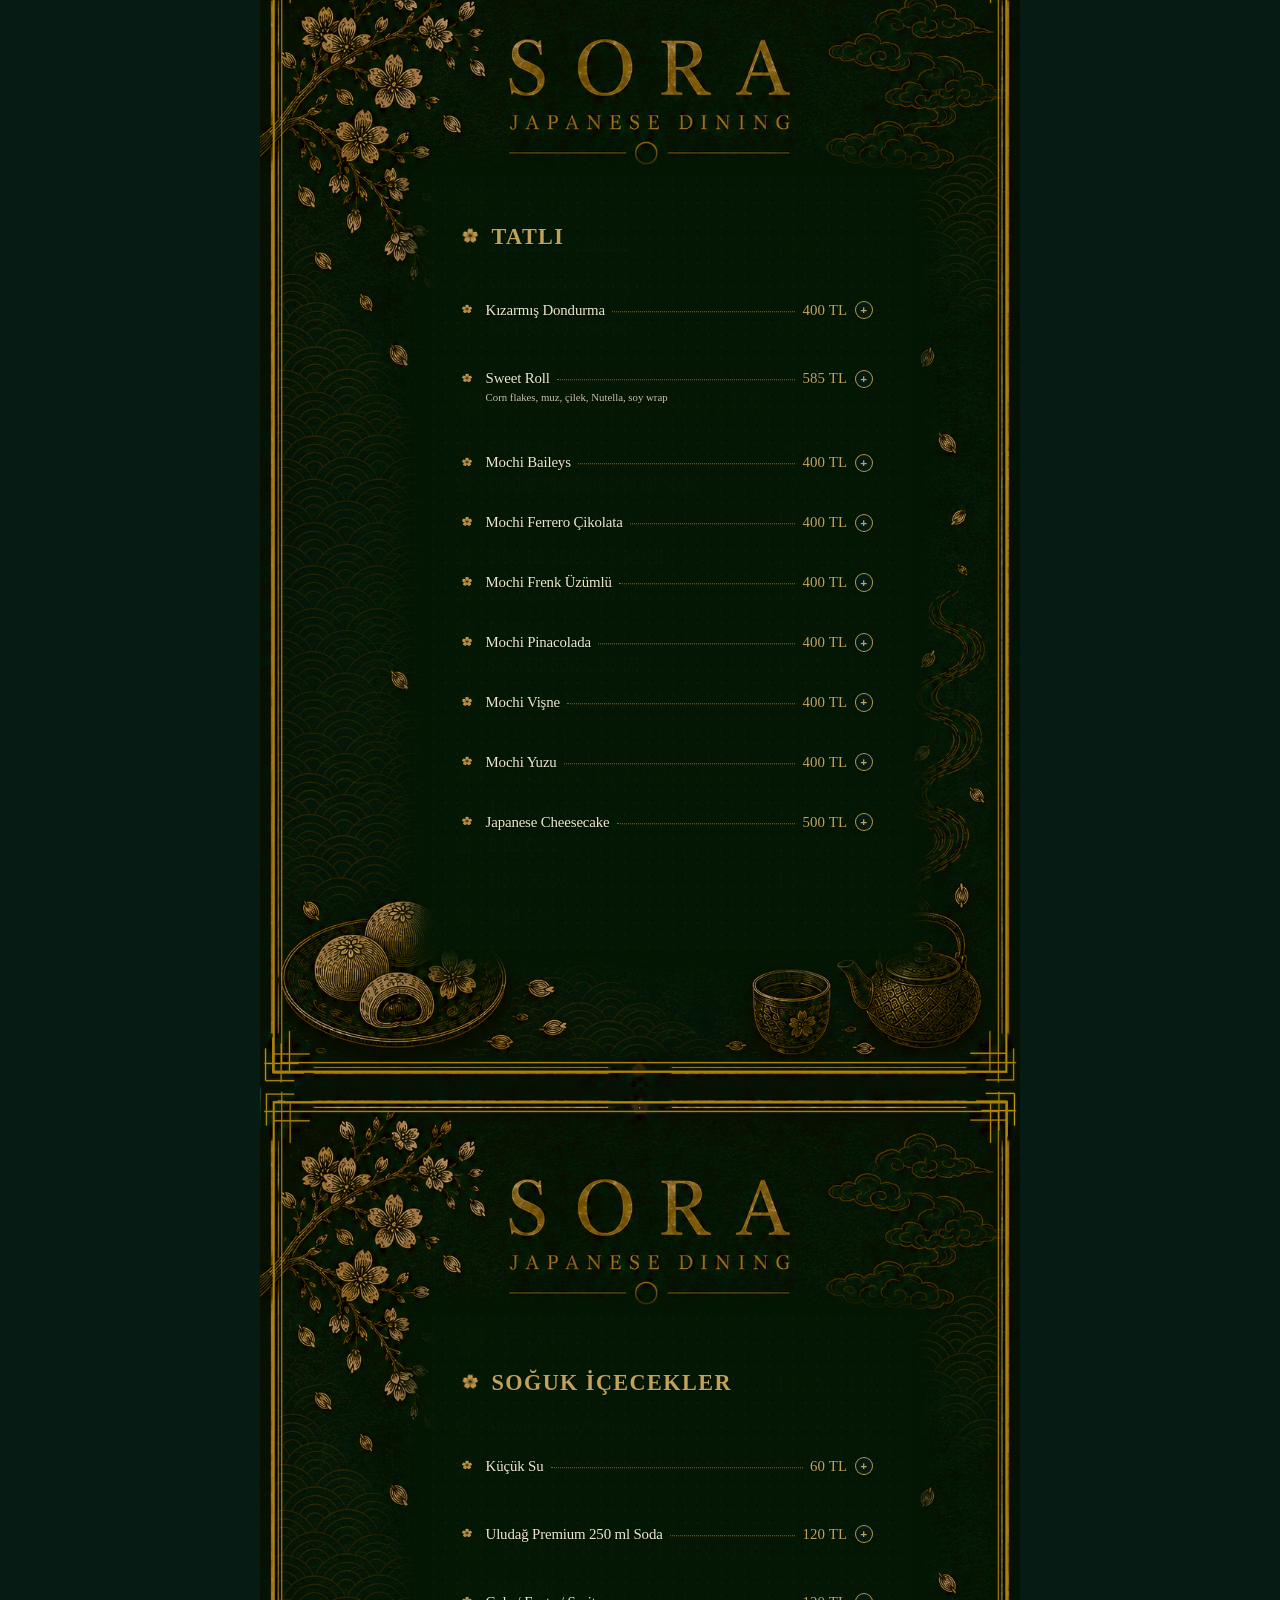
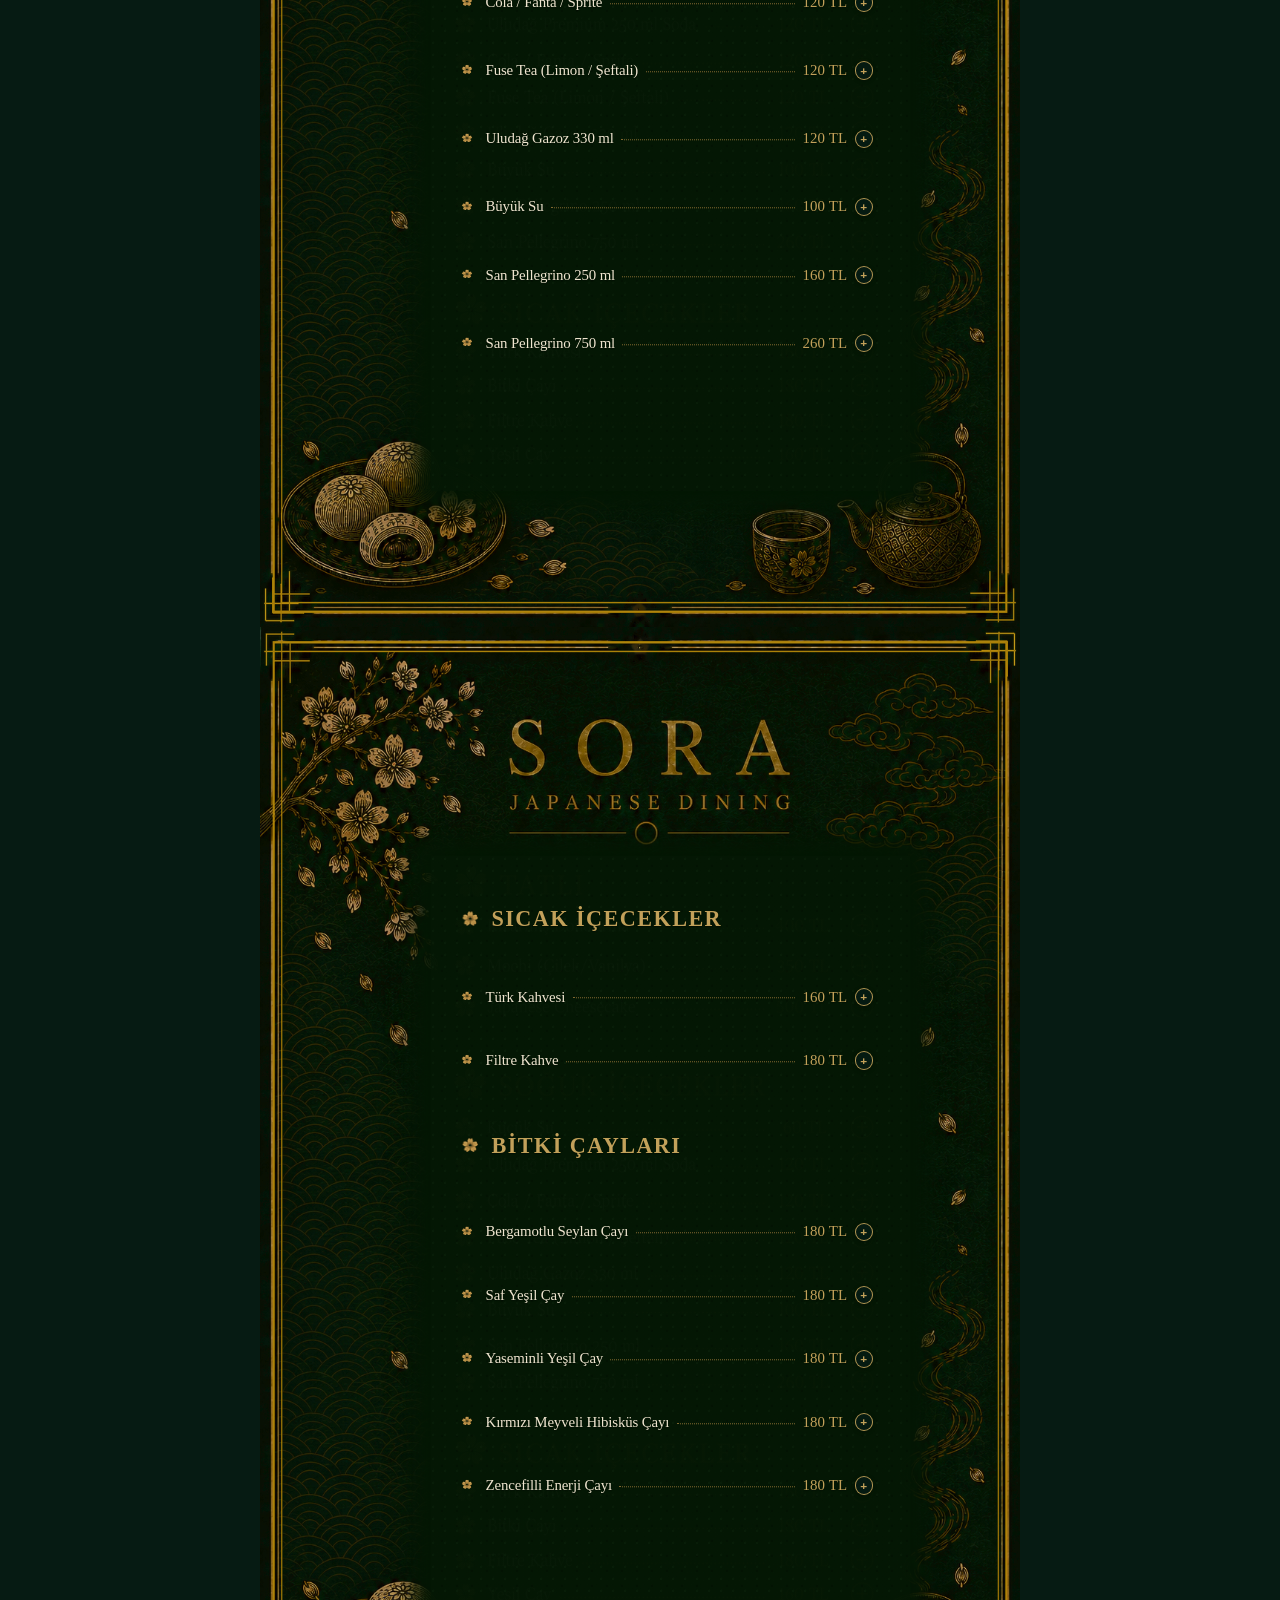
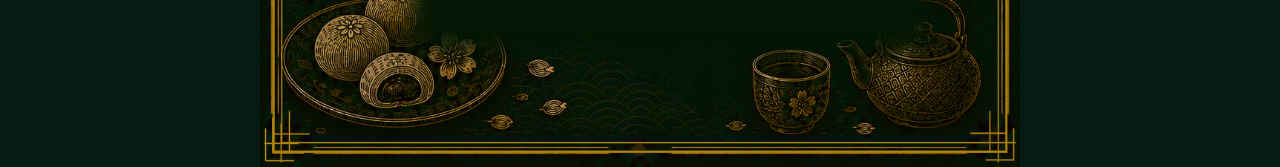
==== commit f29f31bf: "Update SORA menu" ====
--- a/index.html
+++ b/index.html
@@ -5,7 +5,7 @@
   <meta name="viewport" content="width=device-width, initial-scale=1, viewport-fit=cover">
   <meta name="theme-color" content="#0B2C20">
   <title>SORA Japanese Dining</title>
-  <link rel="stylesheet" href="style.css?v=tea-rolls-update-1">
+  <link rel="stylesheet" href="style.css?v=dessert-update-1">
 </head>
 <body>
   <main class="menu-stack">
@@ -90,7 +90,7 @@
     </section>
   </main>
 
-  <script src="menu-data.js?v=tea-rolls-update-1"></script>
-  <script src="app.js?v=tea-rolls-update-1"></script>
+  <script src="menu-data.js?v=dessert-update-1"></script>
+  <script src="app.js?v=dessert-update-1"></script>
 </body>
 </html>
--- a/style.css
+++ b/style.css
@@ -914,7 +914,7 @@
 .page10-desserts-menu{
   top:21.6%;
   height:57.8%;
-  grid-template-rows:1.45fr repeat(10,minmax(0,1fr));
+  grid-template-rows:1.45fr 1fr 1.55fr repeat(7,minmax(0,1fr));
 }
 .page10-cold-menu,
 .page10-hot-menu{
@@ -942,6 +942,28 @@
 .page10-coded-menu .item-name,
 .page10-coded-menu .item-price{
   font-size:clamp(8.4px,1.96cqw,14.9px);
+}
+.page10-coded-menu .menu-item.has-description{
+  grid-template-rows:auto auto;
+  align-content:center;
+  row-gap:.18em;
+}
+.page10-coded-menu .menu-item.has-description .item-content{display:contents}
+.page10-coded-menu .menu-item.has-description .menu-flower{grid-column:1;grid-row:1}
+.page10-coded-menu .menu-item.has-description .item-name{grid-column:2;grid-row:1}
+.page10-coded-menu .menu-item.has-description .leader{grid-column:3;grid-row:1}
+.page10-coded-menu .menu-item.has-description .item-price{grid-column:4;grid-row:1}
+.page10-coded-menu .menu-item.has-description .nutrition-toggle{grid-column:5;grid-row:1}
+.page10-coded-menu .item-description{
+  grid-column:2 / 5;
+  grid-row:2;
+  min-width:0;
+  color:rgba(239,229,207,.83);
+  font-size:clamp(7px,1.42cqw,10.8px);
+  font-weight:400;
+  line-height:1.16;
+  white-space:normal;
+  text-shadow:0 1px 1px rgba(0,0,0,.28);
 }
 .page10-coded-menu .nutrition-toggle{
   width:1.55em;
@@ -1468,6 +1490,11 @@
     font-size:8.2px;
     font-size:clamp(8.2px,2.55vw,12px);
   }
+  .page10-coded-menu .item-description{
+    font-size:7.3px;
+    font-size:clamp(7.3px,2.05vw,9.8px);
+    line-height:1.16;
+  }
   .page10-coded-page .nutrition-panel{left:15%;right:7%}
 
   /* Açılır besin ve alerjen kartları */
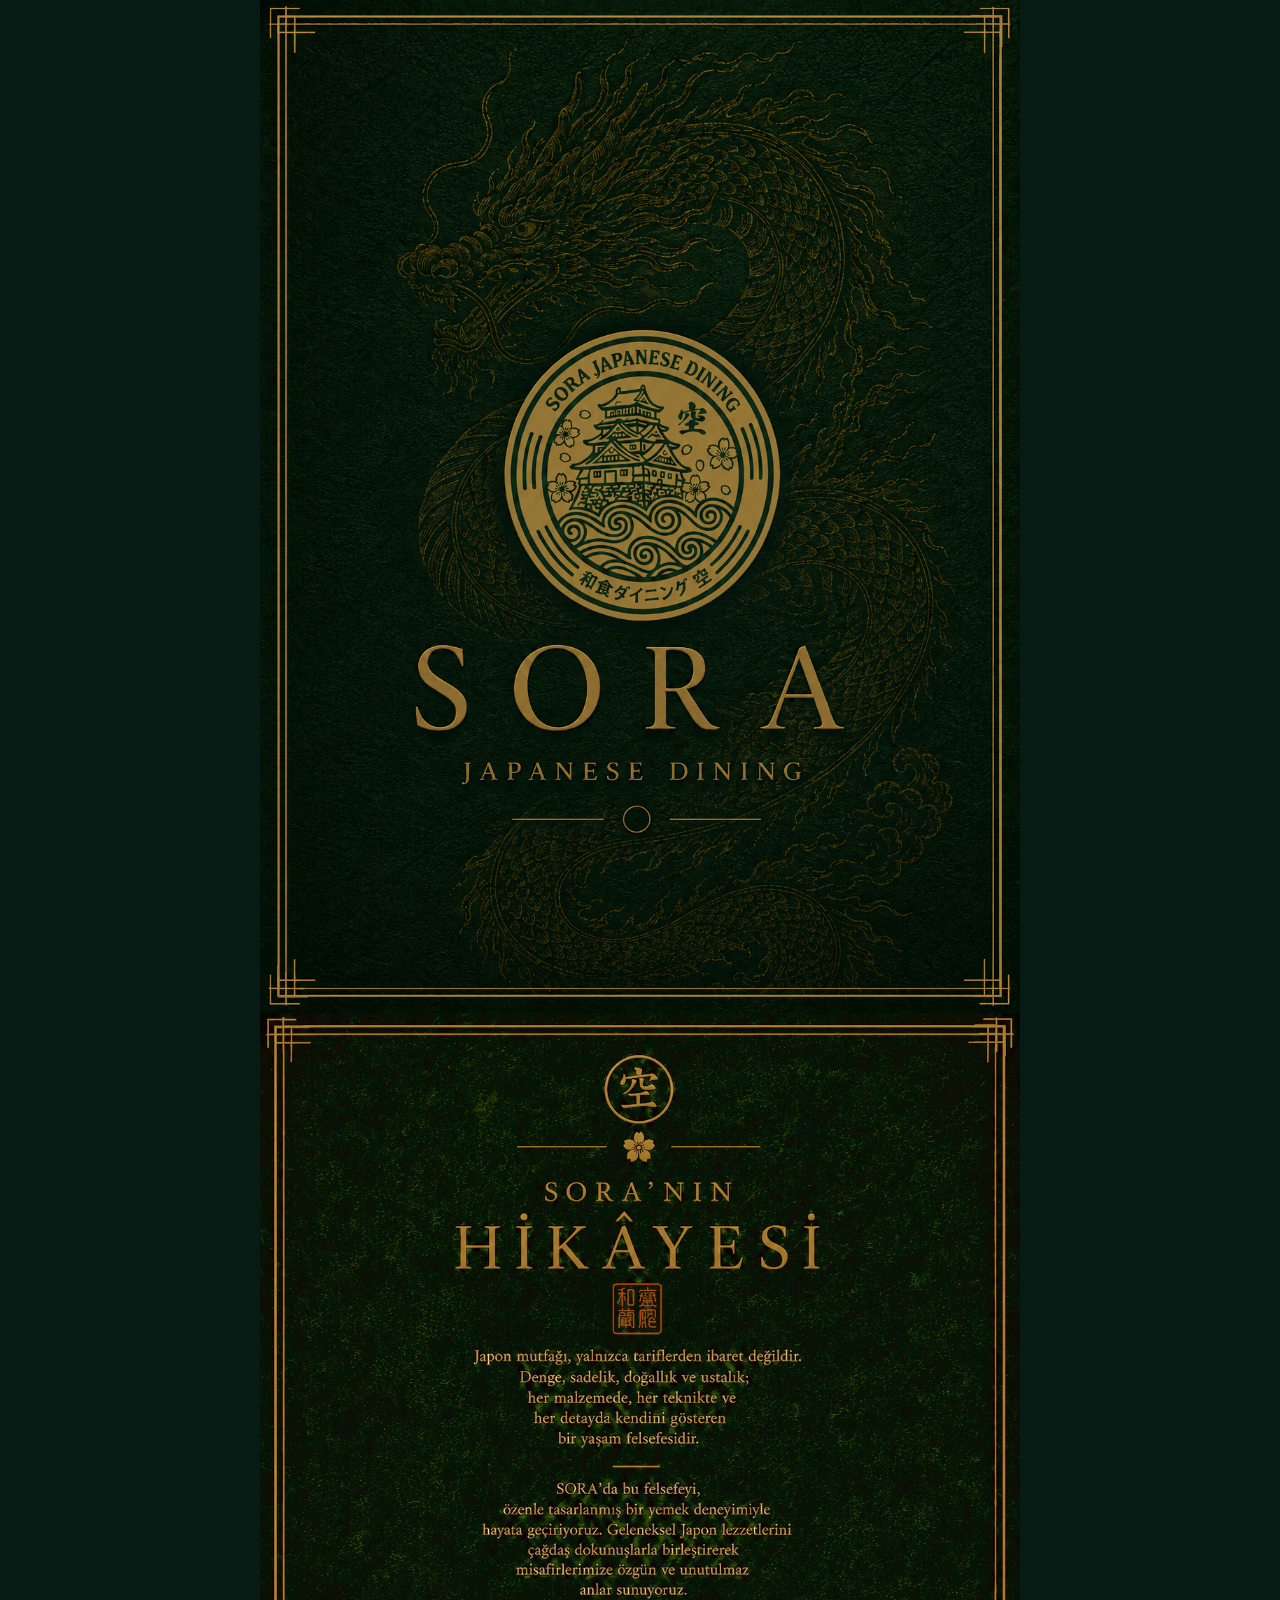
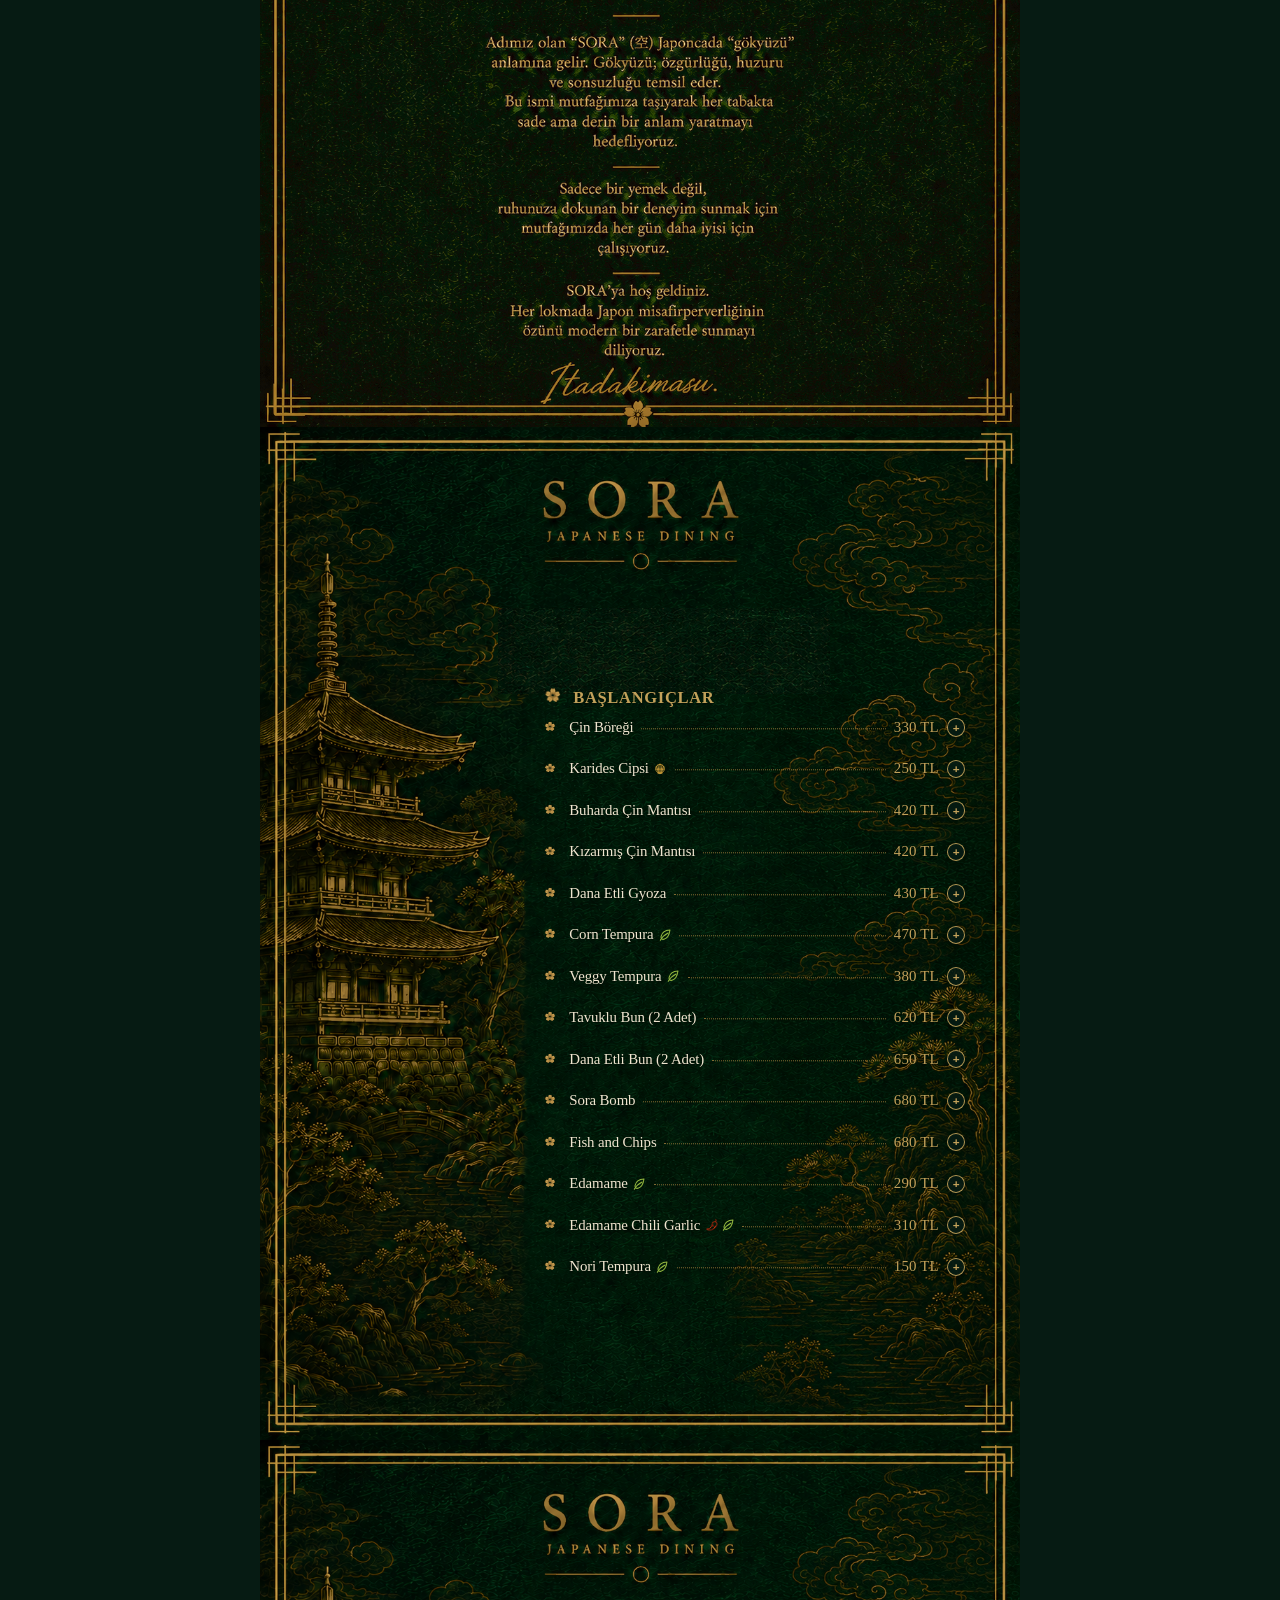
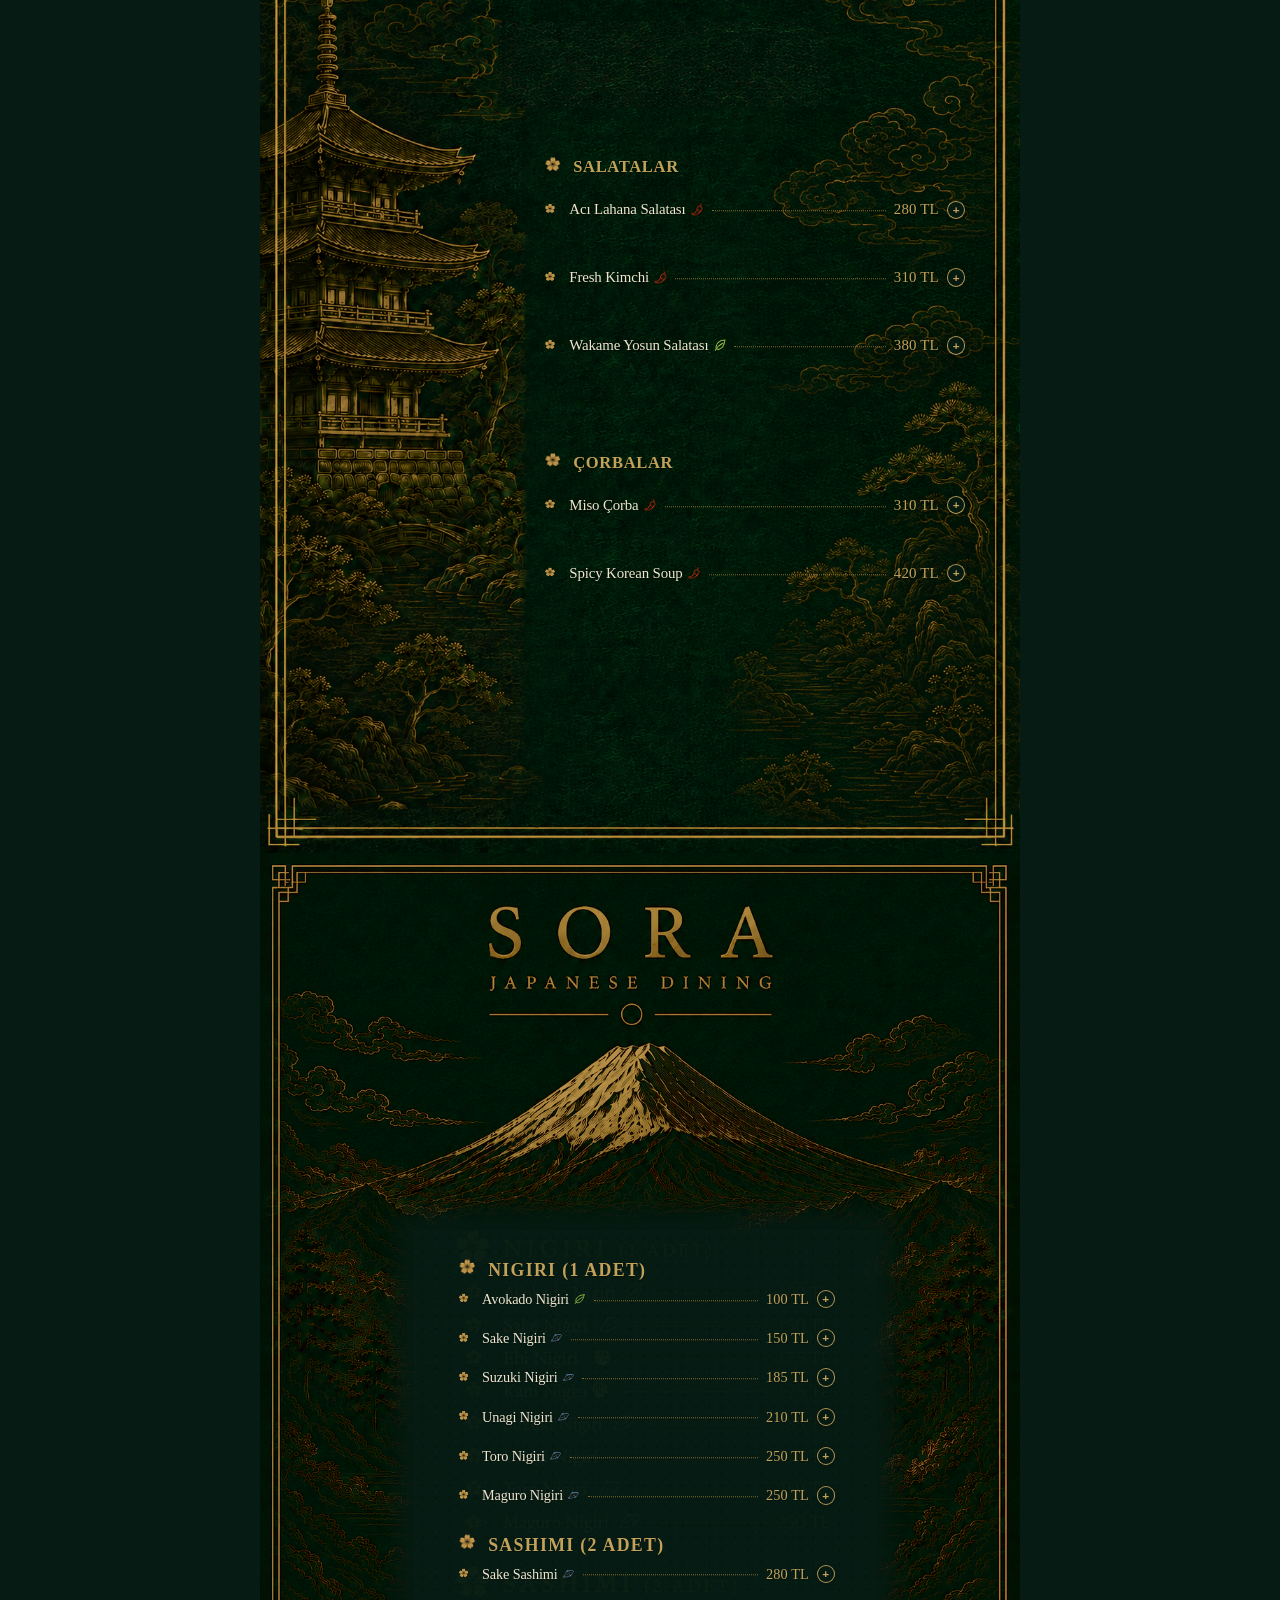
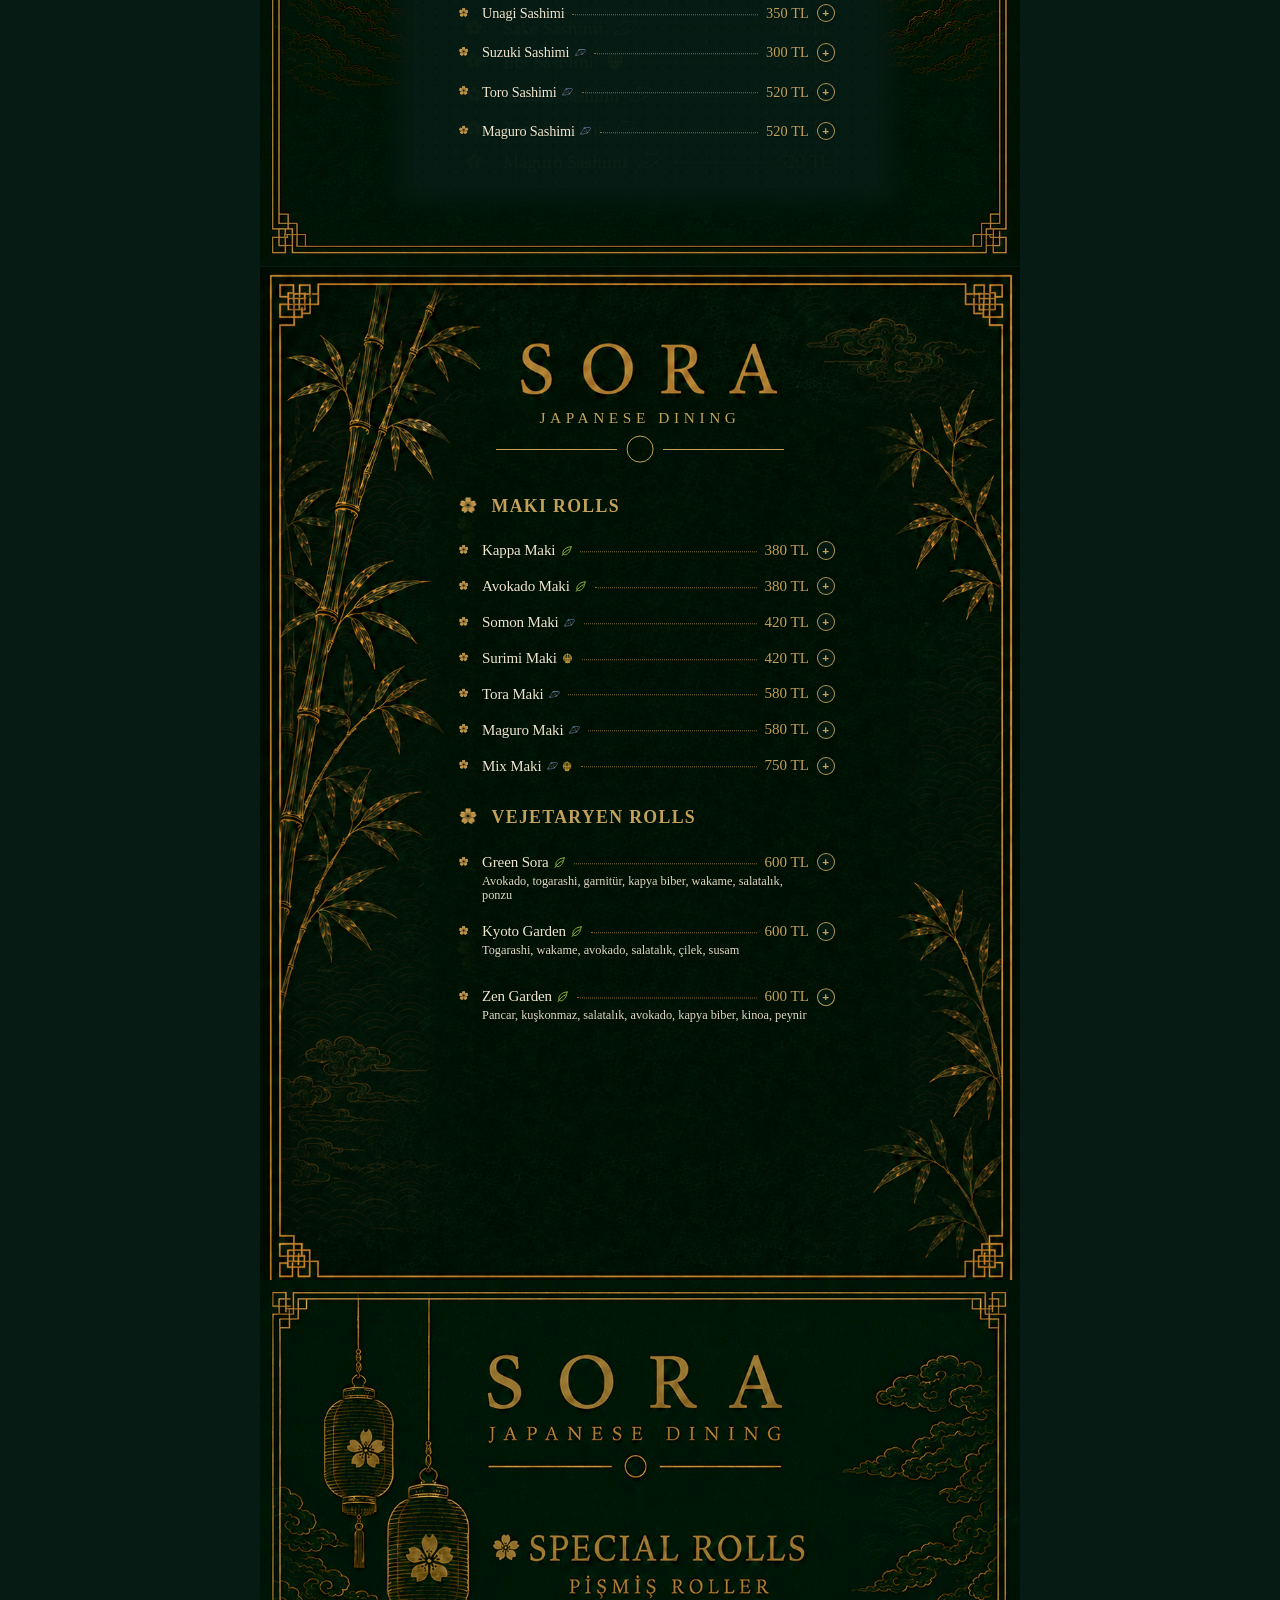
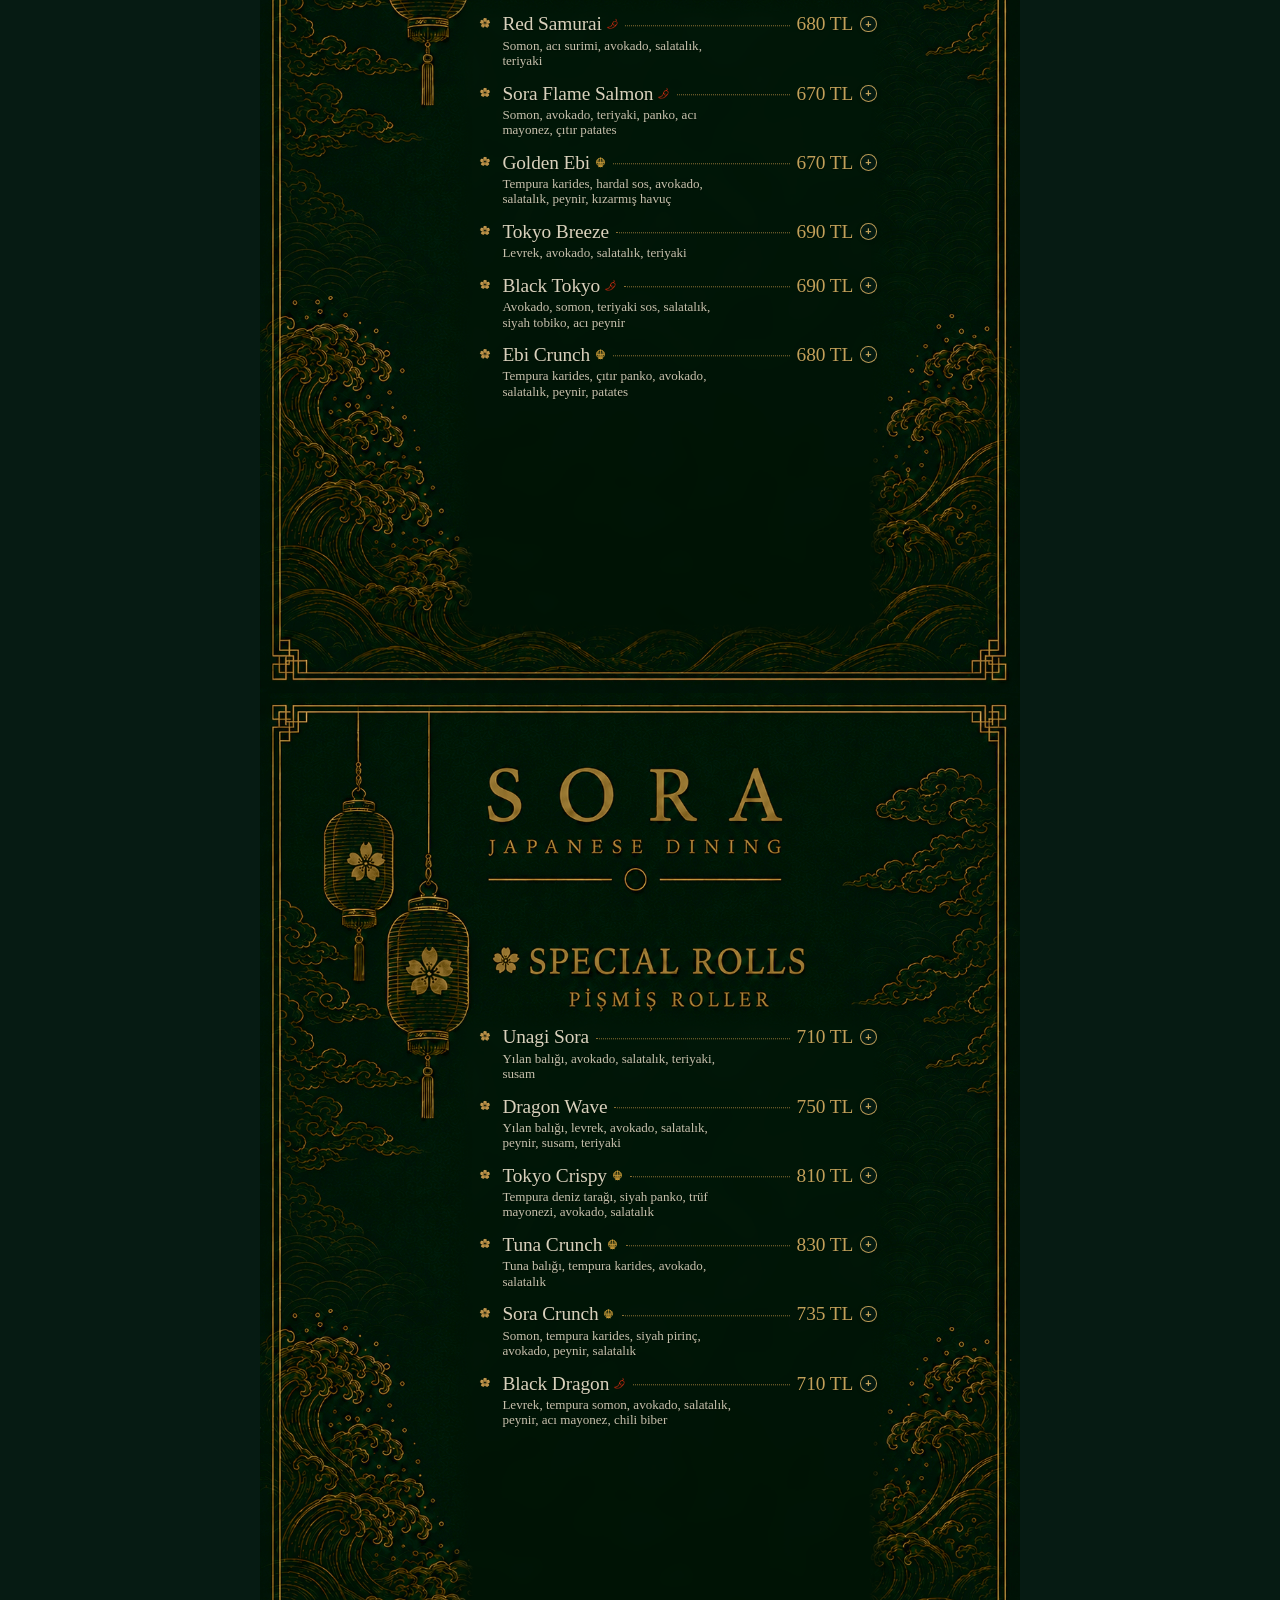
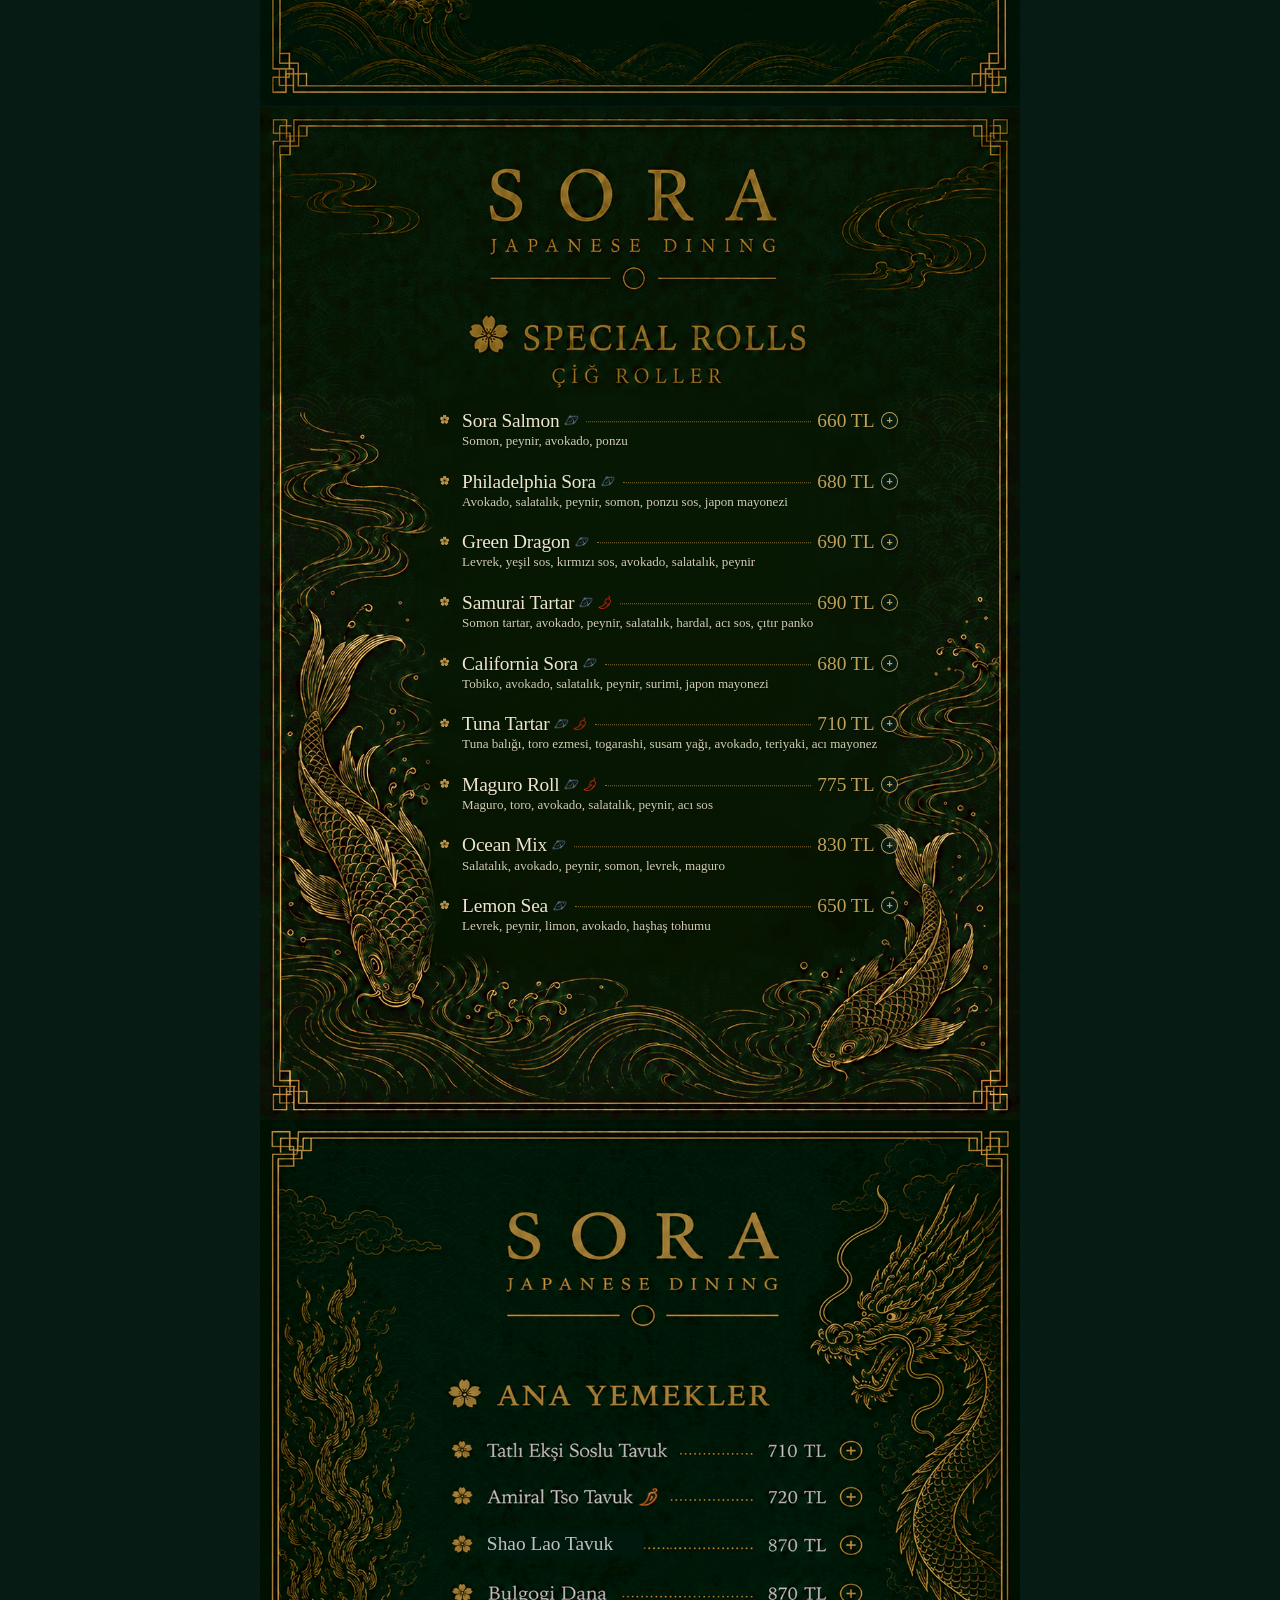
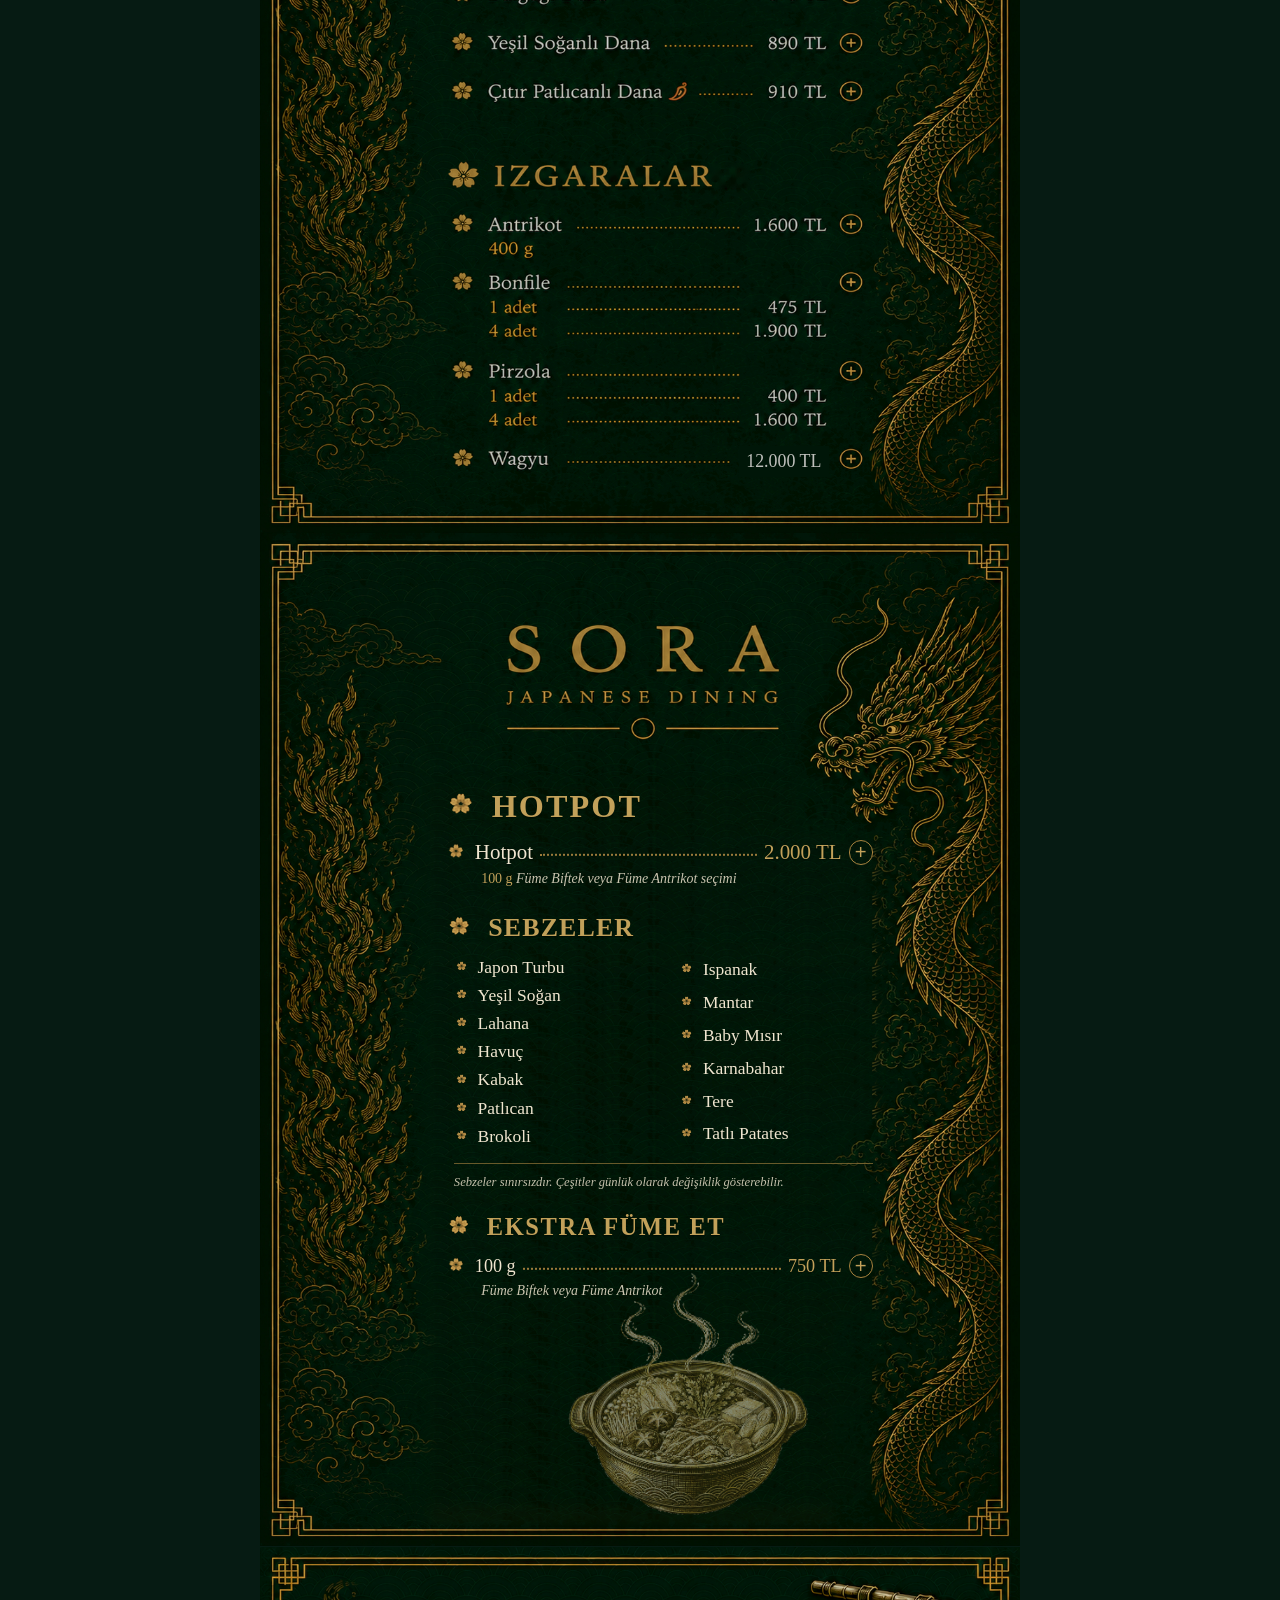
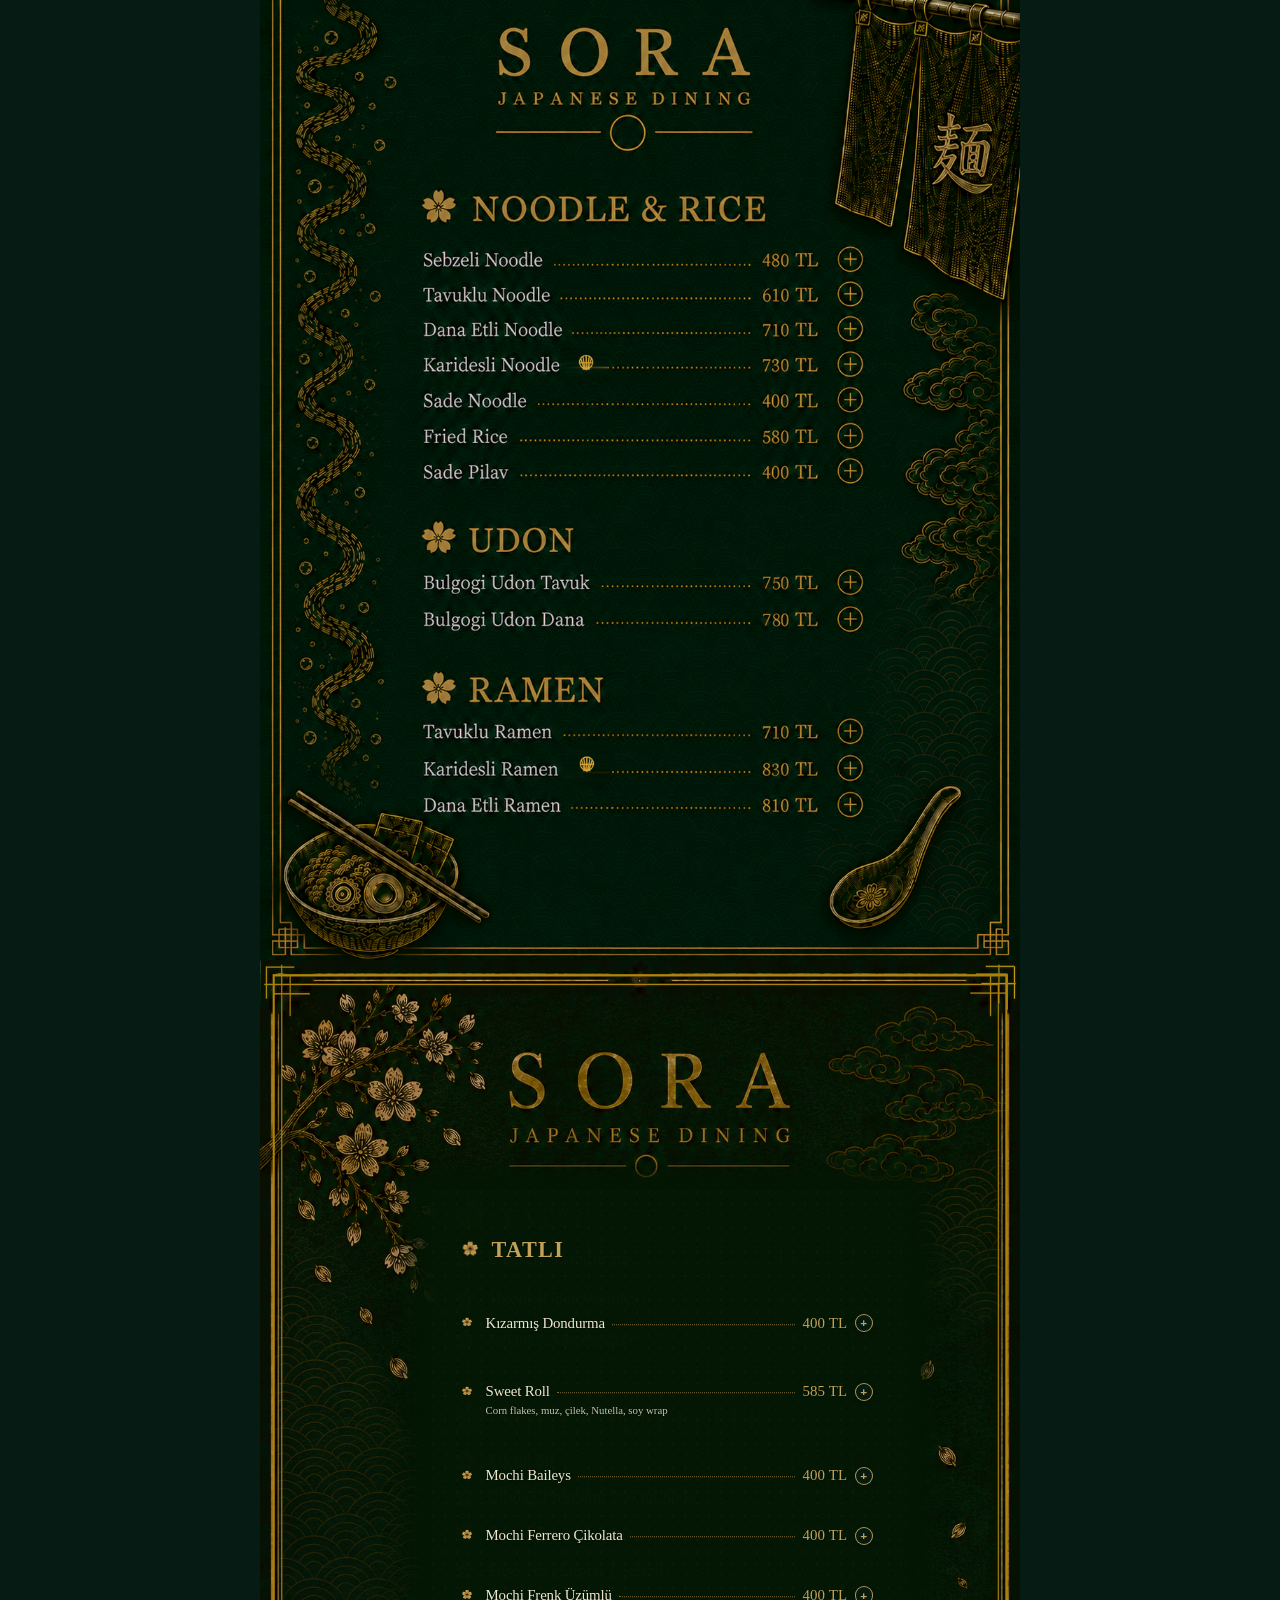
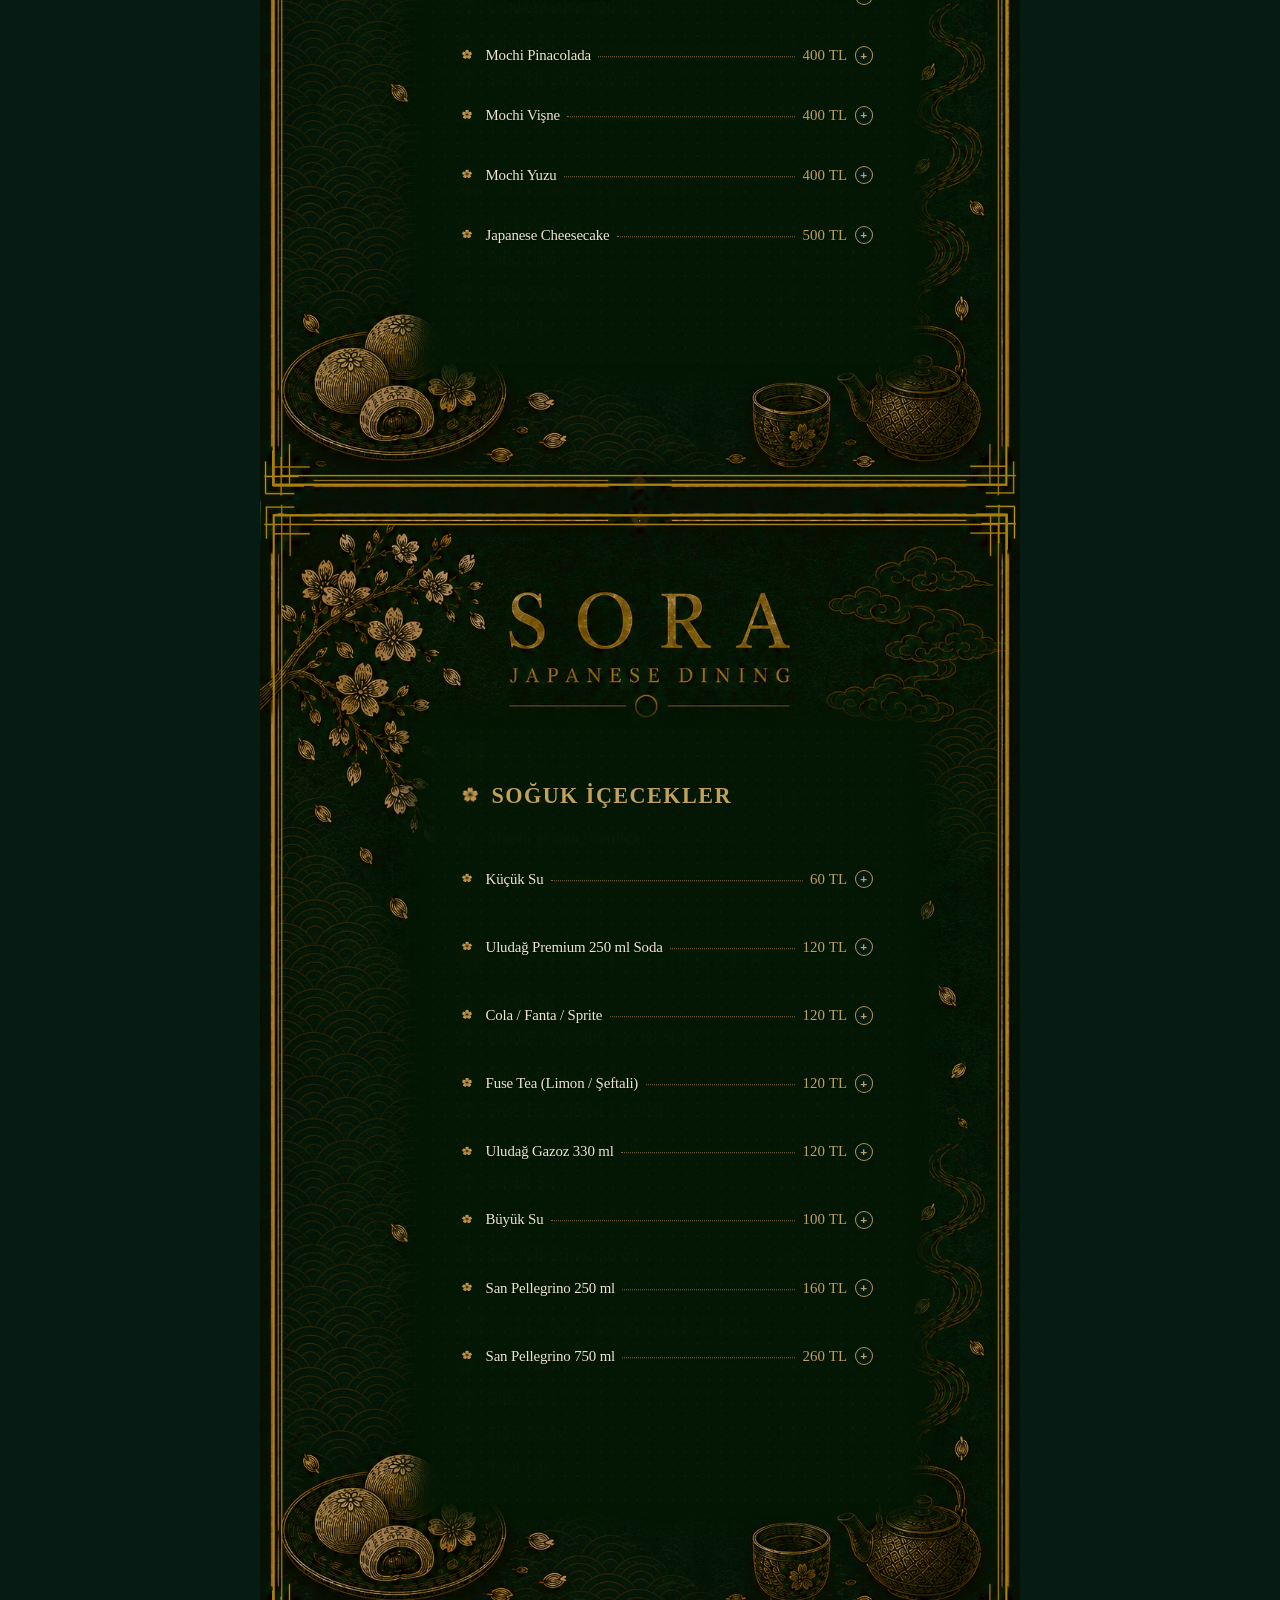
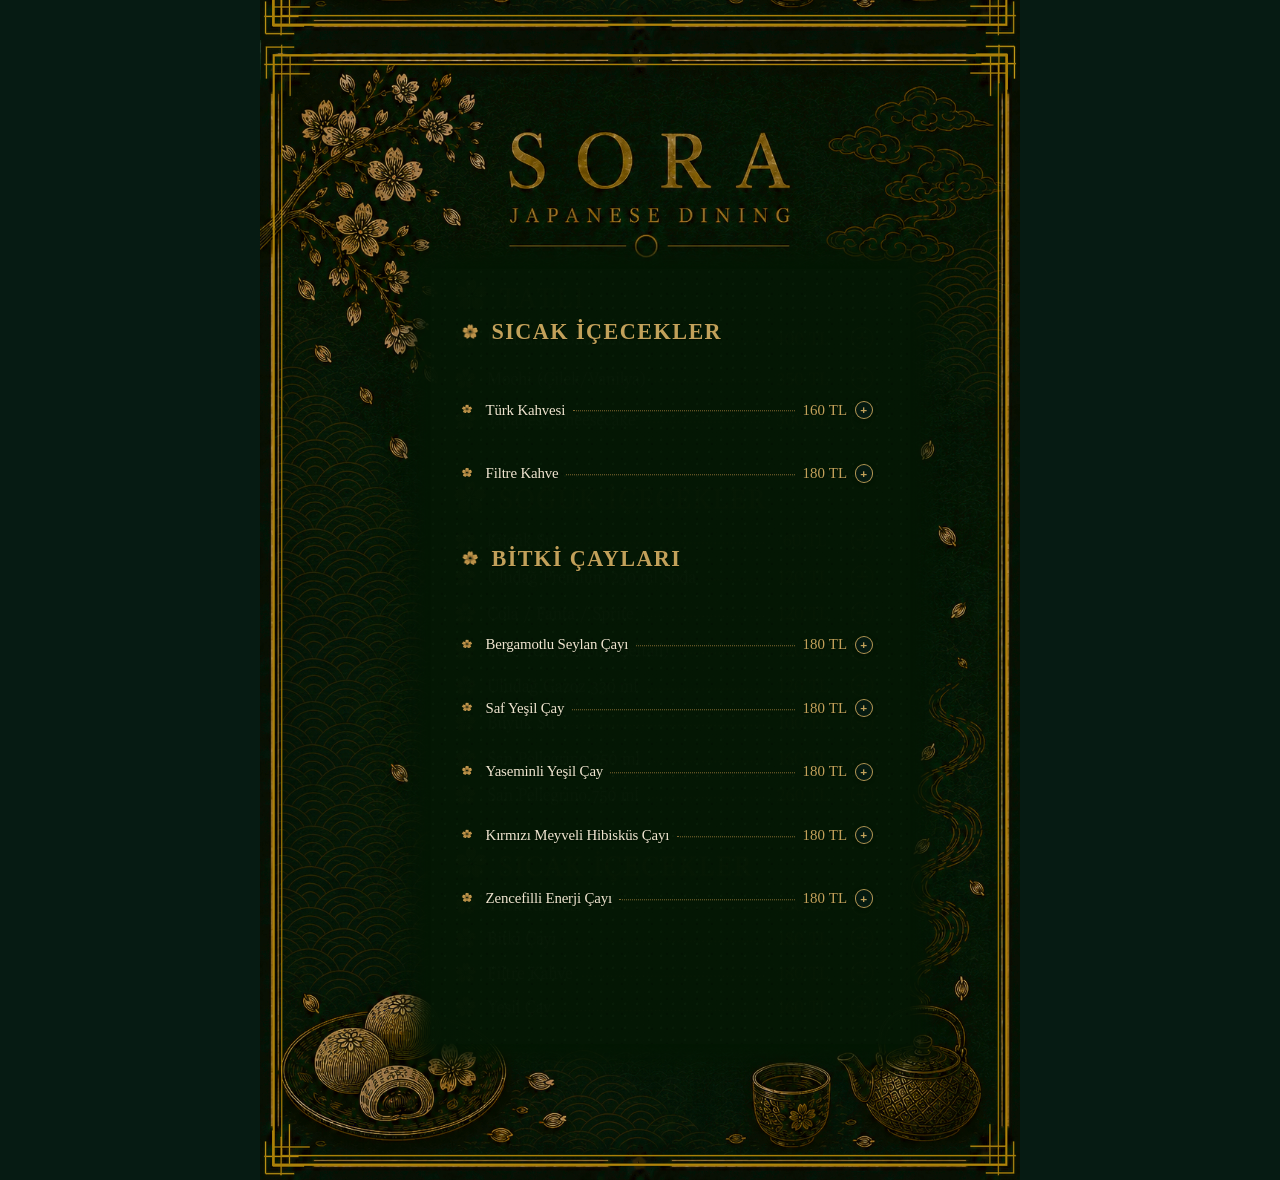
==== commit 58f9130b: "Update SORA menu" ====
--- a/index.html
+++ b/index.html
@@ -5,7 +5,7 @@
   <meta name="viewport" content="width=device-width, initial-scale=1, viewport-fit=cover">
   <meta name="theme-color" content="#0B2C20">
   <title>SORA Japanese Dining</title>
-  <link rel="stylesheet" href="style.css?v=dessert-update-1">
+  <link rel="stylesheet" href="style.css?v=hotpot-update-2">
 </head>
 <body>
   <main class="menu-stack">
@@ -66,6 +66,12 @@
       <div id="page8-nutrition-hotspots" class="page8-nutrition-hotspots" aria-label="Ana Yemekler ve Izgaralar besin ve alerjen bilgileri"></div>
     </section>
 
+    <section class="page image-page menu-page hotpot-page" aria-label="Hotpot">
+      <img class="page-art" src="assets/page8-hotpot-clean.png?v=2" alt="">
+      <img class="hotpot-art" src="assets/hotpot-lineart.png" alt="" aria-hidden="true">
+      <div id="hotpot-menu" class="hotpot-menu"></div>
+    </section>
+
     <section class="page image-page page9-approved-page" aria-label="Noodle, Udon ve Ramen">
       <img class="page-art" src="assets/page9-noodle-rice-ramen-approved-colormatched.png?v=2" alt="SORA Noodle, Udon ve Ramen menüsü">
       <div id="page9-nutrition-hotspots" class="page9-nutrition-hotspots" aria-label="Noodle, Udon ve Ramen besin ve alerjen bilgileri"></div>
@@ -90,7 +96,7 @@
     </section>
   </main>
 
-  <script src="menu-data.js?v=dessert-update-1"></script>
-  <script src="app.js?v=dessert-update-1"></script>
+  <script src="menu-data.js?v=hotpot-update-2"></script>
+  <script src="app.js?v=hotpot-update-2"></script>
 </body>
 </html>
--- a/style.css
+++ b/style.css
@@ -743,6 +743,167 @@
 
 
 /* ==========================================================
+   HOTPOT — ANA YEMEKLER & IZGARALAR TASARIM AİLESİ
+   İçerik menu-data.js içindeki menuPages.hotpot alanından gelir.
+   ========================================================== */
+.hotpot-page{position:relative;container-type:inline-size}
+
+.hotpot-menu{
+  position:absolute;
+  z-index:5;
+  left:24.68%;
+  right:19.34%;
+  top:25.35%;
+  color:var(--sora-white);
+  font-family:"Iowan Old Style","Palatino Linotype","Book Antiqua",Palatino,Georgia,serif;
+}
+
+.hotpot-heading{
+  display:flex;
+  align-items:center;
+  gap:1.57cqw;
+  color:var(--sora-gold-light);
+  text-transform:uppercase;
+}
+.hotpot-heading-flower{
+  display:block;
+  width:4.24cqw;
+  height:4.24cqw;
+  object-fit:contain;
+  flex:0 0 auto;
+}
+.hotpot-heading h2{
+  margin:0;
+  color:var(--sora-gold-light);
+  font-size:clamp(13px,4.24cqw,32.2px);
+  font-weight:600;
+  letter-spacing:.065em;
+  line-height:1;
+  text-shadow:0 1px 1px rgba(0,0,0,.4);
+}
+
+.hotpot-product-line{
+  display:grid;
+  grid-template-columns:2.67cqw max-content minmax(2.58cqw,1fr) max-content 3.22cqw;
+  align-items:center;
+  column-gap:.92cqw;
+  margin-top:2.39cqw;
+  white-space:nowrap;
+  line-height:1;
+}
+.hotpot-item-flower{
+  display:block;
+  width:2.67cqw;
+  height:2.67cqw;
+  object-fit:contain;
+}
+.hotpot-product-name,
+.hotpot-price{
+  font-size:clamp(8.5px,2.76cqw,21px);
+  font-weight:500;
+  text-shadow:0 1px 1px rgba(0,0,0,.45);
+}
+.hotpot-product-name{color:var(--sora-white)}
+.hotpot-price{color:var(--sora-gold-light)}
+.hotpot-leader{
+  min-width:2.2cqw;
+  border-bottom:.28cqw dotted rgba(169,131,63,.92);
+  transform:translateY(.37cqw);
+}
+.hotpot-plus{
+  width:clamp(20px,3.22cqw,24.5px);
+  height:clamp(20px,3.22cqw,24.5px);
+  min-width:0;
+  min-height:0;
+  padding:0;
+  border:.18cqw solid var(--sora-gold);
+  border-radius:50%;
+  display:grid;
+  place-items:center;
+  background:transparent;
+  color:var(--sora-gold-light);
+  font:400 clamp(14px,2.67cqw,20.3px)/1 Arial,sans-serif;
+  cursor:pointer;
+  outline:none;
+  touch-action:manipulation;
+  -webkit-tap-highlight-color:transparent;
+}
+.hotpot-plus.is-active{background:rgba(11,44,32,.98)}
+.hotpot-plus:focus-visible{outline:2px solid rgba(223,191,114,.9);outline-offset:2px}
+
+.hotpot-description{
+  margin:.83cqw 4.42cqw 0;
+  color:rgba(239,229,207,.84);
+  font-size:clamp(7px,1.84cqw,14px);
+  font-style:italic;
+  line-height:1.2;
+}
+.hotpot-description strong{
+  color:var(--sora-gold-light);
+  font-style:normal;
+  font-weight:500;
+}
+
+.hotpot-vegetable-heading{margin-top:3.41cqw}
+.hotpot-vegetable-heading .hotpot-heading-flower{width:3.78cqw;height:3.78cqw}
+.hotpot-vegetable-heading h2{font-size:clamp(12px,3.41cqw,25.9px);letter-spacing:.045em}
+.hotpot-vegetable-grid{
+  display:grid;
+  grid-template-columns:1fr 1fr;
+  column-gap:4.60cqw;
+  margin:2.03cqw .18cqw 0 1.10cqw;
+}
+.hotpot-vegetable-column{display:grid;gap:1.29cqw}
+.hotpot-vegetable{
+  display:flex;
+  align-items:center;
+  gap:1.01cqw;
+  color:var(--sora-white);
+  font-size:clamp(8.2px,2.30cqw,17.5px);
+  line-height:1.05;
+  white-space:nowrap;
+}
+.hotpot-vegetable-flower{
+  display:block;
+  width:1.84cqw;
+  height:1.84cqw;
+  object-fit:contain;
+  opacity:.95;
+  flex:0 0 auto;
+}
+.hotpot-note{
+  margin:2.30cqw 0 0 .83cqw;
+  padding-top:1.38cqw;
+  border-top:1px solid rgba(169,131,63,.62);
+  color:rgba(239,229,207,.82);
+  font-size:clamp(7px,1.66cqw,12.6px);
+  line-height:1.4;
+  font-style:italic;
+}
+
+.hotpot-extra-heading{margin-top:2.85cqw}
+.hotpot-extra-heading .hotpot-heading-flower{width:3.59cqw;height:3.59cqw}
+.hotpot-extra-heading h2{font-size:clamp(12px,3.22cqw,24.5px)}
+.hotpot-extra-line{margin-top:1.75cqw}
+.hotpot-extra-line .hotpot-product-name,
+.hotpot-extra-line .hotpot-price{font-size:clamp(8.5px,2.39cqw,18.2px)}
+.hotpot-extra-description{margin-top:.64cqw}
+.hotpot-extra-description strong:empty{display:none}
+.hotpot-art{
+  position:absolute;
+  z-index:4;
+  left:36.83%;
+  width:39.13%;
+  bottom:2.76%;
+  opacity:.55;
+  filter:sepia(.1) saturate(.8) brightness(.92);
+  pointer-events:none;
+  user-select:none;
+}
+.hotpot-page .nutrition-panel{left:24.5%;right:18.5%;z-index:100}
+
+
+/* ==========================================================
    9. SAYFA — TATLILAR & İÇECEKLER
    Onaylı görsel kilitlidir; yalnızca + düğmeleri ve açılır bilgi kartı üst katmandadır.
    Bu görsel 2:3 oranındadır; tasarımın kırpılmaması için sayfa oranı korunur.
@@ -1496,6 +1657,7 @@
     line-height:1.16;
   }
   .page10-coded-page .nutrition-panel{left:15%;right:7%}
+  .hotpot-page .nutrition-panel{left:18%;right:9%}
 
   /* Açılır besin ve alerjen kartları */
   .nutrition-panel,
